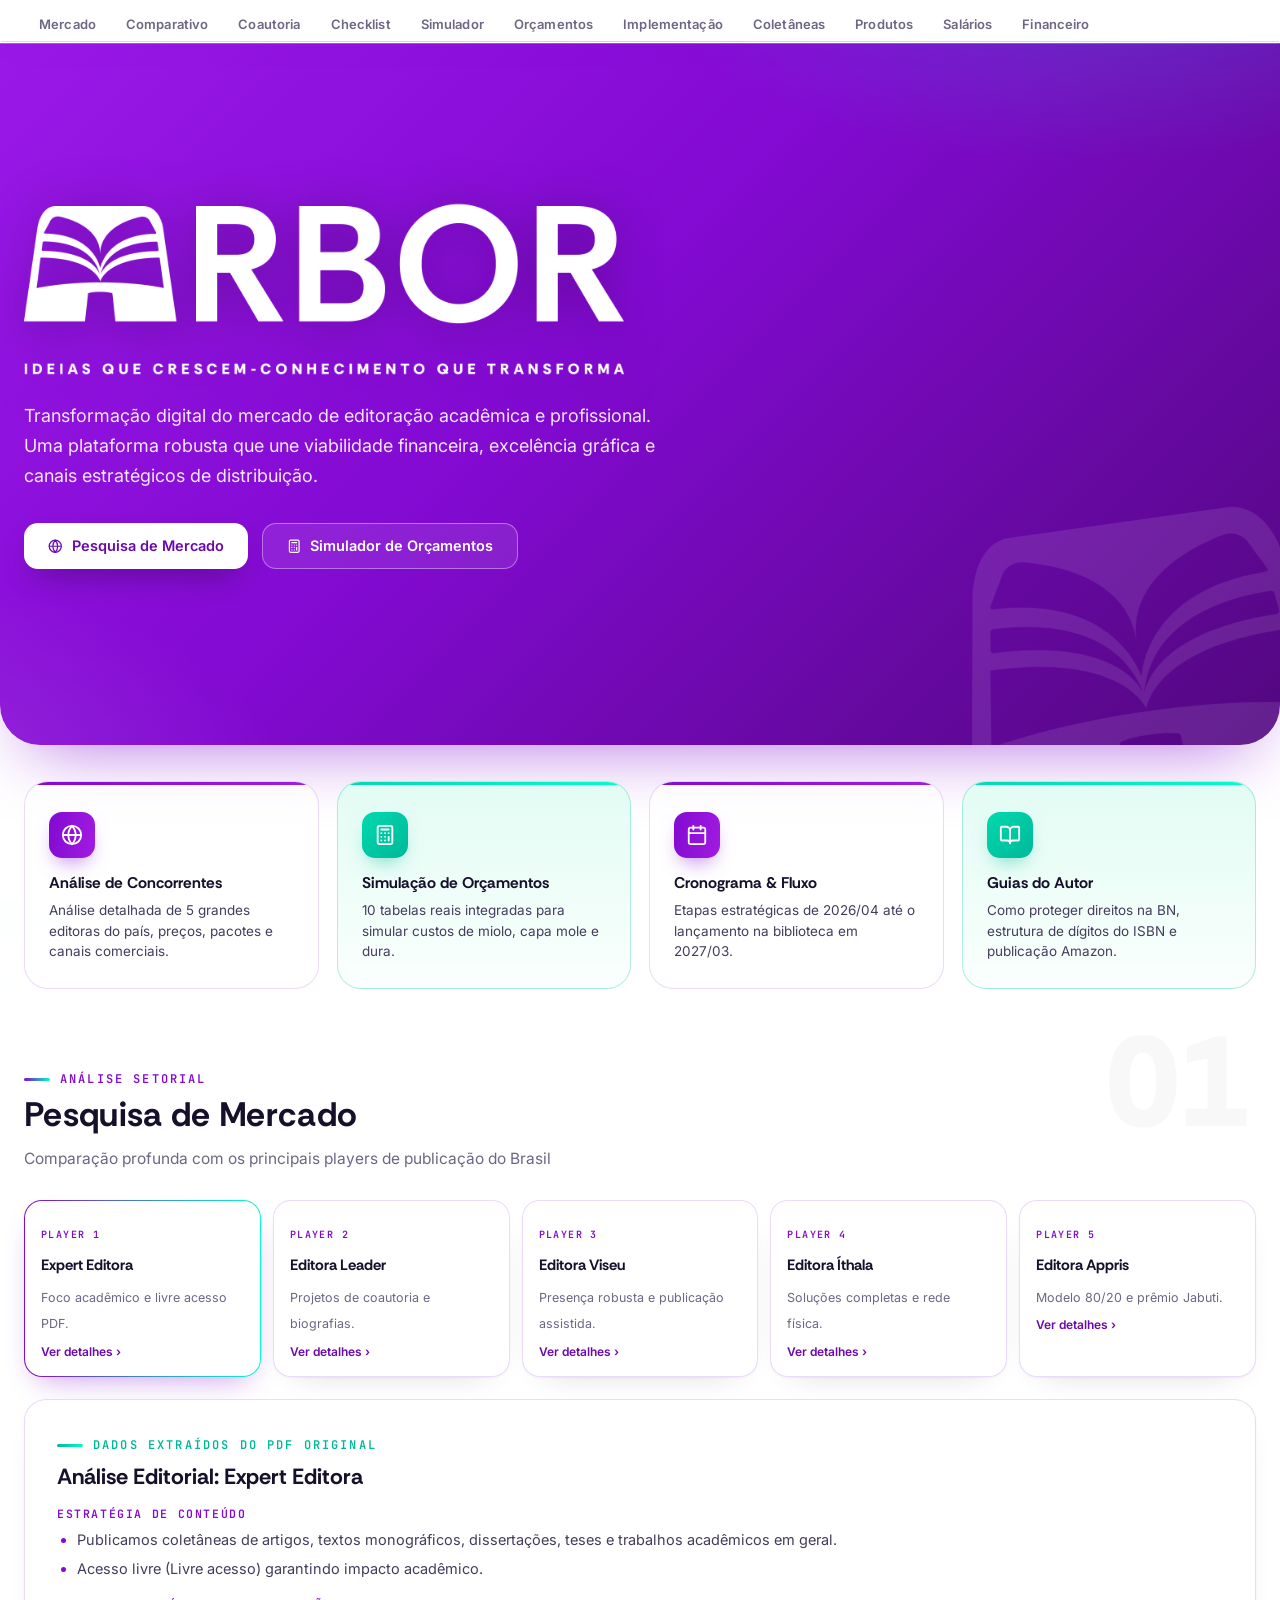
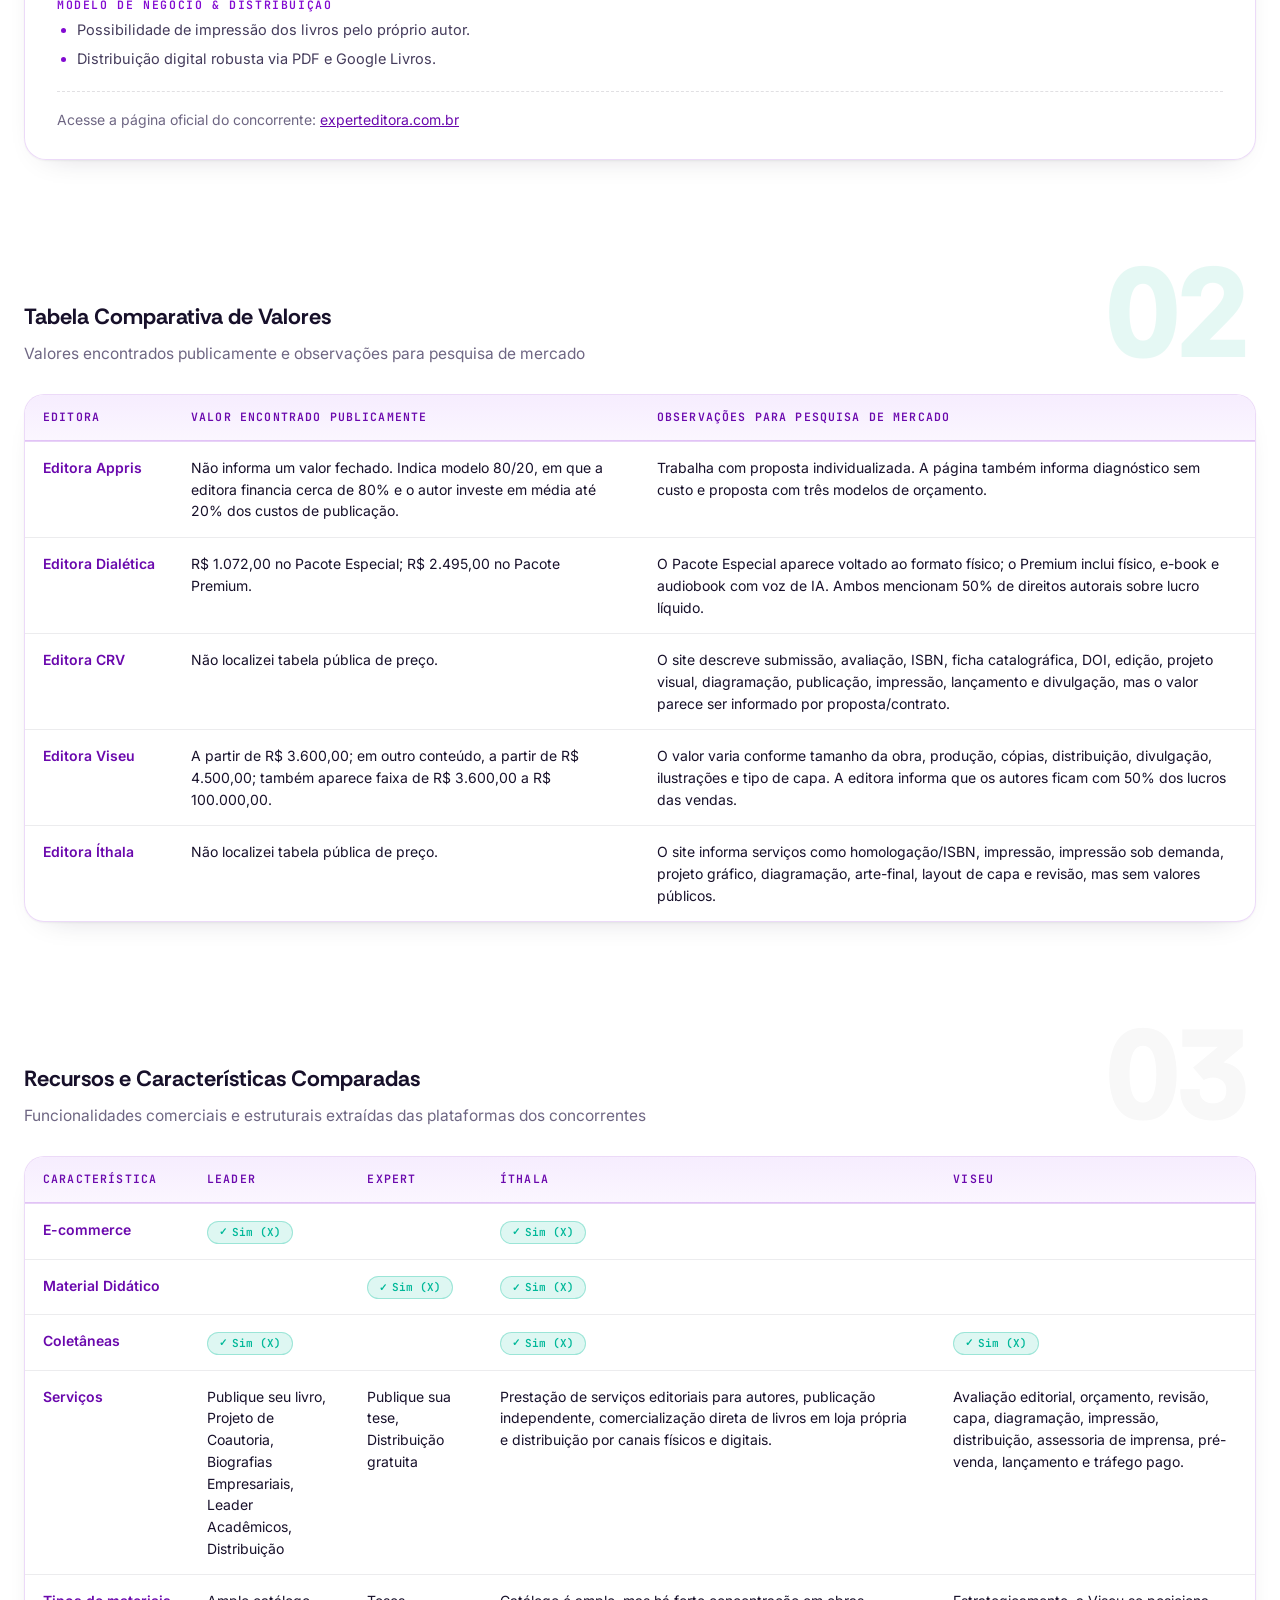
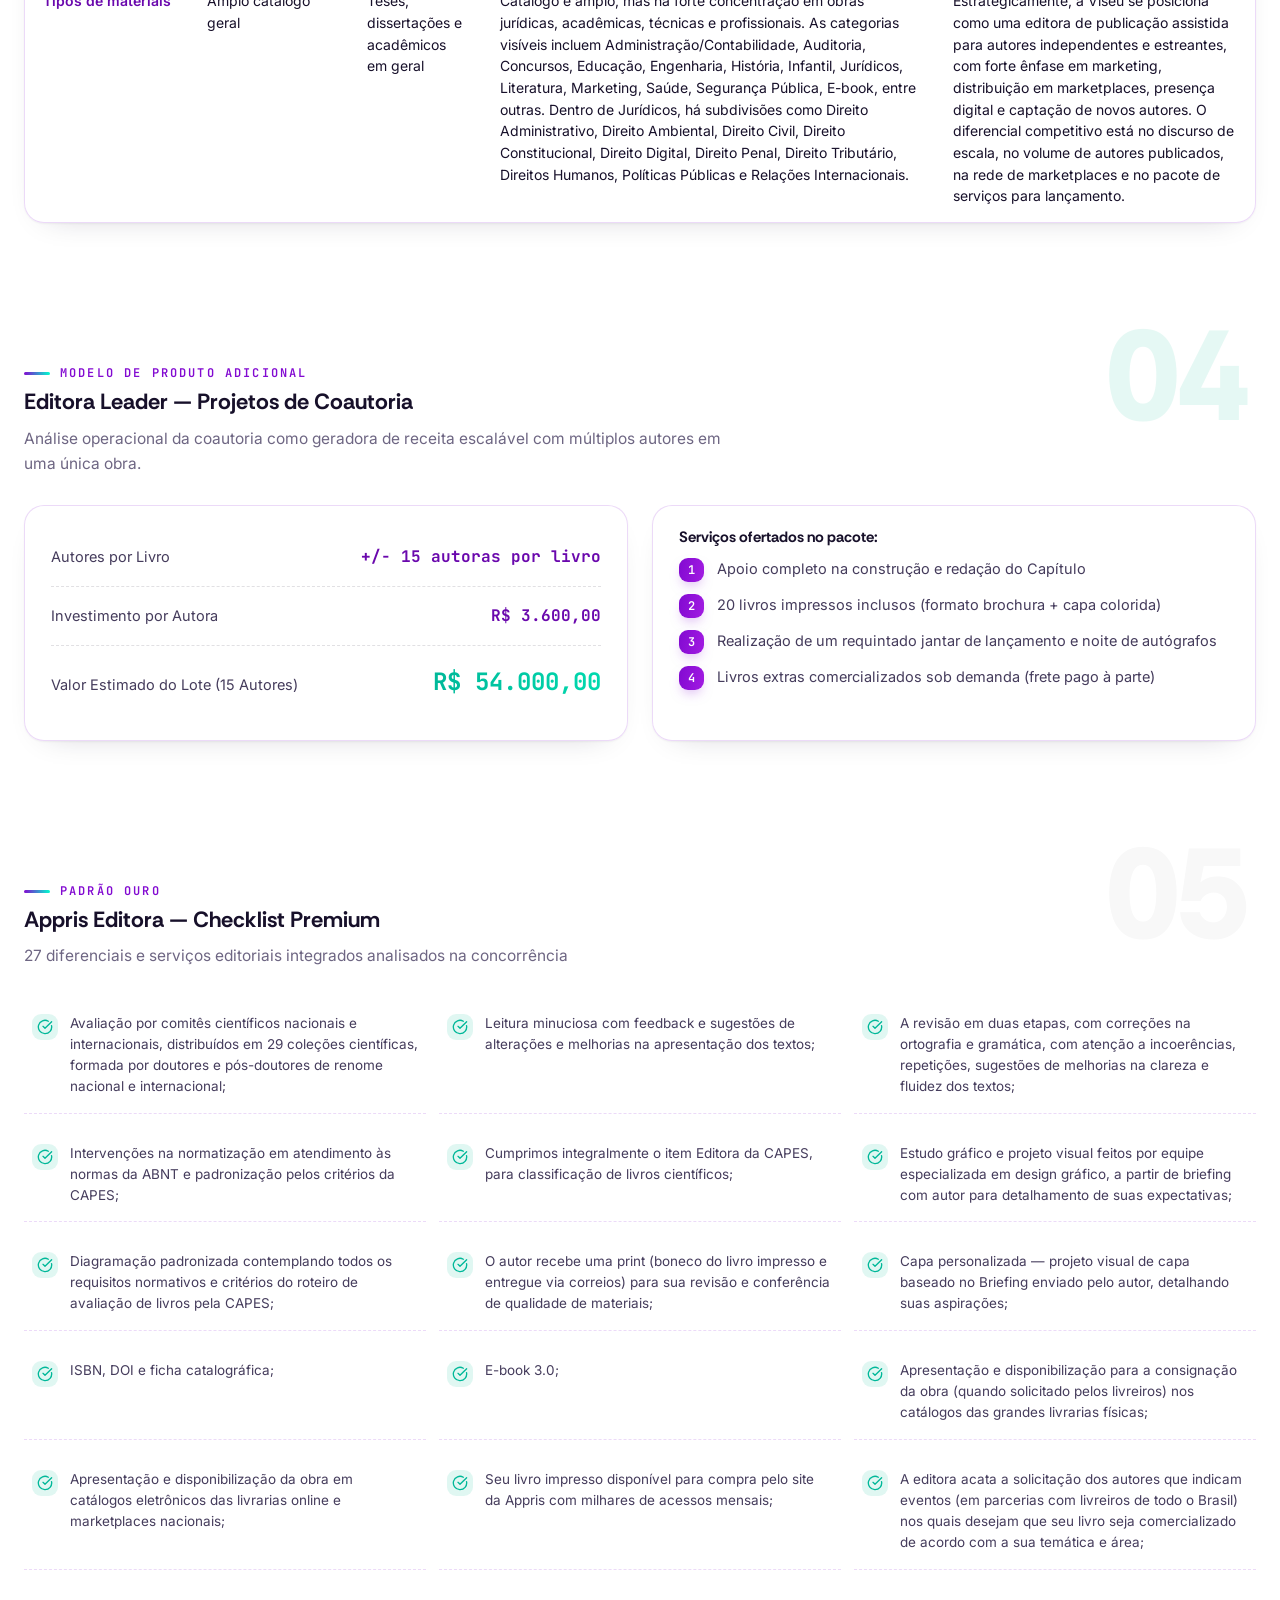
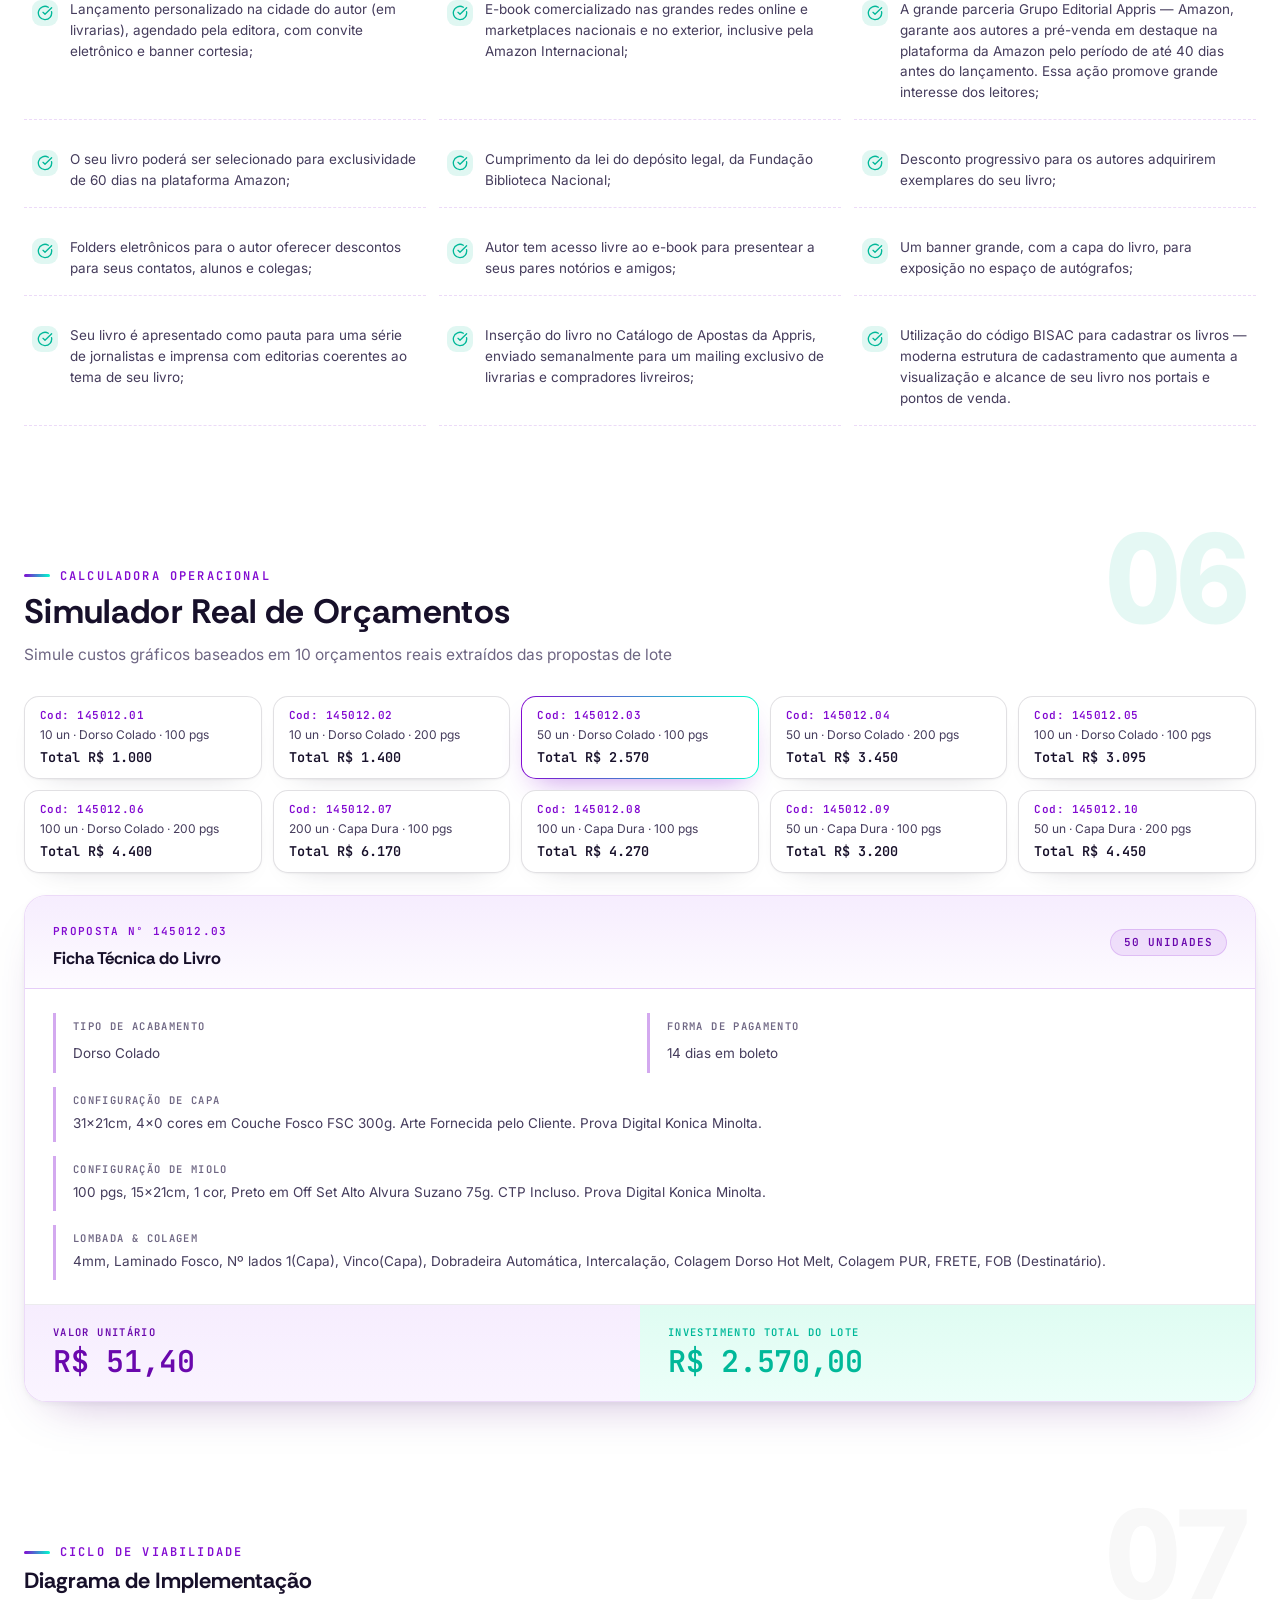
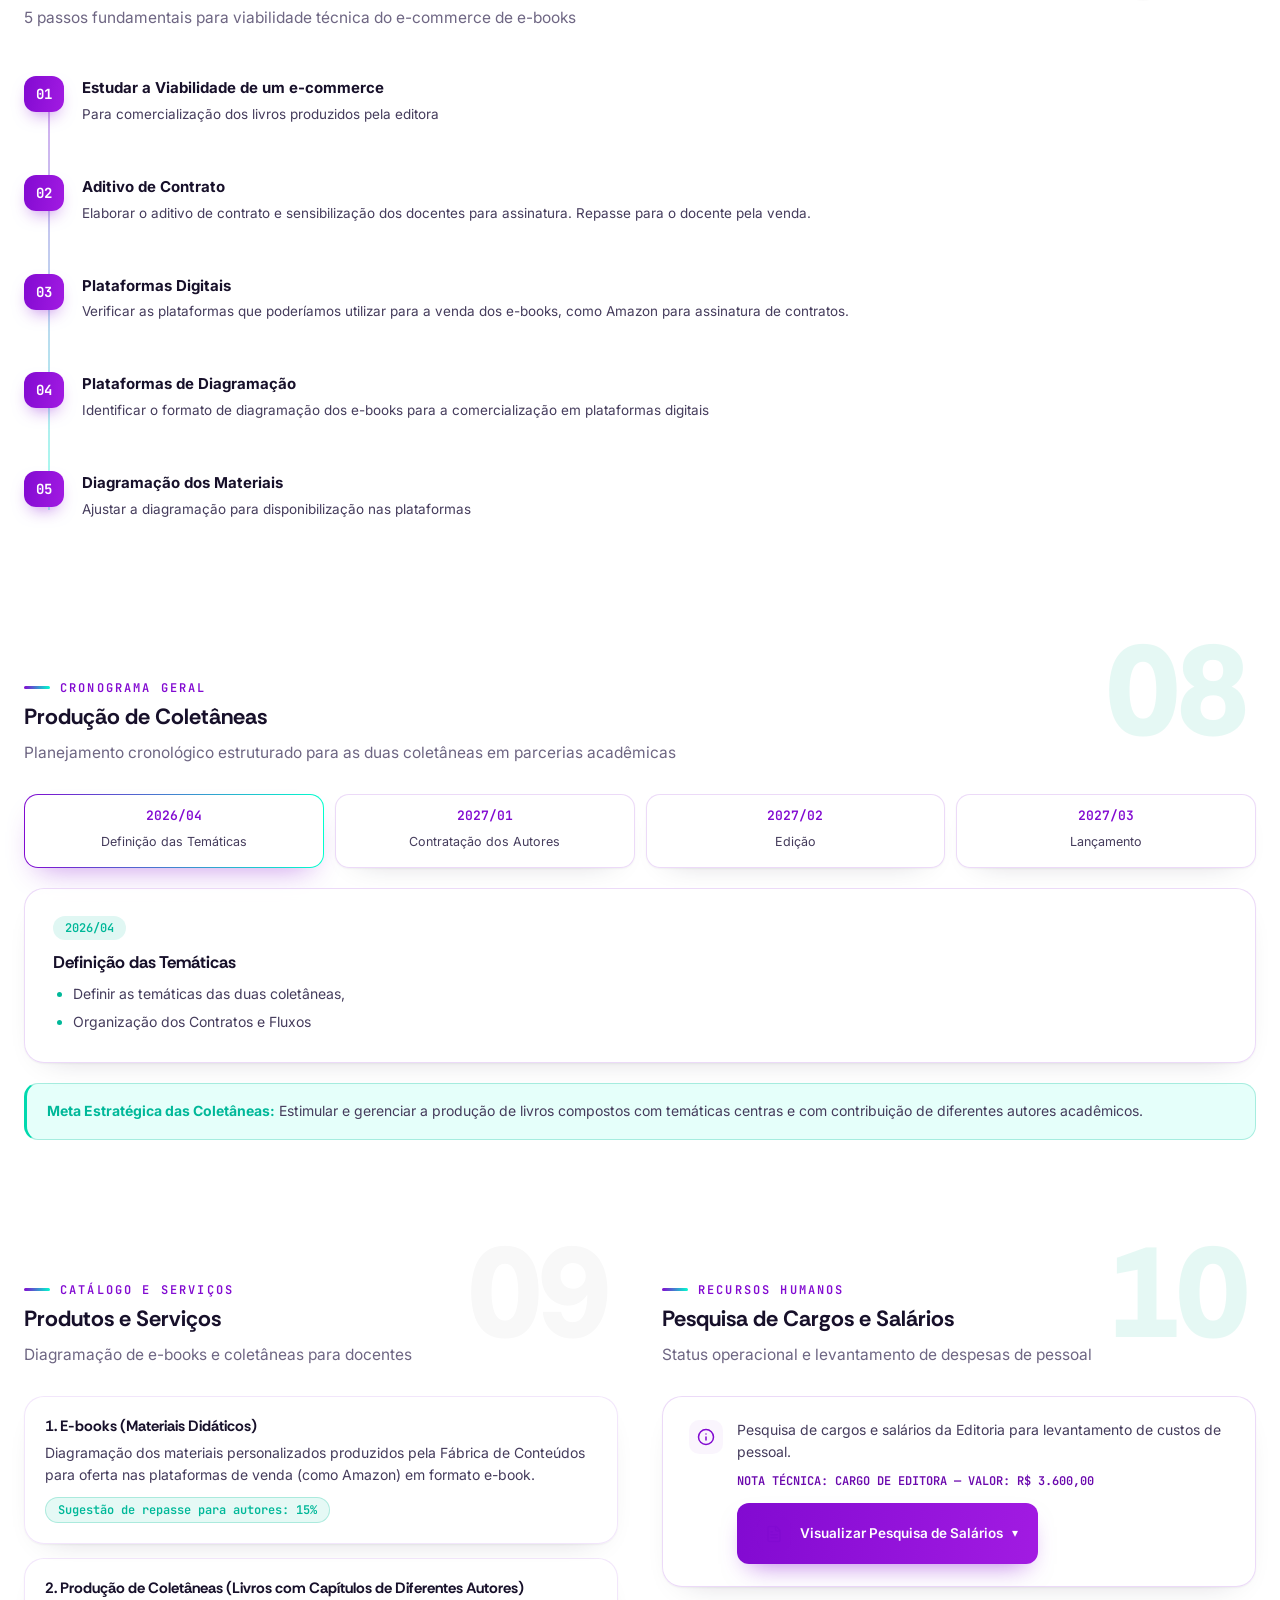
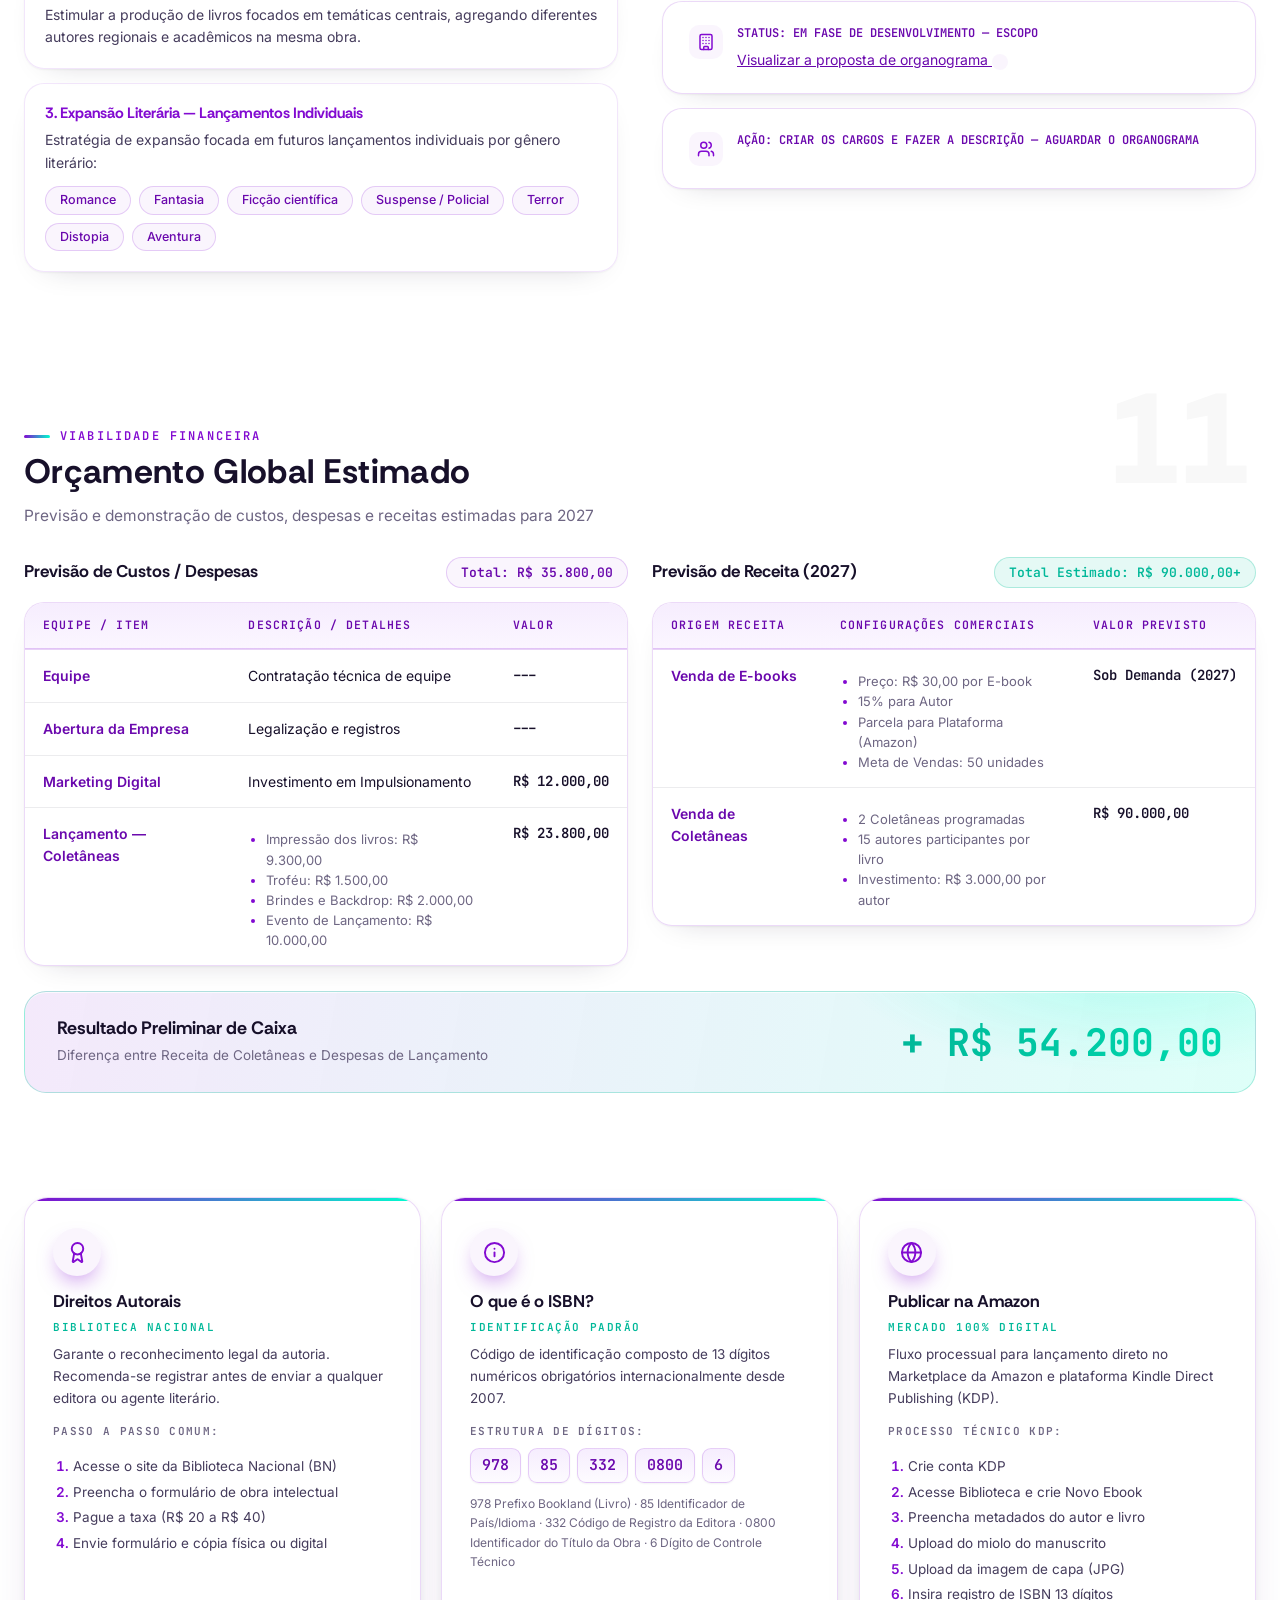
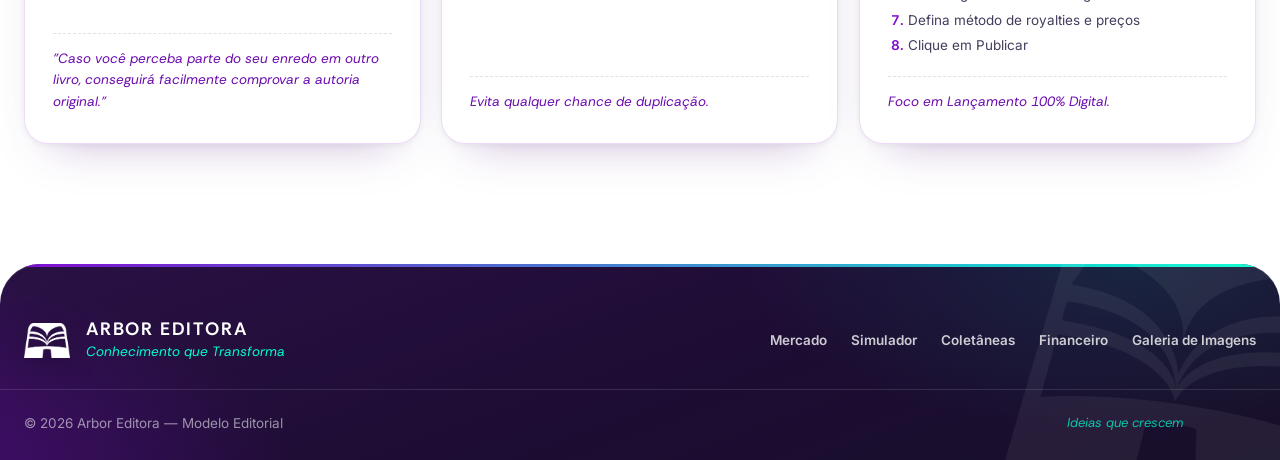
==== index.html @ 87dd7299 "init" ====
<!doctype html>
<html lang="pt-BR">

<head>
  <meta charset="UTF-8">
  <meta name="viewport" content="width=device-width, initial-scale=1.0">
  <title>ARBOR EDITORA — Modelo Editorial 2026</title>
  <meta name="description" content="Modelo de negócio da Arbor Editora: pesquisa de mercado, simulador de orçamentos gráficos, cronograma de coletâneas e viabilidade financeira.">
  <link rel="icon" type="image/png" href="img/favicon-arbor.png">
  <link rel="stylesheet" href="css/estilo.css">
</head>

<body>
  <div id="bg-canvas"></div>
  <canvas id="particulas"></canvas>
  <!-- Ícones reutilizáveis (lucide, licença ISC) -->
  <svg xmlns="http://www.w3.org/2000/svg" style="display:none" aria-hidden="true">
    <symbol id="i-globe" viewBox="0 0 24 24" fill="none" stroke="currentColor" stroke-width="2" stroke-linecap="round" stroke-linejoin="round">
      <circle cx="12" cy="12" r="10"/><path d="M12 2a14.5 14.5 0 0 0 0 20 14.5 14.5 0 0 0 0-20"/><path d="M2 12h20"/>
    </symbol>
    <symbol id="i-calc" viewBox="0 0 24 24" fill="none" stroke="currentColor" stroke-width="2" stroke-linecap="round" stroke-linejoin="round">
      <rect width="16" height="20" x="4" y="2" rx="2"/><line x1="8" x2="16" y1="6" y2="6"/><line x1="16" x2="16" y1="14" y2="18"/><path d="M16 10h.01"/><path d="M12 10h.01"/><path d="M8 10h.01"/><path d="M12 14h.01"/><path d="M8 14h.01"/><path d="M12 18h.01"/><path d="M8 18h.01"/>
    </symbol>
    <symbol id="i-calendario" viewBox="0 0 24 24" fill="none" stroke="currentColor" stroke-width="2" stroke-linecap="round" stroke-linejoin="round">
      <path d="M8 2v4"/><path d="M16 2v4"/><rect width="18" height="18" x="3" y="4" rx="2"/><path d="M3 10h18"/>
    </symbol>
    <symbol id="i-livro" viewBox="0 0 24 24" fill="none" stroke="currentColor" stroke-width="2" stroke-linecap="round" stroke-linejoin="round">
      <path d="M12 7v14"/><path d="M3 18a1 1 0 0 1-1-1V4a1 1 0 0 1 1-1h5a4 4 0 0 1 4 4 4 4 0 0 1 4-4h5a1 1 0 0 1 1 1v13a1 1 0 0 1-1 1h-6a3 3 0 0 0-3 3 3 3 0 0 0-3-3z"/>
    </symbol>
    <symbol id="i-check" viewBox="0 0 24 24" fill="none" stroke="currentColor" stroke-width="2" stroke-linecap="round" stroke-linejoin="round">
      <path d="M21.801 10A10 10 0 1 1 17 3.335"/><path d="m9 11 3 3L22 4"/>
    </symbol>
    <symbol id="i-info" viewBox="0 0 24 24" fill="none" stroke="currentColor" stroke-width="2" stroke-linecap="round" stroke-linejoin="round">
      <circle cx="12" cy="12" r="10"/><path d="M12 16v-4"/><path d="M12 8h.01"/>
    </symbol>
    <symbol id="i-predio" viewBox="0 0 24 24" fill="none" stroke="currentColor" stroke-width="2" stroke-linecap="round" stroke-linejoin="round">
      <path d="M12 10h.01"/><path d="M12 14h.01"/><path d="M12 6h.01"/><path d="M16 10h.01"/><path d="M16 14h.01"/><path d="M16 6h.01"/><path d="M8 10h.01"/><path d="M8 14h.01"/><path d="M8 6h.01"/><path d="M9 22v-3a1 1 0 0 1 1-1h4a1 1 0 0 1 1 1v3"/><rect x="4" y="2" width="16" height="20" rx="2"/>
    </symbol>
    <symbol id="i-usuarios" viewBox="0 0 24 24" fill="none" stroke="currentColor" stroke-width="2" stroke-linecap="round" stroke-linejoin="round">
      <path d="M16 21v-2a4 4 0 0 0-4-4H6a4 4 0 0 0-4 4v2"/><path d="M16 3.128a4 4 0 0 1 0 7.744"/><path d="M22 21v-2a4 4 0 0 0-3-3.87"/><circle cx="9" cy="7" r="4"/>
    </symbol>
    <symbol id="i-premio" viewBox="0 0 24 24" fill="none" stroke="currentColor" stroke-width="2" stroke-linecap="round" stroke-linejoin="round">
      <path d="m15.477 12.89 1.515 8.526a.5.5 0 0 1-.81.47l-3.58-2.687a1 1 0 0 0-1.197 0l-3.586 2.686a.5.5 0 0 1-.81-.469l1.514-8.526"/><circle cx="12" cy="8" r="6"/>
    </symbol>
    <symbol id="i-arquivo" viewBox="0 0 24 24" fill="none" stroke="currentColor" stroke-width="2" stroke-linecap="round" stroke-linejoin="round">
      <path d="M15 2H6a2 2 0 0 0-2 2v16a2 2 0 0 0 2 2h12a2 2 0 0 0 2-2V7Z"/><path d="M14 2v4a2 2 0 0 0 2 2h4"/><path d="M10 9H8"/><path d="M16 13H8"/><path d="M16 17H8"/>
    </symbol>
    <symbol id="i-link" viewBox="0 0 24 24" fill="none" stroke="currentColor" stroke-width="2" stroke-linecap="round" stroke-linejoin="round">
      <path d="M15 3h6v6"/><path d="M10 14 21 3"/><path d="M18 13v6a2 2 0 0 1-2 2H5a2 2 0 0 1-2-2V8a2 2 0 0 1 2-2h6"/>
    </symbol>
  </svg>

  <!-- ================= CABEÇALHO ================= -->
  <header id="topo">
    <div class="container">

      <nav id="nav-secoes" aria-label="Seções">
        <a href="#mercado">Mercado</a>
        <a href="#comparativo">Comparativo</a>
        <a href="#coautoria">Coautoria</a>
        <a href="#checklist">Checklist</a>
        <a href="#simulador">Simulador</a>
        <a href="#orcamentos">Orçamentos</a>
        <a href="#implementacao">Implementação</a>
        <a href="#coletaneas">Coletâneas</a>
        <a href="#produtos">Produtos</a>
        <a href="#salarios">Salários</a>
        <a href="#financeiro">Financeiro</a>
      </nav>
    </div>
    <span id="progresso-leitura" aria-hidden="true"></span>
  </header>

  <!-- ================= HERO ================= -->
  <section id="hero">
    <div class="container hero-content">
      <img src="img/logo-editora-13.png" alt="ARBOR" class="hero-main-logo">
      <p class="desc">Transformação digital do mercado de editoração acadêmica e profissional. Uma plataforma
        robusta que une viabilidade financeira, excelência gráfica e canais estratégicos de distribuição.</p>
      <div class="ctas">
        <a class="btn btn-claro" href="#mercado"><svg class="ic"><use href="#i-globe"/></svg> Pesquisa de Mercado</a>
        <a class="btn btn-contorno" href="#simulador"><svg class="ic"><use href="#i-calc"/></svg> Simulador de Orçamentos</a>
      </div>
    </div>
  </section>

  <main class="container">

    <!-- ================= ATALHOS ================= -->
    <section class="atalhos" aria-label="Atalhos">
      <a class="atalho" href="#mercado">
        <span class="icone"><svg class="ic"><use href="#i-globe"/></svg></span>
        <span class="seta">→</span>
        <h3>Análise de Concorrentes</h3>
        <p>Análise detalhada de 5 grandes editoras do país, preços, pacotes e canais comerciais.</p>
      </a>
      <a class="atalho" href="#simulador">
        <span class="icone"><svg class="ic"><use href="#i-calc"/></svg></span>
        <span class="seta">→</span>
        <h3>Simulação de Orçamentos</h3>
        <p>10 tabelas reais integradas para simular custos de miolo, capa mole e dura.</p>
      </a>
      <a class="atalho" href="#implementacao">
        <span class="icone"><svg class="ic"><use href="#i-calendario"/></svg></span>
        <span class="seta">→</span>
        <h3>Cronograma &amp; Fluxo</h3>
        <p>Etapas estratégicas de 2026/04 até o lançamento na biblioteca em 2027/03.</p>
      </a>
      <a class="atalho" href="#guias">
        <span class="icone"><svg class="ic"><use href="#i-livro"/></svg></span>
        <span class="seta">→</span>
        <h3>Guias do Autor</h3>
        <p>Como proteger direitos na BN, estrutura de dígitos do ISBN e publicação Amazon.</p>
      </a>
    </section>

    <!-- ================= PESQUISA DE MERCADO ================= -->
    <section id="mercado" class="box box-lavanda">
      <div class="section-head">
        <span class="kicker">Análise Setorial</span>
        <h2>Pesquisa de Mercado</h2>
        <p>Comparação profunda com os principais players de publicação do Brasil</p>
      </div>

      <!-- Players: selecione um card para ver a análise -->
      <div class="abas">
        <input type="radio" name="player" id="pl-1" checked>
        <input type="radio" name="player" id="pl-2">
        <input type="radio" name="player" id="pl-3">
        <input type="radio" name="player" id="pl-4">
        <input type="radio" name="player" id="pl-5">

        <div class="pills">
          <label class="pill" for="pl-1">
            <span class="rotulo">Player 1</span>
            <strong>Expert Editora</strong>
            <span>Foco acadêmico e livre acesso PDF.</span>
            <span class="ver">Ver detalhes ›</span>
          </label>
          <label class="pill" for="pl-2">
            <span class="rotulo">Player 2</span>
            <strong>Editora Leader</strong>
            <span>Projetos de coautoria e biografias.</span>
            <span class="ver">Ver detalhes ›</span>
          </label>
          <label class="pill" for="pl-3">
            <span class="rotulo">Player 3</span>
            <strong>Editora Viseu</strong>
            <span>Presença robusta e publicação assistida.</span>
            <span class="ver">Ver detalhes ›</span>
          </label>
          <label class="pill" for="pl-4">
            <span class="rotulo">Player 4</span>
            <strong>Editora Íthala</strong>
            <span>Soluções completas e rede física.</span>
            <span class="ver">Ver detalhes ›</span>
          </label>
          <label class="pill" for="pl-5">
            <span class="rotulo">Player 5</span>
            <strong>Editora Appris</strong>
            <span>Modelo 80/20 e prêmio Jabuti.</span>
            <span class="ver">Ver detalhes ›</span>
          </label>
        </div>

        <div class="paineis">
          <article class="player-detalhe">
            <span class="kicker">Dados extraídos do PDF original</span>
            <h3>Análise Editorial: Expert Editora</h3>
            <h5>Estratégia de Conteúdo</h5>
            <ul>
              <li>Publicamos coletâneas de artigos, textos monográficos, dissertações, teses e trabalhos acadêmicos em geral.</li>
              <li>Acesso livre (Livre acesso) garantindo impacto acadêmico.</li>
            </ul>
            <h5>Modelo de Negócio &amp; Distribuição</h5>
            <ul>
              <li>Possibilidade de impressão dos livros pelo próprio autor.</li>
              <li>Distribuição digital robusta via PDF e Google Livros.</li>
            </ul>
            <p class="site">Acesse a página oficial do concorrente:
              <a href="https://experteditora.com.br/" target="_blank" rel="noopener">experteditora.com.br</a></p>
          </article>

          <article class="player-detalhe">
            <span class="kicker">Dados extraídos do PDF original</span>
            <h3>Análise Editorial: Editora Leader</h3>
            <h5>Serviços Oferecidos</h5>
            <ul>
              <li>Publique seu livro: Foco em autores independentes.</li>
              <li>Projeto de Coautoria: Produção coletiva focada em nichos específicos.</li>
              <li>Biografias Empresariais: Segmento corporativo e histórias de sucesso.</li>
            </ul>
            <h5>Linhas Editoriais</h5>
            <ul>
              <li>Leader Acadêmicos: Publicações de cunho acadêmico e técnico.</li>
              <li>Distribuição: Presença em redes nacionais de livrarias.</li>
            </ul>
            <p class="site">Acesse a página oficial do concorrente:
              <a href="https://editoraleader.com.br/" target="_blank" rel="noopener">editoraleader.com.br</a></p>
          </article>

          <article class="player-detalhe">
            <span class="kicker">Dados extraídos do PDF original</span>
            <h3>Análise Editorial: Editora Viseu</h3>
            <h5>Dados Corporativos &amp; Distribuição</h5>
            <p>Distribuição robusta e presença nos principais marketplaces e lojas do país e do mundo.</p>
            <h5>Comissão &amp; Facilidades do Autor</h5>
            <ul>
              <li>50% de comissão sobre o lucro de todas as vendas de sua obra.</li>
              <li>Autores podem adquirir livros ao preço de custo.</li>
            </ul>
            <p class="site">Acesse a página de publicação da Viseu:
              <a href="https://editoraviseu.com/como-publicar-seu-livro/" target="_blank" rel="noopener">editoraviseu.com</a></p>
          </article>

          <article class="player-detalhe">
            <span class="kicker">Dados extraídos do PDF original</span>
            <h3>Análise Editorial: Editora Íthala</h3>
            <h5>Especialização Técnica</h5>
            <p>Somos especializados em soluções capazes de minimizar custos e prazos de produção. Dispomos da
              utilização dos mais modernos recursos de tecnologia de produção e expertise de uma equipe com mais
              de 20 anos de atuação no mercado editorial, nas áreas de desenvolvimento gráfico, editoração,
              homologação (registro da obra junto aos órgãos competentes – ISBN, ISSN), impressão, publicação,
              divulgação, e-commerce e logística.</p>
            <h5>Política de Parceria com Autores</h5>
            <p>Trata-se de uma política inovadora que percebe o autor como parceiro. Os percentuais são calculados
              sobre o preço líquido de venda. Quanto menos intermediários, mais o autor recebe de direitos
              autorais. E a melhor parte, você autor escolhe como receber o seu crédito, em livros ou por depósito
              em conta.</p>
            <h5>Ações de Distribuição &amp; E-commerce</h5>
            <p>Incorporamos ações de distribuição e venda por meio de lojas físicas, distribuidores, congressos e
              feiras. Bem como: plataforma virtual (e-commerce), que oferece eficiência, qualidade e melhores
              preços, com processos mais ágeis e seguros.</p>
            <h5>Índices e Balanço E-bit de Mercado (Slide 7)</h5>
            <ul>
              <li>A opção pelo e-commerce está respaldada nos índices apresentados no balanço realizado pela E-bit
                (empresa especializada em informações sobre e-commerce).</li>
              <li>Em 2017, 55 milhões de pessoas fizeram compras pela internet pelo menos uma vez (crescimento de
                15% em relação a 2016).</li>
              <li>89% dos internautas realizaram, por ano, no mínimo uma compra online.</li>
              <li>Livros e Revistas são alvos de interesse de 7,6% dos e-consumidores.</li>
              <li>Mais informações em: www.ebit.com.br</li>
            </ul>
            <p class="site">Acesse a página oficial da Íthala:
              <a href="https://www.ithala.com.br/" target="_blank" rel="noopener">ithala.com.br</a></p>
          </article>

          <article class="player-detalhe">
            <span class="kicker">Dados extraídos do PDF original</span>
            <h3>Análise Editorial: Editora Appris</h3>
            <h5>Estratégia e Parcerias</h5>
            <ul>
              <li>Parceria de peso e integração com a Amazon.</li>
              <li>Reconhecimento editorial e participação no Prêmio Jabuti.</li>
            </ul>
            <h5>Especialidades</h5>
            <p>Foco em obras científicas, pontuadas e premiadas, de forma a alcançar todo o público da área
              acadêmica do autor, sob as diretrizes de comitês científicos renomados.</p>
            <p class="site">Acesse a página oficial da Appris:
              <a href="https://editoraappris.com.br/" target="_blank" rel="noopener">editoraappris.com.br</a></p>
          </article>
        </div>
      </div>
    </section>

    <!-- ================= TABELA COMPARATIVA ================= -->
    <section class="box box-menta" aria-labelledby="titulo-valores">
      <div class="section-head">
        <h3 id="titulo-valores">Tabela Comparativa de Valores</h3>
        <p>Valores encontrados publicamente e observações para pesquisa de mercado</p>
      </div>
      <div class="tabela-scroll">
        <table>
          <thead>
            <tr>
              <th>Editora</th>
              <th>Valor encontrado publicamente</th>
              <th>Observações para pesquisa de mercado</th>
            </tr>
          </thead>
          <tbody>
            <tr>
              <td>Editora Appris</td>
              <td>Não informa um valor fechado. Indica modelo 80/20, em que a editora financia cerca de 80% e o
                autor investe em média até 20% dos custos de publicação.</td>
              <td>Trabalha com proposta individualizada. A página também informa diagnóstico sem custo e proposta
                com três modelos de orçamento.</td>
            </tr>
            <tr>
              <td>Editora Dialética</td>
              <td>R$ 1.072,00 no Pacote Especial; R$ 2.495,00 no Pacote Premium.</td>
              <td>O Pacote Especial aparece voltado ao formato físico; o Premium inclui físico, e-book e audiobook
                com voz de IA. Ambos mencionam 50% de direitos autorais sobre lucro líquido.</td>
            </tr>
            <tr>
              <td>Editora CRV</td>
              <td>Não localizei tabela pública de preço.</td>
              <td>O site descreve submissão, avaliação, ISBN, ficha catalográfica, DOI, edição, projeto visual,
                diagramação, publicação, impressão, lançamento e divulgação, mas o valor parece ser informado por
                proposta/contrato.</td>
            </tr>
            <tr>
              <td>Editora Viseu</td>
              <td>A partir de R$ 3.600,00; em outro conteúdo, a partir de R$ 4.500,00; também aparece faixa de
                R$ 3.600,00 a R$ 100.000,00.</td>
              <td>O valor varia conforme tamanho da obra, produção, cópias, distribuição, divulgação, ilustrações e
                tipo de capa. A editora informa que os autores ficam com 50% dos lucros das vendas.</td>
            </tr>
            <tr>
              <td>Editora Íthala</td>
              <td>Não localizei tabela pública de preço.</td>
              <td>O site informa serviços como homologação/ISBN, impressão, impressão sob demanda, projeto gráfico,
                diagramação, arte-final, layout de capa e revisão, mas sem valores públicos.</td>
            </tr>
          </tbody>
        </table>
      </div>
    </section>

    <!-- ================= RECURSOS COMPARADOS ================= -->
    <section id="comparativo" class="box box-lavanda">
      <div class="section-head">
        <h3>Recursos e Características Comparadas</h3>
        <p>Funcionalidades comerciais e estruturais extraídas das plataformas dos concorrentes</p>
      </div>
      <div class="tabela-scroll">
        <table>
          <thead>
            <tr>
              <th>Característica</th>
              <th>Leader</th>
              <th>Expert</th>
              <th>Íthala</th>
              <th>Viseu</th>
            </tr>
          </thead>
          <tbody>
            <tr>
              <td>E-commerce</td>
              <td><span class="sim">Sim (X)</span></td>
              <td></td>
              <td><span class="sim">Sim (X)</span></td>
              <td></td>
            </tr>
            <tr>
              <td>Material Didático</td>
              <td></td>
              <td><span class="sim">Sim (X)</span></td>
              <td><span class="sim">Sim (X)</span></td>
              <td></td>
            </tr>
            <tr>
              <td>Coletâneas</td>
              <td><span class="sim">Sim (X)</span></td>
              <td></td>
              <td><span class="sim">Sim (X)</span></td>
              <td><span class="sim">Sim (X)</span></td>
            </tr>
            <tr>
              <td>Serviços</td>
              <td>Publique seu livro, Projeto de Coautoria, Biografias Empresariais, Leader Acadêmicos,
                Distribuição</td>
              <td>Publique sua tese, Distribuição gratuita</td>
              <td>Prestação de serviços editoriais para autores, publicação independente, comercialização direta de
                livros em loja própria e distribuição por canais físicos e digitais.</td>
              <td>Avaliação editorial, orçamento, revisão, capa, diagramação, impressão, distribuição, assessoria
                de imprensa, pré-venda, lançamento e tráfego pago.</td>
            </tr>
            <tr>
              <td>Tipos de materiais</td>
              <td>Amplo catálogo geral</td>
              <td>Teses, dissertações e acadêmicos em geral</td>
              <td>Catálogo é amplo, mas há forte concentração em obras jurídicas, acadêmicas, técnicas e
                profissionais. As categorias visíveis incluem Administração/Contabilidade, Auditoria, Concursos,
                Educação, Engenharia, História, Infantil, Jurídicos, Literatura, Marketing, Saúde, Segurança
                Pública, E-book, entre outras. Dentro de Jurídicos, há subdivisões como Direito Administrativo,
                Direito Ambiental, Direito Civil, Direito Constitucional, Direito Digital, Direito Penal, Direito
                Tributário, Direitos Humanos, Políticas Públicas e Relações Internacionais.</td>
              <td>Estrategicamente, a Viseu se posiciona como uma editora de publicação assistida para autores
                independentes e estreantes, com forte ênfase em marketing, distribuição em marketplaces, presença
                digital e captação de novos autores. O diferencial competitivo está no discurso de escala, no
                volume de autores publicados, na rede de marketplaces e no pacote de serviços para lançamento.</td>
            </tr>
          </tbody>
        </table>
      </div>
    </section>

    <!-- ================= COAUTORIA ================= -->
    <section id="coautoria" class="box box-menta">
      <div class="section-head">
        <span class="kicker">Modelo de Produto Adicional</span>
        <h3>Editora Leader — Projetos de Coautoria</h3>
        <p>Análise operacional da coautoria como geradora de receita escalável com múltiplos autores em uma única
          obra.</p>
      </div>
      <div class="coautoria-grid">
        <div class="painel">
          <div class="stat"><span>Autores por Livro</span><b>+/- 15 autoras por livro</b></div>
          <div class="stat"><span>Investimento por Autora</span><b>R$ 3.600,00</b></div>
          <div class="stat"><span>Valor Estimado do Lote (15 Autores)</span><b class="destaque">R$ 54.000,00</b></div>
        </div>
        <div class="painel">
          <h4 style="margin-bottom:12px">Serviços ofertados no pacote:</h4>
          <ul class="servicos">
            <li><span class="num">1</span> Apoio completo na construção e redação do Capítulo</li>
            <li><span class="num">2</span> 20 livros impressos inclusos (formato brochura + capa colorida)</li>
            <li><span class="num">3</span> Realização de um requintado jantar de lançamento e noite de autógrafos</li>
            <li><span class="num">4</span> Livros extras comercializados sob demanda (frete pago à parte)</li>
          </ul>
        </div>
      </div>
    </section>

    <!-- ================= CHECKLIST APPRIS ================= -->
    <section id="checklist" class="box box-lavanda">
      <div class="section-head">
        <span class="kicker">Padrão Ouro</span>
        <h3>Appris Editora — Checklist Premium</h3>
        <p>27 diferenciais e serviços editoriais integrados analisados na concorrência</p>
      </div>
      <ul class="checklist">
        <li><svg class="ic"><use href="#i-check"/></svg> Avaliação por comitês científicos nacionais e internacionais, distribuídos em 29 coleções científicas, formada por doutores e pós-doutores de renome nacional e internacional;</li>
        <li><svg class="ic"><use href="#i-check"/></svg> Leitura minuciosa com feedback e sugestões de alterações e melhorias na apresentação dos textos;</li>
        <li><svg class="ic"><use href="#i-check"/></svg> A revisão em duas etapas, com correções na ortografia e gramática, com atenção a incoerências, repetições, sugestões de melhorias na clareza e fluidez dos textos;</li>
        <li><svg class="ic"><use href="#i-check"/></svg> Intervenções na normatização em atendimento às normas da ABNT e padronização pelos critérios da CAPES;</li>
        <li><svg class="ic"><use href="#i-check"/></svg> Cumprimos integralmente o item Editora da CAPES, para classificação de livros científicos;</li>
        <li><svg class="ic"><use href="#i-check"/></svg> Estudo gráfico e projeto visual feitos por equipe especializada em design gráfico, a partir de briefing com autor para detalhamento de suas expectativas;</li>
        <li><svg class="ic"><use href="#i-check"/></svg> Diagramação padronizada contemplando todos os requisitos normativos e critérios do roteiro de avaliação de livros pela CAPES;</li>
        <li><svg class="ic"><use href="#i-check"/></svg> O autor recebe uma print (boneco do livro impresso e entregue via correios) para sua revisão e conferência de qualidade de materiais;</li>
        <li><svg class="ic"><use href="#i-check"/></svg> Capa personalizada — projeto visual de capa baseado no Briefing enviado pelo autor, detalhando suas aspirações;</li>
        <li><svg class="ic"><use href="#i-check"/></svg> ISBN, DOI e ficha catalográfica;</li>
        <li><svg class="ic"><use href="#i-check"/></svg> E-book 3.0;</li>
        <li><svg class="ic"><use href="#i-check"/></svg> Apresentação e disponibilização para a consignação da obra (quando solicitado pelos livreiros) nos catálogos das grandes livrarias físicas;</li>
        <li><svg class="ic"><use href="#i-check"/></svg> Apresentação e disponibilização da obra em catálogos eletrônicos das livrarias online e marketplaces nacionais;</li>
        <li><svg class="ic"><use href="#i-check"/></svg> Seu livro impresso disponível para compra pelo site da Appris com milhares de acessos mensais;</li>
        <li><svg class="ic"><use href="#i-check"/></svg> A editora acata a solicitação dos autores que indicam eventos (em parcerias com livreiros de todo o Brasil) nos quais desejam que seu livro seja comercializado de acordo com a sua temática e área;</li>
        <li><svg class="ic"><use href="#i-check"/></svg> Lançamento personalizado na cidade do autor (em livrarias), agendado pela editora, com convite eletrônico e banner cortesia;</li>
        <li><svg class="ic"><use href="#i-check"/></svg> E-book comercializado nas grandes redes online e marketplaces nacionais e no exterior, inclusive pela Amazon Internacional;</li>
        <li><svg class="ic"><use href="#i-check"/></svg> A grande parceria Grupo Editorial Appris — Amazon, garante aos autores a pré-venda em destaque na plataforma da Amazon pelo período de até 40 dias antes do lançamento. Essa ação promove grande interesse dos leitores;</li>
        <li><svg class="ic"><use href="#i-check"/></svg> O seu livro poderá ser selecionado para exclusividade de 60 dias na plataforma Amazon;</li>
        <li><svg class="ic"><use href="#i-check"/></svg> Cumprimento da lei do depósito legal, da Fundação Biblioteca Nacional;</li>
        <li><svg class="ic"><use href="#i-check"/></svg> Desconto progressivo para os autores adquirirem exemplares do seu livro;</li>
        <li><svg class="ic"><use href="#i-check"/></svg> Folders eletrônicos para o autor oferecer descontos para seus contatos, alunos e colegas;</li>
        <li><svg class="ic"><use href="#i-check"/></svg> Autor tem acesso livre ao e-book para presentear a seus pares notórios e amigos;</li>
        <li><svg class="ic"><use href="#i-check"/></svg> Um banner grande, com a capa do livro, para exposição no espaço de autógrafos;</li>
        <li><svg class="ic"><use href="#i-check"/></svg> Seu livro é apresentado como pauta para uma série de jornalistas e imprensa com editorias coerentes ao tema de seu livro;</li>
        <li><svg class="ic"><use href="#i-check"/></svg> Inserção do livro no Catálogo de Apostas da Appris, enviado semanalmente para um mailing exclusivo de livrarias e compradores livreiros;</li>
        <li><svg class="ic"><use href="#i-check"/></svg> Utilização do código BISAC para cadastrar os livros — moderna estrutura de cadastramento que aumenta a visualização e alcance de seu livro nos portais e pontos de venda.</li>
      </ul>
    </section>

    <!-- ================= SIMULADOR DE ORÇAMENTOS ================= -->
    <section id="simulador" class="box box-menta">
      <div class="section-head">
        <span class="kicker">Calculadora Operacional</span>
        <h2>Simulador Real de Orçamentos</h2>
        <p>Simule custos gráficos baseados em 10 orçamentos reais extraídos das propostas de lote</p>
      </div>

      <div class="abas" id="orcamentos">
        <input type="radio" name="orc" id="or-1">
        <input type="radio" name="orc" id="or-2">
        <input type="radio" name="orc" id="or-3" checked>
        <input type="radio" name="orc" id="or-4">
        <input type="radio" name="orc" id="or-5">
        <input type="radio" name="orc" id="or-6">
        <input type="radio" name="orc" id="or-7">
        <input type="radio" name="orc" id="or-8">
        <input type="radio" name="orc" id="or-9">
        <input type="radio" name="orc" id="or-10">

        <div class="orc-pills">
          <label class="orc-pill" for="or-1"><span class="cod">Cod: 145012.01</span>10 un · Dorso Colado · 100 pgs<span class="total">Total R$ 1.000</span></label>
          <label class="orc-pill" for="or-2"><span class="cod">Cod: 145012.02</span>10 un · Dorso Colado · 200 pgs<span class="total">Total R$ 1.400</span></label>
          <label class="orc-pill" for="or-3"><span class="cod">Cod: 145012.03</span>50 un · Dorso Colado · 100 pgs<span class="total">Total R$ 2.570</span></label>
          <label class="orc-pill" for="or-4"><span class="cod">Cod: 145012.04</span>50 un · Dorso Colado · 200 pgs<span class="total">Total R$ 3.450</span></label>
          <label class="orc-pill" for="or-5"><span class="cod">Cod: 145012.05</span>100 un · Dorso Colado · 100 pgs<span class="total">Total R$ 3.095</span></label>
          <label class="orc-pill" for="or-6"><span class="cod">Cod: 145012.06</span>100 un · Dorso Colado · 200 pgs<span class="total">Total R$ 4.400</span></label>
          <label class="orc-pill" for="or-7"><span class="cod">Cod: 145012.07</span>200 un · Capa Dura · 100 pgs<span class="total">Total R$ 6.170</span></label>
          <label class="orc-pill" for="or-8"><span class="cod">Cod: 145012.08</span>100 un · Capa Dura · 100 pgs<span class="total">Total R$ 4.270</span></label>
          <label class="orc-pill" for="or-9"><span class="cod">Cod: 145012.09</span>50 un · Capa Dura · 100 pgs<span class="total">Total R$ 3.200</span></label>
          <label class="orc-pill" for="or-10"><span class="cod">Cod: 145012.10</span>50 un · Capa Dura · 200 pgs<span class="total">Total R$ 4.450</span></label>
        </div>

        <div class="paineis">
          <!-- 145012.01 -->
          <article class="ficha">
            <div class="ficha-topo">
              <div><span class="proposta">Proposta Nº 145012.01</span><h4>Ficha Técnica do Livro</h4></div>
              <span class="chip">10 unidades</span>
            </div>
            <div class="ficha-corpo">
              <div class="par">
                <div class="campo"><b>Tipo de Acabamento</b><span>Dorso Colado</span></div>
                <div class="campo"><b>Forma de Pagamento</b><span>14 dias em boleto</span></div>
              </div>
              <div class="campo"><b>Configuração de Capa</b><p>31x21cm, 4x0 cores em Couche Fosco FSC 300g. Arte Fornecida pelo Cliente. Prova Digital Konica Minolta.</p></div>
              <div class="campo"><b>Configuração de Miolo</b><p>100 pgs, 15x21cm, 1 cor em Off Set Alto Alvura Suzano 75g. Prova Digital Konica Minolta.</p></div>
              <div class="campo"><b>Lombada &amp; Colagem</b><p>4mm, Laminado Fosco, Nº lados 1(Capa), Vinco(Capa), Intercalação(Miolo), Colagem PUR, FRETE, FOB (Destinatário).</p></div>
            </div>
            <div class="ficha-total">
              <div class="total-unit"><b>Valor Unitário</b><span class="valor">R$ 100,00</span></div>
              <div class="total-lote"><b>Investimento Total do Lote</b><span class="valor">R$ 1.000,00</span></div>
            </div>
          </article>

          <!-- 145012.02 -->
          <article class="ficha">
            <div class="ficha-topo">
              <div><span class="proposta">Proposta Nº 145012.02</span><h4>Ficha Técnica do Livro</h4></div>
              <span class="chip">10 unidades</span>
            </div>
            <div class="ficha-corpo">
              <div class="par">
                <div class="campo"><b>Tipo de Acabamento</b><span>Dorso Colado</span></div>
                <div class="campo"><b>Forma de Pagamento</b><span>14 dias em boleto</span></div>
              </div>
              <div class="campo"><b>Configuração de Capa</b><p>31x21cm, 4x0 cores em Couche Fosco FSC 300g. Arte Fornecida pelo Cliente. Prova Digital Konica Minolta.</p></div>
              <div class="campo"><b>Configuração de Miolo</b><p>200 pgs, 15x21cm, 1 cor em Off Set Alto Alvura Suzano 75g. Prova Digital Konica Minolta.</p></div>
              <div class="campo"><b>Lombada &amp; Colagem</b><p>8mm, Laminado Fosco, Nº lados 1(Capa), Vinco(Capa), Intercalação(Miolo), Colagem PUR, FRETE, FOB (Destinatário).</p></div>
            </div>
            <div class="ficha-total">
              <div class="total-unit"><b>Valor Unitário</b><span class="valor">R$ 140,00</span></div>
              <div class="total-lote"><b>Investimento Total do Lote</b><span class="valor">R$ 1.400,00</span></div>
            </div>
          </article>

          <!-- 145012.03 -->
          <article class="ficha">
            <div class="ficha-topo">
              <div><span class="proposta">Proposta Nº 145012.03</span><h4>Ficha Técnica do Livro</h4></div>
              <span class="chip">50 unidades</span>
            </div>
            <div class="ficha-corpo">
              <div class="par">
                <div class="campo"><b>Tipo de Acabamento</b><span>Dorso Colado</span></div>
                <div class="campo"><b>Forma de Pagamento</b><span>14 dias em boleto</span></div>
              </div>
              <div class="campo"><b>Configuração de Capa</b><p>31x21cm, 4x0 cores em Couche Fosco FSC 300g. Arte Fornecida pelo Cliente. Prova Digital Konica Minolta.</p></div>
              <div class="campo"><b>Configuração de Miolo</b><p>100 pgs, 15x21cm, 1 cor, Preto em Off Set Alto Alvura Suzano 75g. CTP Incluso. Prova Digital Konica Minolta.</p></div>
              <div class="campo"><b>Lombada &amp; Colagem</b><p>4mm, Laminado Fosco, Nº lados 1(Capa), Vinco(Capa), Dobradeira Automática, Intercalação, Colagem Dorso Hot Melt, Colagem PUR, FRETE, FOB (Destinatário).</p></div>
            </div>
            <div class="ficha-total">
              <div class="total-unit"><b>Valor Unitário</b><span class="valor">R$ 51,40</span></div>
              <div class="total-lote"><b>Investimento Total do Lote</b><span class="valor">R$ 2.570,00</span></div>
            </div>
          </article>

          <!-- 145012.04 -->
          <article class="ficha">
            <div class="ficha-topo">
              <div><span class="proposta">Proposta Nº 145012.04</span><h4>Ficha Técnica do Livro</h4></div>
              <span class="chip">50 unidades</span>
            </div>
            <div class="ficha-corpo">
              <div class="par">
                <div class="campo"><b>Tipo de Acabamento</b><span>Dorso Colado</span></div>
                <div class="campo"><b>Forma de Pagamento</b><span>14 dias em boleto</span></div>
              </div>
              <div class="campo"><b>Configuração de Capa</b><p>31x21cm, 4x0 cores em Couche Fosco FSC 300g. Arte Fornecida pelo Cliente. Prova Digital Konica Minolta.</p></div>
              <div class="campo"><b>Configuração de Miolo</b><p>200 pgs, 15x21cm, 1 cor, Preto em Off Set Alto Alvura Suzano 75g. CTP Incluso. Prova Digital Konica Minolta.</p></div>
              <div class="campo"><b>Lombada &amp; Colagem</b><p>8mm, Laminado Fosco, Nº lados 1(Capa), Vinco(Capa), Dobradeira Automática, Intercalação, Colagem Dorso Hot Melt, Colagem PUR, FRETE, FOB (Destinatário).</p></div>
            </div>
            <div class="ficha-total">
              <div class="total-unit"><b>Valor Unitário</b><span class="valor">R$ 69,00</span></div>
              <div class="total-lote"><b>Investimento Total do Lote</b><span class="valor">R$ 3.450,00</span></div>
            </div>
          </article>

          <!-- 145012.05 -->
          <article class="ficha">
            <div class="ficha-topo">
              <div><span class="proposta">Proposta Nº 145012.05</span><h4>Ficha Técnica do Livro</h4></div>
              <span class="chip">100 unidades</span>
            </div>
            <div class="ficha-corpo">
              <div class="par">
                <div class="campo"><b>Tipo de Acabamento</b><span>Dorso Colado</span></div>
                <div class="campo"><b>Forma de Pagamento</b><span>14 dias em boleto</span></div>
              </div>
              <div class="campo"><b>Configuração de Capa</b><p>31x21cm, 4x0 cores em Couche Fosco FSC 300g. Arte Fornecida pelo Cliente. Prova Digital Konica Minolta.</p></div>
              <div class="campo"><b>Configuração de Miolo</b><p>100 pgs, 15x21cm, 1 cor, Preto em Off Set Alto Alvura Suzano 75g. CTP Incluso. Prova Digital Konica Minolta.</p></div>
              <div class="campo"><b>Lombada &amp; Colagem</b><p>4mm, Laminado Fosco, Nº lados 1(Capa), Vinco(Capa), Dobradeira Automática, Intercalação, Colagem Dorso Hot Melt, Colagem PUR, FRETE, FOB (Destinatário).</p></div>
            </div>
            <div class="ficha-total">
              <div class="total-unit"><b>Valor Unitário</b><span class="valor">R$ 30,95</span></div>
              <div class="total-lote"><b>Investimento Total do Lote</b><span class="valor">R$ 3.095,00</span></div>
            </div>
          </article>

          <!-- 145012.06 -->
          <article class="ficha">
            <div class="ficha-topo">
              <div><span class="proposta">Proposta Nº 145012.06</span><h4>Ficha Técnica do Livro</h4></div>
              <span class="chip">100 unidades</span>
            </div>
            <div class="ficha-corpo">
              <div class="par">
                <div class="campo"><b>Tipo de Acabamento</b><span>Dorso Colado</span></div>
                <div class="campo"><b>Forma de Pagamento</b><span>14 dias em boleto</span></div>
              </div>
              <div class="campo"><b>Configuração de Capa</b><p>31x21cm, 4x0 cores em Couche Fosco FSC 300g. Arte Fornecida pelo Cliente. Prova Digital Konica Minolta.</p></div>
              <div class="campo"><b>Configuração de Miolo</b><p>200 pgs, 15x21cm, 1 cor, Preto em Off Set Alto Alvura Suzano 75g. CTP Incluso. Prova Digital Konica Minolta.</p></div>
              <div class="campo"><b>Lombada &amp; Colagem</b><p>8mm, Laminado Fosco, Nº lados 1(Capa), Vinco(Capa), Dobradeira Automática, Intercalação, Colagem Dorso Hot Melt, Colagem PUR, FRETE, FOB (Destinatário).</p></div>
            </div>
            <div class="ficha-total">
              <div class="total-unit"><b>Valor Unitário</b><span class="valor">R$ 44,00</span></div>
              <div class="total-lote"><b>Investimento Total do Lote</b><span class="valor">R$ 4.400,00</span></div>
            </div>
          </article>

          <!-- 145012.07 -->
          <article class="ficha">
            <div class="ficha-topo">
              <div><span class="proposta">Proposta Nº 145012.07</span><h4>Ficha Técnica do Livro</h4></div>
              <span class="chip">200 unidades</span>
            </div>
            <div class="ficha-corpo">
              <div class="par">
                <div class="campo"><b>Tipo de Acabamento</b><span>Capa Dura</span></div>
                <div class="campo"><b>Forma de Pagamento</b><span>14 dias em boleto</span></div>
              </div>
              <div class="campo"><b>Configuração de Capa</b><p>Revest. Capa: 25x35cm, 4x1 cores, Tinta Escala em Couche Fosco FSC LD 170g. Arte Fornecida pelo Cliente. CTP Incluso. Prova Digital Konica Minolta.</p></div>
              <div class="campo"><b>Configuração de Miolo</b><p>100 pgs, 15x21cm, 1 cor, Preto em Off Set Alto Alvura Suzano 75g. CTP Incluso. Prova Digital Konica Minolta.</p></div>
              <div class="campo"><b>Lombada &amp; Colagem</b><p>6mm, Laminação Alto Brilho, Nº lados 1(Revest. Capa), Capa Dura(Revest. Capa), Dobradeira Automática(Papelão), Intercalação(Papelão), Colagem PUR, FRETE, FOB (Destinatário).</p></div>
            </div>
            <div class="ficha-total">
              <div class="total-unit"><b>Valor Unitário</b><span class="valor">R$ 30,85</span></div>
              <div class="total-lote"><b>Investimento Total do Lote</b><span class="valor">R$ 6.170,00</span></div>
            </div>
          </article>

          <!-- 145012.08 -->
          <article class="ficha">
            <div class="ficha-topo">
              <div><span class="proposta">Proposta Nº 145012.08</span><h4>Ficha Técnica do Livro</h4></div>
              <span class="chip">100 unidades</span>
            </div>
            <div class="ficha-corpo">
              <div class="par">
                <div class="campo"><b>Tipo de Acabamento</b><span>Capa Dura</span></div>
                <div class="campo"><b>Forma de Pagamento</b><span>14 dias em boleto</span></div>
              </div>
              <div class="campo"><b>Configuração de Capa</b><p>Revest. Capa: 25x35cm, 4x1 cores, Tinta Escala em Couche Fosco FSC LD 170g. Arte Fornecida pelo Cliente. CTP Incluso. Prova Digital Konica Minolta.</p></div>
              <div class="campo"><b>Configuração de Miolo</b><p>100 pgs, 15x21cm, 1 cor, Preto em Off Set Alto Alvura Suzano 75g. CTP Incluso. Prova Digital Konica Minolta.</p></div>
              <div class="campo"><b>Lombada &amp; Colagem</b><p>6mm, Laminado Fosco, Nº lados 1(Revest. Capa), Capa Dura(Revest. Capa), Dobradeira Automática(Papelão), Intercalação(Papelão), Colagem PUR, FRETE, FOB (Destinatário).</p></div>
            </div>
            <div class="ficha-total">
              <div class="total-unit"><b>Valor Unitário</b><span class="valor">R$ 42,70</span></div>
              <div class="total-lote"><b>Investimento Total do Lote</b><span class="valor">R$ 4.270,00</span></div>
            </div>
          </article>

          <!-- 145012.09 -->
          <article class="ficha">
            <div class="ficha-topo">
              <div><span class="proposta">Proposta Nº 145012.09</span><h4>Ficha Técnica do Livro</h4></div>
              <span class="chip">50 unidades</span>
            </div>
            <div class="ficha-corpo">
              <div class="par">
                <div class="campo"><b>Tipo de Acabamento</b><span>Capa Dura</span></div>
                <div class="campo"><b>Forma de Pagamento</b><span>14 dias em boleto</span></div>
              </div>
              <div class="campo"><b>Configuração de Capa</b><p>Revest. Capa: 25x35cm, 4x1 cores em Couche Fosco FSC LD 170g. Arte Fornecida pelo Cliente. Prova Digital Konica Minolta.</p></div>
              <div class="campo"><b>Configuração de Miolo</b><p>100 pgs, 15x21cm, 1 cor, Preto em Off Set Alto Alvura Suzano 75g. CTP Incluso. Prova Digital Konica Minolta.</p></div>
              <div class="campo"><b>Lombada &amp; Colagem</b><p>6mm, Laminação Alto Brilho, Nº lados 1(Revest. Capa), Capa Dura(Revest. Capa), Dobradeira Automática(Papelão), Intercalação(Papelão), Colagem PUR, FRETE, FOB (Destinatário).</p></div>
            </div>
            <div class="ficha-total">
              <div class="total-unit"><b>Valor Unitário</b><span class="valor">R$ 64,00</span></div>
              <div class="total-lote"><b>Investimento Total do Lote</b><span class="valor">R$ 3.200,00</span></div>
            </div>
          </article>

          <!-- 145012.10 -->
          <article class="ficha">
            <div class="ficha-topo">
              <div><span class="proposta">Proposta Nº 145012.10</span><h4>Ficha Técnica do Livro</h4></div>
              <span class="chip">50 unidades</span>
            </div>
            <div class="ficha-corpo">
              <div class="par">
                <div class="campo"><b>Tipo de Acabamento</b><span>Capa Dura</span></div>
                <div class="campo"><b>Forma de Pagamento</b><span>14 dias em boleto</span></div>
              </div>
              <div class="campo"><b>Configuração de Capa</b><p>Revest. Capa: 25x35cm, 4x1 cores em Couche Fosco FSC LD 170g. Arte Fornecida pelo Cliente. Prova Digital Konica Minolta.</p></div>
              <div class="campo"><b>Configuração de Miolo</b><p>200 pgs, 15x21cm, 1 cor, Preto em Off Set Alto Alvura Suzano 75g. CTP Incluso. Prova Digital Konica Minolta.</p></div>
              <div class="campo"><b>Lombada &amp; Colagem</b><p>9mm, Laminação Alto Brilho, Nº lados 1(Revest. Capa), Capa Dura(Revest. Capa), Dobradeira Automática(Papelão), Intercalação(Papelão), Colagem PUR, FRETE, FOB (Destinatário).</p></div>
            </div>
            <div class="ficha-total">
              <div class="total-unit"><b>Valor Unitário</b><span class="valor">R$ 89,00</span></div>
              <div class="total-lote"><b>Investimento Total do Lote</b><span class="valor">R$ 4.450,00</span></div>
            </div>
          </article>
        </div>
      </div>
    </section>

    <!-- ================= IMPLEMENTAÇÃO ================= -->
    <section id="implementacao" class="box box-lavanda">
      <div class="section-head">
        <span class="kicker">Ciclo de Viabilidade</span>
        <h3>Diagrama de Implementação</h3>
        <p>5 passos fundamentais para viabilidade técnica do e-commerce de e-books</p>
      </div>
      <ol class="etapas">
        <li><span class="num">01</span>
          <div><b>Estudar a Viabilidade de um e-commerce</b>
            <p>Para comercialização dos livros produzidos pela editora</p></div>
        </li>
        <li><span class="num">02</span>
          <div><b>Aditivo de Contrato</b>
            <p>Elaborar o aditivo de contrato e sensibilização dos docentes para assinatura. Repasse para o docente
              pela venda.</p></div>
        </li>
        <li><span class="num">03</span>
          <div><b>Plataformas Digitais</b>
            <p>Verificar as plataformas que poderíamos utilizar para a venda dos e-books, como Amazon para
              assinatura de contratos.</p></div>
        </li>
        <li><span class="num">04</span>
          <div><b>Plataformas de Diagramação</b>
            <p>Identificar o formato de diagramação dos e-books para a comercialização em plataformas digitais</p></div>
        </li>
        <li><span class="num">05</span>
          <div><b>Diagramação dos Materiais</b>
            <p>Ajustar a diagramação para disponibilização nas plataformas</p></div>
        </li>
      </ol>
    </section>

    <!-- ================= COLETÂNEAS ================= -->
    <section id="coletaneas" class="box box-menta">
      <div class="section-head">
        <span class="kicker">Cronograma Geral</span>
        <h3>Produção de Coletâneas</h3>
        <p>Planejamento cronológico estruturado para as duas coletâneas em parcerias acadêmicas</p>
      </div>

      <div class="abas">
        <input type="radio" name="col" id="col-1" checked>
        <input type="radio" name="col" id="col-2">
        <input type="radio" name="col" id="col-3">
        <input type="radio" name="col" id="col-4">

        <div class="col-pills">
          <label class="col-pill" for="col-1"><span class="data">2026/04</span><span class="nome">Definição das Temáticas</span></label>
          <label class="col-pill" for="col-2"><span class="data">2027/01</span><span class="nome">Contratação dos Autores</span></label>
          <label class="col-pill" for="col-3"><span class="data">2027/02</span><span class="nome">Edição</span></label>
          <label class="col-pill" for="col-4"><span class="data">2027/03</span><span class="nome">Lançamento</span></label>
        </div>

        <div class="paineis">
          <article class="col-painel">
            <span class="data">2026/04</span>
            <h4>Definição das Temáticas</h4>
            <ul>
              <li>Definir as temáticas das duas coletâneas,</li>
              <li>Organização dos Contratos e Fluxos</li>
            </ul>
          </article>
          <article class="col-painel">
            <span class="data">2027/01</span>
            <h4>Contratação dos Autores</h4>
            <ul>
              <li>Contratação dos Autores</li>
              <li>Solicitar Bio e Fotos</li>
              <li>Proposta da Capa</li>
              <li>Material de Divulgação</li>
            </ul>
          </article>
          <article class="col-painel">
            <span class="data">2027/02</span>
            <h4>Edição</h4>
            <ul>
              <li>Entrega dos Capítulos para revisão,</li>
              <li>Edição do Livro / Revisão</li>
              <li>Agendamento do Lançamento (orientações)</li>
              <li>Impressões dos Livros</li>
            </ul>
          </article>
          <article class="col-painel">
            <span class="data">2027/03</span>
            <h4>Lançamento</h4>
            <ul>
              <li>Aproveitar a decoração da festa de aniversário para o lançamento (dia anterior / posterior)</li>
              <li>Lançamento na Biblioteca</li>
              <li>Organizar lançamento nas bibliotecas (cidades dos autores)</li>
            </ul>
          </article>
        </div>
      </div>

      <p class="meta"><b>Meta Estratégica das Coletâneas:</b> Estimular e gerenciar a produção de livros compostos
        com temáticas centras e com contribuição de diferentes autores acadêmicos.</p>
    </section>

    <!-- ================= PRODUTOS & SALÁRIOS ================= -->
    <div class="duas-colunas">
      <section id="produtos" class="box box-lavanda">
        <div class="section-head">
          <span class="kicker">Catálogo e Serviços</span>
          <h3>Produtos e Serviços</h3>
          <p>Diagramação de e-books e coletâneas para docentes</p>
        </div>
        <div class="painel produto">
          <h4>1. E-books (Materiais Didáticos)</h4>
          <p>Diagramação dos materiais personalizados produzidos pela Fábrica de Conteúdos para oferta nas
            plataformas de venda (como Amazon) em formato e-book.</p>
          <span class="nota">Sugestão de repasse para autores: 15%</span>
        </div>
        <div class="painel produto">
          <h4>2. Produção de Coletâneas (Livros com Capítulos de Diferentes Autores)</h4>
          <p>Estimular a produção de livros focados em temáticas centrais, agregando diferentes autores regionais e
            acadêmicos na mesma obra.</p>
        </div>
        <div class="painel produto">
          <h4 class="roxo">3. Expansão Literária — Lançamentos Individuais</h4>
          <p>Estratégia de expansão focada em futuros lançamentos individuais por gênero literário:</p>
          <div class="generos">
            <span>Romance</span><span>Fantasia</span><span>Ficção científica</span>
            <span>Suspense / Policial</span><span>Terror</span><span>Distopia</span><span>Aventura</span>
          </div>
        </div>
      </section>

      <section id="salarios" class="box box-menta">
        <div class="section-head">
          <span class="kicker">Recursos Humanos</span>
          <h3>Pesquisa de Cargos e Salários</h3>
          <p>Status operacional e levantamento de despesas de pessoal</p>
        </div>

        <div class="painel aviso" style="margin-bottom:14px">
          <svg class="ic"><use href="#i-info"/></svg>
          <div>
            <p>Pesquisa de cargos e salários da Editoria para levantamento de custos de pessoal.</p>
            <span class="status">NOTA TÉCNICA: CARGO DE EDITORA — VALOR: R$ 3.600,00</span>

            <!-- Relatório completo (antes exibido em modal) -->
            <details class="relatorio">
              <summary><svg class="ic"><use href="#i-arquivo"/></svg> Visualizar Pesquisa de Salários</summary>
              <div class="relatorio-corpo">
                <header>
                  <h4>Pesquisa de Mercado — Editor de Livros</h4>
                  <p>Análise de remunerações, cargos e referências nacionais para a operação editorial.<br>
                    UNICIVE — Centro Universitário Cidade Verde · Maringá, PR · 2026</p>
                </header>

                <div>
                  <h5>1. Visão Geral: Pesquisa de Mercado Vagas</h5>
                  <p class="explica">Levantamento amostral de vagas ativas no mercado nacional para profissionais
                    da área editorial em canais de recrutamento online. Todas as vagas: modalidade híbrida,
                    plataforma beBee.</p>
                  <ul class="lista-vagas">
                    <li>
                      <div class="vaga-info"><b>Editor / Gestor de Produção Editorial</b><span>Microkids Tecnologia Educacional</span></div>
                      <span class="salario">R$ 13.000,00</span>
                    </li>
                    <li>
                      <div class="vaga-info"><b>Pessoa Editora Assistente Pleno Matemática — PNLD</b><span>FTD Educação</span></div>
                      <span class="salario">R$ 1.000 – R$ 12.000</span>
                    </li>
                    <li>
                      <div class="vaga-info"><b>Pessoa Editora de Conteúdo Digital Jr. | Ciências da Natureza</b><span>FTD Educação</span></div>
                      <span class="salario">R$ 2.900 – R$ 4.000</span>
                    </li>
                    <li>
                      <div class="vaga-info"><b>Pessoa Editora de Avaliações — Ciências da Natureza</b><span>Arco Educação</span></div>
                      <span class="salario">R$ 4.600 – R$ 7.000</span>
                    </li>
                    <li>
                      <div class="vaga-info"><b>Pessoa Editora de Avaliações — Linguagens</b><span>Arco Educação</span></div>
                      <span class="salario">R$ 4.600 – R$ 7.000</span>
                    </li>
                    <li>
                      <div class="vaga-info"><b>Pessoa Editora Assistente Pleno I Avaliação</b><span>FTD Educação</span></div>
                      <span class="salario">R$ 1.000 – R$ 12.000</span>
                    </li>
                    <li>
                      <div class="vaga-info"><b>Pessoa Editora Assistente Pleno | São Paulo</b><span>FTD Educação</span></div>
                      <span class="salario">R$ 2.100 – R$ 27.000</span>
                    </li>
                    <li>
                      <div class="vaga-info"><b>Pessoa Editora Assistente PL — História</b><span>FTD Educação</span></div>
                      <span class="salario">R$ 8.750 – R$ 39.500</span>
                    </li>
                    <li>
                      <div class="vaga-info"><b>Pessoa Editora Assistente JR — PNLD — Matemática</b><span>FTD Educação</span></div>
                      <span class="salario">R$ 1.250 – R$ 1.600</span>
                    </li>
                    <li>
                      <div class="vaga-info"><b>Pessoa Editora SR — História | PNLD</b><span>Netvagas</span></div>
                      <span class="salario">R$ 6.000 – R$ 9.000</span>
                    </li>
                    <li>
                      <div class="vaga-info"><b>Pessoa Editora de Conteúdo Bilíngue</b><span>Arco Educação</span></div>
                      <span class="salario">R$ 1.500 – R$ 3.000</span>
                    </li>
                    <li>
                      <div class="vaga-info"><b>Pessoa Editora Assistente Pleno I Idiomas</b><span>FTD Educação</span></div>
                      <span class="salario">R$ 1.000 – R$ 12.000</span>
                    </li>
                  </ul>
                  <p class="fonte">Quadro 1</p>
                </div>

                <div>
                  <h5>2. Referência salarial nacional (CBO 2616-10 — Editor de Livro)</h5>
                  <p class="explica">Referência consolidada para a
                    ocupação de Editor de Livro com dados regulamentados e contratações oficiais vigentes no
                    território nacional.</p>
                  <div class="tabela-scroll">
                    <table>
                      <thead><tr><th>Indicador</th><th>Valor de Referência</th></tr></thead>
                      <tbody>
                        <tr><td>Média salarial</td><td>R$ 6.563 / mês</td></tr>
                        <tr><td>Mediana</td><td>R$ 5.949 / mês</td></tr>
                        <tr><td>Piso (acordos coletivos)</td><td>R$ 9.111 / mês</td></tr>
                        <tr><td>Teto salarial</td><td>R$ 11.632 / mês</td></tr>
                        <tr><td>Jornada média</td><td>42h / semana</td></tr>
                        <tr><td>Regime contratual</td><td>CLT (Consolidação das Leis do Trabalho)</td></tr>
                      </tbody>
                    </table>
                  </div>
                  <p class="fonte">Quadro 2</p>
                </div>

                <div>
                  <h5>3. Referências salariais consolidadas</h5>
                  <p class="explica">Comparativo direto por cargo
                    editorial e fonte de apuração de mercado, considerando contratações em regime CLT na região de
                    São Paulo e nível nacional.</p>
                  <ul class="lista-vagas">
                    <li>
                      <div class="vaga-info"><b>Editor de Livro (CBO 2616-10)</b><span>Portal Salário / CAGED · 42h/sem</span></div>
                      <span class="salario">R$ 6.645 média · R$ 9.167 piso</span>
                    </li>
                    <li>
                      <div class="vaga-info"><b>Editor Assistente (SP)</b><span>Portal Salário / CAGED · 44h/sem</span></div>
                      <span class="salario">R$ 4.275 – R$ 12.364</span>
                    </li>
                    <li>
                      <div class="vaga-info"><b>Assistente Editorial (SP)</b><span>Portal Salário / CAGED · 38h/sem</span></div>
                      <span class="salario">R$ 4.782 mediana · R$ 5.996 piso</span>
                    </li>
                    <li>
                      <div class="vaga-info"><b>Editor (geral)</b><span>Glassdoor · 1.221 relatos</span></div>
                      <span class="salario">R$ 3.000 – R$ 7.000</span>
                    </li>
                  </ul>
                  <p class="fonte">Quadro 3</p>
                </div>

                <p class="conclusao">Os dados demonstram que as remunerações praticadas no mercado editorial oscilam
                  de R$ 3.000,00 a R$ 13.000,00. Com base no diagnóstico local e na política de enquadramento da
                  instituição, define-se para o cargo de Editora na Arbor Editora o valor de
                  <strong>R$ 3.600,00 mensais</strong>, garantindo o alinhamento com a média inicial de mercado e
                  viabilidade operacional do projeto.</p>
              </div>
            </details>
          </div>
        </div>

        <div class="painel aviso" style="margin-bottom:14px">
          <svg class="ic"><use href="#i-predio"/></svg>
          <div>
            <span class="status" style="margin-top:0">STATUS: EM FASE DE DESENVOLVIMENTO — ESCOPO</span>
            <p style="margin-top:6px"><a href="https://canva.link/13i7yhxjbybjcjy" target="_blank" rel="noopener">
              Visualizar a proposta de organograma <svg class="ic" style="width:12px;height:12px"><use href="#i-link"/></svg></a></p>
          </div>
        </div>

        <div class="painel aviso">
          <svg class="ic"><use href="#i-usuarios"/></svg>
          <div>
            <span class="status" style="margin-top:0">AÇÃO: CRIAR OS CARGOS E FAZER A DESCRIÇÃO — AGUARDAR O ORGANOGRAMA</span>
          </div>
        </div>
      </section>
    </div>

    <!-- ================= FINANCEIRO ================= -->
    <section id="financeiro" class="box box-lavanda">
      <div class="section-head">
        <span class="kicker">Viabilidade Financeira</span>
        <h2>Orçamento Global Estimado</h2>
        <p>Previsão e demonstração de custos, despesas e receitas estimadas para 2027</p>
      </div>

      <div class="fin-grid">
        <div class="fin-custos">
          <div class="fin-cabecalho">
            <h3>Previsão de Custos / Despesas</h3>
            <b>Total: R$ 35.800,00</b>
          </div>
          <div class="tabela-scroll">
            <table>
              <thead>
                <tr><th>Equipe / Item</th><th>Descrição / Detalhes</th><th>Valor</th></tr>
              </thead>
              <tbody>
                <tr><td>Equipe</td><td>Contratação técnica de equipe</td><td>---</td></tr>
                <tr><td>Abertura da Empresa</td><td>Legalização e registros</td><td>---</td></tr>
                <tr><td>Marketing Digital</td><td>Investimento em Impulsionamento</td><td>R$ 12.000,00</td></tr>
                <tr>
                  <td>Lançamento — Coletâneas</td>
                  <td>
                    <ul>
                      <li>Impressão dos livros: R$ 9.300,00</li>
                      <li>Troféu: R$ 1.500,00</li>
                      <li>Brindes e Backdrop: R$ 2.000,00</li>
                      <li>Evento de Lançamento: R$ 10.000,00</li>
                    </ul>
                  </td>
                  <td>R$ 23.800,00</td>
                </tr>
              </tbody>
            </table>
          </div>
        </div>

        <div class="fin-receita">
          <div class="fin-cabecalho">
            <h3>Previsão de Receita (2027)</h3>
            <b>Total Estimado: R$ 90.000,00+</b>
          </div>
          <div class="tabela-scroll">
            <table>
              <thead>
                <tr><th>Origem Receita</th><th>Configurações Comerciais</th><th>Valor Previsto</th></tr>
              </thead>
              <tbody>
                <tr>
                  <td>Venda de E-books</td>
                  <td>
                    <ul>
                      <li>Preço: R$ 30,00 por E-book</li>
                      <li>15% para Autor</li>
                      <li>Parcela para Plataforma (Amazon)</li>
                      <li>Meta de Vendas: 50 unidades</li>
                    </ul>
                  </td>
                  <td>Sob Demanda (2027)</td>
                </tr>
                <tr>
                  <td>Venda de Coletâneas</td>
                  <td>
                    <ul>
                      <li>2 Coletâneas programadas</li>
                      <li>15 autores participantes por livro</li>
                      <li>Investimento: R$ 3.000,00 por autor</li>
                    </ul>
                  </td>
                  <td>R$ 90.000,00</td>
                </tr>
              </tbody>
            </table>
          </div>
        </div>
      </div>

      <div class="resultado">
        <div>
          <h3>Resultado Preliminar de Caixa</h3>
          <p>Diferença entre Receita de Coletâneas e Despesas de Lançamento</p>
        </div>
        <span class="valor">+ R$ 54.200,00</span>
      </div>
    </section>

    <!-- ================= GUIAS DO AUTOR ================= -->
    <section id="guias" class="guias" aria-label="Guias do Autor">
      <article class="guia">
        <div class="icone"><svg class="ic"><use href="#i-premio"/></svg></div>
        <h4>Direitos Autorais</h4>
        <span class="sub">Biblioteca Nacional</span>
        <p>Garante o reconhecimento legal da autoria. Recomenda-se registrar antes de enviar a qualquer editora ou
          agente literário.</p>
        <span class="passos">Passo a passo comum:</span>
        <ol>
          <li>Acesse o site da Biblioteca Nacional (BN)</li>
          <li>Preencha o formulário de obra intelectual</li>
          <li>Pague a taxa (R$ 20 a R$ 40)</li>
          <li>Envie formulário e cópia física ou digital</li>
        </ol>
        <p class="citacao">"Caso você perceba parte do seu enredo em outro livro, conseguirá facilmente comprovar a
          autoria original."</p>
      </article>

      <article class="guia">
        <div class="icone"><svg class="ic"><use href="#i-info"/></svg></div>
        <h4>O que é o ISBN?</h4>
        <span class="sub">Identificação Padrão</span>
        <p>Código de identificação composto de 13 dígitos numéricos obrigatórios internacionalmente desde 2007.</p>
        <span class="passos">Estrutura de dígitos:</span>
        <div class="isbn"><span>978</span><span>85</span><span>332</span><span>0800</span><span>6</span></div>
        <p class="isbn-legenda">978 Prefixo Bookland (Livro) · 85 Identificador de País/Idioma · 332 Código de
          Registro da Editora · 0800 Identificador do Título da Obra · 6 Dígito de Controle Técnico</p>
        <p class="citacao">Evita qualquer chance de duplicação.</p>
      </article>

      <article class="guia">
        <div class="icone"><svg class="ic"><use href="#i-globe"/></svg></div>
        <h4>Publicar na Amazon</h4>
        <span class="sub">Mercado 100% Digital</span>
        <p>Fluxo processual para lançamento direto no Marketplace da Amazon e plataforma Kindle Direct Publishing
          (KDP).</p>
        <span class="passos">Processo técnico KDP:</span>
        <ol>
          <li>Crie conta KDP</li>
          <li>Acesse Biblioteca e crie Novo Ebook</li>
          <li>Preencha metadados do autor e livro</li>
          <li>Upload do miolo do manuscrito</li>
          <li>Upload da imagem de capa (JPG)</li>
          <li>Insira registro de ISBN 13 dígitos</li>
          <li>Defina método de royalties e preços</li>
          <li>Clique em Publicar</li>
        </ol>
        <p class="citacao">Foco em Lançamento 100% Digital.</p>
      </article>
    </section>

  </main>

  <!-- Botão flutuante: voltar ao topo -->
  <button id="btn-topo" aria-label="Voltar ao topo" title="Voltar ao topo">
    <svg class="ic" viewBox="0 0 24 24" fill="none" stroke="currentColor" stroke-width="2.5" stroke-linecap="round" stroke-linejoin="round"><path d="m18 15-6-6-6 6"/></svg>
  </button>

  <!-- ================= RODAPÉ ================= -->
  <footer>
    <div class="container footer-grid">
      <div class="footer-marca">
        <img src="img/logo-arbor.png" alt="">
        <div>
          <b>ARBOR EDITORA</b>
          <span>Conhecimento que Transforma</span>
        </div>
      </div>
      <nav class="footer-nav" aria-label="Seções no rodapé">
        <a href="#mercado">Mercado</a>
        <a href="#simulador">Simulador</a>
        <a href="#coletaneas">Coletâneas</a>
        <a href="#financeiro">Financeiro</a>
        <a href="imagens.html">Galeria de Imagens</a>
      </nav>
    </div>
    <div class="container footer-base">
      <span>© 2026 Arbor Editora — Modelo Editorial</span>
      <span class="frase">Ideias que crescem</span>
    </div>
  </footer>

  <script src="js/script.js"></script>

</body>

</html>
---- css/estilo.css ----
/* =============================================================
   ARBOR EDITORA — Modelo Editorial 2026
   Folha de estilos da página estática (index-novo.html)
   Paleta oficial: roxo #820ad1 · verde #00ffce · fundo branco
   ============================================================= */

@import "https://fonts.googleapis.com/css2?family=Rethink+Sans:ital,wght@0,400..800;1,400..800&family=Inter:wght@300;400;500;600;700&family=JetBrains+Mono:wght@400;500;600&display=swap";

/* ---------- Tokens ---------- */
:root {
  --ink: #17102a;        /* texto principal */
  --ink-2: #453c5c;      /* texto secundário */
  --ink-3: #6e6683;      /* texto terciário */
  --purple: #820ad1;
  --purple-vivid: #9d1ef0;
  --purple-deep: #6a08ad;
  --purple-soft: rgba(130, 10, 209, .04);
  --green: #00ffce;
  --green-text: #00b899;
  --line: rgba(23, 16, 42, .08);
  --line-2: rgba(23, 16, 42, .13);
  --lavanda: linear-gradient(180deg, #f6ecff, #fbf6ff 55%, #fdfbff);
  --menta: linear-gradient(180deg, #e0fcf3, #f0fffa 55%, #fbfffd);
  --borda-lavanda: rgba(130, 10, 209, .18);
  --borda-menta: rgba(0, 190, 152, .28);
  --grad-marca: linear-gradient(90deg, var(--purple), var(--green));
  --grad-cta: linear-gradient(100deg, var(--purple) 0%, #a21be2 100%);
  --shadow-sm: 0 1px 2px rgba(23, 16, 42, .05), 0 12px 32px -24px rgba(23, 16, 42, .30);
  --shadow-md: 0 2px 6px rgba(23, 16, 42, .05), 0 22px 48px -28px rgba(76, 6, 122, .35);
  --shadow-lift: 0 8px 20px -8px rgba(130, 10, 209, .22), 0 28px 56px -28px rgba(23, 16, 42, .28);
  --radius: 20px;
  --font-body: "Inter", system-ui, sans-serif;
  --font-display: "Rethink Sans", sans-serif;
  --font-serif: "Rethink Sans", sans-serif;
  --font-mono: "JetBrains Mono", monospace;
}

/* ---------- Reset básico ---------- */
*, ::before, ::after { box-sizing: border-box; }
* { margin: 0; }
html { scroll-behavior: smooth; }
body {
  font: 400 16px/1.65 var(--font-body);
  color: var(--ink);
  background:
    radial-gradient(1100px 460px at 72% -180px, rgba(130, 10, 209, .03), transparent 60%),
    radial-gradient(900px 400px at -10% 8%, rgba(0, 255, 206, .02), transparent 55%),
    #ffffff;
  -webkit-font-smoothing: antialiased;
  text-rendering: optimizeLegibility;
}
img, svg { max-width: 100%; vertical-align: middle; }
table { border-collapse: collapse; width: 100%; }
a { color: var(--purple-deep); transition: color .2s ease; }
a:hover { color: var(--purple-vivid); }
::selection { background: rgba(130, 10, 209, .18); }
:focus-visible { outline: 2px solid var(--purple); outline-offset: 2px; border-radius: 4px; }
* { scrollbar-width: thin; scrollbar-color: rgba(130, 10, 209, .25) transparent; }

/* ---------- Utilitários ---------- */
#bg-canvas { position: fixed; inset: 0; pointer-events: none; z-index: -3; background: #ffffff; }
#particulas { position: fixed; inset: 0; pointer-events: none; z-index: -2; }
.mono { font-family: var(--font-mono); }
.container { max-width: 80rem; margin-inline: auto; padding-inline: 24px; }

.kicker {
  display: inline-flex;
  align-items: center;
  gap: 10px;
  font: 600 12px/1 var(--font-mono);
  letter-spacing: .18em;
  text-transform: uppercase;
  color: var(--purple);
}
.kicker::before {
  content: "";
  width: 26px; height: 3px;
  border-radius: 3px;
  background: var(--grad-marca);
}
.chip {
  display: inline-block;
  font: 600 11px/1 var(--font-mono);
  letter-spacing: .1em;
  text-transform: uppercase;
  padding: 7px 13px;
  border-radius: 999px;
  background: rgba(130, 10, 209, .09);
  border: 1px solid rgba(130, 10, 209, .16);
  color: var(--purple-deep);
}

h1, h2, h3, h4 { font-family: var(--font-display); line-height: 1.2; text-wrap: balance; }
h2 { font-size: clamp(26px, 3.4vw, 34px); font-weight: 700; letter-spacing: .01em; }
h3 { font-size: clamp(19px, 2.2vw, 22px); font-weight: 700; }
h4 { font-size: 15px; font-weight: 700; }

.section-head { display: grid; gap: 10px; margin-bottom: 28px; max-width: 70ch; }
.section-head p { color: var(--ink-3); font-size: 15.5px; }

.ic { width: 1em; height: 1em; stroke-width: 2; flex-shrink: 0; }

/* ---------- Header fixo ---------- */
#topo {
  position: sticky;
  top: 0;
  z-index: 50;
  background: rgba(255, 255, 255, 0.75);
  -webkit-backdrop-filter: blur(24px) saturate(1.2);
  backdrop-filter: blur(24px) saturate(1.2);
  border: 1px solid rgba(255, 255, 255, 1);
  box-shadow: 0 10px 30px -10px rgba(130, 10, 209, 0.08), inset 0 1px 0 rgba(255, 255, 255, 1);
}
/* fio de marca na base do header */
#topo::before {
  content: "";
  position: absolute;
  inset: auto 0 0 0;
  height: 1px;
  background: linear-gradient(90deg, var(--borda-lavanda), rgba(0, 190, 152, .35), var(--borda-lavanda));
}
/* barra de progresso de leitura (largura controlada via JavaScript) */
#progresso-leitura {
  position: absolute;
  left: 0; bottom: -1px;
  height: 2.5px; width: 100%;
  transform: scaleX(0);
  transform-origin: left;
  background: var(--grad-marca);
  z-index: 1;
  pointer-events: none;
}

.brand { display: flex; align-items: center; gap: 14px; padding-top: 12px; transition: padding .3s ease; }
.brand-logo {
  width: 48px; height: 48px;
  display: grid; place-items: center;
  border-radius: 14px;
  background: linear-gradient(135deg, #a21be2, var(--purple) 55%, #5c0894);
  box-shadow:
    inset 0 1px 0 rgba(255, 255, 255, .35),
    0 10px 22px -8px rgba(130, 10, 209, .65);
  transition: width .3s ease, height .3s ease, border-radius .3s ease;
}
.brand-logo img { width: 30px; height: auto; transition: width .3s ease; }
/* header compacto após rolar (classe aplicada via JavaScript) */
#topo.rolou .brand { padding-top: 7px; }
#topo.rolou .brand-logo { width: 38px; height: 38px; border-radius: 11px; }
#topo.rolou .brand-logo img { width: 24px; }
.brand-name {
  font: 700 19px/1.1 var(--font-body);
  letter-spacing: .02em;
  display: flex; align-items: center; gap: 10px; flex-wrap: wrap;
}
.brand-tag {
  font: italic 400 13px/1 var(--font-display);
  color: var(--purple);
}

/* Navegação por seções */
#nav-secoes {
  display: flex;
  gap: 2px;
  margin-top: 8px;
  overflow-x: auto;
  scrollbar-width: none;
  -webkit-overflow-scrolling: touch;
}
#nav-secoes::-webkit-scrollbar { display: none; }
#nav-secoes a {
  position: relative;
  white-space: nowrap;
  padding: 9px 14px 11px;
  font: 600 13px/1 var(--font-body);
  letter-spacing: .01em;
  color: var(--ink-3);
  border-radius: 10px;
  text-decoration: none;
  transition: color .2s ease, background .2s ease;
}
#nav-secoes a:hover { color: var(--purple); background: var(--purple-soft); }
#nav-secoes a::after {
  content: "";
  position: absolute;
  left: 14px; right: 14px; bottom: 4px;
  height: 2px;
  border-radius: 2px;
  background: var(--grad-marca);
  transform: scaleX(0);
  transform-origin: left;
  transition: transform .3s cubic-bezier(.22, 1, .36, 1);
}
#nav-secoes a:hover::after { transform: scaleX(1); }
/* seção ativa marcada pelo scrollspy (classe aplicada via JavaScript) */
#nav-secoes a.ativa { color: var(--purple-deep); background: var(--purple-soft); }
#nav-secoes a.ativa::after { transform: scaleX(1); }
/* esmaece as bordas quando a barra de seções pode rolar */
#nav-secoes.rolavel {
  -webkit-mask-image: linear-gradient(90deg, transparent, #000 26px, #000 calc(100% - 26px), transparent);
  mask-image: linear-gradient(90deg, transparent, #000 26px, #000 calc(100% - 26px), transparent);
}

/* Âncoras param abaixo do header fixo */
main [id] { scroll-margin-top: 130px; }

/* ---------- Layout do main ---------- */
main.container { display: grid; gap: 44px; padding-block: 36px 72px; counter-reset: sec; }
/* Itens de grid/flex herdam min-width:auto e propagam a largura mínima
   das tabelas internas; zerar evita overflow horizontal no mobile. */
main :where(*) { min-width: 0; }

/* Caixas de seção: alternância lavanda / menta, com número decorativo */
.box {
  position: relative;
  padding: 40px 0;
  margin-bottom: 20px;
  counter-increment: sec;
}
.box::before {
  content: counter(sec, decimal-leading-zero);
  position: absolute;
  top: -14px; right: 10px;
  font: 800 clamp(84px, 10vw, 128px)/1 var(--font-display);
  letter-spacing: -.02em;
  color: rgba(23, 16, 42, 0.03);
  z-index: -1;
  pointer-events: none;
}
.box-lavanda { background: transparent; border-color: transparent; }
.box-menta { background: transparent; border-color: transparent; }
.box-menta::before { color: rgba(0, 190, 152, .10); }

/* Painéis internos brancos (leitura) */
.painel {
  background: rgba(255, 255, 255, 0.55);
  backdrop-filter: blur(12px);
  border: 1px solid rgba(130, 10, 209, 0.15);
  border-radius: var(--radius);
  padding: 22px 26px;
  box-shadow: var(--shadow-sm);
}

/* ---------- Hero ---------- */
#hero {
  position: relative;
  overflow: hidden;
  border-radius: 0 0 40px 40px;
  padding: clamp(64px, 12vh, 140px) 0 clamp(80px, 15vh, 160px);
  min-height: 78vh;
  display: flex;
  flex-direction: column;
  justify-content: center;
  background:
    radial-gradient(720px 320px at 85% -10%, rgba(0, 255, 206, .16), transparent 60%),
    radial-gradient(900px 460px at -15% 110%, rgba(255, 255, 255, .14), transparent 55%),
    linear-gradient(135deg, #9a18e8 0%, #820ad1 45%, #52077f 100%);
  color: #fff;
  box-shadow:
    inset 0 1px 0 rgba(255, 255, 255, .25),
    0 30px 70px -30px rgba(130, 10, 209, .60);
}
/* marca-d'água com a logo */
#hero::after {
  content: "";
  position: absolute;
  right: -50px; bottom: -70px;
  width: 380px; height: 300px;
  background: url("../img/logo-arbor.png") no-repeat center / contain;
  opacity: .10;
  transform: rotate(-8deg);
  pointer-events: none;
}
#hero > * { position: relative; z-index: 1; }
#hero .hero-main-logo {
  max-width: min(100%, 600px);
  height: auto;
  display: block;
  filter: drop-shadow(0 4px 24px rgba(0, 0, 0, .25));
  margin: 10px 0 25px;
}
#hero .desc {
  max-width: 60ch;
  margin-bottom: 32px;
  font-size: clamp(16px, 1.8vw, 18px);
  color: rgba(255, 255, 255, .90);
}
#hero .ctas { display: flex; flex-wrap: wrap; gap: 14px; }

.btn {
  position: relative;
  overflow: hidden;
  display: inline-flex; align-items: center; gap: 9px;
  font: 600 14.5px/1 var(--font-body);
  padding: 15px 24px;
  border-radius: 14px;
  text-decoration: none;
  transition: transform .25s cubic-bezier(.22, 1, .36, 1), box-shadow .25s, filter .25s;
}
/* brilho que atravessa o botão no hover */
.btn::after {
  content: "";
  position: absolute;
  top: 0; left: -80%;
  width: 55%; height: 100%;
  background: linear-gradient(100deg, transparent, rgba(255, 255, 255, .45), transparent);
  transform: skewX(-20deg);
  transition: left .5s ease;
}
.btn:hover { transform: translateY(-2px); }
.btn:hover::after { left: 130%; }
.btn-claro { background: #fff; color: var(--purple-deep); box-shadow: 0 14px 32px -12px rgba(0, 0, 0, .40); }
.btn-contorno { border: 1px solid rgba(255, 255, 255, .38); color: #fff; background: rgba(255, 255, 255, .09); }
.btn-contorno:hover { background: rgba(255, 255, 255, .16); }

/* ---------- Cards de atalho ---------- */
.atalhos { display: grid; grid-template-columns: repeat(4, 1fr); gap: 18px; }
.atalho {
  position: relative;
  overflow: hidden;
  display: block;
  border-radius: 24px;
  padding: 30px 24px 26px;
  text-decoration: none;
  color: var(--ink);
  border: 1px solid rgba(130, 10, 209, 0.15);
  background: rgba(255, 255, 255, 0.6);
  backdrop-filter: blur(12px);
  transition: transform .3s cubic-bezier(.34, 1.56, .64, 1), box-shadow .3s ease;
}
.atalho::before {
  content: "";
  position: absolute;
  inset: 0 0 auto 0;
  height: 3px;
  background: var(--grad-cta);
}
.atalho:nth-child(even) {
  background: linear-gradient(180deg, #e2fcf4, #fafffd);
  border-color: var(--borda-menta);
}
.atalho:nth-child(even)::before { background: linear-gradient(90deg, #00d9ae, var(--green)); }
.atalho:hover { transform: translateY(-5px); box-shadow: var(--shadow-lift); }
.atalho .icone {
  width: 46px; height: 46px;
  display: grid; place-items: center;
  border-radius: 13px;
  margin-bottom: 16px;
  background: var(--grad-cta);
  color: #fff;
  box-shadow: 0 10px 20px -8px rgba(130, 10, 209, .55);
}
.atalho:nth-child(even) .icone {
  background: linear-gradient(135deg, #00d9ae, #00b899);
  box-shadow: 0 10px 20px -8px rgba(0, 185, 153, .55);
}
.atalho .icone .ic { width: 22px; height: 22px; }
.atalho h3 { font-size: 15.5px; margin-bottom: 7px; }
.atalho p { font-size: 13.5px; line-height: 1.55; color: var(--ink-2); }
.atalho .seta {
  position: absolute;
  right: 20px; top: 24px;
  font-size: 18px;
  color: var(--purple);
  opacity: 0;
  transform: translateX(-6px);
  transition: opacity .25s ease, transform .25s ease;
}
.atalho:nth-child(even) .seta { color: var(--green-text); }
.atalho:hover .seta { opacity: 1; transform: none; }

/* ---------- Abas por radio (players / coletâneas / orçamentos) ---------- */
.abas { position: relative; }
.abas > input { position: absolute; opacity: 0; pointer-events: none; }
.abas .paineis > * { display: none; }

/* Players */
.pills { display: grid; grid-template-columns: repeat(5, 1fr); gap: 12px; margin-bottom: 22px; }
.pill {
  position: relative;
  cursor: pointer;
  border-radius: 18px;
  padding: 18px 16px;
  background: rgba(255, 255, 255, 0.6);
  backdrop-filter: blur(12px);
  border: 1px solid rgba(130, 10, 209, 0.15);
  box-shadow: var(--shadow-sm);
  transition: transform .25s ease, box-shadow .25s ease, border-color .25s ease;
}
.pill:hover { transform: translateY(-4px); box-shadow: var(--shadow-lift); }
.pill .rotulo { font: 600 10px/1 var(--font-mono); letter-spacing: .14em; color: var(--purple); text-transform: uppercase; }
.pill strong { display: block; font-family: var(--font-display); font-size: 15px; margin: 8px 0 5px; }
.pill span { font-size: 12.5px; line-height: 1.5; color: var(--ink-3); }
.pill .ver { display: block; margin-top: 10px; font: 600 12px/1 var(--font-body); color: var(--purple-deep); }

#pl-1:checked ~ .pills label[for="pl-1"],
#pl-2:checked ~ .pills label[for="pl-2"],
#pl-3:checked ~ .pills label[for="pl-3"],
#pl-4:checked ~ .pills label[for="pl-4"],
#pl-5:checked ~ .pills label[for="pl-5"] {
  border-color: transparent;
  background:
    linear-gradient(#fff, #fff) padding-box,
    var(--grad-marca) border-box;
  border: 1.5px solid transparent;
  box-shadow: 0 14px 30px -14px rgba(130, 10, 209, .45);
  animation: pop .35s cubic-bezier(.34, 1.56, .64, 1);
}

#pl-1:checked ~ .paineis > :nth-child(1),
#pl-2:checked ~ .paineis > :nth-child(2),
#pl-3:checked ~ .paineis > :nth-child(3),
#pl-4:checked ~ .paineis > :nth-child(4),
#pl-5:checked ~ .paineis > :nth-child(5) { display: block; animation: surgir .45s cubic-bezier(.22, 1, .36, 1) both; }

@keyframes surgir {
  from { opacity: 0; transform: translateY(10px); }
  to { opacity: 1; transform: none; }
}

.player-detalhe {
  border-radius: 22px;
  background: rgba(255, 255, 255, 0.6);
  backdrop-filter: blur(12px);
  border: 1px solid rgba(130, 10, 209, 0.15);
  padding: 28px 32px;
  box-shadow: var(--shadow-sm);
}
.player-detalhe .kicker { color: var(--green-text); }
.player-detalhe .kicker::before { background: linear-gradient(90deg, var(--green-text), var(--green)); }
.player-detalhe h3 { margin: 10px 0 18px; }
.player-detalhe h5 {
  font: 600 11.5px/1 var(--font-mono);
  letter-spacing: .14em;
  text-transform: uppercase;
  color: var(--purple);
  margin: 18px 0 8px;
}
.player-detalhe p { color: var(--ink-2); font-size: 14.5px; }
.player-detalhe ul { padding-left: 20px; color: var(--ink-2); font-size: 14.5px; }
.player-detalhe li { margin: 5px 0; }
.player-detalhe li::marker { color: var(--purple); }
.player-detalhe .site {
  margin-top: 20px; padding-top: 16px;
  border-top: 1px dashed var(--line-2);
  font-size: 14px; color: var(--ink-3);
}

/* ---------- Tabelas ---------- */
.tabela-scroll {
  overflow-x: auto;
  border-radius: var(--radius);
  border: 1px solid rgba(130, 10, 209, 0.15);
  background: rgba(255, 255, 255, 0.6);
  backdrop-filter: blur(12px);
  box-shadow: var(--shadow-sm);
}
.tabela-scroll table { min-width: 640px; }
th, td { padding: 15px 18px; text-align: left; vertical-align: top; border-bottom: 1px solid var(--line); font-size: 14px; line-height: 1.55; }
thead th {
  font: 600 11.5px/1.3 var(--font-mono);
  letter-spacing: .1em;
  text-transform: uppercase;
  color: var(--purple-deep);
  background: linear-gradient(180deg, #f6edfe, #fbf6ff);
  border-bottom: 2px solid rgba(130, 10, 209, .18);
}
tbody tr:last-child td { border-bottom: 0; }
tbody tr { transition: background .2s ease; }
tbody tr:hover { background: rgba(130, 10, 209, .035); }
td:first-child { font-weight: 600; color: var(--purple-deep); white-space: nowrap; }
td li::marker { color: var(--purple); }
.sim {
  display: inline-flex; align-items: center; gap: 5px;
  font: 600 11px/1 var(--font-mono);
  padding: 5px 11px;
  border-radius: 999px;
  background: rgba(0, 190, 152, .13);
  border: 1px solid rgba(0, 190, 152, .30);
  color: var(--green-text);
}
.sim::before { content: "✓"; font-size: 10px; }

/* ---------- Coautoria ---------- */
.coautoria-grid { display: grid; grid-template-columns: 1fr 1fr; gap: 24px; align-items: stretch; }
.stat { display: flex; justify-content: space-between; align-items: baseline; gap: 14px; padding: 16px 0; border-bottom: 1px dashed var(--line-2); }
.stat:last-child { border-bottom: 0; }
.stat span { color: var(--ink-2); font-size: 14.5px; }
.stat b { font-family: var(--font-mono); font-size: 16px; color: var(--purple-deep); text-align: right; }
.stat .destaque {
  font-size: 24px;
  background: linear-gradient(90deg, var(--green-text), #00d9ae);
  -webkit-background-clip: text;
  background-clip: text;
  -webkit-text-fill-color: transparent;
}
.servicos { list-style: none; padding: 0; display: grid; gap: 12px; }
.servicos li { display: flex; gap: 13px; align-items: baseline; font-size: 14.5px; line-height: 1.55; color: var(--ink-2); }
.servicos .num {
  font: 600 12px/1 var(--font-mono);
  color: #fff;
  background: var(--grad-cta);
  border-radius: 9px;
  padding: 6px 9px;
  flex-shrink: 0;
  box-shadow: 0 6px 14px -6px rgba(130, 10, 209, .55);
}

/* ---------- Checklist ---------- */
.checklist { display: grid; grid-template-columns: repeat(3, 1fr); gap: 13px; padding: 0; }
.checklist li {
  list-style: none;
  display: flex; gap: 12px; align-items: flex-start;
  background: transparent;
  border-bottom: 1px dashed rgba(130, 10, 209, 0.15);
  padding: 16px 8px;
  font-size: 13.5px;
  line-height: 1.55;
  color: var(--ink-2);
  transition: transform .25s ease;
}
.checklist li:hover { transform: translateY(-3px); border-color: rgba(0, 190, 152, .40); box-shadow: var(--shadow-lift); }
.checklist .ic {
  width: 26px; height: 26px;
  padding: 5px;
  border-radius: 9px;
  background: rgba(0, 190, 152, .12);
  color: var(--green-text);
  margin-top: 1px;
}

/* ---------- Simulador de orçamentos ---------- */
.orc-pills { display: grid; grid-template-columns: repeat(5, 1fr); gap: 11px; margin-bottom: 22px; }
.orc-pill {
  position: relative;
  cursor: pointer;
  border-radius: 15px;
  border: 1px solid var(--line-2);
  background: #fff;
  padding: 13px 15px;
  font-size: 12px;
  line-height: 1.5;
  color: var(--ink-2);
  box-shadow: var(--shadow-sm);
  transition: transform .2s ease, box-shadow .2s ease, border-color .2s ease;
}
.orc-pill:hover { transform: translateY(-3px); box-shadow: var(--shadow-lift); }
.orc-pill .cod { display: block; font: 600 11px/1 var(--font-mono); letter-spacing: .04em; color: var(--purple); margin-bottom: 5px; }
.orc-pill .total { display: block; font: 600 13.5px/1.2 var(--font-mono); color: var(--ink); margin-top: 5px; }

#or-1:checked ~ .orc-pills label[for="or-1"], #or-2:checked ~ .orc-pills label[for="or-2"],
#or-3:checked ~ .orc-pills label[for="or-3"], #or-4:checked ~ .orc-pills label[for="or-4"],
#or-5:checked ~ .orc-pills label[for="or-5"], #or-6:checked ~ .orc-pills label[for="or-6"],
#or-7:checked ~ .orc-pills label[for="or-7"], #or-8:checked ~ .orc-pills label[for="or-8"],
#or-9:checked ~ .orc-pills label[for="or-9"], #or-10:checked ~ .orc-pills label[for="or-10"] {
  border-color: transparent;
  background:
    linear-gradient(#fff, #fff) padding-box,
    var(--grad-marca) border-box;
  border: 1.5px solid transparent;
  box-shadow: 0 14px 30px -14px rgba(130, 10, 209, .45);
  animation: pop .35s cubic-bezier(.34, 1.56, .64, 1);
}
#or-1:checked ~ .paineis > :nth-child(1), #or-2:checked ~ .paineis > :nth-child(2),
#or-3:checked ~ .paineis > :nth-child(3), #or-4:checked ~ .paineis > :nth-child(4),
#or-5:checked ~ .paineis > :nth-child(5), #or-6:checked ~ .paineis > :nth-child(6),
#or-7:checked ~ .paineis > :nth-child(7), #or-8:checked ~ .paineis > :nth-child(8),
#or-9:checked ~ .paineis > :nth-child(9), #or-10:checked ~ .paineis > :nth-child(10) { display: block; animation: surgir .45s cubic-bezier(.22, 1, .36, 1) both; }

.ficha {
  border-radius: 22px;
  background: rgba(255, 255, 255, 0.6);
  backdrop-filter: blur(12px);
  border: 1px solid rgba(130, 10, 209, 0.15);
  box-shadow: var(--shadow-md);
  overflow: hidden;
}
.ficha-topo {
  display: flex; justify-content: space-between; align-items: center; flex-wrap: wrap; gap: 10px;
  padding: 20px 28px;
  background: linear-gradient(180deg, #f6edfe, #fdfbff);
  border-bottom: 1px solid rgba(130, 10, 209, .14);
}
.ficha-topo .proposta { font: 600 11px/1 var(--font-mono); letter-spacing: .12em; text-transform: uppercase; color: var(--purple); }
.ficha-topo h4 { font-size: 17px; margin-top: 5px; }
.ficha-corpo { padding: 24px 28px; display: grid; gap: 14px; }
.ficha-corpo .par { display: grid; grid-template-columns: 1fr 1fr; gap: 14px; }
.campo {
  background: transparent;
  border-left: 3px solid rgba(130, 10, 209, .35);
  padding: 8px 17px;
}
.campo b {
  display: block;
  font: 600 10.5px/1 var(--font-mono);
  letter-spacing: .13em;
  text-transform: uppercase;
  color: var(--ink-3);
  margin-bottom: 7px;
}
.campo p, .campo span { font-size: 13.5px; line-height: 1.6; color: var(--ink-2); }
.ficha-total { display: grid; grid-template-columns: 1fr 1fr; border-top: 1px solid var(--line); }
.ficha-total > div { padding: 22px 28px; }
.ficha-total b { display: block; font: 600 10.5px/1 var(--font-mono); letter-spacing: .13em; text-transform: uppercase; margin-bottom: 8px; }
.ficha-total .valor { font: 600 30px/1 var(--font-mono); letter-spacing: -.01em; }
.total-unit { background: linear-gradient(180deg, #f6edfe, #faf4ff); color: var(--purple-deep); }
.total-lote { background: linear-gradient(180deg, #dffcf2, #ecfff9); color: var(--green-text); }

/* ---------- Etapas (implementação) — linha do tempo ---------- */
.etapas { list-style: none; padding: 0; display: grid; gap: 14px; position: relative; }
.etapas::before {
  content: "";
  position: absolute;
  left: 24px; top: 28px; bottom: 28px;
  width: 2px;
  background: linear-gradient(180deg, var(--purple), var(--green));
  opacity: .35;
}
.etapas li {
  position: relative;
  display: flex; gap: 18px; align-items: flex-start;
  background: transparent;
  padding: 18px 0px;
  transition: transform .25s ease;
}
.etapas li:hover { transform: translateX(4px); box-shadow: var(--shadow-lift); }
.etapas .num {
  font: 700 14px/1 var(--font-mono);
  color: #fff;
  background: var(--grad-cta);
  border-radius: 12px;
  padding: 11px 12px;
  flex-shrink: 0;
  box-shadow: 0 8px 18px -8px rgba(130, 10, 209, .65);
}
.etapas b { display: block; font-size: 15px; margin-bottom: 3px; }
.etapas p { font-size: 13.5px; line-height: 1.55; color: var(--ink-2); }

/* ---------- Coletâneas (abas de cronograma) ---------- */
.col-pills { display: grid; grid-template-columns: repeat(4, 1fr); gap: 11px; margin-bottom: 20px; }
.col-pill {
  cursor: pointer;
  text-align: center;
  border-radius: 14px;
  border: 1px solid rgba(130, 10, 209, 0.15);
  background: rgba(255, 255, 255, 0.6);
  backdrop-filter: blur(12px);
  padding: 14px 10px;
  box-shadow: var(--shadow-sm);
  transition: transform .2s ease, border-color .2s ease, box-shadow .2s ease;
}
.col-pill:hover { transform: translateY(-3px); box-shadow: var(--shadow-lift); }
.col-pill .data { display: block; font: 600 13px/1 var(--font-mono); color: var(--purple); margin-bottom: 5px; }
.col-pill .nome { font-size: 12.5px; color: var(--ink-2); }

#col-1:checked ~ .col-pills label[for="col-1"], #col-2:checked ~ .col-pills label[for="col-2"],
#col-3:checked ~ .col-pills label[for="col-3"], #col-4:checked ~ .col-pills label[for="col-4"] {
  border-color: transparent;
  background:
    linear-gradient(#fff, #fff) padding-box,
    var(--grad-marca) border-box;
  border: 1.5px solid transparent;
  box-shadow: 0 14px 30px -14px rgba(130, 10, 209, .45);
  animation: pop .35s cubic-bezier(.34, 1.56, .64, 1);
}
#col-1:checked ~ .paineis > :nth-child(1), #col-2:checked ~ .paineis > :nth-child(2),
#col-3:checked ~ .paineis > :nth-child(3), #col-4:checked ~ .paineis > :nth-child(4) { display: block; animation: surgir .45s cubic-bezier(.22, 1, .36, 1) both; }

.col-painel {
  background: rgba(255, 255, 255, 0.55);
  backdrop-filter: blur(12px);
  border: 1px solid rgba(130, 10, 209, 0.15);
  border-radius: var(--radius);
  padding: 24px 28px;
  box-shadow: var(--shadow-sm);
}
.col-painel .data {
  display: inline-block;
  font: 600 12px/1 var(--font-mono);
  color: var(--green-text);
  background: rgba(0, 190, 152, .12);
  border-radius: 999px;
  padding: 6px 12px;
}
.col-painel h4 { font-size: 17px; margin: 12px 0 10px; }
.col-painel ul { padding-left: 20px; color: var(--ink-2); font-size: 14px; }
.col-painel li { margin: 5px 0; }
.col-painel li::marker { color: var(--green-text); }
.meta {
  margin-top: 20px;
  background: rgba(0, 255, 206, .10);
  border: 1px solid var(--borda-menta);
  border-left: 3px solid #00d9ae;
  border-radius: 14px;
  padding: 16px 20px;
  font-size: 14px;
  line-height: 1.6;
  color: var(--ink-2);
}
.meta b { color: var(--green-text); }

/* ---------- Produtos & Salários ---------- */
.duas-colunas { display: grid; grid-template-columns: 1fr 1fr; gap: 44px; align-items: start; }
/* com o relatório de salários aberto, a dupla de colunas vira coluna única:
   a seção cresce na largura toda em vez de deixar um vazio ao lado */
.duas-colunas:has(details.relatorio[open]) { grid-template-columns: 1fr; }
.produto { margin-bottom: 14px; transition: transform .25s ease, box-shadow .25s ease; border: 1px solid rgba(130, 10, 209, 0.1); border-radius: var(--radius); padding: 20px; background: rgba(255,255,255,0.6); backdrop-filter: blur(8px); }
.produto:hover { transform: translateY(-3px); box-shadow: var(--shadow-lift); }
.produto h4 { margin-bottom: 7px; }
.produto h4.roxo { color: var(--purple); }
.produto p { font-size: 14px; line-height: 1.6; color: var(--ink-2); }
.produto .nota {
  display: inline-block;
  margin-top: 10px;
  font: 600 12px/1 var(--font-mono);
  color: var(--green-text);
  background: rgba(0, 190, 152, .10);
  border: 1px solid rgba(0, 190, 152, .25);
  border-radius: 999px;
  padding: 6px 12px;
}
.generos { display: flex; flex-wrap: wrap; gap: 8px; margin-top: 12px; }
.generos span {
  font: 500 12.5px/1 var(--font-body);
  padding: 7px 14px;
  border-radius: 999px;
  background: var(--purple-soft);
  color: var(--purple-deep);
  border: 1px solid var(--borda-lavanda);
  transition: background .2s ease, transform .2s ease;
}
.generos span:hover { background: rgba(130, 10, 209, .13); transform: translateY(-1px); }

.aviso { display: flex; gap: 14px; align-items: flex-start; }
.aviso .ic {
  width: 34px; height: 34px;
  padding: 8px;
  border-radius: 10px;
  background: var(--purple-soft);
  color: var(--purple);
  margin-top: 1px;
}
.aviso p { font-size: 14px; line-height: 1.6; color: var(--ink-2); }
.aviso .status { display: block; margin-top: 8px; font: 600 12px/1.6 var(--font-mono); color: var(--purple-deep); }

/* Relatório salarial (details) */
details.relatorio { margin-top: 12px; }
details.relatorio > summary {
  cursor: pointer;
  list-style: none;
  display: inline-flex; align-items: center; gap: 9px;
  font: 600 13.5px/1 var(--font-body);
  color: #fff;
  background: var(--grad-cta);
  padding: 13px 20px;
  border-radius: 12px;
  box-shadow: 0 12px 26px -12px rgba(130, 10, 209, .60);
  transition: transform .2s ease, filter .2s ease;
}
details.relatorio > summary::-webkit-details-marker { display: none; }
details.relatorio > summary::after {
  content: "▾";
  font-size: 12px;
  transition: transform .25s ease;
}
details.relatorio[open] > summary::after { transform: rotate(180deg); }
details.relatorio > summary:hover { transform: translateY(-2px); filter: brightness(1.08); }
.relatorio-corpo { margin-top: 16px; display: grid; gap: 20px; animation: surgir .4s ease both; }
.relatorio-corpo header h4 { font-size: 16px; }
.relatorio-corpo header p { font-size: 13px; color: var(--ink-3); margin-top: 4px; }
.relatorio-corpo h5 { font: 700 14px/1.3 var(--font-display); margin-bottom: 8px; }
.relatorio-corpo .fonte { font: 500 11.5px/1 var(--font-mono); color: var(--ink-3); margin-top: 8px; }
.relatorio-corpo .explica { font-size: 13.5px; color: var(--ink-2); margin-bottom: 10px; }
/* o quadro 2 é estreito: dispensa a largura mínima padrão das tabelas */
.relatorio-corpo .tabela-scroll table { min-width: 0; }
/* listas de vagas/cargos (substituem tabelas largas que não cabem na coluna) */
.lista-vagas {
  list-style: none; margin: 0; padding: 0;
  display: grid; gap: 8px;
  grid-template-columns: repeat(auto-fill, minmax(min(420px, 100%), 1fr));
}
.lista-vagas li {
  display: flex; justify-content: space-between; align-items: center; gap: 6px 18px; flex-wrap: wrap;
  padding: 11px 14px;
  background: linear-gradient(180deg, #fdfbff, #faf6ff);
  border: 1px solid rgba(130, 10, 209, 0.13);
  border-radius: 12px;
  box-shadow: var(--shadow-sm);
  transition: border-color .2s ease, transform .2s ease;
}
.lista-vagas li:hover { border-color: rgba(130, 10, 209, 0.32); transform: translateX(3px); }
.lista-vagas .vaga-info b { display: block; font-size: 13.5px; line-height: 1.35; color: var(--purple-deep); }
.lista-vagas .vaga-info span { font-size: 12px; color: var(--ink-3); }
.lista-vagas .salario {
  margin-left: auto;
  font: 600 12.5px/1.4 var(--font-mono);
  color: var(--green-text);
  background: linear-gradient(180deg, #dffcf2, #ecfff9);
  border-radius: 999px;
  padding: 5px 11px;
  text-align: center;
}
.conclusao {
  background: var(--purple-soft);
  border: 1px solid var(--borda-lavanda);
  border-left: 3px solid var(--purple);
  border-radius: 14px;
  padding: 18px 22px;
  font-size: 14px;
  line-height: 1.65;
  color: var(--ink-2);
}
.conclusao strong { color: var(--purple-deep); }

/* ---------- Financeiro ---------- */
.fin-grid { display: grid; grid-template-columns: 1fr 1fr; gap: 24px; align-items: start; }
.fin-cabecalho { display: flex; justify-content: space-between; align-items: baseline; flex-wrap: wrap; gap: 8px; margin-bottom: 14px; }
.fin-cabecalho h3 { font-size: 17px; }
.fin-cabecalho b {
  font: 600 13px/1 var(--font-mono);
  padding: 8px 14px;
  border-radius: 999px;
}
.fin-custos .fin-cabecalho b { color: var(--purple-deep); background: var(--purple-soft); border: 1px solid var(--borda-lavanda); }
.fin-receita .fin-cabecalho b { color: var(--green-text); background: rgba(0, 190, 152, .10); border: 1px solid rgba(0, 190, 152, .25); }
.fin-grid ul { margin: 6px 0 0; padding-left: 18px; font-size: 13px; color: var(--ink-3); }
.fin-grid .tabela-scroll table { min-width: 0; }
.fin-grid td:first-child { white-space: normal; }
.fin-grid td:last-child { font-family: var(--font-mono); font-weight: 600; white-space: nowrap; }
.resultado {
  position: relative;
  overflow: hidden;
  margin-top: 26px;
  border-radius: 22px;
  padding: 26px 32px;
  display: flex; justify-content: space-between; align-items: center; flex-wrap: wrap; gap: 14px;
  background:
    radial-gradient(500px 200px at 90% -40%, rgba(0, 255, 206, .22), transparent 60%),
    linear-gradient(100deg, rgba(130, 10, 209, .09), rgba(0, 255, 206, .13));
  border: 1px solid var(--borda-menta);
  box-shadow: inset 0 1px 0 rgba(255, 255, 255, .7);
}
.resultado h3 { font-size: 18px; }
.resultado .valor {
  font: 700 clamp(28px, 4vw, 38px)/1 var(--font-mono);
  background: linear-gradient(90deg, var(--green-text), #00d9ae);
  -webkit-background-clip: text;
  background-clip: text;
  -webkit-text-fill-color: transparent;
}
.resultado p { font-size: 13.5px; color: var(--ink-3); margin-top: 4px; }

/* ---------- Guias do autor ---------- */
.guias { display: grid; grid-template-columns: repeat(3, 1fr); gap: 20px; }
.guia {
  position: relative;
  overflow: hidden;
  border-radius: 24px;
  border: 1px solid rgba(130, 10, 209, 0.15);
  background: rgba(255, 255, 255, 0.6);
  backdrop-filter: blur(12px);
  padding: 30px 28px;
  box-shadow: var(--shadow-md);
  display: flex; flex-direction: column; gap: 11px;
  transition: transform .3s cubic-bezier(.22, 1, .36, 1), box-shadow .3s ease;
}
.guia::before {
  content: "";
  position: absolute;
  inset: 0 0 auto 0;
  height: 3px;
  background: var(--grad-marca);
}
.guia:hover { transform: translateY(-5px); box-shadow: var(--shadow-lift); }
.guia .icone {
  width: 48px; height: 48px;
  display: grid; place-items: center;
  border-radius: 50%;
  background: var(--purple-soft);
  color: var(--purple);
  box-shadow: 0 10px 22px -8px rgba(130, 10, 209, .55);
}
.guia .icone .ic { width: 23px; height: 23px; }
.guia h4 { font-size: 17px; margin-top: 4px; }
.guia .sub { font: 600 11px/1 var(--font-mono); letter-spacing: .14em; text-transform: uppercase; color: var(--green-text); }
.guia p, .guia li { font-size: 13.5px; line-height: 1.6; color: var(--ink-2); }
.guia ol { padding-left: 20px; margin: 4px 0; }
.guia li { margin: 4px 0; }
.guia li::marker { font-weight: 600; color: var(--purple); }
.guia .passos { font: 600 11px/1 var(--font-mono); letter-spacing: .12em; text-transform: uppercase; color: var(--ink-3); margin-top: 6px; }
.guia .citacao {
  position: relative;
  margin-top: auto;
  font: italic 400 13.5px/1.6 var(--font-display);
  color: var(--purple-deep);
  border-top: 1px dashed var(--line-2);
  padding-top: 14px;
}
.isbn { display: flex; flex-wrap: wrap; gap: 7px; }
.isbn span {
  font: 600 15px/1 var(--font-mono);
  background: linear-gradient(180deg, #f6edfe, #fdfbff);
  border: 1px solid var(--borda-lavanda);
  color: var(--purple-deep);
  border-radius: 9px;
  padding: 9px 11px;
  box-shadow: var(--shadow-sm);
}
.isbn-legenda { font-size: 12px !important; color: var(--ink-3) !important; }

/* ---------- Rodapé ---------- */
footer {
  position: relative;
  overflow: hidden;
  margin-top: 48px;
  border-radius: 40px 40px 0 0;
  padding: 54px 0 26px;
  color: rgba(255, 255, 255, .85);
  font-size: 13.5px;
  background:
    radial-gradient(640px 280px at 88% 0%, rgba(0, 255, 206, .10), transparent 60%),
    radial-gradient(760px 380px at -10% 110%, rgba(130, 10, 209, .38), transparent 55%),
    linear-gradient(160deg, #2a1145 0%, #1d0c33 55%, #17102a 100%);
  box-shadow: inset 0 1px 0 rgba(255, 255, 255, .12);
}
footer::before {
  content: "";
  position: absolute;
  inset: 0 0 auto 0;
  height: 3px;
  background: var(--grad-marca);
}
/* marca-d'água espelhando o hero */
footer::after {
  content: "";
  position: absolute;
  right: -60px; top: -30px;
  width: 320px; height: 260px;
  background: url("../img/logo-arbor.png") no-repeat center / contain;
  opacity: .06;
  transform: rotate(8deg);
  pointer-events: none;
}
footer > * { position: relative; z-index: 1; }
.footer-grid {
  display: flex; align-items: center; justify-content: space-between;
  gap: 24px 40px; flex-wrap: wrap;
  padding-bottom: 26px;
  margin-bottom: 22px;
  border-bottom: 1px solid rgba(255, 255, 255, .12);
}
.footer-marca { display: flex; align-items: center; gap: 16px; }
.footer-marca img { width: 46px; height: auto; filter: drop-shadow(0 4px 14px rgba(0, 0, 0, .35)); }
.footer-marca b {
  display: block;
  font: 700 18px/1.25 var(--font-display);
  letter-spacing: .10em;
  color: #fff;
}
.footer-marca span { font: italic 400 13.5px/1.4 var(--font-display); color: var(--green); }
.footer-nav { display: flex; flex-wrap: wrap; gap: 8px 24px; }
.footer-nav a {
  color: rgba(255, 255, 255, .78);
  text-decoration: none;
  font-weight: 600;
  transition: color .2s ease;
}
.footer-nav a:hover { color: var(--green); }
.footer-base {
  display: flex; align-items: center; justify-content: space-between;
  gap: 8px 24px; flex-wrap: wrap;
  color: rgba(255, 255, 255, .55);
}
.footer-base .frase { font: italic 400 13px/1.4 var(--font-display); color: rgba(0, 255, 206, .75); margin-right: 72px; }
@media (max-width: 640px) {
  footer { border-radius: 26px 26px 0 0; }
  .footer-grid, .footer-base, .footer-nav { justify-content: center; text-align: center; }
  .footer-marca { flex-direction: column; gap: 10px; }
  .footer-base .frase { margin-right: 0; }
}

/* ---------- Animações de entrada e revelação ao rolar ---------- */
@keyframes subir {
  from { opacity: 0; transform: translateY(26px); }
  to { opacity: 1; transform: none; }
}
#hero { animation: subir .8s cubic-bezier(.22, 1, .36, 1) both; }

/* Blocos revelados conforme entram na tela (atributo aplicado via JavaScript;
   sem JavaScript nada fica oculto) */
[data-rev] {
  opacity: 0;
  transform: translateY(26px);
  transition:
    opacity .7s cubic-bezier(.22, 1, .36, 1),
    transform .7s cubic-bezier(.22, 1, .36, 1);
  will-change: opacity, transform;
}
[data-rev="item"] { transform: translateY(16px); }
[data-rev].visivel { opacity: 1; transform: none; }

/* "pop" elástico da pílula selecionada nas abas */
@keyframes pop {
  0% { transform: scale(.94); }
  55% { transform: scale(1.02); }
  100% { transform: none; }
}

/* ---------- Microinterações ---------- */
.btn:active, .pill:active, .orc-pill:active, .col-pill:active, .atalho:active,
details.relatorio > summary:active, #btn-topo:active {
  transform: translateY(0) scale(.97);
  transition-duration: .1s;
}
.atalho .icone, .guia .icone { transition: transform .35s cubic-bezier(.34, 1.56, .64, 1); }
.atalho:hover .icone, .guia:hover .icone { transform: translateY(-3px) rotate(-5deg) scale(1.06); }

/* brilho que acompanha o cursor nos cartões (coordenadas via JavaScript) */
@media (hover: hover) and (pointer: fine) {
  .atalho::after, .pill::after, .orc-pill::after, .guia::after {
    content: "";
    position: absolute;
    inset: 0;
    border-radius: inherit;
    background: radial-gradient(210px circle at var(--mx, 50%) var(--my, 50%), rgba(130, 10, 209, .10), transparent 65%);
    opacity: 0;
    transition: opacity .3s ease;
    pointer-events: none;
  }
  .atalho:hover::after, .pill:hover::after, .orc-pill:hover::after, .guia:hover::after { opacity: 1; }
}

/* ---------- Botão flutuante: voltar ao topo ---------- */
#btn-topo {
  position: fixed;
  right: 20px; bottom: 20px;
  z-index: 60;
  width: 48px; height: 48px;
  display: grid; place-items: center;
  border: 0;
  border-radius: 50%;
  cursor: pointer;
  color: #fff;
  background: var(--grad-cta);
  box-shadow: 0 14px 30px -10px rgba(130, 10, 209, .55);
  opacity: 0;
  transform: translateY(16px) scale(.9);
  pointer-events: none;
  transition: opacity .3s ease, transform .3s cubic-bezier(.22, 1, .36, 1), box-shadow .3s ease;
}
#btn-topo .ic { width: 20px; height: 20px; }
#btn-topo.visivel { opacity: 1; transform: none; pointer-events: auto; }
#btn-topo.visivel:hover { transform: translateY(-3px); box-shadow: 0 18px 36px -10px rgba(130, 10, 209, .70); }

@media (prefers-reduced-motion: reduce) {
  *, ::before, ::after {
    animation-duration: .01ms !important;
    animation-iteration-count: 1 !important;
    transition-duration: .01ms !important;
  }
  html { scroll-behavior: auto; }
  .btn::after { display: none; }
  [data-rev] { opacity: 1; transform: none; }
}

/* ---------- Responsivo ---------- */
@media (max-width: 1024px) {
  .atalhos, .pills { grid-template-columns: repeat(2, 1fr); }
  .orc-pills { grid-template-columns: repeat(3, 1fr); }
  .checklist { grid-template-columns: repeat(2, 1fr); }
  .guias { grid-template-columns: 1fr; }
  .duas-colunas, .fin-grid, .coautoria-grid { grid-template-columns: 1fr; }
  main.container { gap: 36px; }
}
@media (max-width: 860px) {
  .orc-pills { grid-template-columns: repeat(2, 1fr); }
  main [id] { scroll-margin-top: 150px; }
}
@media (max-width: 640px) {
  .container { padding-inline: 18px; }
  main.container { gap: 26px; padding-block: 24px 56px; }
  main [id] { scroll-margin-top: 160px; }
  .atalhos, .checklist { grid-template-columns: 1fr; }
  .col-pills { grid-template-columns: repeat(2, 1fr); }
  .ficha-corpo .par, .ficha-total { grid-template-columns: 1fr; }
  .box { border-radius: 24px; }
  .box::before { font-size: 64px; top: -6px; }
  #hero { border-radius: 0 0 26px 26px; }
  #hero::after { width: 240px; height: 190px; right: -60px; bottom: -50px; }
  #hero .ctas { width: 100%; }
  #hero .ctas .btn { flex: 1; justify-content: center; }
  .brand { padding-top: 10px; }
  .brand-logo { width: 42px; height: 42px; }
  .brand-name { font-size: 16px; }
  .brand-name .chip { display: none; }
  .brand-tag { font-size: 12px; }
  .player-detalhe { padding: 22px 20px; }
  .ficha-topo, .ficha-corpo { padding-inline: 20px; }
  .ficha-total > div { padding: 18px 20px; }

  /* pílulas de seleção viram carrossel deslizante com imã de rolagem */
  .pills, .orc-pills {
    display: grid;
    grid-template-columns: none;
    grid-auto-flow: column;
    grid-auto-columns: min(76vw, 270px);
    overflow-x: auto;
    scroll-snap-type: x mandatory;
    scroll-padding-inline: 4px;
    padding: 4px 4px 14px;
    margin-inline: -4px;
    -webkit-overflow-scrolling: touch;
  }
  .pills > .pill, .orc-pills > .orc-pill { scroll-snap-align: center; }
}
@media (max-width: 420px) {
  .container { padding-inline: 14px; }
  th, td { padding: 12px; font-size: 13px; }
  .box { padding: 20px 16px; }
  #hero { padding: 48px 0 60px; min-height: 0; }
  .ficha-total .valor { font-size: 24px; }
  .etapas::before { display: none; }
  .etapas li { padding: 14px; gap: 12px; }
  .checklist li { padding: 13px 14px; }
  #btn-topo { right: 14px; bottom: 14px; width: 44px; height: 44px; }
}
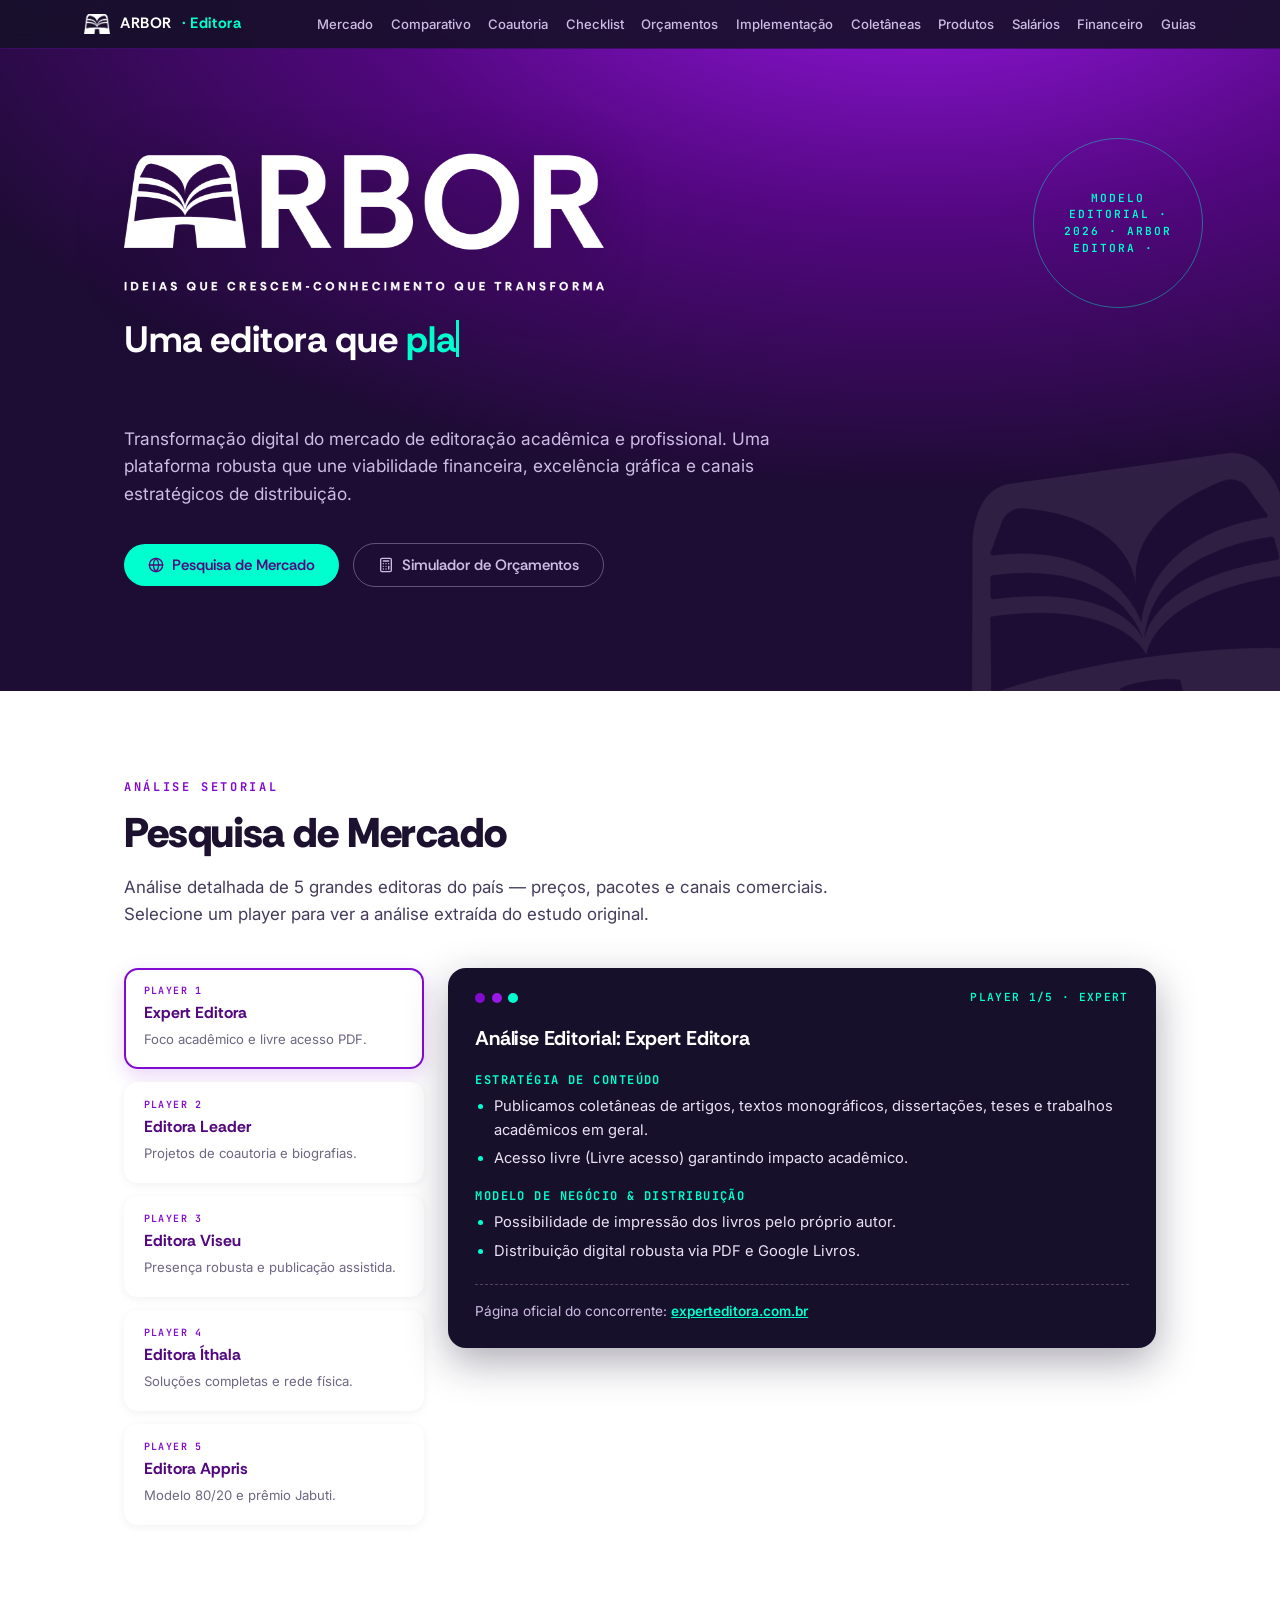
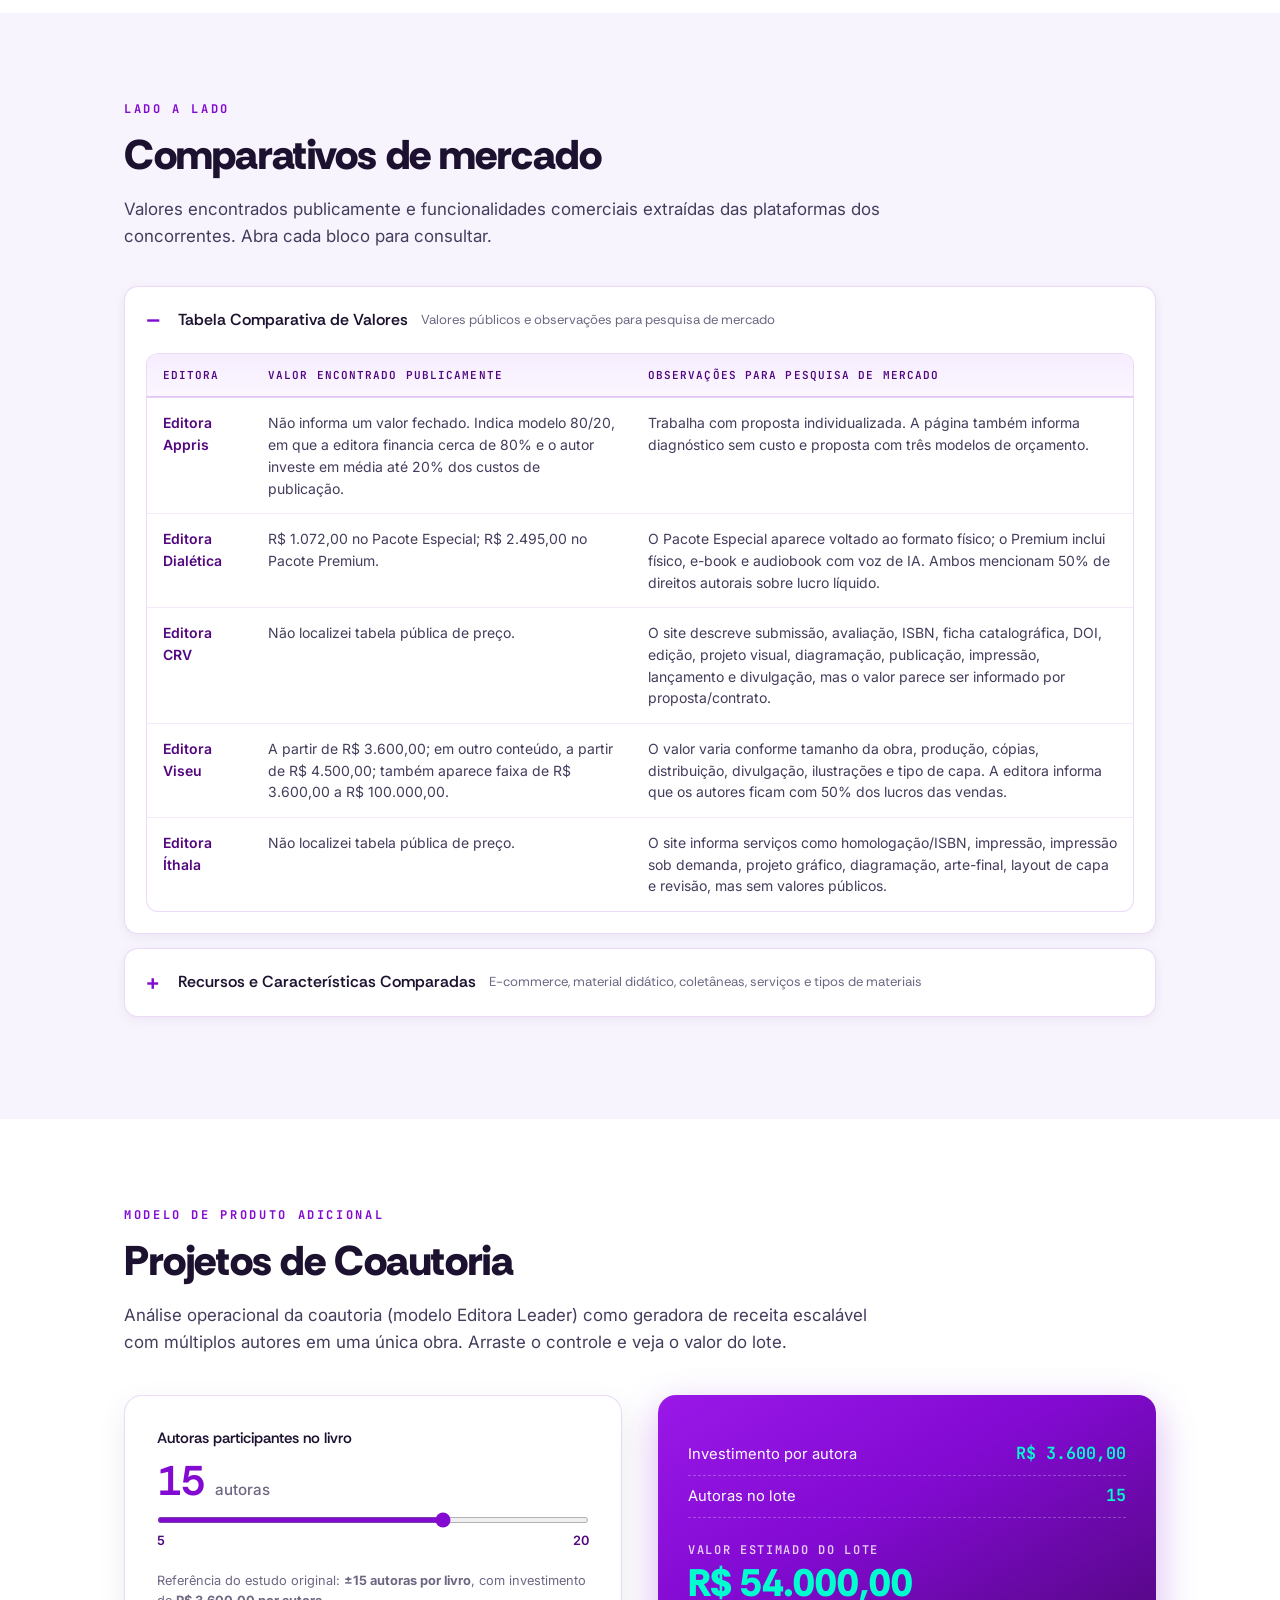
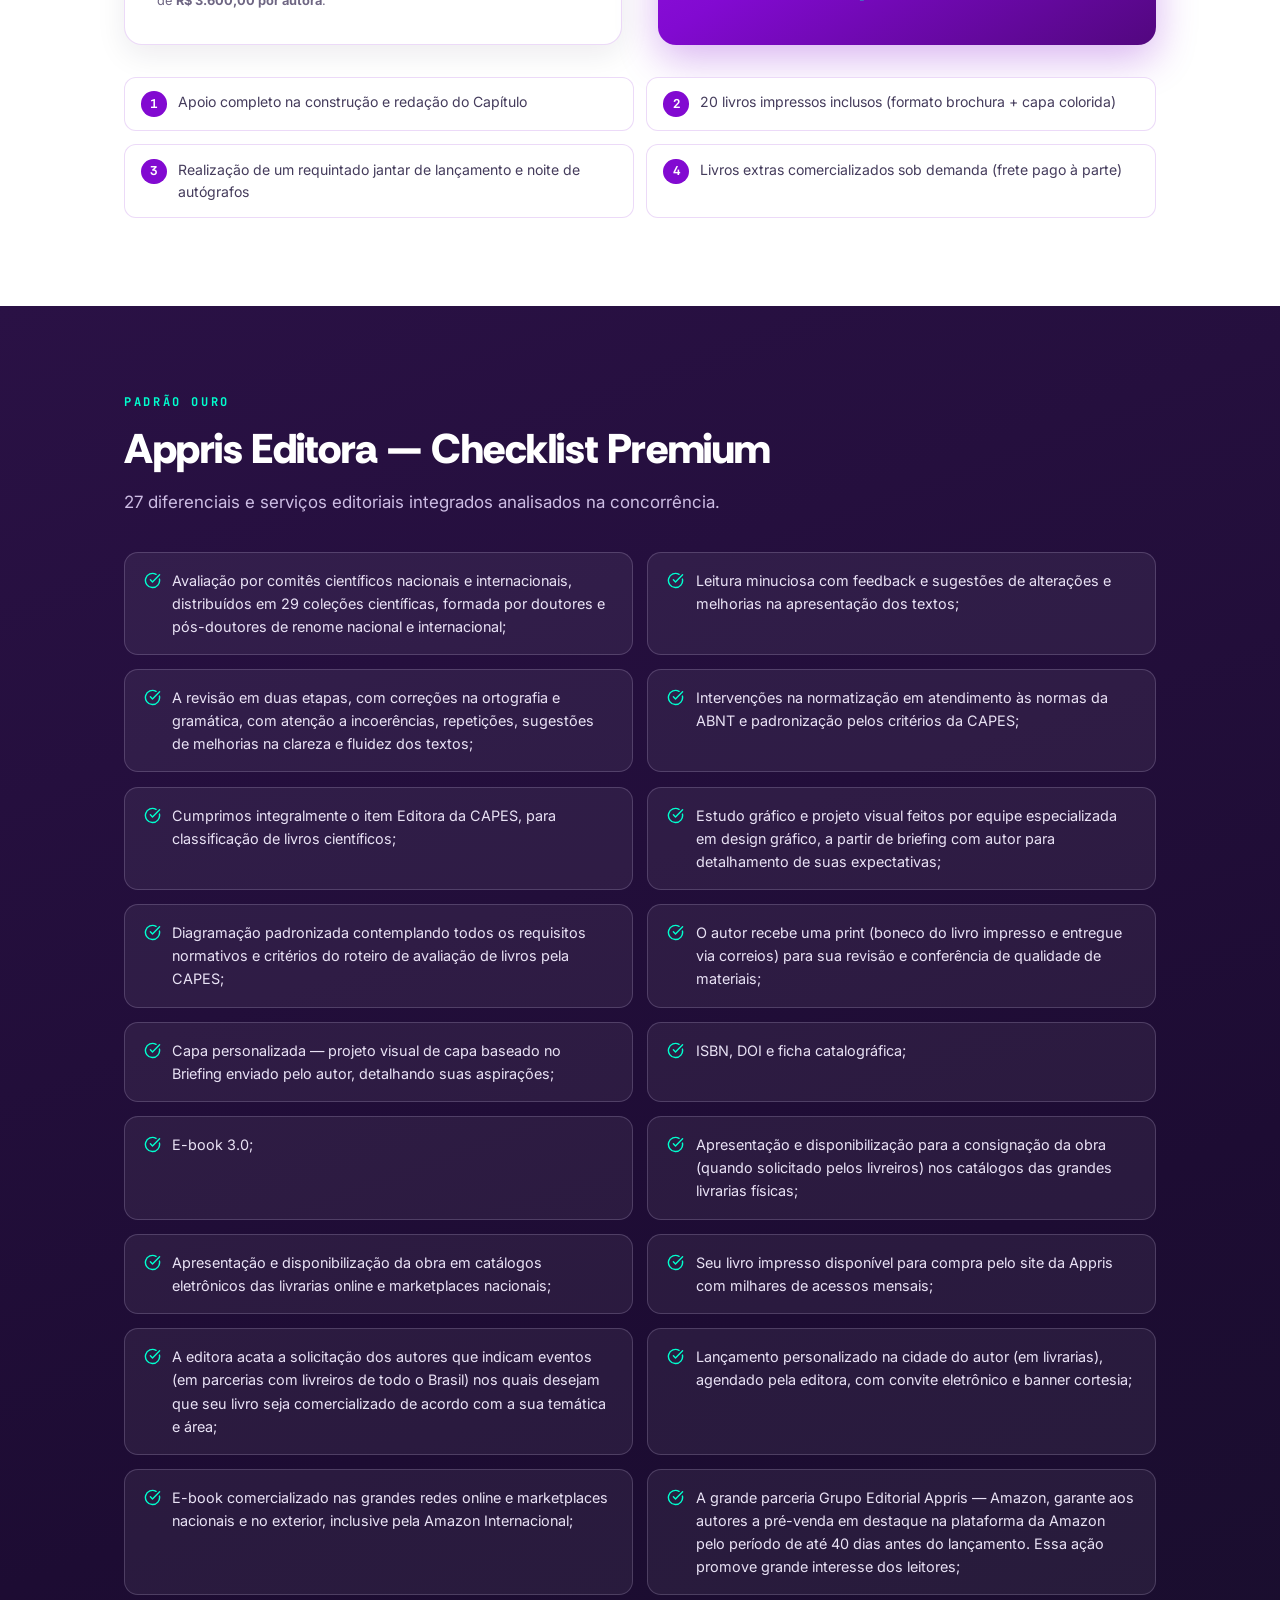
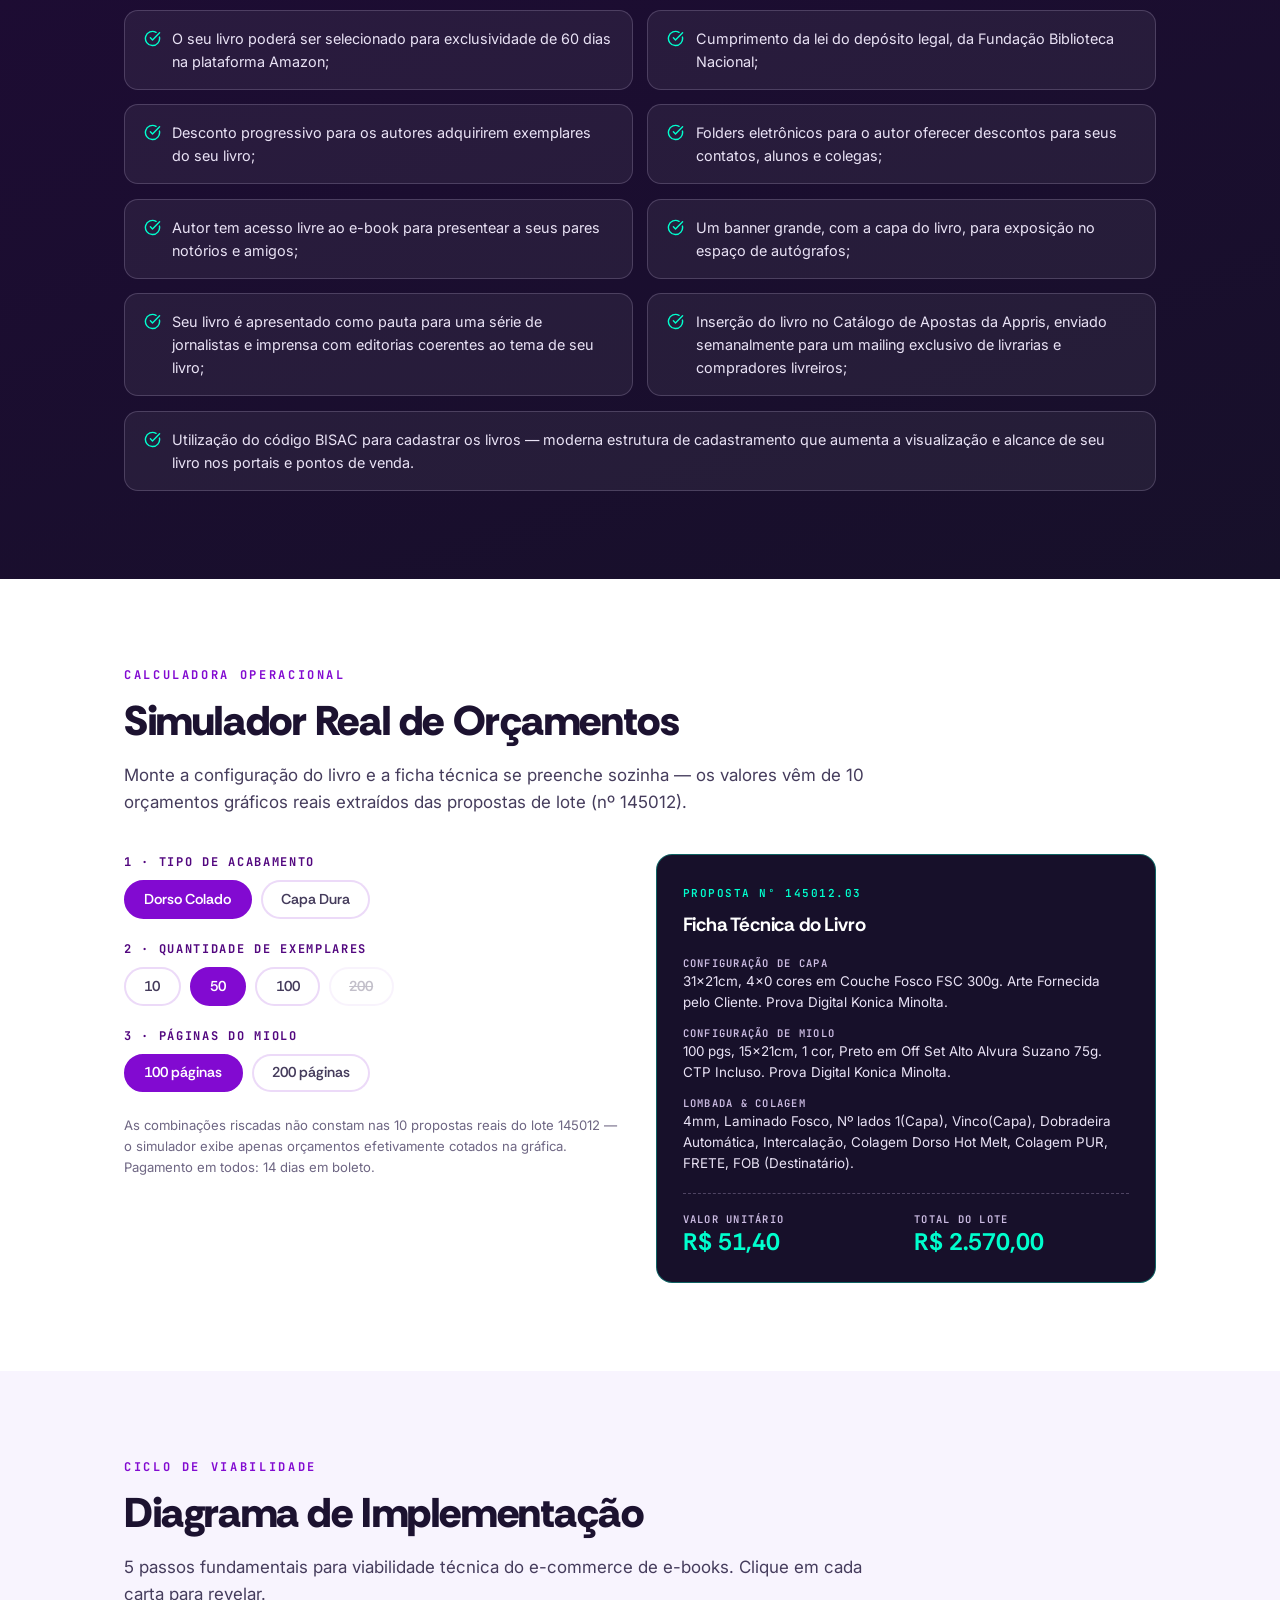
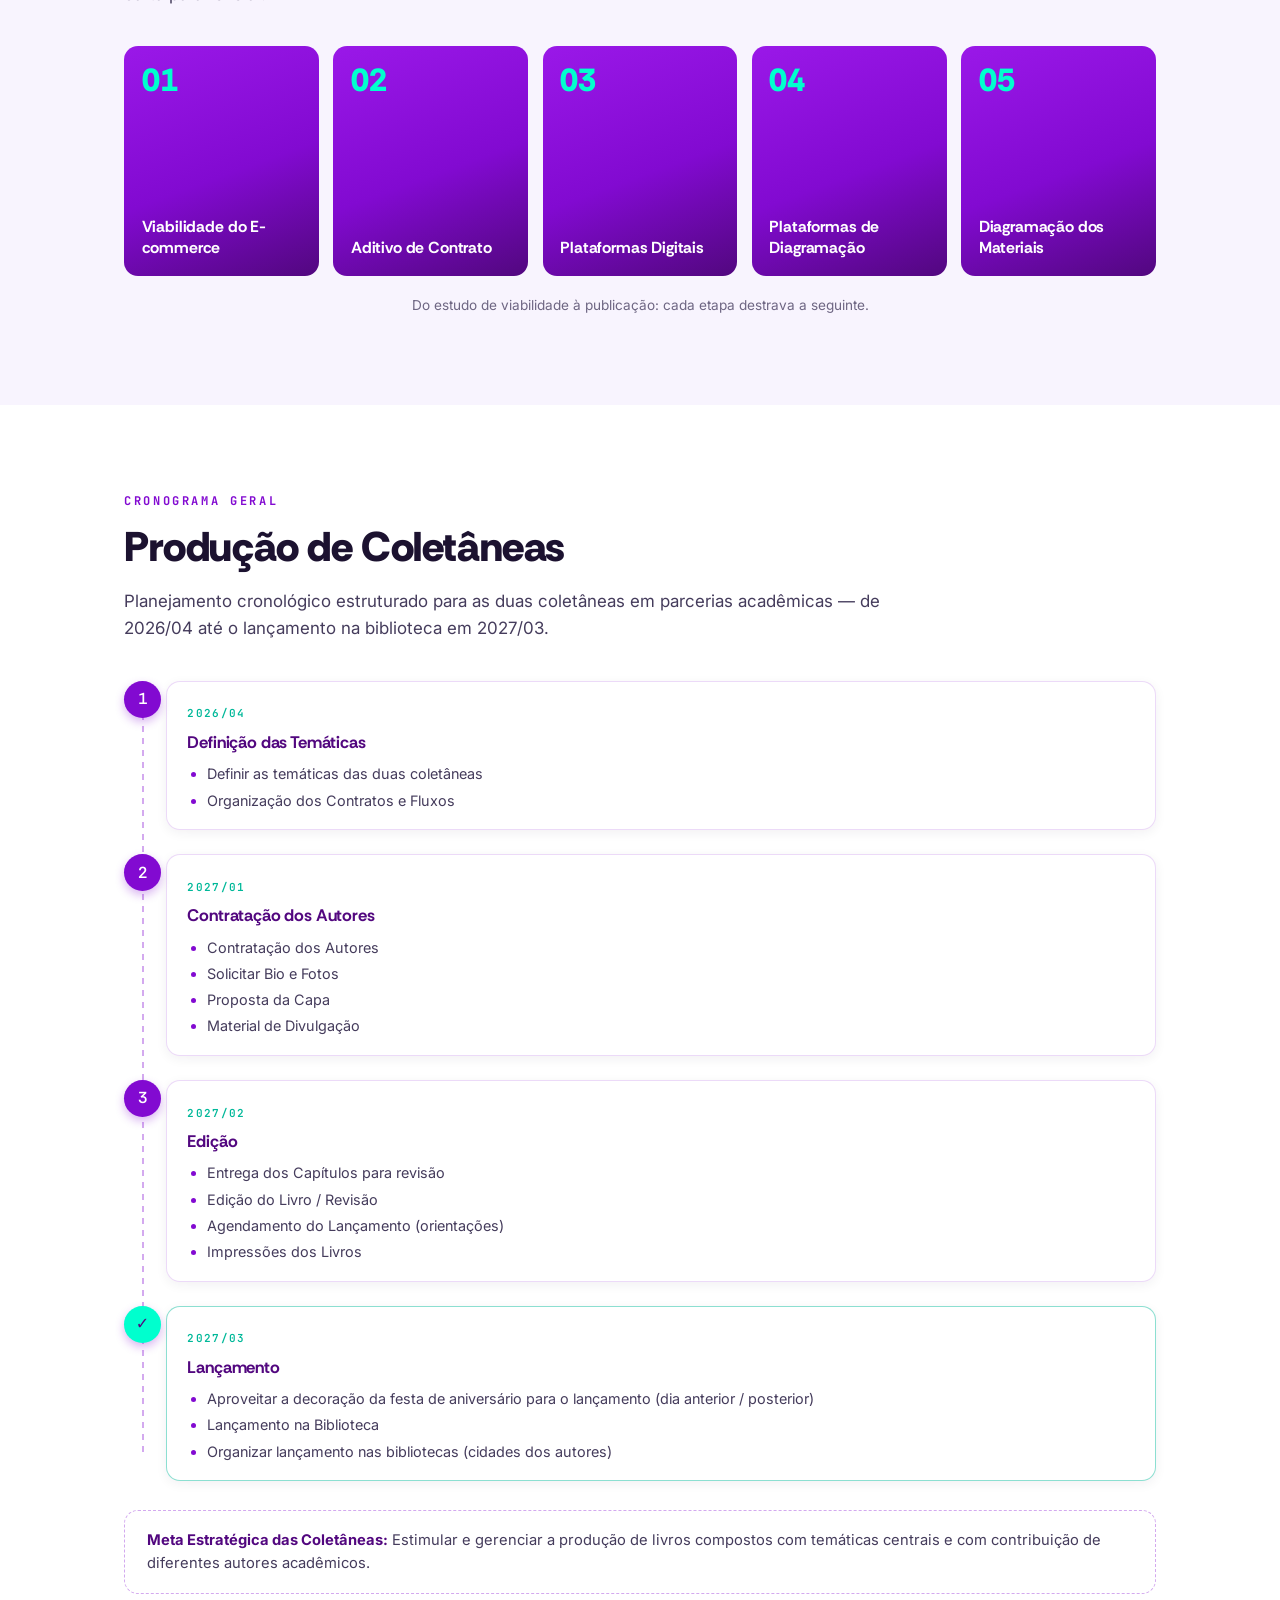
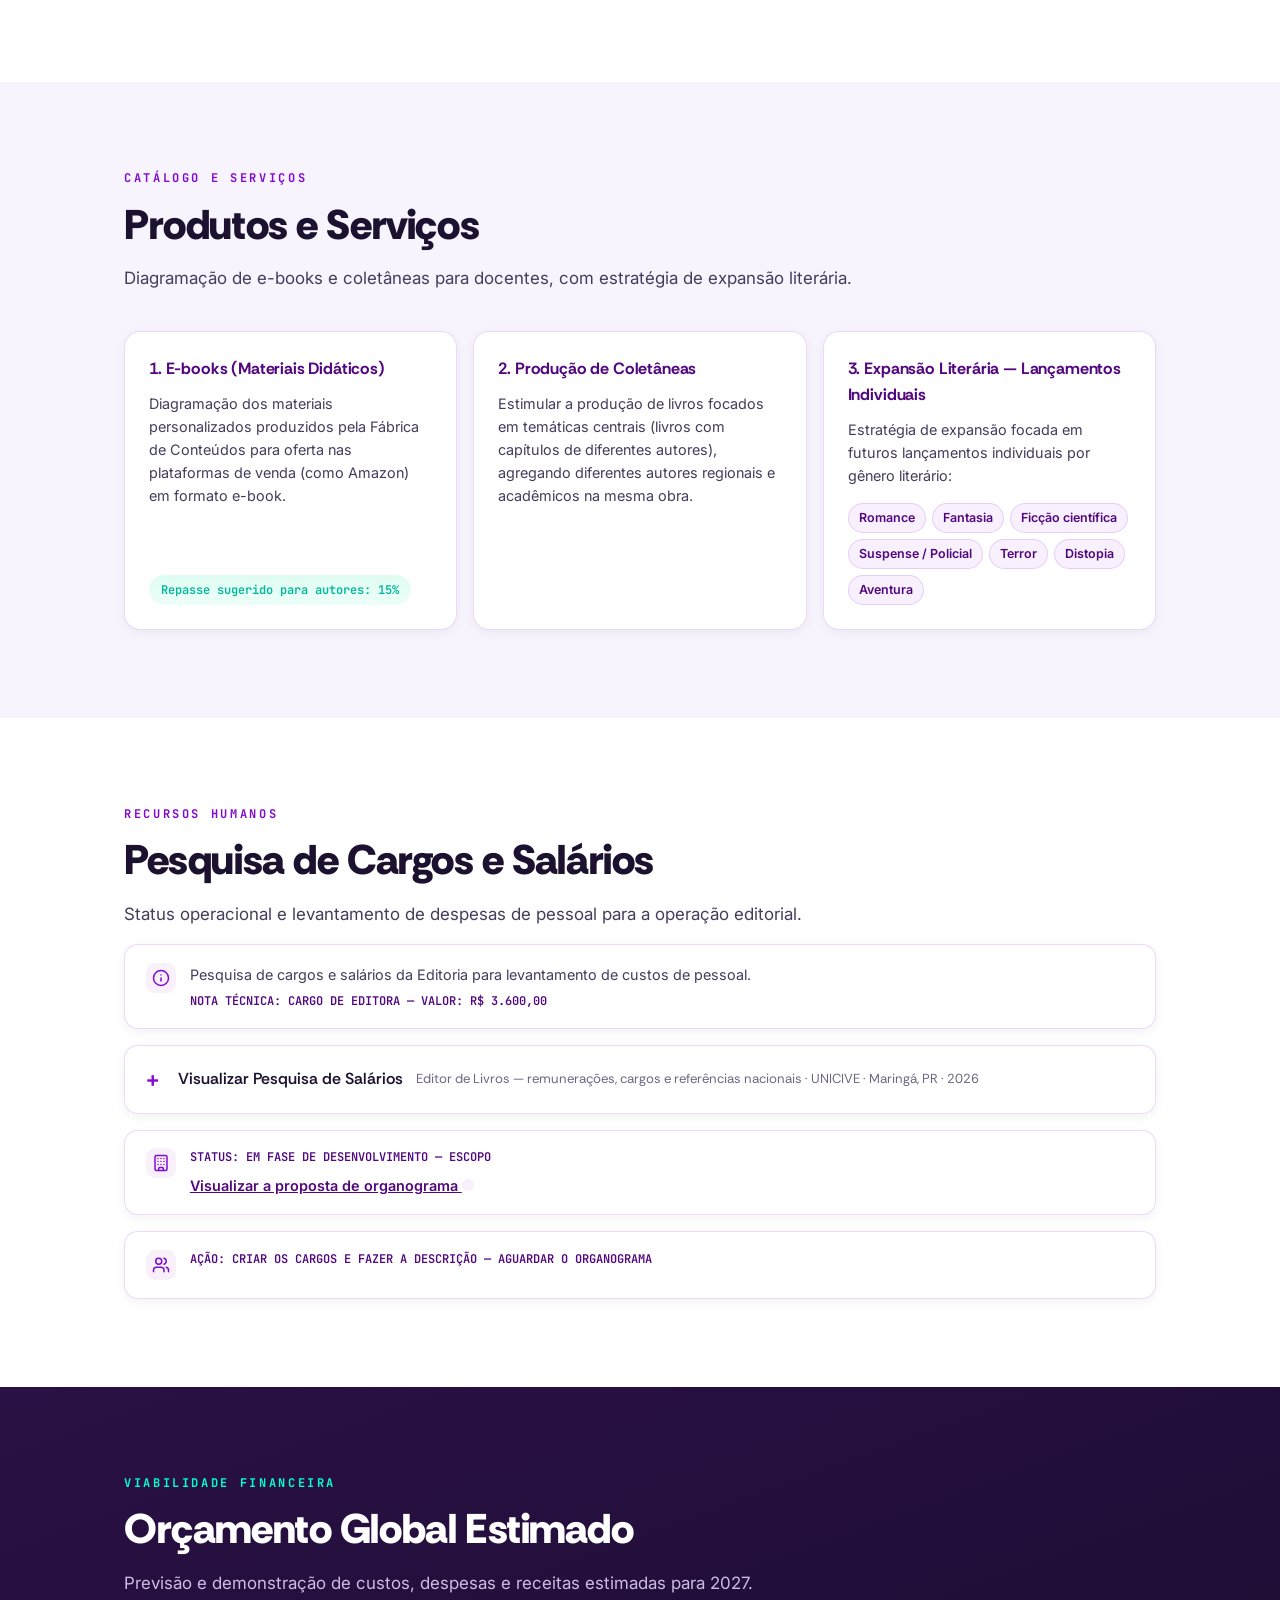
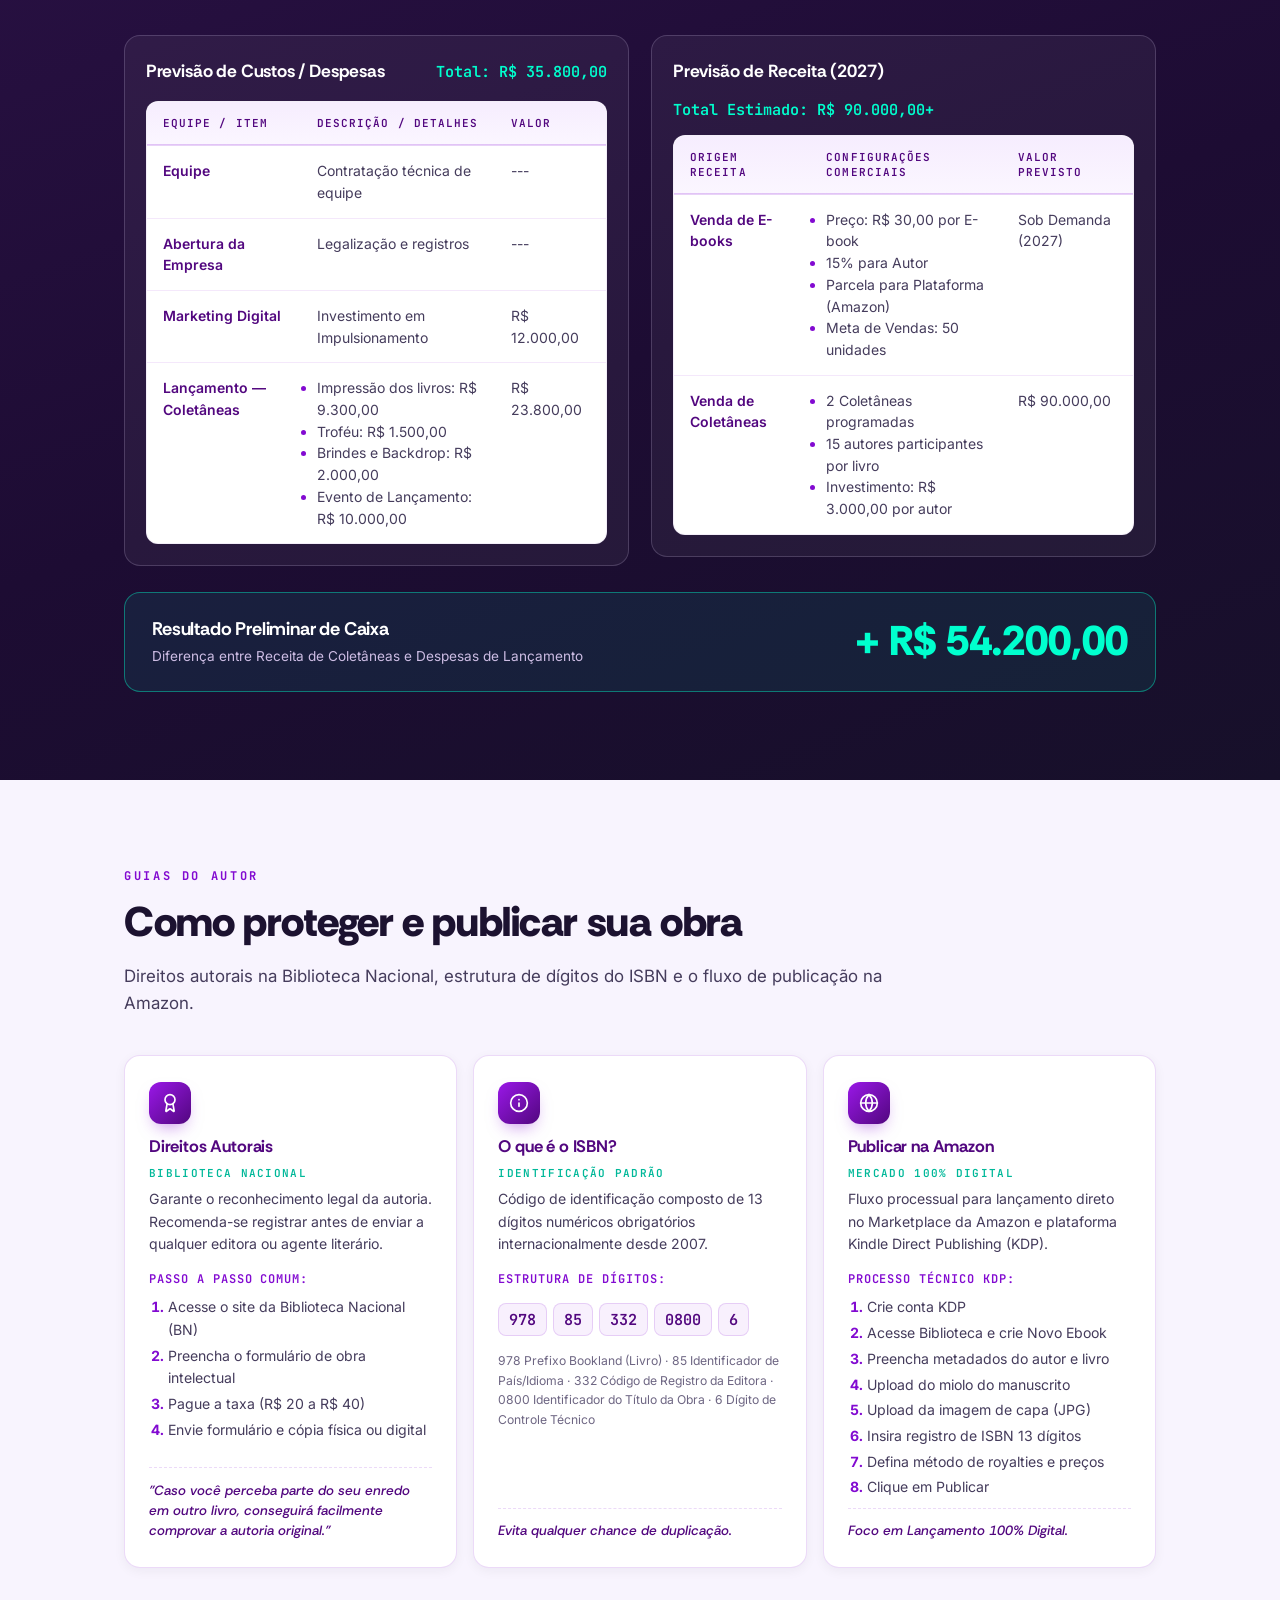
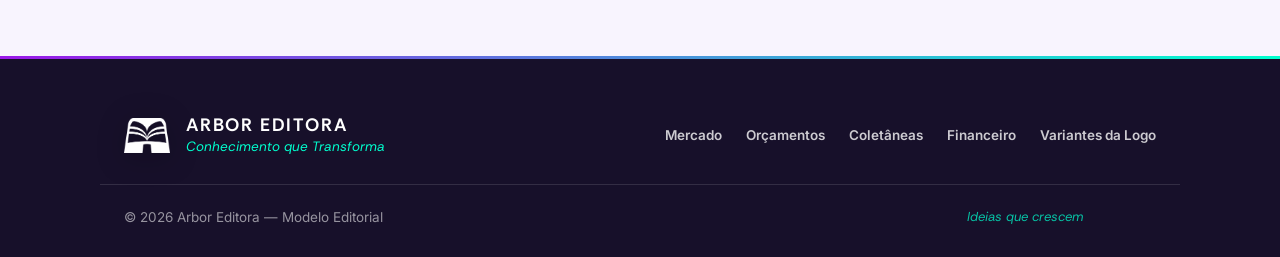
==== commit 37d6a948: "Refactor code structure for improved readability and maintainability" ====
--- a/index.html
+++ b/index.html
@@ -11,8 +11,8 @@
 </head>
 
 <body>
-  <div id="bg-canvas"></div>
-  <canvas id="particulas"></canvas>
+  <div id="progresso"></div>
+
   <!-- Ícones reutilizáveis (lucide, licença ISC) -->
   <svg xmlns="http://www.w3.org/2000/svg" style="display:none" aria-hidden="true">
     <symbol id="i-globe" viewBox="0 0 24 24" fill="none" stroke="currentColor" stroke-width="2" stroke-linecap="round" stroke-linejoin="round">
@@ -20,12 +20,6 @@
     </symbol>
     <symbol id="i-calc" viewBox="0 0 24 24" fill="none" stroke="currentColor" stroke-width="2" stroke-linecap="round" stroke-linejoin="round">
       <rect width="16" height="20" x="4" y="2" rx="2"/><line x1="8" x2="16" y1="6" y2="6"/><line x1="16" x2="16" y1="14" y2="18"/><path d="M16 10h.01"/><path d="M12 10h.01"/><path d="M8 10h.01"/><path d="M12 14h.01"/><path d="M8 14h.01"/><path d="M12 18h.01"/><path d="M8 18h.01"/>
-    </symbol>
-    <symbol id="i-calendario" viewBox="0 0 24 24" fill="none" stroke="currentColor" stroke-width="2" stroke-linecap="round" stroke-linejoin="round">
-      <path d="M8 2v4"/><path d="M16 2v4"/><rect width="18" height="18" x="3" y="4" rx="2"/><path d="M3 10h18"/>
-    </symbol>
-    <symbol id="i-livro" viewBox="0 0 24 24" fill="none" stroke="currentColor" stroke-width="2" stroke-linecap="round" stroke-linejoin="round">
-      <path d="M12 7v14"/><path d="M3 18a1 1 0 0 1-1-1V4a1 1 0 0 1 1-1h5a4 4 0 0 1 4 4 4 4 0 0 1 4-4h5a1 1 0 0 1 1 1v13a1 1 0 0 1-1 1h-6a3 3 0 0 0-3 3 3 3 0 0 0-3-3z"/>
     </symbol>
     <symbol id="i-check" viewBox="0 0 24 24" fill="none" stroke="currentColor" stroke-width="2" stroke-linecap="round" stroke-linejoin="round">
       <path d="M21.801 10A10 10 0 1 1 17 3.335"/><path d="m9 11 3 3L22 4"/>
@@ -50,122 +44,73 @@
     </symbol>
   </svg>
 
-  <!-- ================= CABEÇALHO ================= -->
-  <header id="topo">
-    <div class="container">
-
-      <nav id="nav-secoes" aria-label="Seções">
-        <a href="#mercado">Mercado</a>
-        <a href="#comparativo">Comparativo</a>
-        <a href="#coautoria">Coautoria</a>
-        <a href="#checklist">Checklist</a>
-        <a href="#simulador">Simulador</a>
-        <a href="#orcamentos">Orçamentos</a>
-        <a href="#implementacao">Implementação</a>
-        <a href="#coletaneas">Coletâneas</a>
-        <a href="#produtos">Produtos</a>
-        <a href="#salarios">Salários</a>
-        <a href="#financeiro">Financeiro</a>
-      </nav>
-    </div>
-    <span id="progresso-leitura" aria-hidden="true"></span>
+  <!-- ================= NAVEGAÇÃO ================= -->
+  <nav class="topo" aria-label="Seções">
+    <div class="wrap">
+      <a class="marca" href="#topo"><img src="img/logo-arbor.png" alt="">ARBOR <em>· Editora</em></a>
+      <ul id="nav-secoes">
+        <li><a href="#mercado">Mercado</a></li>
+        <li><a href="#comparativo">Comparativo</a></li>
+        <li><a href="#coautoria">Coautoria</a></li>
+        <li><a href="#checklist">Checklist</a></li>
+        <li><a href="#simulador">Orçamentos</a></li>
+        <li><a href="#implementacao">Implementação</a></li>
+        <li><a href="#coletaneas">Coletâneas</a></li>
+        <li><a href="#produtos">Produtos</a></li>
+        <li><a href="#salarios">Salários</a></li>
+        <li><a href="#financeiro">Financeiro</a></li>
+        <li><a href="#guias">Guias</a></li>
+      </ul>
+    </div>
+  </nav>
+
+  <!-- ================= HERO ================= -->
+  <header class="hero" id="topo">
+    <div class="selo">Modelo Editorial · 2026 · Arbor Editora ·&nbsp;</div>
+    <div class="wrap">
+      <img src="img/logo-editora-13.png" alt="ARBOR — Ideias que crescem, conhecimento que transforma" class="hero-main-logo">
+      <p class="frase">Uma editora que <span id="typing"></span><span class="cursor" aria-hidden="true"></span></p>
+      <p class="sub">Transformação digital do mercado de editoração acadêmica e profissional. Uma plataforma
+        robusta que une viabilidade financeira, excelência gráfica e canais estratégicos de distribuição.</p>
+      <a class="btn btn-verde" href="#mercado"><svg class="ic"><use href="#i-globe"/></svg> Pesquisa de Mercado</a>
+      <a class="btn btn-ghost" href="#simulador" style="margin-left:.6rem"><svg class="ic"><use href="#i-calc"/></svg> Simulador de Orçamentos</a>
+    </div>
   </header>
 
-  <!-- ================= HERO ================= -->
-  <section id="hero">
-    <div class="container hero-content">
-      <img src="img/logo-editora-13.png" alt="ARBOR" class="hero-main-logo">
-      <p class="desc">Transformação digital do mercado de editoração acadêmica e profissional. Uma plataforma
-        robusta que une viabilidade financeira, excelência gráfica e canais estratégicos de distribuição.</p>
-      <div class="ctas">
-        <a class="btn btn-claro" href="#mercado"><svg class="ic"><use href="#i-globe"/></svg> Pesquisa de Mercado</a>
-        <a class="btn btn-contorno" href="#simulador"><svg class="ic"><use href="#i-calc"/></svg> Simulador de Orçamentos</a>
-      </div>
-    </div>
-  </section>
-
-  <main class="container">
-
-    <!-- ================= ATALHOS ================= -->
-    <section class="atalhos" aria-label="Atalhos">
-      <a class="atalho" href="#mercado">
-        <span class="icone"><svg class="ic"><use href="#i-globe"/></svg></span>
-        <span class="seta">→</span>
-        <h3>Análise de Concorrentes</h3>
-        <p>Análise detalhada de 5 grandes editoras do país, preços, pacotes e canais comerciais.</p>
-      </a>
-      <a class="atalho" href="#simulador">
-        <span class="icone"><svg class="ic"><use href="#i-calc"/></svg></span>
-        <span class="seta">→</span>
-        <h3>Simulação de Orçamentos</h3>
-        <p>10 tabelas reais integradas para simular custos de miolo, capa mole e dura.</p>
-      </a>
-      <a class="atalho" href="#implementacao">
-        <span class="icone"><svg class="ic"><use href="#i-calendario"/></svg></span>
-        <span class="seta">→</span>
-        <h3>Cronograma &amp; Fluxo</h3>
-        <p>Etapas estratégicas de 2026/04 até o lançamento na biblioteca em 2027/03.</p>
-      </a>
-      <a class="atalho" href="#guias">
-        <span class="icone"><svg class="ic"><use href="#i-livro"/></svg></span>
-        <span class="seta">→</span>
-        <h3>Guias do Autor</h3>
-        <p>Como proteger direitos na BN, estrutura de dígitos do ISBN e publicação Amazon.</p>
-      </a>
-    </section>
-
-    <!-- ================= PESQUISA DE MERCADO ================= -->
-    <section id="mercado" class="box box-lavanda">
-      <div class="section-head">
-        <span class="kicker">Análise Setorial</span>
-        <h2>Pesquisa de Mercado</h2>
-        <p>Comparação profunda com os principais players de publicação do Brasil</p>
-      </div>
-
-      <!-- Players: selecione um card para ver a análise -->
-      <div class="abas">
-        <input type="radio" name="player" id="pl-1" checked>
-        <input type="radio" name="player" id="pl-2">
-        <input type="radio" name="player" id="pl-3">
-        <input type="radio" name="player" id="pl-4">
-        <input type="radio" name="player" id="pl-5">
-
-        <div class="pills">
-          <label class="pill" for="pl-1">
-            <span class="rotulo">Player 1</span>
-            <strong>Expert Editora</strong>
+  <!-- ================= PESQUISA DE MERCADO ================= -->
+  <section id="mercado" class="claro">
+    <div class="wrap reveal">
+      <span class="kicker">Análise Setorial</span>
+      <h2>Pesquisa de Mercado</h2>
+      <p class="lead">Análise detalhada de 5 grandes editoras do país — preços, pacotes e canais comerciais.
+        Selecione um player para ver a análise extraída do estudo original.</p>
+      <div class="sim">
+        <div class="sim-modos" role="tablist" aria-label="Editoras analisadas">
+          <button class="modo ativo" data-player="0" role="tab" aria-selected="true">
+            <span class="rotulo">Player 1</span><strong>Expert Editora</strong>
             <span>Foco acadêmico e livre acesso PDF.</span>
-            <span class="ver">Ver detalhes ›</span>
-          </label>
-          <label class="pill" for="pl-2">
-            <span class="rotulo">Player 2</span>
-            <strong>Editora Leader</strong>
+          </button>
+          <button class="modo" data-player="1" role="tab" aria-selected="false">
+            <span class="rotulo">Player 2</span><strong>Editora Leader</strong>
             <span>Projetos de coautoria e biografias.</span>
-            <span class="ver">Ver detalhes ›</span>
-          </label>
-          <label class="pill" for="pl-3">
-            <span class="rotulo">Player 3</span>
-            <strong>Editora Viseu</strong>
+          </button>
+          <button class="modo" data-player="2" role="tab" aria-selected="false">
+            <span class="rotulo">Player 3</span><strong>Editora Viseu</strong>
             <span>Presença robusta e publicação assistida.</span>
-            <span class="ver">Ver detalhes ›</span>
-          </label>
-          <label class="pill" for="pl-4">
-            <span class="rotulo">Player 4</span>
-            <strong>Editora Íthala</strong>
+          </button>
+          <button class="modo" data-player="3" role="tab" aria-selected="false">
+            <span class="rotulo">Player 4</span><strong>Editora Íthala</strong>
             <span>Soluções completas e rede física.</span>
-            <span class="ver">Ver detalhes ›</span>
-          </label>
-          <label class="pill" for="pl-5">
-            <span class="rotulo">Player 5</span>
-            <strong>Editora Appris</strong>
+          </button>
+          <button class="modo" data-player="4" role="tab" aria-selected="false">
+            <span class="rotulo">Player 5</span><strong>Editora Appris</strong>
             <span>Modelo 80/20 e prêmio Jabuti.</span>
-            <span class="ver">Ver detalhes ›</span>
-          </label>
-        </div>
-
-        <div class="paineis">
-          <article class="player-detalhe">
-            <span class="kicker">Dados extraídos do PDF original</span>
+          </button>
+        </div>
+        <div class="sim-tela" aria-live="polite">
+          <div class="sim-topo"><i></i><i></i><i></i><span class="tag-nivel" id="player-tag">Player 1/5 · Expert</span></div>
+
+          <article class="player-painel ativo">
             <h3>Análise Editorial: Expert Editora</h3>
             <h5>Estratégia de Conteúdo</h5>
             <ul>
@@ -177,30 +122,28 @@
               <li>Possibilidade de impressão dos livros pelo próprio autor.</li>
               <li>Distribuição digital robusta via PDF e Google Livros.</li>
             </ul>
-            <p class="site">Acesse a página oficial do concorrente:
+            <p class="site">Página oficial do concorrente:
               <a href="https://experteditora.com.br/" target="_blank" rel="noopener">experteditora.com.br</a></p>
           </article>
 
-          <article class="player-detalhe">
-            <span class="kicker">Dados extraídos do PDF original</span>
+          <article class="player-painel">
             <h3>Análise Editorial: Editora Leader</h3>
             <h5>Serviços Oferecidos</h5>
             <ul>
-              <li>Publique seu livro: Foco em autores independentes.</li>
-              <li>Projeto de Coautoria: Produção coletiva focada em nichos específicos.</li>
-              <li>Biografias Empresariais: Segmento corporativo e histórias de sucesso.</li>
+              <li>Publique seu livro: foco em autores independentes.</li>
+              <li>Projeto de Coautoria: produção coletiva focada em nichos específicos.</li>
+              <li>Biografias Empresariais: segmento corporativo e histórias de sucesso.</li>
             </ul>
             <h5>Linhas Editoriais</h5>
             <ul>
-              <li>Leader Acadêmicos: Publicações de cunho acadêmico e técnico.</li>
-              <li>Distribuição: Presença em redes nacionais de livrarias.</li>
-            </ul>
-            <p class="site">Acesse a página oficial do concorrente:
+              <li>Leader Acadêmicos: publicações de cunho acadêmico e técnico.</li>
+              <li>Distribuição: presença em redes nacionais de livrarias.</li>
+            </ul>
+            <p class="site">Página oficial do concorrente:
               <a href="https://editoraleader.com.br/" target="_blank" rel="noopener">editoraleader.com.br</a></p>
           </article>
 
-          <article class="player-detalhe">
-            <span class="kicker">Dados extraídos do PDF original</span>
+          <article class="player-painel">
             <h3>Análise Editorial: Editora Viseu</h3>
             <h5>Dados Corporativos &amp; Distribuição</h5>
             <p>Distribuição robusta e presença nos principais marketplaces e lojas do país e do mundo.</p>
@@ -209,12 +152,11 @@
               <li>50% de comissão sobre o lucro de todas as vendas de sua obra.</li>
               <li>Autores podem adquirir livros ao preço de custo.</li>
             </ul>
-            <p class="site">Acesse a página de publicação da Viseu:
+            <p class="site">Página de publicação da Viseu:
               <a href="https://editoraviseu.com/como-publicar-seu-livro/" target="_blank" rel="noopener">editoraviseu.com</a></p>
           </article>
 
-          <article class="player-detalhe">
-            <span class="kicker">Dados extraídos do PDF original</span>
+          <article class="player-painel">
             <h3>Análise Editorial: Editora Íthala</h3>
             <h5>Especialização Técnica</h5>
             <p>Somos especializados em soluções capazes de minimizar custos e prazos de produção. Dispomos da
@@ -241,12 +183,11 @@
               <li>Livros e Revistas são alvos de interesse de 7,6% dos e-consumidores.</li>
               <li>Mais informações em: www.ebit.com.br</li>
             </ul>
-            <p class="site">Acesse a página oficial da Íthala:
+            <p class="site">Página oficial da Íthala:
               <a href="https://www.ithala.com.br/" target="_blank" rel="noopener">ithala.com.br</a></p>
           </article>
 
-          <article class="player-detalhe">
-            <span class="kicker">Dados extraídos do PDF original</span>
+          <article class="player-painel">
             <h3>Análise Editorial: Editora Appris</h3>
             <h5>Estratégia e Parcerias</h5>
             <ul>
@@ -256,741 +197,559 @@
             <h5>Especialidades</h5>
             <p>Foco em obras científicas, pontuadas e premiadas, de forma a alcançar todo o público da área
               acadêmica do autor, sob as diretrizes de comitês científicos renomados.</p>
-            <p class="site">Acesse a página oficial da Appris:
+            <p class="site">Página oficial da Appris:
               <a href="https://editoraappris.com.br/" target="_blank" rel="noopener">editoraappris.com.br</a></p>
           </article>
         </div>
       </div>
-    </section>
-
-    <!-- ================= TABELA COMPARATIVA ================= -->
-    <section class="box box-menta" aria-labelledby="titulo-valores">
-      <div class="section-head">
-        <h3 id="titulo-valores">Tabela Comparativa de Valores</h3>
-        <p>Valores encontrados publicamente e observações para pesquisa de mercado</p>
-      </div>
-      <div class="tabela-scroll">
-        <table>
-          <thead>
-            <tr>
-              <th>Editora</th>
-              <th>Valor encontrado publicamente</th>
-              <th>Observações para pesquisa de mercado</th>
-            </tr>
-          </thead>
-          <tbody>
-            <tr>
-              <td>Editora Appris</td>
-              <td>Não informa um valor fechado. Indica modelo 80/20, em que a editora financia cerca de 80% e o
-                autor investe em média até 20% dos custos de publicação.</td>
-              <td>Trabalha com proposta individualizada. A página também informa diagnóstico sem custo e proposta
-                com três modelos de orçamento.</td>
-            </tr>
-            <tr>
-              <td>Editora Dialética</td>
-              <td>R$ 1.072,00 no Pacote Especial; R$ 2.495,00 no Pacote Premium.</td>
-              <td>O Pacote Especial aparece voltado ao formato físico; o Premium inclui físico, e-book e audiobook
-                com voz de IA. Ambos mencionam 50% de direitos autorais sobre lucro líquido.</td>
-            </tr>
-            <tr>
-              <td>Editora CRV</td>
-              <td>Não localizei tabela pública de preço.</td>
-              <td>O site descreve submissão, avaliação, ISBN, ficha catalográfica, DOI, edição, projeto visual,
-                diagramação, publicação, impressão, lançamento e divulgação, mas o valor parece ser informado por
-                proposta/contrato.</td>
-            </tr>
-            <tr>
-              <td>Editora Viseu</td>
-              <td>A partir de R$ 3.600,00; em outro conteúdo, a partir de R$ 4.500,00; também aparece faixa de
-                R$ 3.600,00 a R$ 100.000,00.</td>
-              <td>O valor varia conforme tamanho da obra, produção, cópias, distribuição, divulgação, ilustrações e
-                tipo de capa. A editora informa que os autores ficam com 50% dos lucros das vendas.</td>
-            </tr>
-            <tr>
-              <td>Editora Íthala</td>
-              <td>Não localizei tabela pública de preço.</td>
-              <td>O site informa serviços como homologação/ISBN, impressão, impressão sob demanda, projeto gráfico,
-                diagramação, arte-final, layout de capa e revisão, mas sem valores públicos.</td>
-            </tr>
-          </tbody>
-        </table>
-      </div>
-    </section>
-
-    <!-- ================= RECURSOS COMPARADOS ================= -->
-    <section id="comparativo" class="box box-lavanda">
-      <div class="section-head">
-        <h3>Recursos e Características Comparadas</h3>
-        <p>Funcionalidades comerciais e estruturais extraídas das plataformas dos concorrentes</p>
-      </div>
-      <div class="tabela-scroll">
-        <table>
-          <thead>
-            <tr>
-              <th>Característica</th>
-              <th>Leader</th>
-              <th>Expert</th>
-              <th>Íthala</th>
-              <th>Viseu</th>
-            </tr>
-          </thead>
-          <tbody>
-            <tr>
-              <td>E-commerce</td>
-              <td><span class="sim">Sim (X)</span></td>
-              <td></td>
-              <td><span class="sim">Sim (X)</span></td>
-              <td></td>
-            </tr>
-            <tr>
-              <td>Material Didático</td>
-              <td></td>
-              <td><span class="sim">Sim (X)</span></td>
-              <td><span class="sim">Sim (X)</span></td>
-              <td></td>
-            </tr>
-            <tr>
-              <td>Coletâneas</td>
-              <td><span class="sim">Sim (X)</span></td>
-              <td></td>
-              <td><span class="sim">Sim (X)</span></td>
-              <td><span class="sim">Sim (X)</span></td>
-            </tr>
-            <tr>
-              <td>Serviços</td>
-              <td>Publique seu livro, Projeto de Coautoria, Biografias Empresariais, Leader Acadêmicos,
-                Distribuição</td>
-              <td>Publique sua tese, Distribuição gratuita</td>
-              <td>Prestação de serviços editoriais para autores, publicação independente, comercialização direta de
-                livros em loja própria e distribuição por canais físicos e digitais.</td>
-              <td>Avaliação editorial, orçamento, revisão, capa, diagramação, impressão, distribuição, assessoria
-                de imprensa, pré-venda, lançamento e tráfego pago.</td>
-            </tr>
-            <tr>
-              <td>Tipos de materiais</td>
-              <td>Amplo catálogo geral</td>
-              <td>Teses, dissertações e acadêmicos em geral</td>
-              <td>Catálogo é amplo, mas há forte concentração em obras jurídicas, acadêmicas, técnicas e
-                profissionais. As categorias visíveis incluem Administração/Contabilidade, Auditoria, Concursos,
-                Educação, Engenharia, História, Infantil, Jurídicos, Literatura, Marketing, Saúde, Segurança
-                Pública, E-book, entre outras. Dentro de Jurídicos, há subdivisões como Direito Administrativo,
-                Direito Ambiental, Direito Civil, Direito Constitucional, Direito Digital, Direito Penal, Direito
-                Tributário, Direitos Humanos, Políticas Públicas e Relações Internacionais.</td>
-              <td>Estrategicamente, a Viseu se posiciona como uma editora de publicação assistida para autores
-                independentes e estreantes, com forte ênfase em marketing, distribuição em marketplaces, presença
-                digital e captação de novos autores. O diferencial competitivo está no discurso de escala, no
-                volume de autores publicados, na rede de marketplaces e no pacote de serviços para lançamento.</td>
-            </tr>
-          </tbody>
-        </table>
-      </div>
-    </section>
-
-    <!-- ================= COAUTORIA ================= -->
-    <section id="coautoria" class="box box-menta">
-      <div class="section-head">
-        <span class="kicker">Modelo de Produto Adicional</span>
-        <h3>Editora Leader — Projetos de Coautoria</h3>
-        <p>Análise operacional da coautoria como geradora de receita escalável com múltiplos autores em uma única
-          obra.</p>
-      </div>
-      <div class="coautoria-grid">
-        <div class="painel">
-          <div class="stat"><span>Autores por Livro</span><b>+/- 15 autoras por livro</b></div>
-          <div class="stat"><span>Investimento por Autora</span><b>R$ 3.600,00</b></div>
-          <div class="stat"><span>Valor Estimado do Lote (15 Autores)</span><b class="destaque">R$ 54.000,00</b></div>
-        </div>
-        <div class="painel">
-          <h4 style="margin-bottom:12px">Serviços ofertados no pacote:</h4>
-          <ul class="servicos">
-            <li><span class="num">1</span> Apoio completo na construção e redação do Capítulo</li>
-            <li><span class="num">2</span> 20 livros impressos inclusos (formato brochura + capa colorida)</li>
-            <li><span class="num">3</span> Realização de um requintado jantar de lançamento e noite de autógrafos</li>
-            <li><span class="num">4</span> Livros extras comercializados sob demanda (frete pago à parte)</li>
-          </ul>
-        </div>
-      </div>
-    </section>
-
-    <!-- ================= CHECKLIST APPRIS ================= -->
-    <section id="checklist" class="box box-lavanda">
-      <div class="section-head">
-        <span class="kicker">Padrão Ouro</span>
-        <h3>Appris Editora — Checklist Premium</h3>
-        <p>27 diferenciais e serviços editoriais integrados analisados na concorrência</p>
-      </div>
-      <ul class="checklist">
-        <li><svg class="ic"><use href="#i-check"/></svg> Avaliação por comitês científicos nacionais e internacionais, distribuídos em 29 coleções científicas, formada por doutores e pós-doutores de renome nacional e internacional;</li>
-        <li><svg class="ic"><use href="#i-check"/></svg> Leitura minuciosa com feedback e sugestões de alterações e melhorias na apresentação dos textos;</li>
-        <li><svg class="ic"><use href="#i-check"/></svg> A revisão em duas etapas, com correções na ortografia e gramática, com atenção a incoerências, repetições, sugestões de melhorias na clareza e fluidez dos textos;</li>
-        <li><svg class="ic"><use href="#i-check"/></svg> Intervenções na normatização em atendimento às normas da ABNT e padronização pelos critérios da CAPES;</li>
-        <li><svg class="ic"><use href="#i-check"/></svg> Cumprimos integralmente o item Editora da CAPES, para classificação de livros científicos;</li>
-        <li><svg class="ic"><use href="#i-check"/></svg> Estudo gráfico e projeto visual feitos por equipe especializada em design gráfico, a partir de briefing com autor para detalhamento de suas expectativas;</li>
-        <li><svg class="ic"><use href="#i-check"/></svg> Diagramação padronizada contemplando todos os requisitos normativos e critérios do roteiro de avaliação de livros pela CAPES;</li>
-        <li><svg class="ic"><use href="#i-check"/></svg> O autor recebe uma print (boneco do livro impresso e entregue via correios) para sua revisão e conferência de qualidade de materiais;</li>
-        <li><svg class="ic"><use href="#i-check"/></svg> Capa personalizada — projeto visual de capa baseado no Briefing enviado pelo autor, detalhando suas aspirações;</li>
-        <li><svg class="ic"><use href="#i-check"/></svg> ISBN, DOI e ficha catalográfica;</li>
-        <li><svg class="ic"><use href="#i-check"/></svg> E-book 3.0;</li>
-        <li><svg class="ic"><use href="#i-check"/></svg> Apresentação e disponibilização para a consignação da obra (quando solicitado pelos livreiros) nos catálogos das grandes livrarias físicas;</li>
-        <li><svg class="ic"><use href="#i-check"/></svg> Apresentação e disponibilização da obra em catálogos eletrônicos das livrarias online e marketplaces nacionais;</li>
-        <li><svg class="ic"><use href="#i-check"/></svg> Seu livro impresso disponível para compra pelo site da Appris com milhares de acessos mensais;</li>
-        <li><svg class="ic"><use href="#i-check"/></svg> A editora acata a solicitação dos autores que indicam eventos (em parcerias com livreiros de todo o Brasil) nos quais desejam que seu livro seja comercializado de acordo com a sua temática e área;</li>
-        <li><svg class="ic"><use href="#i-check"/></svg> Lançamento personalizado na cidade do autor (em livrarias), agendado pela editora, com convite eletrônico e banner cortesia;</li>
-        <li><svg class="ic"><use href="#i-check"/></svg> E-book comercializado nas grandes redes online e marketplaces nacionais e no exterior, inclusive pela Amazon Internacional;</li>
-        <li><svg class="ic"><use href="#i-check"/></svg> A grande parceria Grupo Editorial Appris — Amazon, garante aos autores a pré-venda em destaque na plataforma da Amazon pelo período de até 40 dias antes do lançamento. Essa ação promove grande interesse dos leitores;</li>
-        <li><svg class="ic"><use href="#i-check"/></svg> O seu livro poderá ser selecionado para exclusividade de 60 dias na plataforma Amazon;</li>
-        <li><svg class="ic"><use href="#i-check"/></svg> Cumprimento da lei do depósito legal, da Fundação Biblioteca Nacional;</li>
-        <li><svg class="ic"><use href="#i-check"/></svg> Desconto progressivo para os autores adquirirem exemplares do seu livro;</li>
-        <li><svg class="ic"><use href="#i-check"/></svg> Folders eletrônicos para o autor oferecer descontos para seus contatos, alunos e colegas;</li>
-        <li><svg class="ic"><use href="#i-check"/></svg> Autor tem acesso livre ao e-book para presentear a seus pares notórios e amigos;</li>
-        <li><svg class="ic"><use href="#i-check"/></svg> Um banner grande, com a capa do livro, para exposição no espaço de autógrafos;</li>
-        <li><svg class="ic"><use href="#i-check"/></svg> Seu livro é apresentado como pauta para uma série de jornalistas e imprensa com editorias coerentes ao tema de seu livro;</li>
-        <li><svg class="ic"><use href="#i-check"/></svg> Inserção do livro no Catálogo de Apostas da Appris, enviado semanalmente para um mailing exclusivo de livrarias e compradores livreiros;</li>
-        <li><svg class="ic"><use href="#i-check"/></svg> Utilização do código BISAC para cadastrar os livros — moderna estrutura de cadastramento que aumenta a visualização e alcance de seu livro nos portais e pontos de venda.</li>
+    </div>
+  </section>
+
+  <!-- ================= COMPARATIVOS ================= -->
+  <section id="comparativo" class="claro-2">
+    <div class="wrap reveal">
+      <span class="kicker">Lado a Lado</span>
+      <h2>Comparativos de mercado</h2>
+      <p class="lead">Valores encontrados publicamente e funcionalidades comerciais extraídas das plataformas dos
+        concorrentes. Abra cada bloco para consultar.</p>
+
+      <div style="margin-top:2.2rem">
+        <details class="acordeao" open>
+          <summary>Tabela Comparativa de Valores<span class="resumo">Valores públicos e observações para pesquisa de mercado</span></summary>
+          <div class="corpo">
+            <div class="tabela-scroll">
+              <table>
+                <thead>
+                  <tr>
+                    <th>Editora</th>
+                    <th>Valor encontrado publicamente</th>
+                    <th>Observações para pesquisa de mercado</th>
+                  </tr>
+                </thead>
+                <tbody>
+                  <tr>
+                    <td>Editora Appris</td>
+                    <td>Não informa um valor fechado. Indica modelo 80/20, em que a editora financia cerca de 80% e o
+                      autor investe em média até 20% dos custos de publicação.</td>
+                    <td>Trabalha com proposta individualizada. A página também informa diagnóstico sem custo e proposta
+                      com três modelos de orçamento.</td>
+                  </tr>
+                  <tr>
+                    <td>Editora Dialética</td>
+                    <td>R$ 1.072,00 no Pacote Especial; R$ 2.495,00 no Pacote Premium.</td>
+                    <td>O Pacote Especial aparece voltado ao formato físico; o Premium inclui físico, e-book e audiobook
+                      com voz de IA. Ambos mencionam 50% de direitos autorais sobre lucro líquido.</td>
+                  </tr>
+                  <tr>
+                    <td>Editora CRV</td>
+                    <td>Não localizei tabela pública de preço.</td>
+                    <td>O site descreve submissão, avaliação, ISBN, ficha catalográfica, DOI, edição, projeto visual,
+                      diagramação, publicação, impressão, lançamento e divulgação, mas o valor parece ser informado por
+                      proposta/contrato.</td>
+                  </tr>
+                  <tr>
+                    <td>Editora Viseu</td>
+                    <td>A partir de R$ 3.600,00; em outro conteúdo, a partir de R$ 4.500,00; também aparece faixa de
+                      R$ 3.600,00 a R$ 100.000,00.</td>
+                    <td>O valor varia conforme tamanho da obra, produção, cópias, distribuição, divulgação, ilustrações e
+                      tipo de capa. A editora informa que os autores ficam com 50% dos lucros das vendas.</td>
+                  </tr>
+                  <tr>
+                    <td>Editora Íthala</td>
+                    <td>Não localizei tabela pública de preço.</td>
+                    <td>O site informa serviços como homologação/ISBN, impressão, impressão sob demanda, projeto gráfico,
+                      diagramação, arte-final, layout de capa e revisão, mas sem valores públicos.</td>
+                  </tr>
+                </tbody>
+              </table>
+            </div>
+          </div>
+        </details>
+
+        <details class="acordeao">
+          <summary>Recursos e Características Comparadas<span class="resumo">E-commerce, material didático, coletâneas, serviços e tipos de materiais</span></summary>
+          <div class="corpo">
+            <div class="tabela-scroll">
+              <table>
+                <thead>
+                  <tr>
+                    <th>Característica</th>
+                    <th>Leader</th>
+                    <th>Expert</th>
+                    <th>Íthala</th>
+                    <th>Viseu</th>
+                  </tr>
+                </thead>
+                <tbody>
+                  <tr>
+                    <td>E-commerce</td>
+                    <td><span class="sim-check">Sim ✓</span></td>
+                    <td></td>
+                    <td><span class="sim-check">Sim ✓</span></td>
+                    <td></td>
+                  </tr>
+                  <tr>
+                    <td>Material Didático</td>
+                    <td></td>
+                    <td><span class="sim-check">Sim ✓</span></td>
+                    <td><span class="sim-check">Sim ✓</span></td>
+                    <td></td>
+                  </tr>
+                  <tr>
+                    <td>Coletâneas</td>
+                    <td><span class="sim-check">Sim ✓</span></td>
+                    <td></td>
+                    <td><span class="sim-check">Sim ✓</span></td>
+                    <td><span class="sim-check">Sim ✓</span></td>
+                  </tr>
+                  <tr>
+                    <td>Serviços</td>
+                    <td>Publique seu livro, Projeto de Coautoria, Biografias Empresariais, Leader Acadêmicos,
+                      Distribuição</td>
+                    <td>Publique sua tese, Distribuição gratuita</td>
+                    <td>Prestação de serviços editoriais para autores, publicação independente, comercialização direta de
+                      livros em loja própria e distribuição por canais físicos e digitais.</td>
+                    <td>Avaliação editorial, orçamento, revisão, capa, diagramação, impressão, distribuição, assessoria
+                      de imprensa, pré-venda, lançamento e tráfego pago.</td>
+                  </tr>
+                  <tr>
+                    <td>Tipos de materiais</td>
+                    <td>Amplo catálogo geral</td>
+                    <td>Teses, dissertações e acadêmicos em geral</td>
+                    <td>Catálogo é amplo, mas há forte concentração em obras jurídicas, acadêmicas, técnicas e
+                      profissionais. As categorias visíveis incluem Administração/Contabilidade, Auditoria, Concursos,
+                      Educação, Engenharia, História, Infantil, Jurídicos, Literatura, Marketing, Saúde, Segurança
+                      Pública, E-book, entre outras. Dentro de Jurídicos, há subdivisões como Direito Administrativo,
+                      Direito Ambiental, Direito Civil, Direito Constitucional, Direito Digital, Direito Penal, Direito
+                      Tributário, Direitos Humanos, Políticas Públicas e Relações Internacionais.</td>
+                    <td>Estrategicamente, a Viseu se posiciona como uma editora de publicação assistida para autores
+                      independentes e estreantes, com forte ênfase em marketing, distribuição em marketplaces, presença
+                      digital e captação de novos autores. O diferencial competitivo está no discurso de escala, no
+                      volume de autores publicados, na rede de marketplaces e no pacote de serviços para lançamento.</td>
+                  </tr>
+                </tbody>
+              </table>
+            </div>
+          </div>
+        </details>
+      </div>
+    </div>
+  </section>
+
+  <!-- ================= COAUTORIA ================= -->
+  <section id="coautoria" class="claro">
+    <div class="wrap reveal">
+      <span class="kicker">Modelo de Produto Adicional</span>
+      <h2>Projetos de Coautoria</h2>
+      <p class="lead">Análise operacional da coautoria (modelo Editora Leader) como geradora de receita escalável com
+        múltiplos autores em uma única obra. Arraste o controle e veja o valor do lote.</p>
+      <div class="auto-grid">
+        <div class="slider-caixa">
+          <label for="nivel-autoras">Autoras participantes no livro</label>
+          <div class="valor-slider"><span id="qtd-autoras">15</span> <small>autoras</small></div>
+          <input type="range" id="nivel-autoras" min="5" max="20" value="15" step="1" aria-describedby="lote-total">
+          <div class="range-labels"><span>5</span><span>20</span></div>
+          <p class="ref">Referência do estudo original: <b>±15 autoras por livro</b>, com investimento de
+            <b>R$ 3.600,00 por autora</b>.</p>
+        </div>
+        <div class="auto-painel">
+          <div class="linha-stat">Investimento por autora <b>R$ 3.600,00</b></div>
+          <div class="linha-stat">Autoras no lote <b id="stat-autoras">15</b></div>
+          <div class="total">
+            <span>Valor estimado do lote</span>
+            <b id="lote-total">R$ 54.000,00</b>
+          </div>
+        </div>
+      </div>
+      <ul class="servicos-coautoria">
+        <li><span class="num">1</span> Apoio completo na construção e redação do Capítulo</li>
+        <li><span class="num">2</span> 20 livros impressos inclusos (formato brochura + capa colorida)</li>
+        <li><span class="num">3</span> Realização de um requintado jantar de lançamento e noite de autógrafos</li>
+        <li><span class="num">4</span> Livros extras comercializados sob demanda (frete pago à parte)</li>
       </ul>
-    </section>
-
-    <!-- ================= SIMULADOR DE ORÇAMENTOS ================= -->
-    <section id="simulador" class="box box-menta">
-      <div class="section-head">
-        <span class="kicker">Calculadora Operacional</span>
-        <h2>Simulador Real de Orçamentos</h2>
-        <p>Simule custos gráficos baseados em 10 orçamentos reais extraídos das propostas de lote</p>
-      </div>
-
-      <div class="abas" id="orcamentos">
-        <input type="radio" name="orc" id="or-1">
-        <input type="radio" name="orc" id="or-2">
-        <input type="radio" name="orc" id="or-3" checked>
-        <input type="radio" name="orc" id="or-4">
-        <input type="radio" name="orc" id="or-5">
-        <input type="radio" name="orc" id="or-6">
-        <input type="radio" name="orc" id="or-7">
-        <input type="radio" name="orc" id="or-8">
-        <input type="radio" name="orc" id="or-9">
-        <input type="radio" name="orc" id="or-10">
-
-        <div class="orc-pills">
-          <label class="orc-pill" for="or-1"><span class="cod">Cod: 145012.01</span>10 un · Dorso Colado · 100 pgs<span class="total">Total R$ 1.000</span></label>
-          <label class="orc-pill" for="or-2"><span class="cod">Cod: 145012.02</span>10 un · Dorso Colado · 200 pgs<span class="total">Total R$ 1.400</span></label>
-          <label class="orc-pill" for="or-3"><span class="cod">Cod: 145012.03</span>50 un · Dorso Colado · 100 pgs<span class="total">Total R$ 2.570</span></label>
-          <label class="orc-pill" for="or-4"><span class="cod">Cod: 145012.04</span>50 un · Dorso Colado · 200 pgs<span class="total">Total R$ 3.450</span></label>
-          <label class="orc-pill" for="or-5"><span class="cod">Cod: 145012.05</span>100 un · Dorso Colado · 100 pgs<span class="total">Total R$ 3.095</span></label>
-          <label class="orc-pill" for="or-6"><span class="cod">Cod: 145012.06</span>100 un · Dorso Colado · 200 pgs<span class="total">Total R$ 4.400</span></label>
-          <label class="orc-pill" for="or-7"><span class="cod">Cod: 145012.07</span>200 un · Capa Dura · 100 pgs<span class="total">Total R$ 6.170</span></label>
-          <label class="orc-pill" for="or-8"><span class="cod">Cod: 145012.08</span>100 un · Capa Dura · 100 pgs<span class="total">Total R$ 4.270</span></label>
-          <label class="orc-pill" for="or-9"><span class="cod">Cod: 145012.09</span>50 un · Capa Dura · 100 pgs<span class="total">Total R$ 3.200</span></label>
-          <label class="orc-pill" for="or-10"><span class="cod">Cod: 145012.10</span>50 un · Capa Dura · 200 pgs<span class="total">Total R$ 4.450</span></label>
-        </div>
-
-        <div class="paineis">
-          <!-- 145012.01 -->
-          <article class="ficha">
-            <div class="ficha-topo">
-              <div><span class="proposta">Proposta Nº 145012.01</span><h4>Ficha Técnica do Livro</h4></div>
-              <span class="chip">10 unidades</span>
+    </div>
+  </section>
+
+  <!-- ================= CHECKLIST APPRIS ================= -->
+  <section id="checklist" class="escuro">
+    <div class="wrap reveal">
+      <span class="kicker">Padrão Ouro</span>
+      <h2>Appris Editora — Checklist Premium</h2>
+      <p class="lead">27 diferenciais e serviços editoriais integrados analisados na concorrência.</p>
+      <div class="cuidados">
+        <div class="cuidado"><svg class="ic"><use href="#i-check"/></svg> Avaliação por comitês científicos nacionais e internacionais, distribuídos em 29 coleções científicas, formada por doutores e pós-doutores de renome nacional e internacional;</div>
+        <div class="cuidado"><svg class="ic"><use href="#i-check"/></svg> Leitura minuciosa com feedback e sugestões de alterações e melhorias na apresentação dos textos;</div>
+        <div class="cuidado"><svg class="ic"><use href="#i-check"/></svg> A revisão em duas etapas, com correções na ortografia e gramática, com atenção a incoerências, repetições, sugestões de melhorias na clareza e fluidez dos textos;</div>
+        <div class="cuidado"><svg class="ic"><use href="#i-check"/></svg> Intervenções na normatização em atendimento às normas da ABNT e padronização pelos critérios da CAPES;</div>
+        <div class="cuidado"><svg class="ic"><use href="#i-check"/></svg> Cumprimos integralmente o item Editora da CAPES, para classificação de livros científicos;</div>
+        <div class="cuidado"><svg class="ic"><use href="#i-check"/></svg> Estudo gráfico e projeto visual feitos por equipe especializada em design gráfico, a partir de briefing com autor para detalhamento de suas expectativas;</div>
+        <div class="cuidado"><svg class="ic"><use href="#i-check"/></svg> Diagramação padronizada contemplando todos os requisitos normativos e critérios do roteiro de avaliação de livros pela CAPES;</div>
+        <div class="cuidado"><svg class="ic"><use href="#i-check"/></svg> O autor recebe uma print (boneco do livro impresso e entregue via correios) para sua revisão e conferência de qualidade de materiais;</div>
+        <div class="cuidado"><svg class="ic"><use href="#i-check"/></svg> Capa personalizada — projeto visual de capa baseado no Briefing enviado pelo autor, detalhando suas aspirações;</div>
+        <div class="cuidado"><svg class="ic"><use href="#i-check"/></svg> ISBN, DOI e ficha catalográfica;</div>
+        <div class="cuidado"><svg class="ic"><use href="#i-check"/></svg> E-book 3.0;</div>
+        <div class="cuidado"><svg class="ic"><use href="#i-check"/></svg> Apresentação e disponibilização para a consignação da obra (quando solicitado pelos livreiros) nos catálogos das grandes livrarias físicas;</div>
+        <div class="cuidado"><svg class="ic"><use href="#i-check"/></svg> Apresentação e disponibilização da obra em catálogos eletrônicos das livrarias online e marketplaces nacionais;</div>
+        <div class="cuidado"><svg class="ic"><use href="#i-check"/></svg> Seu livro impresso disponível para compra pelo site da Appris com milhares de acessos mensais;</div>
+        <div class="cuidado"><svg class="ic"><use href="#i-check"/></svg> A editora acata a solicitação dos autores que indicam eventos (em parcerias com livreiros de todo o Brasil) nos quais desejam que seu livro seja comercializado de acordo com a sua temática e área;</div>
+        <div class="cuidado"><svg class="ic"><use href="#i-check"/></svg> Lançamento personalizado na cidade do autor (em livrarias), agendado pela editora, com convite eletrônico e banner cortesia;</div>
+        <div class="cuidado"><svg class="ic"><use href="#i-check"/></svg> E-book comercializado nas grandes redes online e marketplaces nacionais e no exterior, inclusive pela Amazon Internacional;</div>
+        <div class="cuidado"><svg class="ic"><use href="#i-check"/></svg> A grande parceria Grupo Editorial Appris — Amazon, garante aos autores a pré-venda em destaque na plataforma da Amazon pelo período de até 40 dias antes do lançamento. Essa ação promove grande interesse dos leitores;</div>
+        <div class="cuidado"><svg class="ic"><use href="#i-check"/></svg> O seu livro poderá ser selecionado para exclusividade de 60 dias na plataforma Amazon;</div>
+        <div class="cuidado"><svg class="ic"><use href="#i-check"/></svg> Cumprimento da lei do depósito legal, da Fundação Biblioteca Nacional;</div>
+        <div class="cuidado"><svg class="ic"><use href="#i-check"/></svg> Desconto progressivo para os autores adquirirem exemplares do seu livro;</div>
+        <div class="cuidado"><svg class="ic"><use href="#i-check"/></svg> Folders eletrônicos para o autor oferecer descontos para seus contatos, alunos e colegas;</div>
+        <div class="cuidado"><svg class="ic"><use href="#i-check"/></svg> Autor tem acesso livre ao e-book para presentear a seus pares notórios e amigos;</div>
+        <div class="cuidado"><svg class="ic"><use href="#i-check"/></svg> Um banner grande, com a capa do livro, para exposição no espaço de autógrafos;</div>
+        <div class="cuidado"><svg class="ic"><use href="#i-check"/></svg> Seu livro é apresentado como pauta para uma série de jornalistas e imprensa com editorias coerentes ao tema de seu livro;</div>
+        <div class="cuidado"><svg class="ic"><use href="#i-check"/></svg> Inserção do livro no Catálogo de Apostas da Appris, enviado semanalmente para um mailing exclusivo de livrarias e compradores livreiros;</div>
+        <div class="cuidado"><svg class="ic"><use href="#i-check"/></svg> Utilização do código BISAC para cadastrar os livros — moderna estrutura de cadastramento que aumenta a visualização e alcance de seu livro nos portais e pontos de venda.</div>
+      </div>
+    </div>
+  </section>
+
+  <!-- ================= SIMULADOR DE ORÇAMENTOS ================= -->
+  <section id="simulador" class="claro">
+    <div class="wrap reveal">
+      <span class="kicker">Calculadora Operacional</span>
+      <h2>Simulador Real de Orçamentos</h2>
+      <p class="lead">Monte a configuração do livro e a ficha técnica se preenche sozinha — os valores vêm de 10
+        orçamentos gráficos reais extraídos das propostas de lote (nº 145012).</p>
+      <div class="formula-grid">
+        <div>
+          <div class="escolha">
+            <span>1 · Tipo de acabamento</span>
+            <div class="chips-escolha" id="esc-acab">
+              <button data-v="dorso" class="ativo">Dorso Colado</button>
+              <button data-v="dura">Capa Dura</button>
             </div>
-            <div class="ficha-corpo">
-              <div class="par">
-                <div class="campo"><b>Tipo de Acabamento</b><span>Dorso Colado</span></div>
-                <div class="campo"><b>Forma de Pagamento</b><span>14 dias em boleto</span></div>
-              </div>
-              <div class="campo"><b>Configuração de Capa</b><p>31x21cm, 4x0 cores em Couche Fosco FSC 300g. Arte Fornecida pelo Cliente. Prova Digital Konica Minolta.</p></div>
-              <div class="campo"><b>Configuração de Miolo</b><p>100 pgs, 15x21cm, 1 cor em Off Set Alto Alvura Suzano 75g. Prova Digital Konica Minolta.</p></div>
-              <div class="campo"><b>Lombada &amp; Colagem</b><p>4mm, Laminado Fosco, Nº lados 1(Capa), Vinco(Capa), Intercalação(Miolo), Colagem PUR, FRETE, FOB (Destinatário).</p></div>
+          </div>
+          <div class="escolha">
+            <span>2 · Quantidade de exemplares</span>
+            <div class="chips-escolha" id="esc-un">
+              <button data-v="10">10</button>
+              <button data-v="50" class="ativo">50</button>
+              <button data-v="100">100</button>
+              <button data-v="200">200</button>
             </div>
-            <div class="ficha-total">
-              <div class="total-unit"><b>Valor Unitário</b><span class="valor">R$ 100,00</span></div>
-              <div class="total-lote"><b>Investimento Total do Lote</b><span class="valor">R$ 1.000,00</span></div>
+          </div>
+          <div class="escolha">
+            <span>3 · Páginas do miolo</span>
+            <div class="chips-escolha" id="esc-pg">
+              <button data-v="100" class="ativo">100 páginas</button>
+              <button data-v="200">200 páginas</button>
             </div>
-          </article>
-
-          <!-- 145012.02 -->
-          <article class="ficha">
-            <div class="ficha-topo">
-              <div><span class="proposta">Proposta Nº 145012.02</span><h4>Ficha Técnica do Livro</h4></div>
-              <span class="chip">10 unidades</span>
-            </div>
-            <div class="ficha-corpo">
-              <div class="par">
-                <div class="campo"><b>Tipo de Acabamento</b><span>Dorso Colado</span></div>
-                <div class="campo"><b>Forma de Pagamento</b><span>14 dias em boleto</span></div>
-              </div>
-              <div class="campo"><b>Configuração de Capa</b><p>31x21cm, 4x0 cores em Couche Fosco FSC 300g. Arte Fornecida pelo Cliente. Prova Digital Konica Minolta.</p></div>
-              <div class="campo"><b>Configuração de Miolo</b><p>200 pgs, 15x21cm, 1 cor em Off Set Alto Alvura Suzano 75g. Prova Digital Konica Minolta.</p></div>
-              <div class="campo"><b>Lombada &amp; Colagem</b><p>8mm, Laminado Fosco, Nº lados 1(Capa), Vinco(Capa), Intercalação(Miolo), Colagem PUR, FRETE, FOB (Destinatário).</p></div>
-            </div>
-            <div class="ficha-total">
-              <div class="total-unit"><b>Valor Unitário</b><span class="valor">R$ 140,00</span></div>
-              <div class="total-lote"><b>Investimento Total do Lote</b><span class="valor">R$ 1.400,00</span></div>
-            </div>
-          </article>
-
-          <!-- 145012.03 -->
-          <article class="ficha">
-            <div class="ficha-topo">
-              <div><span class="proposta">Proposta Nº 145012.03</span><h4>Ficha Técnica do Livro</h4></div>
-              <span class="chip">50 unidades</span>
-            </div>
-            <div class="ficha-corpo">
-              <div class="par">
-                <div class="campo"><b>Tipo de Acabamento</b><span>Dorso Colado</span></div>
-                <div class="campo"><b>Forma de Pagamento</b><span>14 dias em boleto</span></div>
-              </div>
-              <div class="campo"><b>Configuração de Capa</b><p>31x21cm, 4x0 cores em Couche Fosco FSC 300g. Arte Fornecida pelo Cliente. Prova Digital Konica Minolta.</p></div>
-              <div class="campo"><b>Configuração de Miolo</b><p>100 pgs, 15x21cm, 1 cor, Preto em Off Set Alto Alvura Suzano 75g. CTP Incluso. Prova Digital Konica Minolta.</p></div>
-              <div class="campo"><b>Lombada &amp; Colagem</b><p>4mm, Laminado Fosco, Nº lados 1(Capa), Vinco(Capa), Dobradeira Automática, Intercalação, Colagem Dorso Hot Melt, Colagem PUR, FRETE, FOB (Destinatário).</p></div>
-            </div>
-            <div class="ficha-total">
-              <div class="total-unit"><b>Valor Unitário</b><span class="valor">R$ 51,40</span></div>
-              <div class="total-lote"><b>Investimento Total do Lote</b><span class="valor">R$ 2.570,00</span></div>
-            </div>
-          </article>
-
-          <!-- 145012.04 -->
-          <article class="ficha">
-            <div class="ficha-topo">
-              <div><span class="proposta">Proposta Nº 145012.04</span><h4>Ficha Técnica do Livro</h4></div>
-              <span class="chip">50 unidades</span>
-            </div>
-            <div class="ficha-corpo">
-              <div class="par">
-                <div class="campo"><b>Tipo de Acabamento</b><span>Dorso Colado</span></div>
-                <div class="campo"><b>Forma de Pagamento</b><span>14 dias em boleto</span></div>
-              </div>
-              <div class="campo"><b>Configuração de Capa</b><p>31x21cm, 4x0 cores em Couche Fosco FSC 300g. Arte Fornecida pelo Cliente. Prova Digital Konica Minolta.</p></div>
-              <div class="campo"><b>Configuração de Miolo</b><p>200 pgs, 15x21cm, 1 cor, Preto em Off Set Alto Alvura Suzano 75g. CTP Incluso. Prova Digital Konica Minolta.</p></div>
-              <div class="campo"><b>Lombada &amp; Colagem</b><p>8mm, Laminado Fosco, Nº lados 1(Capa), Vinco(Capa), Dobradeira Automática, Intercalação, Colagem Dorso Hot Melt, Colagem PUR, FRETE, FOB (Destinatário).</p></div>
-            </div>
-            <div class="ficha-total">
-              <div class="total-unit"><b>Valor Unitário</b><span class="valor">R$ 69,00</span></div>
-              <div class="total-lote"><b>Investimento Total do Lote</b><span class="valor">R$ 3.450,00</span></div>
-            </div>
-          </article>
-
-          <!-- 145012.05 -->
-          <article class="ficha">
-            <div class="ficha-topo">
-              <div><span class="proposta">Proposta Nº 145012.05</span><h4>Ficha Técnica do Livro</h4></div>
-              <span class="chip">100 unidades</span>
-            </div>
-            <div class="ficha-corpo">
-              <div class="par">
-                <div class="campo"><b>Tipo de Acabamento</b><span>Dorso Colado</span></div>
-                <div class="campo"><b>Forma de Pagamento</b><span>14 dias em boleto</span></div>
-              </div>
-              <div class="campo"><b>Configuração de Capa</b><p>31x21cm, 4x0 cores em Couche Fosco FSC 300g. Arte Fornecida pelo Cliente. Prova Digital Konica Minolta.</p></div>
-              <div class="campo"><b>Configuração de Miolo</b><p>100 pgs, 15x21cm, 1 cor, Preto em Off Set Alto Alvura Suzano 75g. CTP Incluso. Prova Digital Konica Minolta.</p></div>
-              <div class="campo"><b>Lombada &amp; Colagem</b><p>4mm, Laminado Fosco, Nº lados 1(Capa), Vinco(Capa), Dobradeira Automática, Intercalação, Colagem Dorso Hot Melt, Colagem PUR, FRETE, FOB (Destinatário).</p></div>
-            </div>
-            <div class="ficha-total">
-              <div class="total-unit"><b>Valor Unitário</b><span class="valor">R$ 30,95</span></div>
-              <div class="total-lote"><b>Investimento Total do Lote</b><span class="valor">R$ 3.095,00</span></div>
-            </div>
-          </article>
-
-          <!-- 145012.06 -->
-          <article class="ficha">
-            <div class="ficha-topo">
-              <div><span class="proposta">Proposta Nº 145012.06</span><h4>Ficha Técnica do Livro</h4></div>
-              <span class="chip">100 unidades</span>
-            </div>
-            <div class="ficha-corpo">
-              <div class="par">
-                <div class="campo"><b>Tipo de Acabamento</b><span>Dorso Colado</span></div>
-                <div class="campo"><b>Forma de Pagamento</b><span>14 dias em boleto</span></div>
-              </div>
-              <div class="campo"><b>Configuração de Capa</b><p>31x21cm, 4x0 cores em Couche Fosco FSC 300g. Arte Fornecida pelo Cliente. Prova Digital Konica Minolta.</p></div>
-              <div class="campo"><b>Configuração de Miolo</b><p>200 pgs, 15x21cm, 1 cor, Preto em Off Set Alto Alvura Suzano 75g. CTP Incluso. Prova Digital Konica Minolta.</p></div>
-              <div class="campo"><b>Lombada &amp; Colagem</b><p>8mm, Laminado Fosco, Nº lados 1(Capa), Vinco(Capa), Dobradeira Automática, Intercalação, Colagem Dorso Hot Melt, Colagem PUR, FRETE, FOB (Destinatário).</p></div>
-            </div>
-            <div class="ficha-total">
-              <div class="total-unit"><b>Valor Unitário</b><span class="valor">R$ 44,00</span></div>
-              <div class="total-lote"><b>Investimento Total do Lote</b><span class="valor">R$ 4.400,00</span></div>
-            </div>
-          </article>
-
-          <!-- 145012.07 -->
-          <article class="ficha">
-            <div class="ficha-topo">
-              <div><span class="proposta">Proposta Nº 145012.07</span><h4>Ficha Técnica do Livro</h4></div>
-              <span class="chip">200 unidades</span>
-            </div>
-            <div class="ficha-corpo">
-              <div class="par">
-                <div class="campo"><b>Tipo de Acabamento</b><span>Capa Dura</span></div>
-                <div class="campo"><b>Forma de Pagamento</b><span>14 dias em boleto</span></div>
-              </div>
-              <div class="campo"><b>Configuração de Capa</b><p>Revest. Capa: 25x35cm, 4x1 cores, Tinta Escala em Couche Fosco FSC LD 170g. Arte Fornecida pelo Cliente. CTP Incluso. Prova Digital Konica Minolta.</p></div>
-              <div class="campo"><b>Configuração de Miolo</b><p>100 pgs, 15x21cm, 1 cor, Preto em Off Set Alto Alvura Suzano 75g. CTP Incluso. Prova Digital Konica Minolta.</p></div>
-              <div class="campo"><b>Lombada &amp; Colagem</b><p>6mm, Laminação Alto Brilho, Nº lados 1(Revest. Capa), Capa Dura(Revest. Capa), Dobradeira Automática(Papelão), Intercalação(Papelão), Colagem PUR, FRETE, FOB (Destinatário).</p></div>
-            </div>
-            <div class="ficha-total">
-              <div class="total-unit"><b>Valor Unitário</b><span class="valor">R$ 30,85</span></div>
-              <div class="total-lote"><b>Investimento Total do Lote</b><span class="valor">R$ 6.170,00</span></div>
-            </div>
-          </article>
-
-          <!-- 145012.08 -->
-          <article class="ficha">
-            <div class="ficha-topo">
-              <div><span class="proposta">Proposta Nº 145012.08</span><h4>Ficha Técnica do Livro</h4></div>
-              <span class="chip">100 unidades</span>
-            </div>
-            <div class="ficha-corpo">
-              <div class="par">
-                <div class="campo"><b>Tipo de Acabamento</b><span>Capa Dura</span></div>
-                <div class="campo"><b>Forma de Pagamento</b><span>14 dias em boleto</span></div>
-              </div>
-              <div class="campo"><b>Configuração de Capa</b><p>Revest. Capa: 25x35cm, 4x1 cores, Tinta Escala em Couche Fosco FSC LD 170g. Arte Fornecida pelo Cliente. CTP Incluso. Prova Digital Konica Minolta.</p></div>
-              <div class="campo"><b>Configuração de Miolo</b><p>100 pgs, 15x21cm, 1 cor, Preto em Off Set Alto Alvura Suzano 75g. CTP Incluso. Prova Digital Konica Minolta.</p></div>
-              <div class="campo"><b>Lombada &amp; Colagem</b><p>6mm, Laminado Fosco, Nº lados 1(Revest. Capa), Capa Dura(Revest. Capa), Dobradeira Automática(Papelão), Intercalação(Papelão), Colagem PUR, FRETE, FOB (Destinatário).</p></div>
-            </div>
-            <div class="ficha-total">
-              <div class="total-unit"><b>Valor Unitário</b><span class="valor">R$ 42,70</span></div>
-              <div class="total-lote"><b>Investimento Total do Lote</b><span class="valor">R$ 4.270,00</span></div>
-            </div>
-          </article>
-
-          <!-- 145012.09 -->
-          <article class="ficha">
-            <div class="ficha-topo">
-              <div><span class="proposta">Proposta Nº 145012.09</span><h4>Ficha Técnica do Livro</h4></div>
-              <span class="chip">50 unidades</span>
-            </div>
-            <div class="ficha-corpo">
-              <div class="par">
-                <div class="campo"><b>Tipo de Acabamento</b><span>Capa Dura</span></div>
-                <div class="campo"><b>Forma de Pagamento</b><span>14 dias em boleto</span></div>
-              </div>
-              <div class="campo"><b>Configuração de Capa</b><p>Revest. Capa: 25x35cm, 4x1 cores em Couche Fosco FSC LD 170g. Arte Fornecida pelo Cliente. Prova Digital Konica Minolta.</p></div>
-              <div class="campo"><b>Configuração de Miolo</b><p>100 pgs, 15x21cm, 1 cor, Preto em Off Set Alto Alvura Suzano 75g. CTP Incluso. Prova Digital Konica Minolta.</p></div>
-              <div class="campo"><b>Lombada &amp; Colagem</b><p>6mm, Laminação Alto Brilho, Nº lados 1(Revest. Capa), Capa Dura(Revest. Capa), Dobradeira Automática(Papelão), Intercalação(Papelão), Colagem PUR, FRETE, FOB (Destinatário).</p></div>
-            </div>
-            <div class="ficha-total">
-              <div class="total-unit"><b>Valor Unitário</b><span class="valor">R$ 64,00</span></div>
-              <div class="total-lote"><b>Investimento Total do Lote</b><span class="valor">R$ 3.200,00</span></div>
-            </div>
-          </article>
-
-          <!-- 145012.10 -->
-          <article class="ficha">
-            <div class="ficha-topo">
-              <div><span class="proposta">Proposta Nº 145012.10</span><h4>Ficha Técnica do Livro</h4></div>
-              <span class="chip">50 unidades</span>
-            </div>
-            <div class="ficha-corpo">
-              <div class="par">
-                <div class="campo"><b>Tipo de Acabamento</b><span>Capa Dura</span></div>
-                <div class="campo"><b>Forma de Pagamento</b><span>14 dias em boleto</span></div>
-              </div>
-              <div class="campo"><b>Configuração de Capa</b><p>Revest. Capa: 25x35cm, 4x1 cores em Couche Fosco FSC LD 170g. Arte Fornecida pelo Cliente. Prova Digital Konica Minolta.</p></div>
-              <div class="campo"><b>Configuração de Miolo</b><p>200 pgs, 15x21cm, 1 cor, Preto em Off Set Alto Alvura Suzano 75g. CTP Incluso. Prova Digital Konica Minolta.</p></div>
-              <div class="campo"><b>Lombada &amp; Colagem</b><p>9mm, Laminação Alto Brilho, Nº lados 1(Revest. Capa), Capa Dura(Revest. Capa), Dobradeira Automática(Papelão), Intercalação(Papelão), Colagem PUR, FRETE, FOB (Destinatário).</p></div>
-            </div>
-            <div class="ficha-total">
-              <div class="total-unit"><b>Valor Unitário</b><span class="valor">R$ 89,00</span></div>
-              <div class="total-lote"><b>Investimento Total do Lote</b><span class="valor">R$ 4.450,00</span></div>
-            </div>
-          </article>
-        </div>
-      </div>
-    </section>
-
-    <!-- ================= IMPLEMENTAÇÃO ================= -->
-    <section id="implementacao" class="box box-lavanda">
-      <div class="section-head">
-        <span class="kicker">Ciclo de Viabilidade</span>
-        <h3>Diagrama de Implementação</h3>
-        <p>5 passos fundamentais para viabilidade técnica do e-commerce de e-books</p>
-      </div>
-      <ol class="etapas">
-        <li><span class="num">01</span>
-          <div><b>Estudar a Viabilidade de um e-commerce</b>
-            <p>Para comercialização dos livros produzidos pela editora</p></div>
-        </li>
-        <li><span class="num">02</span>
-          <div><b>Aditivo de Contrato</b>
-            <p>Elaborar o aditivo de contrato e sensibilização dos docentes para assinatura. Repasse para o docente
-              pela venda.</p></div>
-        </li>
-        <li><span class="num">03</span>
-          <div><b>Plataformas Digitais</b>
-            <p>Verificar as plataformas que poderíamos utilizar para a venda dos e-books, como Amazon para
-              assinatura de contratos.</p></div>
-        </li>
-        <li><span class="num">04</span>
-          <div><b>Plataformas de Diagramação</b>
-            <p>Identificar o formato de diagramação dos e-books para a comercialização em plataformas digitais</p></div>
-        </li>
-        <li><span class="num">05</span>
-          <div><b>Diagramação dos Materiais</b>
-            <p>Ajustar a diagramação para disponibilização nas plataformas</p></div>
-        </li>
-      </ol>
-    </section>
-
-    <!-- ================= COLETÂNEAS ================= -->
-    <section id="coletaneas" class="box box-menta">
-      <div class="section-head">
-        <span class="kicker">Cronograma Geral</span>
-        <h3>Produção de Coletâneas</h3>
-        <p>Planejamento cronológico estruturado para as duas coletâneas em parcerias acadêmicas</p>
-      </div>
-
-      <div class="abas">
-        <input type="radio" name="col" id="col-1" checked>
-        <input type="radio" name="col" id="col-2">
-        <input type="radio" name="col" id="col-3">
-        <input type="radio" name="col" id="col-4">
-
-        <div class="col-pills">
-          <label class="col-pill" for="col-1"><span class="data">2026/04</span><span class="nome">Definição das Temáticas</span></label>
-          <label class="col-pill" for="col-2"><span class="data">2027/01</span><span class="nome">Contratação dos Autores</span></label>
-          <label class="col-pill" for="col-3"><span class="data">2027/02</span><span class="nome">Edição</span></label>
-          <label class="col-pill" for="col-4"><span class="data">2027/03</span><span class="nome">Lançamento</span></label>
-        </div>
-
-        <div class="paineis">
-          <article class="col-painel">
+          </div>
+          <p class="nota-combos">As combinações riscadas não constam nas 10 propostas reais do lote 145012 — o
+            simulador exibe apenas orçamentos efetivamente cotados na gráfica. Pagamento em todos: 14 dias em boleto.</p>
+        </div>
+        <div class="saida" aria-live="polite">
+          <span class="proposta" id="orc-proposta">Proposta Nº 145012.03</span>
+          <h3>Ficha Técnica do Livro</h3>
+          <div class="campo-ficha"><b>Configuração de Capa</b><p id="orc-capa">31x21cm, 4x0 cores em Couche Fosco FSC 300g. Arte Fornecida pelo Cliente. Prova Digital Konica Minolta.</p></div>
+          <div class="campo-ficha"><b>Configuração de Miolo</b><p id="orc-miolo">100 pgs, 15x21cm, 1 cor, Preto em Off Set Alto Alvura Suzano 75g. CTP Incluso. Prova Digital Konica Minolta.</p></div>
+          <div class="campo-ficha"><b>Lombada &amp; Colagem</b><p id="orc-lombada">4mm, Laminado Fosco, Nº lados 1(Capa), Vinco(Capa), Dobradeira Automática, Intercalação, Colagem Dorso Hot Melt, Colagem PUR, FRETE, FOB (Destinatário).</p></div>
+          <div class="totais">
+            <div><b>Valor unitário</b><span class="valor" id="orc-unit">R$ 51,40</span></div>
+            <div><b>Total do lote</b><span class="valor" id="orc-total">R$ 2.570,00</span></div>
+          </div>
+        </div>
+      </div>
+    </div>
+  </section>
+
+  <!-- ================= IMPLEMENTAÇÃO ================= -->
+  <section id="implementacao" class="claro-2">
+    <div class="wrap reveal">
+      <span class="kicker">Ciclo de Viabilidade</span>
+      <h2>Diagrama de Implementação</h2>
+      <p class="lead">5 passos fundamentais para viabilidade técnica do e-commerce de e-books. Clique em cada carta
+        para revelar.</p>
+      <div class="cartas">
+        <button class="carta" aria-label="Passo 1: Viabilidade — clique para revelar"><div class="carta-in">
+          <div class="face frente"><span class="n">01</span><h3>Viabilidade do E-commerce</h3></div>
+          <div class="face tras">Estudar a viabilidade de um e-commerce para comercialização dos livros produzidos pela editora.</div>
+        </div></button>
+        <button class="carta" aria-label="Passo 2: Aditivo de contrato — clique para revelar"><div class="carta-in">
+          <div class="face frente"><span class="n">02</span><h3>Aditivo de Contrato</h3></div>
+          <div class="face tras">Elaborar o aditivo de contrato e sensibilização dos docentes para assinatura. Repasse para o docente pela venda.</div>
+        </div></button>
+        <button class="carta" aria-label="Passo 3: Plataformas digitais — clique para revelar"><div class="carta-in">
+          <div class="face frente"><span class="n">03</span><h3>Plataformas Digitais</h3></div>
+          <div class="face tras">Verificar as plataformas que poderíamos utilizar para a venda dos e-books, como Amazon, para assinatura de contratos.</div>
+        </div></button>
+        <button class="carta" aria-label="Passo 4: Plataformas de diagramação — clique para revelar"><div class="carta-in">
+          <div class="face frente"><span class="n">04</span><h3>Plataformas de Diagramação</h3></div>
+          <div class="face tras">Identificar o formato de diagramação dos e-books para a comercialização em plataformas digitais.</div>
+        </div></button>
+        <button class="carta" aria-label="Passo 5: Diagramação dos materiais — clique para revelar"><div class="carta-in">
+          <div class="face frente"><span class="n">05</span><h3>Diagramação dos Materiais</h3></div>
+          <div class="face tras">Ajustar a diagramação para disponibilização nas plataformas.</div>
+        </div></button>
+      </div>
+      <p class="dica-flip">Do estudo de viabilidade à publicação: cada etapa destrava a seguinte.</p>
+    </div>
+  </section>
+
+  <!-- ================= COLETÂNEAS ================= -->
+  <section id="coletaneas" class="claro">
+    <div class="wrap reveal">
+      <span class="kicker">Cronograma Geral</span>
+      <h2>Produção de Coletâneas</h2>
+      <p class="lead">Planejamento cronológico estruturado para as duas coletâneas em parcerias acadêmicas — de
+        2026/04 até o lançamento na biblioteca em 2027/03.</p>
+      <div class="ag-passos">
+        <div class="ag-passo">
+          <div class="ag-num">1</div>
+          <div class="ag-corpo">
             <span class="data">2026/04</span>
-            <h4>Definição das Temáticas</h4>
-            <ul>
-              <li>Definir as temáticas das duas coletâneas,</li>
+            <h3>Definição das Temáticas</h3>
+            <ul>
+              <li>Definir as temáticas das duas coletâneas</li>
               <li>Organização dos Contratos e Fluxos</li>
             </ul>
-          </article>
-          <article class="col-painel">
+          </div>
+        </div>
+        <div class="ag-passo">
+          <div class="ag-num">2</div>
+          <div class="ag-corpo">
             <span class="data">2027/01</span>
-            <h4>Contratação dos Autores</h4>
+            <h3>Contratação dos Autores</h3>
             <ul>
               <li>Contratação dos Autores</li>
               <li>Solicitar Bio e Fotos</li>
               <li>Proposta da Capa</li>
               <li>Material de Divulgação</li>
             </ul>
-          </article>
-          <article class="col-painel">
+          </div>
+        </div>
+        <div class="ag-passo">
+          <div class="ag-num">3</div>
+          <div class="ag-corpo">
             <span class="data">2027/02</span>
-            <h4>Edição</h4>
-            <ul>
-              <li>Entrega dos Capítulos para revisão,</li>
+            <h3>Edição</h3>
+            <ul>
+              <li>Entrega dos Capítulos para revisão</li>
               <li>Edição do Livro / Revisão</li>
               <li>Agendamento do Lançamento (orientações)</li>
               <li>Impressões dos Livros</li>
             </ul>
-          </article>
-          <article class="col-painel">
+          </div>
+        </div>
+        <div class="ag-passo ag-final">
+          <div class="ag-num">✓</div>
+          <div class="ag-corpo">
             <span class="data">2027/03</span>
-            <h4>Lançamento</h4>
+            <h3>Lançamento</h3>
             <ul>
               <li>Aproveitar a decoração da festa de aniversário para o lançamento (dia anterior / posterior)</li>
               <li>Lançamento na Biblioteca</li>
               <li>Organizar lançamento nas bibliotecas (cidades dos autores)</li>
             </ul>
-          </article>
-        </div>
-      </div>
-
-      <p class="meta"><b>Meta Estratégica das Coletâneas:</b> Estimular e gerenciar a produção de livros compostos
-        com temáticas centras e com contribuição de diferentes autores acadêmicos.</p>
-    </section>
-
-    <!-- ================= PRODUTOS & SALÁRIOS ================= -->
-    <div class="duas-colunas">
-      <section id="produtos" class="box box-lavanda">
-        <div class="section-head">
-          <span class="kicker">Catálogo e Serviços</span>
-          <h3>Produtos e Serviços</h3>
-          <p>Diagramação de e-books e coletâneas para docentes</p>
-        </div>
-        <div class="painel produto">
-          <h4>1. E-books (Materiais Didáticos)</h4>
+          </div>
+        </div>
+      </div>
+      <p class="meta-caixa"><b>Meta Estratégica das Coletâneas:</b> Estimular e gerenciar a produção de livros
+        compostos com temáticas centrais e com contribuição de diferentes autores acadêmicos.</p>
+    </div>
+  </section>
+
+  <!-- ================= PRODUTOS ================= -->
+  <section id="produtos" class="claro-2">
+    <div class="wrap reveal">
+      <span class="kicker">Catálogo e Serviços</span>
+      <h2>Produtos e Serviços</h2>
+      <p class="lead">Diagramação de e-books e coletâneas para docentes, com estratégia de expansão literária.</p>
+      <div class="produtos-grid">
+        <article class="produto">
+          <h3>1. E-books (Materiais Didáticos)</h3>
           <p>Diagramação dos materiais personalizados produzidos pela Fábrica de Conteúdos para oferta nas
             plataformas de venda (como Amazon) em formato e-book.</p>
-          <span class="nota">Sugestão de repasse para autores: 15%</span>
-        </div>
-        <div class="painel produto">
-          <h4>2. Produção de Coletâneas (Livros com Capítulos de Diferentes Autores)</h4>
-          <p>Estimular a produção de livros focados em temáticas centrais, agregando diferentes autores regionais e
-            acadêmicos na mesma obra.</p>
-        </div>
-        <div class="painel produto">
-          <h4 class="roxo">3. Expansão Literária — Lançamentos Individuais</h4>
+          <span class="nota">Repasse sugerido para autores: 15%</span>
+        </article>
+        <article class="produto">
+          <h3>2. Produção de Coletâneas</h3>
+          <p>Estimular a produção de livros focados em temáticas centrais (livros com capítulos de diferentes
+            autores), agregando diferentes autores regionais e acadêmicos na mesma obra.</p>
+        </article>
+        <article class="produto">
+          <h3>3. Expansão Literária — Lançamentos Individuais</h3>
           <p>Estratégia de expansão focada em futuros lançamentos individuais por gênero literário:</p>
           <div class="generos">
             <span>Romance</span><span>Fantasia</span><span>Ficção científica</span>
             <span>Suspense / Policial</span><span>Terror</span><span>Distopia</span><span>Aventura</span>
           </div>
-        </div>
-      </section>
-
-      <section id="salarios" class="box box-menta">
-        <div class="section-head">
-          <span class="kicker">Recursos Humanos</span>
-          <h3>Pesquisa de Cargos e Salários</h3>
-          <p>Status operacional e levantamento de despesas de pessoal</p>
-        </div>
-
-        <div class="painel aviso" style="margin-bottom:14px">
-          <svg class="ic"><use href="#i-info"/></svg>
-          <div>
-            <p>Pesquisa de cargos e salários da Editoria para levantamento de custos de pessoal.</p>
-            <span class="status">NOTA TÉCNICA: CARGO DE EDITORA — VALOR: R$ 3.600,00</span>
-
-            <!-- Relatório completo (antes exibido em modal) -->
-            <details class="relatorio">
-              <summary><svg class="ic"><use href="#i-arquivo"/></svg> Visualizar Pesquisa de Salários</summary>
-              <div class="relatorio-corpo">
-                <header>
-                  <h4>Pesquisa de Mercado — Editor de Livros</h4>
-                  <p>Análise de remunerações, cargos e referências nacionais para a operação editorial.<br>
-                    UNICIVE — Centro Universitário Cidade Verde · Maringá, PR · 2026</p>
-                </header>
-
-                <div>
-                  <h5>1. Visão Geral: Pesquisa de Mercado Vagas</h5>
-                  <p class="explica">Levantamento amostral de vagas ativas no mercado nacional para profissionais
-                    da área editorial em canais de recrutamento online. Todas as vagas: modalidade híbrida,
-                    plataforma beBee.</p>
-                  <ul class="lista-vagas">
-                    <li>
-                      <div class="vaga-info"><b>Editor / Gestor de Produção Editorial</b><span>Microkids Tecnologia Educacional</span></div>
-                      <span class="salario">R$ 13.000,00</span>
-                    </li>
-                    <li>
-                      <div class="vaga-info"><b>Pessoa Editora Assistente Pleno Matemática — PNLD</b><span>FTD Educação</span></div>
-                      <span class="salario">R$ 1.000 – R$ 12.000</span>
-                    </li>
-                    <li>
-                      <div class="vaga-info"><b>Pessoa Editora de Conteúdo Digital Jr. | Ciências da Natureza</b><span>FTD Educação</span></div>
-                      <span class="salario">R$ 2.900 – R$ 4.000</span>
-                    </li>
-                    <li>
-                      <div class="vaga-info"><b>Pessoa Editora de Avaliações — Ciências da Natureza</b><span>Arco Educação</span></div>
-                      <span class="salario">R$ 4.600 – R$ 7.000</span>
-                    </li>
-                    <li>
-                      <div class="vaga-info"><b>Pessoa Editora de Avaliações — Linguagens</b><span>Arco Educação</span></div>
-                      <span class="salario">R$ 4.600 – R$ 7.000</span>
-                    </li>
-                    <li>
-                      <div class="vaga-info"><b>Pessoa Editora Assistente Pleno I Avaliação</b><span>FTD Educação</span></div>
-                      <span class="salario">R$ 1.000 – R$ 12.000</span>
-                    </li>
-                    <li>
-                      <div class="vaga-info"><b>Pessoa Editora Assistente Pleno | São Paulo</b><span>FTD Educação</span></div>
-                      <span class="salario">R$ 2.100 – R$ 27.000</span>
-                    </li>
-                    <li>
-                      <div class="vaga-info"><b>Pessoa Editora Assistente PL — História</b><span>FTD Educação</span></div>
-                      <span class="salario">R$ 8.750 – R$ 39.500</span>
-                    </li>
-                    <li>
-                      <div class="vaga-info"><b>Pessoa Editora Assistente JR — PNLD — Matemática</b><span>FTD Educação</span></div>
-                      <span class="salario">R$ 1.250 – R$ 1.600</span>
-                    </li>
-                    <li>
-                      <div class="vaga-info"><b>Pessoa Editora SR — História | PNLD</b><span>Netvagas</span></div>
-                      <span class="salario">R$ 6.000 – R$ 9.000</span>
-                    </li>
-                    <li>
-                      <div class="vaga-info"><b>Pessoa Editora de Conteúdo Bilíngue</b><span>Arco Educação</span></div>
-                      <span class="salario">R$ 1.500 – R$ 3.000</span>
-                    </li>
-                    <li>
-                      <div class="vaga-info"><b>Pessoa Editora Assistente Pleno I Idiomas</b><span>FTD Educação</span></div>
-                      <span class="salario">R$ 1.000 – R$ 12.000</span>
-                    </li>
-                  </ul>
-                  <p class="fonte">Quadro 1</p>
-                </div>
-
-                <div>
-                  <h5>2. Referência salarial nacional (CBO 2616-10 — Editor de Livro)</h5>
-                  <p class="explica">Referência consolidada para a
-                    ocupação de Editor de Livro com dados regulamentados e contratações oficiais vigentes no
-                    território nacional.</p>
-                  <div class="tabela-scroll">
-                    <table>
-                      <thead><tr><th>Indicador</th><th>Valor de Referência</th></tr></thead>
-                      <tbody>
-                        <tr><td>Média salarial</td><td>R$ 6.563 / mês</td></tr>
-                        <tr><td>Mediana</td><td>R$ 5.949 / mês</td></tr>
-                        <tr><td>Piso (acordos coletivos)</td><td>R$ 9.111 / mês</td></tr>
-                        <tr><td>Teto salarial</td><td>R$ 11.632 / mês</td></tr>
-                        <tr><td>Jornada média</td><td>42h / semana</td></tr>
-                        <tr><td>Regime contratual</td><td>CLT (Consolidação das Leis do Trabalho)</td></tr>
-                      </tbody>
-                    </table>
-                  </div>
-                  <p class="fonte">Quadro 2</p>
-                </div>
-
-                <div>
-                  <h5>3. Referências salariais consolidadas</h5>
-                  <p class="explica">Comparativo direto por cargo
-                    editorial e fonte de apuração de mercado, considerando contratações em regime CLT na região de
-                    São Paulo e nível nacional.</p>
-                  <ul class="lista-vagas">
-                    <li>
-                      <div class="vaga-info"><b>Editor de Livro (CBO 2616-10)</b><span>Portal Salário / CAGED · 42h/sem</span></div>
-                      <span class="salario">R$ 6.645 média · R$ 9.167 piso</span>
-                    </li>
-                    <li>
-                      <div class="vaga-info"><b>Editor Assistente (SP)</b><span>Portal Salário / CAGED · 44h/sem</span></div>
-                      <span class="salario">R$ 4.275 – R$ 12.364</span>
-                    </li>
-                    <li>
-                      <div class="vaga-info"><b>Assistente Editorial (SP)</b><span>Portal Salário / CAGED · 38h/sem</span></div>
-                      <span class="salario">R$ 4.782 mediana · R$ 5.996 piso</span>
-                    </li>
-                    <li>
-                      <div class="vaga-info"><b>Editor (geral)</b><span>Glassdoor · 1.221 relatos</span></div>
-                      <span class="salario">R$ 3.000 – R$ 7.000</span>
-                    </li>
-                  </ul>
-                  <p class="fonte">Quadro 3</p>
-                </div>
-
-                <p class="conclusao">Os dados demonstram que as remunerações praticadas no mercado editorial oscilam
-                  de R$ 3.000,00 a R$ 13.000,00. Com base no diagnóstico local e na política de enquadramento da
-                  instituição, define-se para o cargo de Editora na Arbor Editora o valor de
-                  <strong>R$ 3.600,00 mensais</strong>, garantindo o alinhamento com a média inicial de mercado e
-                  viabilidade operacional do projeto.</p>
+        </article>
+      </div>
+    </div>
+  </section>
+
+  <!-- ================= SALÁRIOS ================= -->
+  <section id="salarios" class="claro">
+    <div class="wrap reveal">
+      <span class="kicker">Recursos Humanos</span>
+      <h2>Pesquisa de Cargos e Salários</h2>
+      <p class="lead">Status operacional e levantamento de despesas de pessoal para a operação editorial.</p>
+
+      <div class="aviso">
+        <svg class="ic"><use href="#i-info"/></svg>
+        <div>
+          <p>Pesquisa de cargos e salários da Editoria para levantamento de custos de pessoal.</p>
+          <span class="status">NOTA TÉCNICA: CARGO DE EDITORA — VALOR: R$ 3.600,00</span>
+        </div>
+      </div>
+
+      <div style="margin-top:1rem">
+        <details class="acordeao">
+          <summary>Visualizar Pesquisa de Salários<span class="resumo">Editor de Livros — remunerações, cargos e referências nacionais · UNICIVE · Maringá, PR · 2026</span></summary>
+          <div class="corpo relatorio-corpo">
+            <header>
+              <h4>Pesquisa de Mercado — Editor de Livros</h4>
+              <p>Análise de remunerações, cargos e referências nacionais para a operação editorial.<br>
+                UNICIVE — Centro Universitário Cidade Verde · Maringá, PR · 2026</p>
+            </header>
+
+            <div>
+              <h5>1. Visão Geral: Pesquisa de Mercado Vagas</h5>
+              <p class="explica">Levantamento amostral de vagas ativas no mercado nacional para profissionais
+                da área editorial em canais de recrutamento online. Todas as vagas: modalidade híbrida,
+                plataforma beBee.</p>
+              <ul class="lista-vagas">
+                <li>
+                  <div class="vaga-info"><b>Editor / Gestor de Produção Editorial</b><span>Microkids Tecnologia Educacional</span></div>
+                  <span class="salario">R$ 13.000,00</span>
+                </li>
+                <li>
+                  <div class="vaga-info"><b>Pessoa Editora Assistente Pleno Matemática — PNLD</b><span>FTD Educação</span></div>
+                  <span class="salario">R$ 1.000 – R$ 12.000</span>
+                </li>
+                <li>
+                  <div class="vaga-info"><b>Pessoa Editora de Conteúdo Digital Jr. | Ciências da Natureza</b><span>FTD Educação</span></div>
+                  <span class="salario">R$ 2.900 – R$ 4.000</span>
+                </li>
+                <li>
+                  <div class="vaga-info"><b>Pessoa Editora de Avaliações — Ciências da Natureza</b><span>Arco Educação</span></div>
+                  <span class="salario">R$ 4.600 – R$ 7.000</span>
+                </li>
+                <li>
+                  <div class="vaga-info"><b>Pessoa Editora de Avaliações — Linguagens</b><span>Arco Educação</span></div>
+                  <span class="salario">R$ 4.600 – R$ 7.000</span>
+                </li>
+                <li>
+                  <div class="vaga-info"><b>Pessoa Editora Assistente Pleno I Avaliação</b><span>FTD Educação</span></div>
+                  <span class="salario">R$ 1.000 – R$ 12.000</span>
+                </li>
+                <li>
+                  <div class="vaga-info"><b>Pessoa Editora Assistente Pleno | São Paulo</b><span>FTD Educação</span></div>
+                  <span class="salario">R$ 2.100 – R$ 27.000</span>
+                </li>
+                <li>
+                  <div class="vaga-info"><b>Pessoa Editora Assistente PL — História</b><span>FTD Educação</span></div>
+                  <span class="salario">R$ 8.750 – R$ 39.500</span>
+                </li>
+                <li>
+                  <div class="vaga-info"><b>Pessoa Editora Assistente JR — PNLD — Matemática</b><span>FTD Educação</span></div>
+                  <span class="salario">R$ 1.250 – R$ 1.600</span>
+                </li>
+                <li>
+                  <div class="vaga-info"><b>Pessoa Editora SR — História | PNLD</b><span>Netvagas</span></div>
+                  <span class="salario">R$ 6.000 – R$ 9.000</span>
+                </li>
+                <li>
+                  <div class="vaga-info"><b>Pessoa Editora de Conteúdo Bilíngue</b><span>Arco Educação</span></div>
+                  <span class="salario">R$ 1.500 – R$ 3.000</span>
+                </li>
+                <li>
+                  <div class="vaga-info"><b>Pessoa Editora Assistente Pleno I Idiomas</b><span>FTD Educação</span></div>
+                  <span class="salario">R$ 1.000 – R$ 12.000</span>
+                </li>
+              </ul>
+              <p class="fonte">Quadro 1</p>
+            </div>
+
+            <div>
+              <h5>2. Referência salarial nacional (CBO 2616-10 — Editor de Livro)</h5>
+              <p class="explica">Referência consolidada para a
+                ocupação de Editor de Livro com dados regulamentados e contratações oficiais vigentes no
+                território nacional.</p>
+              <div class="tabela-scroll estreita">
+                <table>
+                  <thead><tr><th>Indicador</th><th>Valor de Referência</th></tr></thead>
+                  <tbody>
+                    <tr><td>Média salarial</td><td>R$ 6.563 / mês</td></tr>
+                    <tr><td>Mediana</td><td>R$ 5.949 / mês</td></tr>
+                    <tr><td>Piso (acordos coletivos)</td><td>R$ 9.111 / mês</td></tr>
+                    <tr><td>Teto salarial</td><td>R$ 11.632 / mês</td></tr>
+                    <tr><td>Jornada média</td><td>42h / semana</td></tr>
+                    <tr><td>Regime contratual</td><td>CLT (Consolidação das Leis do Trabalho)</td></tr>
+                  </tbody>
+                </table>
               </div>
-            </details>
-          </div>
-        </div>
-
-        <div class="painel aviso" style="margin-bottom:14px">
-          <svg class="ic"><use href="#i-predio"/></svg>
-          <div>
-            <span class="status" style="margin-top:0">STATUS: EM FASE DE DESENVOLVIMENTO — ESCOPO</span>
-            <p style="margin-top:6px"><a href="https://canva.link/13i7yhxjbybjcjy" target="_blank" rel="noopener">
-              Visualizar a proposta de organograma <svg class="ic" style="width:12px;height:12px"><use href="#i-link"/></svg></a></p>
-          </div>
-        </div>
-
-        <div class="painel aviso">
-          <svg class="ic"><use href="#i-usuarios"/></svg>
-          <div>
-            <span class="status" style="margin-top:0">AÇÃO: CRIAR OS CARGOS E FAZER A DESCRIÇÃO — AGUARDAR O ORGANOGRAMA</span>
-          </div>
-        </div>
-      </section>
-    </div>
-
-    <!-- ================= FINANCEIRO ================= -->
-    <section id="financeiro" class="box box-lavanda">
-      <div class="section-head">
-        <span class="kicker">Viabilidade Financeira</span>
-        <h2>Orçamento Global Estimado</h2>
-        <p>Previsão e demonstração de custos, despesas e receitas estimadas para 2027</p>
-      </div>
+              <p class="fonte">Quadro 2</p>
+            </div>
+
+            <div>
+              <h5>3. Referências salariais consolidadas</h5>
+              <p class="explica">Comparativo direto por cargo
+                editorial e fonte de apuração de mercado, considerando contratações em regime CLT na região de
+                São Paulo e nível nacional.</p>
+              <ul class="lista-vagas">
+                <li>
+                  <div class="vaga-info"><b>Editor de Livro (CBO 2616-10)</b><span>Portal Salário / CAGED · 42h/sem</span></div>
+                  <span class="salario">R$ 6.645 média · R$ 9.167 piso</span>
+                </li>
+                <li>
+                  <div class="vaga-info"><b>Editor Assistente (SP)</b><span>Portal Salário / CAGED · 44h/sem</span></div>
+                  <span class="salario">R$ 4.275 – R$ 12.364</span>
+                </li>
+                <li>
+                  <div class="vaga-info"><b>Assistente Editorial (SP)</b><span>Portal Salário / CAGED · 38h/sem</span></div>
+                  <span class="salario">R$ 4.782 mediana · R$ 5.996 piso</span>
+                </li>
+                <li>
+                  <div class="vaga-info"><b>Editor (geral)</b><span>Glassdoor · 1.221 relatos</span></div>
+                  <span class="salario">R$ 3.000 – R$ 7.000</span>
+                </li>
+              </ul>
+              <p class="fonte">Quadro 3</p>
+            </div>
+
+            <p class="conclusao">Os dados demonstram que as remunerações praticadas no mercado editorial oscilam
+              de R$ 3.000,00 a R$ 13.000,00. Com base no diagnóstico local e na política de enquadramento da
+              instituição, define-se para o cargo de Editora na Arbor Editora o valor de
+              <strong>R$ 3.600,00 mensais</strong>, garantindo o alinhamento com a média inicial de mercado e
+              viabilidade operacional do projeto.</p>
+          </div>
+        </details>
+      </div>
+
+      <div class="aviso">
+        <svg class="ic"><use href="#i-predio"/></svg>
+        <div>
+          <span class="status" style="margin-top:0">STATUS: EM FASE DE DESENVOLVIMENTO — ESCOPO</span>
+          <p style="margin-top:6px"><a href="https://canva.link/13i7yhxjbybjcjy" target="_blank" rel="noopener">
+            Visualizar a proposta de organograma <svg class="ic" style="width:12px;height:12px"><use href="#i-link"/></svg></a></p>
+        </div>
+      </div>
+
+      <div class="aviso">
+        <svg class="ic"><use href="#i-usuarios"/></svg>
+        <div>
+          <span class="status" style="margin-top:0">AÇÃO: CRIAR OS CARGOS E FAZER A DESCRIÇÃO — AGUARDAR O ORGANOGRAMA</span>
+        </div>
+      </div>
+    </div>
+  </section>
+
+  <!-- ================= FINANCEIRO ================= -->
+  <section id="financeiro" class="escuro">
+    <div class="wrap reveal">
+      <span class="kicker">Viabilidade Financeira</span>
+      <h2>Orçamento Global Estimado</h2>
+      <p class="lead">Previsão e demonstração de custos, despesas e receitas estimadas para 2027.</p>
 
       <div class="fin-grid">
-        <div class="fin-custos">
+        <div class="fin-bloco">
           <div class="fin-cabecalho">
             <h3>Previsão de Custos / Despesas</h3>
             <b>Total: R$ 35.800,00</b>
@@ -1021,7 +780,7 @@
           </div>
         </div>
 
-        <div class="fin-receita">
+        <div class="fin-bloco">
           <div class="fin-cabecalho">
             <h3>Previsão de Receita (2027)</h3>
             <b>Total Estimado: R$ 90.000,00+</b>
@@ -1068,61 +827,68 @@
         </div>
         <span class="valor">+ R$ 54.200,00</span>
       </div>
-    </section>
-
-    <!-- ================= GUIAS DO AUTOR ================= -->
-    <section id="guias" class="guias" aria-label="Guias do Autor">
-      <article class="guia">
-        <div class="icone"><svg class="ic"><use href="#i-premio"/></svg></div>
-        <h4>Direitos Autorais</h4>
-        <span class="sub">Biblioteca Nacional</span>
-        <p>Garante o reconhecimento legal da autoria. Recomenda-se registrar antes de enviar a qualquer editora ou
-          agente literário.</p>
-        <span class="passos">Passo a passo comum:</span>
-        <ol>
-          <li>Acesse o site da Biblioteca Nacional (BN)</li>
-          <li>Preencha o formulário de obra intelectual</li>
-          <li>Pague a taxa (R$ 20 a R$ 40)</li>
-          <li>Envie formulário e cópia física ou digital</li>
-        </ol>
-        <p class="citacao">"Caso você perceba parte do seu enredo em outro livro, conseguirá facilmente comprovar a
-          autoria original."</p>
-      </article>
-
-      <article class="guia">
-        <div class="icone"><svg class="ic"><use href="#i-info"/></svg></div>
-        <h4>O que é o ISBN?</h4>
-        <span class="sub">Identificação Padrão</span>
-        <p>Código de identificação composto de 13 dígitos numéricos obrigatórios internacionalmente desde 2007.</p>
-        <span class="passos">Estrutura de dígitos:</span>
-        <div class="isbn"><span>978</span><span>85</span><span>332</span><span>0800</span><span>6</span></div>
-        <p class="isbn-legenda">978 Prefixo Bookland (Livro) · 85 Identificador de País/Idioma · 332 Código de
-          Registro da Editora · 0800 Identificador do Título da Obra · 6 Dígito de Controle Técnico</p>
-        <p class="citacao">Evita qualquer chance de duplicação.</p>
-      </article>
-
-      <article class="guia">
-        <div class="icone"><svg class="ic"><use href="#i-globe"/></svg></div>
-        <h4>Publicar na Amazon</h4>
-        <span class="sub">Mercado 100% Digital</span>
-        <p>Fluxo processual para lançamento direto no Marketplace da Amazon e plataforma Kindle Direct Publishing
-          (KDP).</p>
-        <span class="passos">Processo técnico KDP:</span>
-        <ol>
-          <li>Crie conta KDP</li>
-          <li>Acesse Biblioteca e crie Novo Ebook</li>
-          <li>Preencha metadados do autor e livro</li>
-          <li>Upload do miolo do manuscrito</li>
-          <li>Upload da imagem de capa (JPG)</li>
-          <li>Insira registro de ISBN 13 dígitos</li>
-          <li>Defina método de royalties e preços</li>
-          <li>Clique em Publicar</li>
-        </ol>
-        <p class="citacao">Foco em Lançamento 100% Digital.</p>
-      </article>
-    </section>
-
-  </main>
+    </div>
+  </section>
+
+  <!-- ================= GUIAS DO AUTOR ================= -->
+  <section id="guias" class="claro-2">
+    <div class="wrap reveal">
+      <span class="kicker">Guias do Autor</span>
+      <h2>Como proteger e publicar sua obra</h2>
+      <p class="lead">Direitos autorais na Biblioteca Nacional, estrutura de dígitos do ISBN e o fluxo de publicação
+        na Amazon.</p>
+      <div class="guias">
+        <article class="guia">
+          <div class="icone"><svg class="ic"><use href="#i-premio"/></svg></div>
+          <h3>Direitos Autorais</h3>
+          <span class="sub">Biblioteca Nacional</span>
+          <p>Garante o reconhecimento legal da autoria. Recomenda-se registrar antes de enviar a qualquer editora ou
+            agente literário.</p>
+          <span class="passos">Passo a passo comum:</span>
+          <ol>
+            <li>Acesse o site da Biblioteca Nacional (BN)</li>
+            <li>Preencha o formulário de obra intelectual</li>
+            <li>Pague a taxa (R$ 20 a R$ 40)</li>
+            <li>Envie formulário e cópia física ou digital</li>
+          </ol>
+          <p class="citacao">"Caso você perceba parte do seu enredo em outro livro, conseguirá facilmente comprovar a
+            autoria original."</p>
+        </article>
+
+        <article class="guia">
+          <div class="icone"><svg class="ic"><use href="#i-info"/></svg></div>
+          <h3>O que é o ISBN?</h3>
+          <span class="sub">Identificação Padrão</span>
+          <p>Código de identificação composto de 13 dígitos numéricos obrigatórios internacionalmente desde 2007.</p>
+          <span class="passos">Estrutura de dígitos:</span>
+          <div class="isbn"><span>978</span><span>85</span><span>332</span><span>0800</span><span>6</span></div>
+          <p class="isbn-legenda">978 Prefixo Bookland (Livro) · 85 Identificador de País/Idioma · 332 Código de
+            Registro da Editora · 0800 Identificador do Título da Obra · 6 Dígito de Controle Técnico</p>
+          <p class="citacao">Evita qualquer chance de duplicação.</p>
+        </article>
+
+        <article class="guia">
+          <div class="icone"><svg class="ic"><use href="#i-globe"/></svg></div>
+          <h3>Publicar na Amazon</h3>
+          <span class="sub">Mercado 100% Digital</span>
+          <p>Fluxo processual para lançamento direto no Marketplace da Amazon e plataforma Kindle Direct Publishing
+            (KDP).</p>
+          <span class="passos">Processo técnico KDP:</span>
+          <ol>
+            <li>Crie conta KDP</li>
+            <li>Acesse Biblioteca e crie Novo Ebook</li>
+            <li>Preencha metadados do autor e livro</li>
+            <li>Upload do miolo do manuscrito</li>
+            <li>Upload da imagem de capa (JPG)</li>
+            <li>Insira registro de ISBN 13 dígitos</li>
+            <li>Defina método de royalties e preços</li>
+            <li>Clique em Publicar</li>
+          </ol>
+          <p class="citacao">Foco em Lançamento 100% Digital.</p>
+        </article>
+      </div>
+    </div>
+  </section>
 
   <!-- Botão flutuante: voltar ao topo -->
   <button id="btn-topo" aria-label="Voltar ao topo" title="Voltar ao topo">
@@ -1141,10 +907,10 @@
       </div>
       <nav class="footer-nav" aria-label="Seções no rodapé">
         <a href="#mercado">Mercado</a>
-        <a href="#simulador">Simulador</a>
+        <a href="#simulador">Orçamentos</a>
         <a href="#coletaneas">Coletâneas</a>
         <a href="#financeiro">Financeiro</a>
-        <a href="imagens.html">Galeria de Imagens</a>
+        <a href="imagens.html">Variantes da Logo</a>
       </nav>
     </div>
     <div class="container footer-base">
--- a/css/estilo.css
+++ b/css/estilo.css
@@ -1,793 +1,541 @@
-/* =============================================================
+/* ============================================================
    ARBOR EDITORA — Modelo Editorial 2026
-   Folha de estilos da página estática (index-novo.html)
+   Layout interativo por seções alternadas (claro / lavanda / escuro)
    Paleta oficial: roxo #820ad1 · verde #00ffce · fundo branco
-   ============================================================= */
-
+   ============================================================ */
 @import "https://fonts.googleapis.com/css2?family=Rethink+Sans:ital,wght@0,400..800;1,400..800&family=Inter:wght@300;400;500;600;700&family=JetBrains+Mono:wght@400;500;600&display=swap";
 
-/* ---------- Tokens ---------- */
 :root {
-  --ink: #17102a;        /* texto principal */
-  --ink-2: #453c5c;      /* texto secundário */
-  --ink-3: #6e6683;      /* texto terciário */
   --purple: #820ad1;
-  --purple-vivid: #9d1ef0;
-  --purple-deep: #6a08ad;
-  --purple-soft: rgba(130, 10, 209, .04);
+  --purple-vivid: #9a18e8;
+  --purple-deep: #52077f;
+  --purple-soft: rgba(130, 10, 209, .06);
   --green: #00ffce;
   --green-text: #00b899;
-  --line: rgba(23, 16, 42, .08);
-  --line-2: rgba(23, 16, 42, .13);
-  --lavanda: linear-gradient(180deg, #f6ecff, #fbf6ff 55%, #fdfbff);
-  --menta: linear-gradient(180deg, #e0fcf3, #f0fffa 55%, #fbfffd);
-  --borda-lavanda: rgba(130, 10, 209, .18);
-  --borda-menta: rgba(0, 190, 152, .28);
-  --grad-marca: linear-gradient(90deg, var(--purple), var(--green));
-  --grad-cta: linear-gradient(100deg, var(--purple) 0%, #a21be2 100%);
-  --shadow-sm: 0 1px 2px rgba(23, 16, 42, .05), 0 12px 32px -24px rgba(23, 16, 42, .30);
-  --shadow-md: 0 2px 6px rgba(23, 16, 42, .05), 0 22px 48px -28px rgba(76, 6, 122, .35);
-  --shadow-lift: 0 8px 20px -8px rgba(130, 10, 209, .22), 0 28px 56px -28px rgba(23, 16, 42, .28);
-  --radius: 20px;
+  --ink: #1c1230;
+  --ink-2: #453c5c;
+  --ink-3: #6e6683;
+  --papel: #ffffff;
+  --papel-2: #f8f4fe;          /* lavanda clarinho para seções alternadas */
+  --escuro: #1d0c33;
+  --escuro-2: #17102a;
+  --nevoa: #cdbde4;            /* texto secundário sobre escuro */
+  --borda-lavanda: rgba(130, 10, 209, .15);
+  --font-display: "Rethink Sans", system-ui, sans-serif;
   --font-body: "Inter", system-ui, sans-serif;
-  --font-display: "Rethink Sans", sans-serif;
-  --font-serif: "Rethink Sans", sans-serif;
-  --font-mono: "JetBrains Mono", monospace;
-}
-
-/* ---------- Reset básico ---------- */
-*, ::before, ::after { box-sizing: border-box; }
-* { margin: 0; }
+  --font-mono: "JetBrains Mono", ui-monospace, monospace;
+  --radius: 16px;
+  --sombra: 0 10px 30px rgba(28, 18, 48, .08);
+}
+
+/* ---------- Reset ---------- */
+* { margin: 0; padding: 0; box-sizing: border-box; }
 html { scroll-behavior: smooth; }
 body {
-  font: 400 16px/1.65 var(--font-body);
+  font-family: var(--font-body);
   color: var(--ink);
-  background:
-    radial-gradient(1100px 460px at 72% -180px, rgba(130, 10, 209, .03), transparent 60%),
-    radial-gradient(900px 400px at -10% 8%, rgba(0, 255, 206, .02), transparent 55%),
-    #ffffff;
+  background: var(--papel);
+  line-height: 1.6;
   -webkit-font-smoothing: antialiased;
-  text-rendering: optimizeLegibility;
-}
-img, svg { max-width: 100%; vertical-align: middle; }
-table { border-collapse: collapse; width: 100%; }
-a { color: var(--purple-deep); transition: color .2s ease; }
-a:hover { color: var(--purple-vivid); }
+}
+img { max-width: 100%; }
+h1, h2, h3, h4 { font-family: var(--font-display); letter-spacing: -.01em; }
+a { color: var(--purple-deep); }
 ::selection { background: rgba(130, 10, 209, .18); }
-:focus-visible { outline: 2px solid var(--purple); outline-offset: 2px; border-radius: 4px; }
-* { scrollbar-width: thin; scrollbar-color: rgba(130, 10, 209, .25) transparent; }
+:focus-visible { outline: 3px solid var(--purple); outline-offset: 2px; border-radius: 4px; }
+.escuro :focus-visible, .hero :focus-visible, nav :focus-visible { outline-color: var(--green); }
+.mono { font-family: var(--font-mono); }
 
 /* ---------- Utilitários ---------- */
-#bg-canvas { position: fixed; inset: 0; pointer-events: none; z-index: -3; background: #ffffff; }
-#particulas { position: fixed; inset: 0; pointer-events: none; z-index: -2; }
-.mono { font-family: var(--font-mono); }
-.container { max-width: 80rem; margin-inline: auto; padding-inline: 24px; }
-
-.kicker {
-  display: inline-flex;
-  align-items: center;
-  gap: 10px;
-  font: 600 12px/1 var(--font-mono);
-  letter-spacing: .18em;
+.wrap, .container { max-width: 1080px; margin: 0 auto; padding-inline: 24px; }
+section { padding: 5.5rem 0; }
+section[id] { scroll-margin-top: 72px; }
+.kicker, .eyebrow {
+  display: block;
+  font: 700 12px/1.4 var(--font-mono);
+  letter-spacing: .22em;
   text-transform: uppercase;
   color: var(--purple);
-}
-.kicker::before {
+  margin-bottom: .9rem;
+}
+h2 { font-size: clamp(1.9rem, 4vw, 2.6rem); font-weight: 800; line-height: 1.15; margin-bottom: 1rem; }
+.lead { font-size: 1.06rem; max-width: 48rem; color: var(--ink-2); }
+.escuro .lead { color: var(--nevoa); }
+
+.btn {
+  display: inline-flex; align-items: center; gap: 8px;
+  border: 0; cursor: pointer;
+  font: 600 15px/1.2 var(--font-display);
+  border-radius: 999px;
+  padding: .75rem 1.5rem;
+  text-decoration: none;
+  transition: transform .15s ease, box-shadow .15s ease, background .2s ease;
+}
+.btn:active { transform: scale(.97); }
+.btn-verde { background: var(--green); color: var(--purple-deep); }
+.btn-verde:hover { box-shadow: 0 6px 20px rgba(0, 255, 206, .35); }
+.btn-roxo { background: var(--purple); color: #fff; }
+.btn-roxo:hover { box-shadow: 0 6px 20px rgba(130, 10, 209, .35); }
+.btn-ghost { background: transparent; color: var(--nevoa); border: 1px solid rgba(205, 189, 228, .4); }
+.btn-ghost:hover { color: #fff; border-color: var(--green); }
+.ic { width: 16px; height: 16px; stroke-width: 2; }
+
+/* ---------- Barra de progresso ---------- */
+#progresso {
+  position: fixed; top: 0; left: 0;
+  height: 4px; width: 0;
+  background: linear-gradient(90deg, var(--purple-vivid), var(--green));
+  z-index: 99;
+}
+
+/* ---------- Navegação fixa ---------- */
+nav.topo {
+  position: fixed; top: 0; width: 100%; z-index: 90;
+  background: rgba(23, 16, 42, .9);
+  -webkit-backdrop-filter: blur(10px);
+  backdrop-filter: blur(10px);
+  border-bottom: 1px solid rgba(130, 10, 209, .35);
+}
+nav.topo .wrap {
+  display: flex; align-items: center; justify-content: space-between;
+  gap: 1.2rem; padding-block: .7rem; max-width: 1160px;
+}
+nav.topo .marca {
+  display: flex; align-items: center; gap: 10px;
+  color: #fff; font: 700 15px/1 var(--font-display);
+  letter-spacing: .04em; text-decoration: none; white-space: nowrap;
+  margin-right: 1rem; flex-shrink: 0;
+}
+@media (max-width: 640px) { nav.topo .marca em { display: none; } }
+nav.topo .marca img { width: 26px; height: auto; }
+nav.topo .marca em { color: var(--green); font-style: normal; }
+nav.topo ul {
+  display: flex; gap: 1.1rem; list-style: none;
+  overflow-x: auto; scrollbar-width: none;
+}
+nav.topo ul::-webkit-scrollbar { display: none; }
+nav.topo ul a {
+  color: var(--nevoa); text-decoration: none;
+  font-size: .82rem; font-weight: 500; white-space: nowrap;
+  padding-block: .2rem;
+}
+nav.topo ul a:hover { color: var(--green); }
+nav.topo ul a.ativa { color: var(--green); border-bottom: 2px solid var(--green); }
+
+/* ---------- Hero ---------- */
+.hero {
+  position: relative; overflow: hidden;
+  background:
+    radial-gradient(1100px 560px at 72% -10%, #9a18e8 0%, var(--purple-deep) 52%, var(--escuro) 100%);
+  color: #fff;
+  padding: 9.5rem 0 6.5rem;
+}
+.hero .wrap { position: relative; z-index: 2; }
+.hero-main-logo {
+  display: block;
+  max-width: min(100%, 480px); height: auto;
+  filter: drop-shadow(0 4px 24px rgba(0, 0, 0, .25));
+  margin-bottom: 1.6rem;
+}
+.hero .frase {
+  font-family: var(--font-display);
+  font-size: clamp(1.5rem, 3.4vw, 2.3rem);
+  font-weight: 700; line-height: 1.2;
+  min-height: 2.4em;
+}
+.hero .frase #typing { color: var(--green); }
+.cursor {
+  display: inline-block; width: 3px; height: 1em;
+  background: var(--green); vertical-align: -.12em;
+  animation: pisca 1s steps(1) infinite;
+}
+@keyframes pisca { 50% { opacity: 0; } }
+.hero .sub { margin: 1.2rem 0 2.2rem; color: var(--nevoa); font-size: 1.08rem; max-width: 44rem; }
+.hero .selo {
+  position: absolute; right: 6%; top: 20%;
+  width: 170px; height: 170px;
+  border: 1px solid rgba(0, 255, 206, .4);
+  border-radius: 50%;
+  display: flex; align-items: center; justify-content: center;
+  text-align: center; padding: 1rem;
+  font: 600 .7rem/1.5 var(--font-mono);
+  letter-spacing: .18em; text-transform: uppercase;
+  color: var(--green);
+  animation: gira 30s linear infinite;
+}
+@keyframes gira { to { transform: rotate(360deg); } }
+/* marca-d'água com a logo */
+.hero::after {
   content: "";
-  width: 26px; height: 3px;
-  border-radius: 3px;
-  background: var(--grad-marca);
-}
-.chip {
-  display: inline-block;
-  font: 600 11px/1 var(--font-mono);
-  letter-spacing: .1em;
-  text-transform: uppercase;
-  padding: 7px 13px;
-  border-radius: 999px;
-  background: rgba(130, 10, 209, .09);
-  border: 1px solid rgba(130, 10, 209, .16);
-  color: var(--purple-deep);
-}
-
-h1, h2, h3, h4 { font-family: var(--font-display); line-height: 1.2; text-wrap: balance; }
-h2 { font-size: clamp(26px, 3.4vw, 34px); font-weight: 700; letter-spacing: .01em; }
-h3 { font-size: clamp(19px, 2.2vw, 22px); font-weight: 700; }
-h4 { font-size: 15px; font-weight: 700; }
-
-.section-head { display: grid; gap: 10px; margin-bottom: 28px; max-width: 70ch; }
-.section-head p { color: var(--ink-3); font-size: 15.5px; }
-
-.ic { width: 1em; height: 1em; stroke-width: 2; flex-shrink: 0; }
-
-/* ---------- Header fixo ---------- */
-#topo {
-  position: sticky;
-  top: 0;
-  z-index: 50;
-  background: rgba(255, 255, 255, 0.75);
-  -webkit-backdrop-filter: blur(24px) saturate(1.2);
-  backdrop-filter: blur(24px) saturate(1.2);
-  border: 1px solid rgba(255, 255, 255, 1);
-  box-shadow: 0 10px 30px -10px rgba(130, 10, 209, 0.08), inset 0 1px 0 rgba(255, 255, 255, 1);
-}
-/* fio de marca na base do header */
-#topo::before {
-  content: "";
-  position: absolute;
-  inset: auto 0 0 0;
-  height: 1px;
-  background: linear-gradient(90deg, var(--borda-lavanda), rgba(0, 190, 152, .35), var(--borda-lavanda));
-}
-/* barra de progresso de leitura (largura controlada via JavaScript) */
-#progresso-leitura {
-  position: absolute;
-  left: 0; bottom: -1px;
-  height: 2.5px; width: 100%;
-  transform: scaleX(0);
-  transform-origin: left;
-  background: var(--grad-marca);
-  z-index: 1;
-  pointer-events: none;
-}
-
-.brand { display: flex; align-items: center; gap: 14px; padding-top: 12px; transition: padding .3s ease; }
-.brand-logo {
-  width: 48px; height: 48px;
-  display: grid; place-items: center;
-  border-radius: 14px;
-  background: linear-gradient(135deg, #a21be2, var(--purple) 55%, #5c0894);
-  box-shadow:
-    inset 0 1px 0 rgba(255, 255, 255, .35),
-    0 10px 22px -8px rgba(130, 10, 209, .65);
-  transition: width .3s ease, height .3s ease, border-radius .3s ease;
-}
-.brand-logo img { width: 30px; height: auto; transition: width .3s ease; }
-/* header compacto após rolar (classe aplicada via JavaScript) */
-#topo.rolou .brand { padding-top: 7px; }
-#topo.rolou .brand-logo { width: 38px; height: 38px; border-radius: 11px; }
-#topo.rolou .brand-logo img { width: 24px; }
-.brand-name {
-  font: 700 19px/1.1 var(--font-body);
-  letter-spacing: .02em;
-  display: flex; align-items: center; gap: 10px; flex-wrap: wrap;
-}
-.brand-tag {
-  font: italic 400 13px/1 var(--font-display);
-  color: var(--purple);
-}
-
-/* Navegação por seções */
-#nav-secoes {
-  display: flex;
-  gap: 2px;
-  margin-top: 8px;
-  overflow-x: auto;
-  scrollbar-width: none;
-  -webkit-overflow-scrolling: touch;
-}
-#nav-secoes::-webkit-scrollbar { display: none; }
-#nav-secoes a {
-  position: relative;
-  white-space: nowrap;
-  padding: 9px 14px 11px;
-  font: 600 13px/1 var(--font-body);
-  letter-spacing: .01em;
-  color: var(--ink-3);
-  border-radius: 10px;
-  text-decoration: none;
-  transition: color .2s ease, background .2s ease;
-}
-#nav-secoes a:hover { color: var(--purple); background: var(--purple-soft); }
-#nav-secoes a::after {
-  content: "";
-  position: absolute;
-  left: 14px; right: 14px; bottom: 4px;
-  height: 2px;
-  border-radius: 2px;
-  background: var(--grad-marca);
-  transform: scaleX(0);
-  transform-origin: left;
-  transition: transform .3s cubic-bezier(.22, 1, .36, 1);
-}
-#nav-secoes a:hover::after { transform: scaleX(1); }
-/* seção ativa marcada pelo scrollspy (classe aplicada via JavaScript) */
-#nav-secoes a.ativa { color: var(--purple-deep); background: var(--purple-soft); }
-#nav-secoes a.ativa::after { transform: scaleX(1); }
-/* esmaece as bordas quando a barra de seções pode rolar */
-#nav-secoes.rolavel {
-  -webkit-mask-image: linear-gradient(90deg, transparent, #000 26px, #000 calc(100% - 26px), transparent);
-  mask-image: linear-gradient(90deg, transparent, #000 26px, #000 calc(100% - 26px), transparent);
-}
-
-/* Âncoras param abaixo do header fixo */
-main [id] { scroll-margin-top: 130px; }
-
-/* ---------- Layout do main ---------- */
-main.container { display: grid; gap: 44px; padding-block: 36px 72px; counter-reset: sec; }
-/* Itens de grid/flex herdam min-width:auto e propagam a largura mínima
-   das tabelas internas; zerar evita overflow horizontal no mobile. */
-main :where(*) { min-width: 0; }
-
-/* Caixas de seção: alternância lavanda / menta, com número decorativo */
-.box {
-  position: relative;
-  padding: 40px 0;
-  margin-bottom: 20px;
-  counter-increment: sec;
-}
-.box::before {
-  content: counter(sec, decimal-leading-zero);
-  position: absolute;
-  top: -14px; right: 10px;
-  font: 800 clamp(84px, 10vw, 128px)/1 var(--font-display);
-  letter-spacing: -.02em;
-  color: rgba(23, 16, 42, 0.03);
-  z-index: -1;
-  pointer-events: none;
-}
-.box-lavanda { background: transparent; border-color: transparent; }
-.box-menta { background: transparent; border-color: transparent; }
-.box-menta::before { color: rgba(0, 190, 152, .10); }
-
-/* Painéis internos brancos (leitura) */
-.painel {
-  background: rgba(255, 255, 255, 0.55);
-  backdrop-filter: blur(12px);
-  border: 1px solid rgba(130, 10, 209, 0.15);
-  border-radius: var(--radius);
-  padding: 22px 26px;
-  box-shadow: var(--shadow-sm);
-}
-
-/* ---------- Hero ---------- */
-#hero {
-  position: relative;
-  overflow: hidden;
-  border-radius: 0 0 40px 40px;
-  padding: clamp(64px, 12vh, 140px) 0 clamp(80px, 15vh, 160px);
-  min-height: 78vh;
-  display: flex;
-  flex-direction: column;
-  justify-content: center;
-  background:
-    radial-gradient(720px 320px at 85% -10%, rgba(0, 255, 206, .16), transparent 60%),
-    radial-gradient(900px 460px at -15% 110%, rgba(255, 255, 255, .14), transparent 55%),
-    linear-gradient(135deg, #9a18e8 0%, #820ad1 45%, #52077f 100%);
-  color: #fff;
-  box-shadow:
-    inset 0 1px 0 rgba(255, 255, 255, .25),
-    0 30px 70px -30px rgba(130, 10, 209, .60);
-}
-/* marca-d'água com a logo */
-#hero::after {
-  content: "";
-  position: absolute;
-  right: -50px; bottom: -70px;
+  position: absolute; right: -50px; bottom: -70px;
   width: 380px; height: 300px;
   background: url("../img/logo-arbor.png") no-repeat center / contain;
-  opacity: .10;
+  opacity: .08;
   transform: rotate(-8deg);
   pointer-events: none;
 }
-#hero > * { position: relative; z-index: 1; }
-#hero .hero-main-logo {
-  max-width: min(100%, 600px);
-  height: auto;
+@media (max-width: 900px) { .hero .selo { display: none; } }
+
+/* ---------- Temas de seção ---------- */
+.claro { background: var(--papel); }
+.claro-2 { background: var(--papel-2); }
+.escuro {
+  background: linear-gradient(160deg, #2a1145 0%, var(--escuro) 55%, var(--escuro-2) 100%);
+  color: #fff;
+}
+.escuro .kicker { color: var(--green); }
+.claro .kicker, .claro-2 .kicker { color: var(--purple); }
+
+/* ---------- Painel "tela" (players / mercado) ---------- */
+.sim { display: grid; grid-template-columns: 300px 1fr; gap: 1.5rem; margin-top: 2.5rem; align-items: start; }
+.sim-modos { display: flex; flex-direction: column; gap: .8rem; }
+.modo {
+  border: 2px solid transparent;
+  background: #fff;
+  border-radius: 14px;
+  padding: 1rem 1.1rem;
+  cursor: pointer; text-align: left; font: inherit;
+  transition: border-color .2s, transform .15s;
+  box-shadow: 0 2px 10px rgba(28, 18, 48, .06);
+}
+.modo:hover { transform: translateY(-2px); }
+.modo strong { display: block; font-family: var(--font-display); font-size: 1rem; color: var(--purple-deep); }
+.modo > span { font-size: .82rem; color: var(--ink-3); }
+.modo.ativo { border-color: var(--purple); box-shadow: 0 6px 20px rgba(130, 10, 209, .18); }
+.modo .rotulo {
   display: block;
-  filter: drop-shadow(0 4px 24px rgba(0, 0, 0, .25));
-  margin: 10px 0 25px;
-}
-#hero .desc {
-  max-width: 60ch;
-  margin-bottom: 32px;
-  font-size: clamp(16px, 1.8vw, 18px);
-  color: rgba(255, 255, 255, .90);
-}
-#hero .ctas { display: flex; flex-wrap: wrap; gap: 14px; }
-
-.btn {
-  position: relative;
+  font: 600 10px/1 var(--font-mono);
+  letter-spacing: .14em; text-transform: uppercase;
+  color: var(--purple); margin-bottom: 4px;
+}
+.sim-tela {
+  background: var(--escuro-2);
+  border-radius: 18px;
+  padding: 1.5rem 1.7rem;
+  min-height: 380px;
+  color: #fff;
+  box-shadow: 0 14px 40px rgba(23, 16, 42, .35);
+}
+.sim-topo { display: flex; gap: .4rem; align-items: center; margin-bottom: 1.2rem; }
+.sim-topo i { width: 10px; height: 10px; border-radius: 50%; background: var(--purple); display: block; }
+.sim-topo i:nth-child(2) { background: var(--purple-vivid); }
+.sim-topo i:nth-child(3) { background: var(--green); }
+.tag-nivel {
+  font: 600 .7rem/1 var(--font-mono);
+  letter-spacing: .12em; text-transform: uppercase;
+  color: var(--green); margin-left: auto;
+}
+.player-painel { display: none; animation: surge .35s ease; }
+.player-painel.ativo { display: block; }
+@keyframes surge { from { opacity: 0; transform: translateY(8px); } }
+.player-painel h3 { font-size: 1.25rem; margin-bottom: .6rem; }
+.player-painel h5 {
+  font: 700 12px/1.4 var(--font-mono);
+  letter-spacing: .12em; text-transform: uppercase;
+  color: var(--green); margin: 1.1rem 0 .4rem;
+}
+.player-painel p, .player-painel li { font-size: .92rem; color: #e9e2f5; }
+.player-painel ul { padding-left: 1.2rem; display: grid; gap: .3rem; }
+.player-painel li::marker { color: var(--green); }
+.player-painel .site {
+  margin-top: 1.3rem; padding-top: 1rem;
+  border-top: 1px dashed rgba(205, 189, 228, .3);
+  font-size: .85rem; color: var(--nevoa);
+}
+.player-painel .site a { color: var(--green); font-weight: 600; }
+
+/* ---------- Acordeões ---------- */
+details.acordeao {
+  background: #fff;
+  border-radius: 14px;
+  margin-bottom: .9rem;
+  box-shadow: 0 3px 12px rgba(28, 18, 48, .06);
   overflow: hidden;
-  display: inline-flex; align-items: center; gap: 9px;
-  font: 600 14.5px/1 var(--font-body);
-  padding: 15px 24px;
-  border-radius: 14px;
-  text-decoration: none;
-  transition: transform .25s cubic-bezier(.22, 1, .36, 1), box-shadow .25s, filter .25s;
-}
-/* brilho que atravessa o botão no hover */
-.btn::after {
-  content: "";
-  position: absolute;
-  top: 0; left: -80%;
-  width: 55%; height: 100%;
-  background: linear-gradient(100deg, transparent, rgba(255, 255, 255, .45), transparent);
-  transform: skewX(-20deg);
-  transition: left .5s ease;
-}
-.btn:hover { transform: translateY(-2px); }
-.btn:hover::after { left: 130%; }
-.btn-claro { background: #fff; color: var(--purple-deep); box-shadow: 0 14px 32px -12px rgba(0, 0, 0, .40); }
-.btn-contorno { border: 1px solid rgba(255, 255, 255, .38); color: #fff; background: rgba(255, 255, 255, .09); }
-.btn-contorno:hover { background: rgba(255, 255, 255, .16); }
-
-/* ---------- Cards de atalho ---------- */
-.atalhos { display: grid; grid-template-columns: repeat(4, 1fr); gap: 18px; }
-.atalho {
-  position: relative;
-  overflow: hidden;
-  display: block;
-  border-radius: 24px;
-  padding: 30px 24px 26px;
-  text-decoration: none;
-  color: var(--ink);
-  border: 1px solid rgba(130, 10, 209, 0.15);
-  background: rgba(255, 255, 255, 0.6);
-  backdrop-filter: blur(12px);
-  transition: transform .3s cubic-bezier(.34, 1.56, .64, 1), box-shadow .3s ease;
-}
-.atalho::before {
-  content: "";
-  position: absolute;
-  inset: 0 0 auto 0;
-  height: 3px;
-  background: var(--grad-cta);
-}
-.atalho:nth-child(even) {
-  background: linear-gradient(180deg, #e2fcf4, #fafffd);
-  border-color: var(--borda-menta);
-}
-.atalho:nth-child(even)::before { background: linear-gradient(90deg, #00d9ae, var(--green)); }
-.atalho:hover { transform: translateY(-5px); box-shadow: var(--shadow-lift); }
-.atalho .icone {
-  width: 46px; height: 46px;
-  display: grid; place-items: center;
-  border-radius: 13px;
-  margin-bottom: 16px;
-  background: var(--grad-cta);
-  color: #fff;
-  box-shadow: 0 10px 20px -8px rgba(130, 10, 209, .55);
-}
-.atalho:nth-child(even) .icone {
-  background: linear-gradient(135deg, #00d9ae, #00b899);
-  box-shadow: 0 10px 20px -8px rgba(0, 185, 153, .55);
-}
-.atalho .icone .ic { width: 22px; height: 22px; }
-.atalho h3 { font-size: 15.5px; margin-bottom: 7px; }
-.atalho p { font-size: 13.5px; line-height: 1.55; color: var(--ink-2); }
-.atalho .seta {
-  position: absolute;
-  right: 20px; top: 24px;
-  font-size: 18px;
-  color: var(--purple);
-  opacity: 0;
-  transform: translateX(-6px);
-  transition: opacity .25s ease, transform .25s ease;
-}
-.atalho:nth-child(even) .seta { color: var(--green-text); }
-.atalho:hover .seta { opacity: 1; transform: none; }
-
-/* ---------- Abas por radio (players / coletâneas / orçamentos) ---------- */
-.abas { position: relative; }
-.abas > input { position: absolute; opacity: 0; pointer-events: none; }
-.abas .paineis > * { display: none; }
-
-/* Players */
-.pills { display: grid; grid-template-columns: repeat(5, 1fr); gap: 12px; margin-bottom: 22px; }
-.pill {
-  position: relative;
+  border: 1px solid var(--borda-lavanda);
+}
+details.acordeao summary {
   cursor: pointer;
-  border-radius: 18px;
-  padding: 18px 16px;
-  background: rgba(255, 255, 255, 0.6);
-  backdrop-filter: blur(12px);
-  border: 1px solid rgba(130, 10, 209, 0.15);
-  box-shadow: var(--shadow-sm);
-  transition: transform .25s ease, box-shadow .25s ease, border-color .25s ease;
-}
-.pill:hover { transform: translateY(-4px); box-shadow: var(--shadow-lift); }
-.pill .rotulo { font: 600 10px/1 var(--font-mono); letter-spacing: .14em; color: var(--purple); text-transform: uppercase; }
-.pill strong { display: block; font-family: var(--font-display); font-size: 15px; margin: 8px 0 5px; }
-.pill span { font-size: 12.5px; line-height: 1.5; color: var(--ink-3); }
-.pill .ver { display: block; margin-top: 10px; font: 600 12px/1 var(--font-body); color: var(--purple-deep); }
-
-#pl-1:checked ~ .pills label[for="pl-1"],
-#pl-2:checked ~ .pills label[for="pl-2"],
-#pl-3:checked ~ .pills label[for="pl-3"],
-#pl-4:checked ~ .pills label[for="pl-4"],
-#pl-5:checked ~ .pills label[for="pl-5"] {
-  border-color: transparent;
-  background:
-    linear-gradient(#fff, #fff) padding-box,
-    var(--grad-marca) border-box;
-  border: 1.5px solid transparent;
-  box-shadow: 0 14px 30px -14px rgba(130, 10, 209, .45);
-  animation: pop .35s cubic-bezier(.34, 1.56, .64, 1);
-}
-
-#pl-1:checked ~ .paineis > :nth-child(1),
-#pl-2:checked ~ .paineis > :nth-child(2),
-#pl-3:checked ~ .paineis > :nth-child(3),
-#pl-4:checked ~ .paineis > :nth-child(4),
-#pl-5:checked ~ .paineis > :nth-child(5) { display: block; animation: surgir .45s cubic-bezier(.22, 1, .36, 1) both; }
-
-@keyframes surgir {
-  from { opacity: 0; transform: translateY(10px); }
-  to { opacity: 1; transform: none; }
-}
-
-.player-detalhe {
-  border-radius: 22px;
-  background: rgba(255, 255, 255, 0.6);
-  backdrop-filter: blur(12px);
-  border: 1px solid rgba(130, 10, 209, 0.15);
-  padding: 28px 32px;
-  box-shadow: var(--shadow-sm);
-}
-.player-detalhe .kicker { color: var(--green-text); }
-.player-detalhe .kicker::before { background: linear-gradient(90deg, var(--green-text), var(--green)); }
-.player-detalhe h3 { margin: 10px 0 18px; }
-.player-detalhe h5 {
-  font: 600 11.5px/1 var(--font-mono);
-  letter-spacing: .14em;
-  text-transform: uppercase;
-  color: var(--purple);
-  margin: 18px 0 8px;
-}
-.player-detalhe p { color: var(--ink-2); font-size: 14.5px; }
-.player-detalhe ul { padding-left: 20px; color: var(--ink-2); font-size: 14.5px; }
-.player-detalhe li { margin: 5px 0; }
-.player-detalhe li::marker { color: var(--purple); }
-.player-detalhe .site {
-  margin-top: 20px; padding-top: 16px;
-  border-top: 1px dashed var(--line-2);
-  font-size: 14px; color: var(--ink-3);
-}
+  padding: 1.1rem 1.3rem;
+  font: 600 1rem/1.4 var(--font-display);
+  list-style: none;
+  display: flex; align-items: center; gap: .8rem;
+}
+details.acordeao summary::-webkit-details-marker { display: none; }
+details.acordeao summary::before {
+  content: "+";
+  font-family: var(--font-display);
+  font-size: 1.4rem; font-weight: 700;
+  color: var(--purple); width: 1.2rem; flex-shrink: 0;
+}
+details.acordeao[open] summary::before { content: "–"; }
+details.acordeao summary .resumo { font-size: .82rem; font-weight: 400; color: var(--ink-3); display: block; }
+details.acordeao .corpo { padding: 0 1.3rem 1.3rem; }
 
 /* ---------- Tabelas ---------- */
 .tabela-scroll {
   overflow-x: auto;
-  border-radius: var(--radius);
-  border: 1px solid rgba(130, 10, 209, 0.15);
-  background: rgba(255, 255, 255, 0.6);
-  backdrop-filter: blur(12px);
-  box-shadow: var(--shadow-sm);
-}
-.tabela-scroll table { min-width: 640px; }
-th, td { padding: 15px 18px; text-align: left; vertical-align: top; border-bottom: 1px solid var(--line); font-size: 14px; line-height: 1.55; }
+  border-radius: 12px;
+  border: 1px solid var(--borda-lavanda);
+  background: #fff;
+}
+.tabela-scroll table { min-width: 640px; width: 100%; border-collapse: collapse; color: var(--ink-2); }
+.tabela-scroll.estreita table { min-width: 0; }
+th, td {
+  padding: 14px 16px; text-align: left; vertical-align: top;
+  border-bottom: 1px solid rgba(130, 10, 209, .09);
+  font-size: 14px; line-height: 1.55;
+}
 thead th {
-  font: 600 11.5px/1.3 var(--font-mono);
-  letter-spacing: .1em;
-  text-transform: uppercase;
+  font: 600 11px/1.3 var(--font-mono);
+  letter-spacing: .1em; text-transform: uppercase;
   color: var(--purple-deep);
   background: linear-gradient(180deg, #f6edfe, #fbf6ff);
   border-bottom: 2px solid rgba(130, 10, 209, .18);
 }
 tbody tr:last-child td { border-bottom: 0; }
-tbody tr { transition: background .2s ease; }
-tbody tr:hover { background: rgba(130, 10, 209, .035); }
-td:first-child { font-weight: 600; color: var(--purple-deep); white-space: nowrap; }
+tbody tr:hover { background: rgba(130, 10, 209, .03); }
+td:first-child { font-weight: 600; color: var(--purple-deep); }
 td li::marker { color: var(--purple); }
-.sim {
-  display: inline-flex; align-items: center; gap: 5px;
-  font: 600 11px/1 var(--font-mono);
-  padding: 5px 11px;
+.sim-check { color: var(--green-text); font-weight: 700; white-space: nowrap; }
+
+/* ---------- Coautoria (slider) ---------- */
+.auto-grid { display: grid; grid-template-columns: 1fr 1fr; gap: 2.2rem; align-items: stretch; margin-top: 2.4rem; }
+.slider-caixa {
+  background: #fff; border-radius: 18px; padding: 2rem;
+  box-shadow: var(--sombra); border: 1px solid var(--borda-lavanda);
+  display: flex; flex-direction: column;
+}
+.slider-caixa label { font: 600 15px/1.4 var(--font-display); }
+.slider-caixa .valor-slider { font: 700 2.6rem/1.1 var(--font-display); color: var(--purple); margin: .6rem 0 .8rem; }
+.slider-caixa .valor-slider small { font: 500 .95rem/1 var(--font-body); color: var(--ink-3); }
+input[type=range] { width: 100%; accent-color: var(--purple); height: 6px; cursor: pointer; }
+.range-labels { display: flex; justify-content: space-between; font-size: .8rem; font-weight: 600; color: var(--purple-deep); margin-top: .5rem; }
+.slider-caixa .ref { margin-top: auto; padding-top: 1.2rem; font-size: .8rem; color: var(--ink-3); }
+.auto-painel {
+  border-radius: 18px; padding: 1.9rem;
+  background: linear-gradient(150deg, var(--purple-vivid), var(--purple) 45%, var(--purple-deep));
+  color: #fff;
+  box-shadow: 0 14px 40px rgba(130, 10, 209, .3);
+  display: flex; flex-direction: column; justify-content: center;
+}
+.auto-painel .linha-stat { display: flex; justify-content: space-between; align-items: baseline; gap: 1rem; padding: .55rem 0; border-bottom: 1px dashed rgba(255, 255, 255, .25); font-size: .92rem; }
+.auto-painel .linha-stat b { font: 600 1.05rem/1.2 var(--font-mono); color: var(--green); white-space: nowrap; }
+.auto-painel .total { margin-top: 1.1rem; }
+.auto-painel .total span { font: 600 12px/1 var(--font-mono); letter-spacing: .14em; text-transform: uppercase; color: rgba(255, 255, 255, .8); }
+.auto-painel .total b { display: block; font: 800 2.4rem/1.15 var(--font-display); color: var(--green); }
+.servicos-coautoria { margin-top: 2rem; display: grid; grid-template-columns: repeat(2, 1fr); gap: .8rem; }
+.servicos-coautoria li {
+  list-style: none;
+  display: flex; gap: .7rem; align-items: flex-start;
+  background: #fff; border: 1px solid var(--borda-lavanda);
+  border-radius: 12px; padding: .85rem 1rem;
+  font-size: .88rem; color: var(--ink-2);
+}
+.servicos-coautoria .num {
+  display: inline-flex; align-items: center; justify-content: center;
+  width: 1.6rem; height: 1.6rem; flex-shrink: 0;
+  border-radius: 50%;
+  background: var(--purple); color: #fff;
+  font: 700 .8rem/1 var(--font-display);
+}
+
+/* ---------- Checklist (seção escura) ---------- */
+.cuidados { display: grid; grid-template-columns: 1fr 1fr; gap: .9rem; margin-top: 2.2rem; }
+.cuidado {
+  background: rgba(255, 255, 255, .06);
+  border: 1px solid rgba(205, 189, 228, .22);
+  border-radius: 14px;
+  padding: 1rem 1.2rem;
+  font-size: .9rem; color: #e9e2f5;
+  display: flex; gap: .7rem; align-items: flex-start;
+}
+.cuidado .ic { color: var(--green); flex-shrink: 0; margin-top: 3px; width: 17px; height: 17px; }
+.cuidado:last-child:nth-child(odd) { grid-column: 1 / -1; }
+.frase-fechamento {
+  margin-top: 2.4rem;
+  font: italic 600 1.35rem/1.4 var(--font-display);
+  color: var(--green); text-align: center;
+}
+
+/* ---------- Montador de orçamentos ---------- */
+.formula-grid { display: grid; grid-template-columns: 1fr 1fr; gap: 2rem; margin-top: 2.4rem; align-items: start; }
+.escolha { margin-bottom: 1.4rem; }
+.escolha > span {
+  display: block;
+  font: 700 12px/1.4 var(--font-mono);
+  letter-spacing: .14em; text-transform: uppercase;
+  color: var(--purple-deep); margin-bottom: .55rem;
+}
+.chips-escolha { display: flex; flex-wrap: wrap; gap: .55rem; }
+.chips-escolha button {
+  font: 600 .9rem/1.2 var(--font-display);
+  border: 2px solid var(--borda-lavanda);
+  background: #fff; color: var(--ink-2);
   border-radius: 999px;
-  background: rgba(0, 190, 152, .13);
-  border: 1px solid rgba(0, 190, 152, .30);
+  padding: .55rem 1.15rem;
+  cursor: pointer;
+  transition: border-color .15s, background .15s, opacity .15s;
+}
+.chips-escolha button:hover:not(:disabled) { border-color: var(--purple-vivid); }
+.chips-escolha button.ativo { border-color: var(--purple); background: var(--purple); color: #fff; }
+.chips-escolha button:disabled { opacity: .32; cursor: not-allowed; text-decoration: line-through; }
+.nota-combos { font-size: .82rem; color: var(--ink-3); margin-top: 1rem; max-width: 34rem; }
+.saida {
+  background: var(--escuro-2);
+  border: 1px solid rgba(0, 255, 206, .35);
+  border-radius: 16px;
+  padding: 1.5rem 1.6rem;
+  color: #fff;
+  position: sticky; top: 84px;
+}
+.saida .proposta { font: 600 11px/1 var(--font-mono); letter-spacing: .14em; text-transform: uppercase; color: var(--green); }
+.saida h3 { font-size: 1.2rem; margin: .3rem 0 1rem; }
+.saida .campo-ficha { margin-bottom: .85rem; }
+.saida .campo-ficha b {
+  display: block;
+  font: 600 10.5px/1.4 var(--font-mono);
+  letter-spacing: .12em; text-transform: uppercase;
+  color: var(--nevoa);
+}
+.saida .campo-ficha p, .saida .campo-ficha span { font-size: .84rem; color: #e9e2f5; line-height: 1.55; }
+.saida .totais {
+  display: grid; grid-template-columns: 1fr 1fr; gap: 1rem;
+  margin-top: 1.2rem; padding-top: 1.1rem;
+  border-top: 1px dashed rgba(205, 189, 228, .3);
+}
+.saida .totais b { display: block; font: 600 10.5px/1.6 var(--font-mono); letter-spacing: .12em; text-transform: uppercase; color: var(--nevoa); }
+.saida .totais .valor { font: 700 1.5rem/1.2 var(--font-display); color: var(--green); }
+
+/* ---------- Cards que viram (implementação) ---------- */
+.cartas { display: grid; grid-template-columns: repeat(5, 1fr); gap: .9rem; margin-top: 2.4rem; }
+.carta { perspective: 900px; height: 230px; cursor: pointer; background: none; border: 0; font: inherit; text-align: left; padding: 0; }
+.carta-in {
+  position: relative; width: 100%; height: 100%;
+  transition: transform .55s cubic-bezier(.4, .1, .2, 1);
+  transform-style: preserve-3d;
+}
+.carta.virada .carta-in { transform: rotateY(180deg); }
+.face {
+  position: absolute; inset: 0;
+  border-radius: 14px; padding: 1.1rem;
+  backface-visibility: hidden;
+  -webkit-backface-visibility: hidden;
+  display: flex; flex-direction: column; justify-content: flex-end;
+}
+.face.frente { background: linear-gradient(160deg, var(--purple-vivid), var(--purple) 55%, var(--purple-deep)); color: #fff; }
+.face.frente .n { font: 800 2rem/1 var(--font-display); color: var(--green); margin-bottom: auto; }
+.face.frente h3 { font-size: 1rem; line-height: 1.3; }
+.face.tras {
+  background: var(--green); color: var(--purple-deep);
+  transform: rotateY(180deg);
+  font-size: .84rem; font-weight: 500; line-height: 1.5;
+  justify-content: center;
+}
+.dica-flip { text-align: center; font-size: .85rem; color: var(--ink-3); margin-top: 1.2rem; }
+
+/* ---------- Linha do tempo (coletâneas) ---------- */
+.ag-passos { position: relative; margin-top: 2.4rem; padding-left: 2.6rem; }
+.ag-passos::before {
+  content: "";
+  position: absolute; left: 1.15rem; top: .6rem; bottom: 1.6rem;
+  width: 2px;
+  background: repeating-linear-gradient(to bottom, rgba(130, 10, 209, .35) 0 6px, transparent 6px 12px);
+}
+.ag-passo { position: relative; display: flex; gap: 1.1rem; margin-bottom: 1.5rem; }
+.ag-num {
+  position: absolute; left: -2.6rem; top: 0;
+  width: 2.3rem; height: 2.3rem; border-radius: 50%;
+  background: var(--purple); color: #fff;
+  display: flex; align-items: center; justify-content: center;
+  font: 600 1rem/1 var(--font-display);
+  box-shadow: 0 4px 10px rgba(130, 10, 209, .3);
+}
+.ag-passo.ag-final .ag-num { background: var(--green); color: var(--purple-deep); }
+.ag-corpo {
+  background: #fff; border-radius: 14px;
+  padding: 1.1rem 1.3rem; flex: 1;
+  box-shadow: 0 3px 12px rgba(28, 18, 48, .06);
+  border: 1px solid var(--borda-lavanda);
+}
+.ag-corpo .data { font: 600 11px/1 var(--font-mono); letter-spacing: .12em; color: var(--green-text); }
+.ag-corpo h3 { font-size: 1.05rem; margin: .25rem 0 .4rem; color: var(--purple-deep); }
+.ag-corpo ul { padding-left: 1.2rem; display: grid; gap: .2rem; }
+.ag-corpo li { font-size: .9rem; color: var(--ink-2); }
+.ag-corpo li::marker { color: var(--purple); }
+.ag-passo.ag-final .ag-corpo { border: 1px solid rgba(0, 185, 153, .45); }
+.meta-caixa {
+  margin-top: 1.8rem;
+  background: #fff; border: 1px dashed rgba(130, 10, 209, .35);
+  border-radius: 14px; padding: 1.1rem 1.4rem;
+  font-size: .92rem; color: var(--ink-2);
+}
+.meta-caixa b { color: var(--purple-deep); }
+
+/* ---------- Produtos ---------- */
+.produtos-grid { display: grid; grid-template-columns: repeat(3, 1fr); gap: 1rem; margin-top: 2.4rem; }
+.produto {
+  background: #fff; border: 1px solid var(--borda-lavanda);
+  border-radius: 16px; padding: 1.5rem;
+  box-shadow: 0 3px 12px rgba(28, 18, 48, .05);
+  display: flex; flex-direction: column; gap: .6rem;
+}
+.produto h3 { font-size: 1.02rem; color: var(--purple-deep); }
+.produto p { font-size: .9rem; color: var(--ink-2); }
+.produto .nota {
+  margin-top: auto;
+  font: 600 12px/1.5 var(--font-mono);
   color: var(--green-text);
-}
-.sim::before { content: "✓"; font-size: 10px; }
-
-/* ---------- Coautoria ---------- */
-.coautoria-grid { display: grid; grid-template-columns: 1fr 1fr; gap: 24px; align-items: stretch; }
-.stat { display: flex; justify-content: space-between; align-items: baseline; gap: 14px; padding: 16px 0; border-bottom: 1px dashed var(--line-2); }
-.stat:last-child { border-bottom: 0; }
-.stat span { color: var(--ink-2); font-size: 14.5px; }
-.stat b { font-family: var(--font-mono); font-size: 16px; color: var(--purple-deep); text-align: right; }
-.stat .destaque {
-  font-size: 24px;
-  background: linear-gradient(90deg, var(--green-text), #00d9ae);
-  -webkit-background-clip: text;
-  background-clip: text;
-  -webkit-text-fill-color: transparent;
-}
-.servicos { list-style: none; padding: 0; display: grid; gap: 12px; }
-.servicos li { display: flex; gap: 13px; align-items: baseline; font-size: 14.5px; line-height: 1.55; color: var(--ink-2); }
-.servicos .num {
-  font: 600 12px/1 var(--font-mono);
-  color: #fff;
-  background: var(--grad-cta);
-  border-radius: 9px;
-  padding: 6px 9px;
-  flex-shrink: 0;
-  box-shadow: 0 6px 14px -6px rgba(130, 10, 209, .55);
-}
-
-/* ---------- Checklist ---------- */
-.checklist { display: grid; grid-template-columns: repeat(3, 1fr); gap: 13px; padding: 0; }
-.checklist li {
-  list-style: none;
-  display: flex; gap: 12px; align-items: flex-start;
-  background: transparent;
-  border-bottom: 1px dashed rgba(130, 10, 209, 0.15);
-  padding: 16px 8px;
-  font-size: 13.5px;
-  line-height: 1.55;
-  color: var(--ink-2);
-  transition: transform .25s ease;
-}
-.checklist li:hover { transform: translateY(-3px); border-color: rgba(0, 190, 152, .40); box-shadow: var(--shadow-lift); }
-.checklist .ic {
-  width: 26px; height: 26px;
-  padding: 5px;
-  border-radius: 9px;
-  background: rgba(0, 190, 152, .12);
-  color: var(--green-text);
-  margin-top: 1px;
-}
-
-/* ---------- Simulador de orçamentos ---------- */
-.orc-pills { display: grid; grid-template-columns: repeat(5, 1fr); gap: 11px; margin-bottom: 22px; }
-.orc-pill {
-  position: relative;
-  cursor: pointer;
-  border-radius: 15px;
-  border: 1px solid var(--line-2);
-  background: #fff;
-  padding: 13px 15px;
-  font-size: 12px;
-  line-height: 1.5;
-  color: var(--ink-2);
-  box-shadow: var(--shadow-sm);
-  transition: transform .2s ease, box-shadow .2s ease, border-color .2s ease;
-}
-.orc-pill:hover { transform: translateY(-3px); box-shadow: var(--shadow-lift); }
-.orc-pill .cod { display: block; font: 600 11px/1 var(--font-mono); letter-spacing: .04em; color: var(--purple); margin-bottom: 5px; }
-.orc-pill .total { display: block; font: 600 13.5px/1.2 var(--font-mono); color: var(--ink); margin-top: 5px; }
-
-#or-1:checked ~ .orc-pills label[for="or-1"], #or-2:checked ~ .orc-pills label[for="or-2"],
-#or-3:checked ~ .orc-pills label[for="or-3"], #or-4:checked ~ .orc-pills label[for="or-4"],
-#or-5:checked ~ .orc-pills label[for="or-5"], #or-6:checked ~ .orc-pills label[for="or-6"],
-#or-7:checked ~ .orc-pills label[for="or-7"], #or-8:checked ~ .orc-pills label[for="or-8"],
-#or-9:checked ~ .orc-pills label[for="or-9"], #or-10:checked ~ .orc-pills label[for="or-10"] {
-  border-color: transparent;
-  background:
-    linear-gradient(#fff, #fff) padding-box,
-    var(--grad-marca) border-box;
-  border: 1.5px solid transparent;
-  box-shadow: 0 14px 30px -14px rgba(130, 10, 209, .45);
-  animation: pop .35s cubic-bezier(.34, 1.56, .64, 1);
-}
-#or-1:checked ~ .paineis > :nth-child(1), #or-2:checked ~ .paineis > :nth-child(2),
-#or-3:checked ~ .paineis > :nth-child(3), #or-4:checked ~ .paineis > :nth-child(4),
-#or-5:checked ~ .paineis > :nth-child(5), #or-6:checked ~ .paineis > :nth-child(6),
-#or-7:checked ~ .paineis > :nth-child(7), #or-8:checked ~ .paineis > :nth-child(8),
-#or-9:checked ~ .paineis > :nth-child(9), #or-10:checked ~ .paineis > :nth-child(10) { display: block; animation: surgir .45s cubic-bezier(.22, 1, .36, 1) both; }
-
-.ficha {
-  border-radius: 22px;
-  background: rgba(255, 255, 255, 0.6);
-  backdrop-filter: blur(12px);
-  border: 1px solid rgba(130, 10, 209, 0.15);
-  box-shadow: var(--shadow-md);
-  overflow: hidden;
-}
-.ficha-topo {
-  display: flex; justify-content: space-between; align-items: center; flex-wrap: wrap; gap: 10px;
-  padding: 20px 28px;
-  background: linear-gradient(180deg, #f6edfe, #fdfbff);
-  border-bottom: 1px solid rgba(130, 10, 209, .14);
-}
-.ficha-topo .proposta { font: 600 11px/1 var(--font-mono); letter-spacing: .12em; text-transform: uppercase; color: var(--purple); }
-.ficha-topo h4 { font-size: 17px; margin-top: 5px; }
-.ficha-corpo { padding: 24px 28px; display: grid; gap: 14px; }
-.ficha-corpo .par { display: grid; grid-template-columns: 1fr 1fr; gap: 14px; }
-.campo {
-  background: transparent;
-  border-left: 3px solid rgba(130, 10, 209, .35);
-  padding: 8px 17px;
-}
-.campo b {
-  display: block;
-  font: 600 10.5px/1 var(--font-mono);
-  letter-spacing: .13em;
-  text-transform: uppercase;
-  color: var(--ink-3);
-  margin-bottom: 7px;
-}
-.campo p, .campo span { font-size: 13.5px; line-height: 1.6; color: var(--ink-2); }
-.ficha-total { display: grid; grid-template-columns: 1fr 1fr; border-top: 1px solid var(--line); }
-.ficha-total > div { padding: 22px 28px; }
-.ficha-total b { display: block; font: 600 10.5px/1 var(--font-mono); letter-spacing: .13em; text-transform: uppercase; margin-bottom: 8px; }
-.ficha-total .valor { font: 600 30px/1 var(--font-mono); letter-spacing: -.01em; }
-.total-unit { background: linear-gradient(180deg, #f6edfe, #faf4ff); color: var(--purple-deep); }
-.total-lote { background: linear-gradient(180deg, #dffcf2, #ecfff9); color: var(--green-text); }
-
-/* ---------- Etapas (implementação) — linha do tempo ---------- */
-.etapas { list-style: none; padding: 0; display: grid; gap: 14px; position: relative; }
-.etapas::before {
-  content: "";
-  position: absolute;
-  left: 24px; top: 28px; bottom: 28px;
-  width: 2px;
-  background: linear-gradient(180deg, var(--purple), var(--green));
-  opacity: .35;
-}
-.etapas li {
-  position: relative;
-  display: flex; gap: 18px; align-items: flex-start;
-  background: transparent;
-  padding: 18px 0px;
-  transition: transform .25s ease;
-}
-.etapas li:hover { transform: translateX(4px); box-shadow: var(--shadow-lift); }
-.etapas .num {
-  font: 700 14px/1 var(--font-mono);
-  color: #fff;
-  background: var(--grad-cta);
-  border-radius: 12px;
-  padding: 11px 12px;
-  flex-shrink: 0;
-  box-shadow: 0 8px 18px -8px rgba(130, 10, 209, .65);
-}
-.etapas b { display: block; font-size: 15px; margin-bottom: 3px; }
-.etapas p { font-size: 13.5px; line-height: 1.55; color: var(--ink-2); }
-
-/* ---------- Coletâneas (abas de cronograma) ---------- */
-.col-pills { display: grid; grid-template-columns: repeat(4, 1fr); gap: 11px; margin-bottom: 20px; }
-.col-pill {
-  cursor: pointer;
-  text-align: center;
-  border-radius: 14px;
-  border: 1px solid rgba(130, 10, 209, 0.15);
-  background: rgba(255, 255, 255, 0.6);
-  backdrop-filter: blur(12px);
-  padding: 14px 10px;
-  box-shadow: var(--shadow-sm);
-  transition: transform .2s ease, border-color .2s ease, box-shadow .2s ease;
-}
-.col-pill:hover { transform: translateY(-3px); box-shadow: var(--shadow-lift); }
-.col-pill .data { display: block; font: 600 13px/1 var(--font-mono); color: var(--purple); margin-bottom: 5px; }
-.col-pill .nome { font-size: 12.5px; color: var(--ink-2); }
-
-#col-1:checked ~ .col-pills label[for="col-1"], #col-2:checked ~ .col-pills label[for="col-2"],
-#col-3:checked ~ .col-pills label[for="col-3"], #col-4:checked ~ .col-pills label[for="col-4"] {
-  border-color: transparent;
-  background:
-    linear-gradient(#fff, #fff) padding-box,
-    var(--grad-marca) border-box;
-  border: 1.5px solid transparent;
-  box-shadow: 0 14px 30px -14px rgba(130, 10, 209, .45);
-  animation: pop .35s cubic-bezier(.34, 1.56, .64, 1);
-}
-#col-1:checked ~ .paineis > :nth-child(1), #col-2:checked ~ .paineis > :nth-child(2),
-#col-3:checked ~ .paineis > :nth-child(3), #col-4:checked ~ .paineis > :nth-child(4) { display: block; animation: surgir .45s cubic-bezier(.22, 1, .36, 1) both; }
-
-.col-painel {
-  background: rgba(255, 255, 255, 0.55);
-  backdrop-filter: blur(12px);
-  border: 1px solid rgba(130, 10, 209, 0.15);
-  border-radius: var(--radius);
-  padding: 24px 28px;
-  box-shadow: var(--shadow-sm);
-}
-.col-painel .data {
-  display: inline-block;
-  font: 600 12px/1 var(--font-mono);
-  color: var(--green-text);
-  background: rgba(0, 190, 152, .12);
-  border-radius: 999px;
-  padding: 6px 12px;
-}
-.col-painel h4 { font-size: 17px; margin: 12px 0 10px; }
-.col-painel ul { padding-left: 20px; color: var(--ink-2); font-size: 14px; }
-.col-painel li { margin: 5px 0; }
-.col-painel li::marker { color: var(--green-text); }
-.meta {
-  margin-top: 20px;
-  background: rgba(0, 255, 206, .10);
-  border: 1px solid var(--borda-menta);
-  border-left: 3px solid #00d9ae;
-  border-radius: 14px;
-  padding: 16px 20px;
-  font-size: 14px;
-  line-height: 1.6;
-  color: var(--ink-2);
-}
-.meta b { color: var(--green-text); }
-
-/* ---------- Produtos & Salários ---------- */
-.duas-colunas { display: grid; grid-template-columns: 1fr 1fr; gap: 44px; align-items: start; }
-/* com o relatório de salários aberto, a dupla de colunas vira coluna única:
-   a seção cresce na largura toda em vez de deixar um vazio ao lado */
-.duas-colunas:has(details.relatorio[open]) { grid-template-columns: 1fr; }
-.produto { margin-bottom: 14px; transition: transform .25s ease, box-shadow .25s ease; border: 1px solid rgba(130, 10, 209, 0.1); border-radius: var(--radius); padding: 20px; background: rgba(255,255,255,0.6); backdrop-filter: blur(8px); }
-.produto:hover { transform: translateY(-3px); box-shadow: var(--shadow-lift); }
-.produto h4 { margin-bottom: 7px; }
-.produto h4.roxo { color: var(--purple); }
-.produto p { font-size: 14px; line-height: 1.6; color: var(--ink-2); }
-.produto .nota {
-  display: inline-block;
-  margin-top: 10px;
-  font: 600 12px/1 var(--font-mono);
-  color: var(--green-text);
-  background: rgba(0, 190, 152, .10);
-  border: 1px solid rgba(0, 190, 152, .25);
-  border-radius: 999px;
-  padding: 6px 12px;
-}
-.generos { display: flex; flex-wrap: wrap; gap: 8px; margin-top: 12px; }
+  background: linear-gradient(180deg, #dffcf2, #ecfff9);
+  border-radius: 999px; padding: 6px 12px;
+  align-self: flex-start;
+}
+.generos { display: flex; flex-wrap: wrap; gap: 6px; margin-top: .4rem; }
 .generos span {
-  font: 500 12.5px/1 var(--font-body);
-  padding: 7px 14px;
-  border-radius: 999px;
+  font-size: .78rem; font-weight: 600; color: var(--purple-deep);
+  border: 1px solid var(--borda-lavanda);
   background: var(--purple-soft);
-  color: var(--purple-deep);
-  border: 1px solid var(--borda-lavanda);
-  transition: background .2s ease, transform .2s ease;
-}
-.generos span:hover { background: rgba(130, 10, 209, .13); transform: translateY(-1px); }
-
-.aviso { display: flex; gap: 14px; align-items: flex-start; }
-.aviso .ic {
-  width: 34px; height: 34px;
-  padding: 8px;
-  border-radius: 10px;
-  background: var(--purple-soft);
-  color: var(--purple);
-  margin-top: 1px;
-}
-.aviso p { font-size: 14px; line-height: 1.6; color: var(--ink-2); }
-.aviso .status { display: block; margin-top: 8px; font: 600 12px/1.6 var(--font-mono); color: var(--purple-deep); }
-
-/* Relatório salarial (details) */
-details.relatorio { margin-top: 12px; }
-details.relatorio > summary {
-  cursor: pointer;
-  list-style: none;
-  display: inline-flex; align-items: center; gap: 9px;
-  font: 600 13.5px/1 var(--font-body);
-  color: #fff;
-  background: var(--grad-cta);
-  padding: 13px 20px;
-  border-radius: 12px;
-  box-shadow: 0 12px 26px -12px rgba(130, 10, 209, .60);
-  transition: transform .2s ease, filter .2s ease;
-}
-details.relatorio > summary::-webkit-details-marker { display: none; }
-details.relatorio > summary::after {
-  content: "▾";
-  font-size: 12px;
-  transition: transform .25s ease;
-}
-details.relatorio[open] > summary::after { transform: rotate(180deg); }
-details.relatorio > summary:hover { transform: translateY(-2px); filter: brightness(1.08); }
-.relatorio-corpo { margin-top: 16px; display: grid; gap: 20px; animation: surgir .4s ease both; }
-.relatorio-corpo header h4 { font-size: 16px; }
-.relatorio-corpo header p { font-size: 13px; color: var(--ink-3); margin-top: 4px; }
-.relatorio-corpo h5 { font: 700 14px/1.3 var(--font-display); margin-bottom: 8px; }
-.relatorio-corpo .fonte { font: 500 11.5px/1 var(--font-mono); color: var(--ink-3); margin-top: 8px; }
-.relatorio-corpo .explica { font-size: 13.5px; color: var(--ink-2); margin-bottom: 10px; }
-/* o quadro 2 é estreito: dispensa a largura mínima padrão das tabelas */
-.relatorio-corpo .tabela-scroll table { min-width: 0; }
-/* listas de vagas/cargos (substituem tabelas largas que não cabem na coluna) */
+  border-radius: 999px; padding: 4px 10px;
+}
+
+/* ---------- Salários ---------- */
+.aviso {
+  display: flex; gap: 14px; align-items: flex-start;
+  background: #fff; border: 1px solid var(--borda-lavanda);
+  border-radius: 14px; padding: 1.1rem 1.3rem;
+  margin-top: 1rem;
+  box-shadow: 0 3px 12px rgba(28, 18, 48, .05);
+}
+.aviso .ic { width: 30px; height: 30px; flex-shrink: 0; color: var(--purple); background: var(--purple-soft); border-radius: 9px; padding: 6px; }
+.aviso p { font-size: .9rem; color: var(--ink-2); }
+.aviso .status { display: block; margin-top: 6px; font: 600 12px/1.6 var(--font-mono); color: var(--purple-deep); }
+.aviso a { font-weight: 600; }
+.relatorio-corpo { display: grid; gap: 1.4rem; padding-top: .4rem; }
+.relatorio-corpo header h4 { font-size: 1.05rem; }
+.relatorio-corpo header p { font-size: .82rem; color: var(--ink-3); margin-top: 4px; }
+.relatorio-corpo h5 { font: 700 .95rem/1.3 var(--font-display); margin-bottom: 8px; }
+.relatorio-corpo .explica { font-size: .85rem; color: var(--ink-2); margin-bottom: 10px; }
+.relatorio-corpo .fonte { font: 500 11px/1 var(--font-mono); color: var(--ink-3); margin-top: 8px; }
+.conclusao {
+  background: var(--papel-2);
+  border-left: 3px solid var(--purple);
+  border-radius: 0 12px 12px 0;
+  padding: 1rem 1.2rem;
+  font-size: .92rem; color: var(--ink-2);
+}
+.conclusao strong { color: var(--purple-deep); }
 .lista-vagas {
   list-style: none; margin: 0; padding: 0;
   display: grid; gap: 8px;
   grid-template-columns: repeat(auto-fill, minmax(min(420px, 100%), 1fr));
 }
 .lista-vagas li {
-  display: flex; justify-content: space-between; align-items: center; gap: 6px 18px; flex-wrap: wrap;
+  display: flex; justify-content: space-between; align-items: center;
+  gap: 6px 18px; flex-wrap: wrap;
   padding: 11px 14px;
   background: linear-gradient(180deg, #fdfbff, #faf6ff);
-  border: 1px solid rgba(130, 10, 209, 0.13);
+  border: 1px solid rgba(130, 10, 209, .13);
   border-radius: 12px;
-  box-shadow: var(--shadow-sm);
-  transition: border-color .2s ease, transform .2s ease;
-}
-.lista-vagas li:hover { border-color: rgba(130, 10, 209, 0.32); transform: translateX(3px); }
+}
 .lista-vagas .vaga-info b { display: block; font-size: 13.5px; line-height: 1.35; color: var(--purple-deep); }
 .lista-vagas .vaga-info span { font-size: 12px; color: var(--ink-3); }
 .lista-vagas .salario {
@@ -795,331 +543,144 @@
   font: 600 12.5px/1.4 var(--font-mono);
   color: var(--green-text);
   background: linear-gradient(180deg, #dffcf2, #ecfff9);
-  border-radius: 999px;
-  padding: 5px 11px;
+  border-radius: 999px; padding: 5px 11px;
   text-align: center;
 }
-.conclusao {
+
+/* ---------- Financeiro (escuro) ---------- */
+.fin-grid { display: grid; grid-template-columns: 1fr 1fr; gap: 1.4rem; margin-top: 2.4rem; align-items: start; }
+.fin-bloco { background: rgba(255, 255, 255, .05); border: 1px solid rgba(205, 189, 228, .22); border-radius: 16px; padding: 1.3rem; }
+.fin-cabecalho { display: flex; justify-content: space-between; align-items: baseline; gap: 1rem; flex-wrap: wrap; margin-bottom: 1rem; }
+.fin-cabecalho h3 { font-size: 1.1rem; }
+.fin-cabecalho b { font: 600 .95rem/1.2 var(--font-mono); color: var(--green); white-space: nowrap; }
+.fin-bloco .tabela-scroll { border-color: rgba(205, 189, 228, .25); }
+.fin-bloco .tabela-scroll table { min-width: 0; }
+.resultado {
+  margin-top: 1.6rem;
+  display: flex; justify-content: space-between; align-items: center; gap: 1.2rem; flex-wrap: wrap;
+  background: rgba(0, 255, 206, .08);
+  border: 1px solid rgba(0, 255, 206, .4);
+  border-radius: 16px;
+  padding: 1.4rem 1.7rem;
+}
+.resultado h3 { font-size: 1.15rem; }
+.resultado p { font-size: .85rem; color: var(--nevoa); margin-top: 2px; }
+.resultado .valor { font: 800 clamp(1.8rem, 4vw, 2.6rem)/1.1 var(--font-display); color: var(--green); white-space: nowrap; }
+
+/* ---------- Guias do autor ---------- */
+.guias { display: grid; grid-template-columns: repeat(3, 1fr); gap: 1rem; margin-top: 2.4rem; }
+.guia {
+  background: #fff; border: 1px solid var(--borda-lavanda);
+  border-radius: 16px; padding: 1.6rem 1.5rem;
+  box-shadow: 0 3px 12px rgba(28, 18, 48, .05);
+  display: flex; flex-direction: column; gap: .55rem;
+}
+.guia .icone {
+  width: 42px; height: 42px; border-radius: 12px;
+  display: grid; place-items: center;
+  background: linear-gradient(135deg, var(--purple-vivid), var(--purple-deep));
+  color: #fff;
+  box-shadow: 0 8px 18px -8px rgba(130, 10, 209, .6);
+}
+.guia .icone .ic { width: 20px; height: 20px; }
+.guia h3 { font-size: 1.05rem; color: var(--purple-deep); }
+.guia .sub { font: 600 11px/1 var(--font-mono); letter-spacing: .12em; text-transform: uppercase; color: var(--green-text); }
+.guia p, .guia li { font-size: .88rem; color: var(--ink-2); }
+.guia .passos { font: 600 12px/1.4 var(--font-mono); letter-spacing: .08em; text-transform: uppercase; color: var(--purple); margin-top: .4rem; }
+.guia ol { padding-left: 1.2rem; display: grid; gap: .2rem; }
+.guia li::marker { color: var(--purple); font-weight: 700; }
+.guia .citacao {
+  margin-top: auto; padding-top: .8rem;
+  border-top: 1px dashed var(--borda-lavanda);
+  font: italic 500 .84rem/1.5 var(--font-display);
+  color: var(--purple-deep);
+}
+.isbn { display: flex; gap: 6px; flex-wrap: wrap; margin: .4rem 0; }
+.isbn span {
+  font: 600 .95rem/1 var(--font-mono);
+  color: var(--purple-deep);
   background: var(--purple-soft);
   border: 1px solid var(--borda-lavanda);
-  border-left: 3px solid var(--purple);
-  border-radius: 14px;
-  padding: 18px 22px;
-  font-size: 14px;
-  line-height: 1.65;
-  color: var(--ink-2);
-}
-.conclusao strong { color: var(--purple-deep); }
-
-/* ---------- Financeiro ---------- */
-.fin-grid { display: grid; grid-template-columns: 1fr 1fr; gap: 24px; align-items: start; }
-.fin-cabecalho { display: flex; justify-content: space-between; align-items: baseline; flex-wrap: wrap; gap: 8px; margin-bottom: 14px; }
-.fin-cabecalho h3 { font-size: 17px; }
-.fin-cabecalho b {
-  font: 600 13px/1 var(--font-mono);
-  padding: 8px 14px;
-  border-radius: 999px;
-}
-.fin-custos .fin-cabecalho b { color: var(--purple-deep); background: var(--purple-soft); border: 1px solid var(--borda-lavanda); }
-.fin-receita .fin-cabecalho b { color: var(--green-text); background: rgba(0, 190, 152, .10); border: 1px solid rgba(0, 190, 152, .25); }
-.fin-grid ul { margin: 6px 0 0; padding-left: 18px; font-size: 13px; color: var(--ink-3); }
-.fin-grid .tabela-scroll table { min-width: 0; }
-.fin-grid td:first-child { white-space: normal; }
-.fin-grid td:last-child { font-family: var(--font-mono); font-weight: 600; white-space: nowrap; }
-.resultado {
-  position: relative;
-  overflow: hidden;
-  margin-top: 26px;
-  border-radius: 22px;
-  padding: 26px 32px;
-  display: flex; justify-content: space-between; align-items: center; flex-wrap: wrap; gap: 14px;
-  background:
-    radial-gradient(500px 200px at 90% -40%, rgba(0, 255, 206, .22), transparent 60%),
-    linear-gradient(100deg, rgba(130, 10, 209, .09), rgba(0, 255, 206, .13));
-  border: 1px solid var(--borda-menta);
-  box-shadow: inset 0 1px 0 rgba(255, 255, 255, .7);
-}
-.resultado h3 { font-size: 18px; }
-.resultado .valor {
-  font: 700 clamp(28px, 4vw, 38px)/1 var(--font-mono);
-  background: linear-gradient(90deg, var(--green-text), #00d9ae);
-  -webkit-background-clip: text;
-  background-clip: text;
-  -webkit-text-fill-color: transparent;
-}
-.resultado p { font-size: 13.5px; color: var(--ink-3); margin-top: 4px; }
-
-/* ---------- Guias do autor ---------- */
-.guias { display: grid; grid-template-columns: repeat(3, 1fr); gap: 20px; }
-.guia {
-  position: relative;
-  overflow: hidden;
-  border-radius: 24px;
-  border: 1px solid rgba(130, 10, 209, 0.15);
-  background: rgba(255, 255, 255, 0.6);
-  backdrop-filter: blur(12px);
-  padding: 30px 28px;
-  box-shadow: var(--shadow-md);
-  display: flex; flex-direction: column; gap: 11px;
-  transition: transform .3s cubic-bezier(.22, 1, .36, 1), box-shadow .3s ease;
-}
-.guia::before {
-  content: "";
-  position: absolute;
-  inset: 0 0 auto 0;
-  height: 3px;
-  background: var(--grad-marca);
-}
-.guia:hover { transform: translateY(-5px); box-shadow: var(--shadow-lift); }
-.guia .icone {
-  width: 48px; height: 48px;
+  border-radius: 8px; padding: 8px 10px;
+}
+.isbn-legenda { font-size: .76rem !important; color: var(--ink-3) !important; }
+
+/* ---------- Botão voltar ao topo ---------- */
+#btn-topo {
+  position: fixed; right: 20px; bottom: 20px; z-index: 60;
+  width: 48px; height: 48px; border-radius: 50%;
+  border: 0; cursor: pointer;
+  background: linear-gradient(150deg, var(--purple-vivid), var(--purple-deep));
+  color: #fff;
   display: grid; place-items: center;
-  border-radius: 50%;
-  background: var(--purple-soft);
-  color: var(--purple);
-  box-shadow: 0 10px 22px -8px rgba(130, 10, 209, .55);
-}
-.guia .icone .ic { width: 23px; height: 23px; }
-.guia h4 { font-size: 17px; margin-top: 4px; }
-.guia .sub { font: 600 11px/1 var(--font-mono); letter-spacing: .14em; text-transform: uppercase; color: var(--green-text); }
-.guia p, .guia li { font-size: 13.5px; line-height: 1.6; color: var(--ink-2); }
-.guia ol { padding-left: 20px; margin: 4px 0; }
-.guia li { margin: 4px 0; }
-.guia li::marker { font-weight: 600; color: var(--purple); }
-.guia .passos { font: 600 11px/1 var(--font-mono); letter-spacing: .12em; text-transform: uppercase; color: var(--ink-3); margin-top: 6px; }
-.guia .citacao {
-  position: relative;
-  margin-top: auto;
-  font: italic 400 13.5px/1.6 var(--font-display);
-  color: var(--purple-deep);
-  border-top: 1px dashed var(--line-2);
-  padding-top: 14px;
-}
-.isbn { display: flex; flex-wrap: wrap; gap: 7px; }
-.isbn span {
-  font: 600 15px/1 var(--font-mono);
-  background: linear-gradient(180deg, #f6edfe, #fdfbff);
-  border: 1px solid var(--borda-lavanda);
-  color: var(--purple-deep);
-  border-radius: 9px;
-  padding: 9px 11px;
-  box-shadow: var(--shadow-sm);
-}
-.isbn-legenda { font-size: 12px !important; color: var(--ink-3) !important; }
+  box-shadow: 0 10px 24px -8px rgba(130, 10, 209, .6);
+  opacity: 0; visibility: hidden; transform: translateY(8px);
+  transition: opacity .25s ease, transform .25s ease, visibility .25s;
+}
+#btn-topo.visivel { opacity: 1; visibility: visible; transform: none; }
+#btn-topo .ic { width: 20px; height: 20px; }
 
 /* ---------- Rodapé ---------- */
 footer {
-  position: relative;
-  overflow: hidden;
-  margin-top: 48px;
-  border-radius: 40px 40px 0 0;
-  padding: 54px 0 26px;
+  background: var(--escuro-2);
   color: rgba(255, 255, 255, .85);
   font-size: 13.5px;
-  background:
-    radial-gradient(640px 280px at 88% 0%, rgba(0, 255, 206, .10), transparent 60%),
-    radial-gradient(760px 380px at -10% 110%, rgba(130, 10, 209, .38), transparent 55%),
-    linear-gradient(160deg, #2a1145 0%, #1d0c33 55%, #17102a 100%);
-  box-shadow: inset 0 1px 0 rgba(255, 255, 255, .12);
-}
-footer::before {
-  content: "";
-  position: absolute;
-  inset: 0 0 auto 0;
-  height: 3px;
-  background: var(--grad-marca);
-}
-/* marca-d'água espelhando o hero */
-footer::after {
-  content: "";
-  position: absolute;
-  right: -60px; top: -30px;
-  width: 320px; height: 260px;
-  background: url("../img/logo-arbor.png") no-repeat center / contain;
-  opacity: .06;
-  transform: rotate(8deg);
-  pointer-events: none;
-}
-footer > * { position: relative; z-index: 1; }
+  padding: 3.4rem 0 1.8rem;
+  border-top: 3px solid transparent;
+  border-image: linear-gradient(90deg, var(--purple-vivid), var(--green)) 1;
+}
 .footer-grid {
   display: flex; align-items: center; justify-content: space-between;
   gap: 24px 40px; flex-wrap: wrap;
-  padding-bottom: 26px;
-  margin-bottom: 22px;
+  padding-bottom: 26px; margin-bottom: 22px;
   border-bottom: 1px solid rgba(255, 255, 255, .12);
 }
 .footer-marca { display: flex; align-items: center; gap: 16px; }
 .footer-marca img { width: 46px; height: auto; filter: drop-shadow(0 4px 14px rgba(0, 0, 0, .35)); }
-.footer-marca b {
-  display: block;
-  font: 700 18px/1.25 var(--font-display);
-  letter-spacing: .10em;
-  color: #fff;
-}
+.footer-marca b { display: block; font: 700 18px/1.25 var(--font-display); letter-spacing: .1em; color: #fff; }
 .footer-marca span { font: italic 400 13.5px/1.4 var(--font-display); color: var(--green); }
 .footer-nav { display: flex; flex-wrap: wrap; gap: 8px 24px; }
-.footer-nav a {
-  color: rgba(255, 255, 255, .78);
-  text-decoration: none;
-  font-weight: 600;
-  transition: color .2s ease;
-}
+.footer-nav a { color: rgba(255, 255, 255, .78); text-decoration: none; font-weight: 600; transition: color .2s ease; }
 .footer-nav a:hover { color: var(--green); }
-.footer-base {
-  display: flex; align-items: center; justify-content: space-between;
-  gap: 8px 24px; flex-wrap: wrap;
-  color: rgba(255, 255, 255, .55);
-}
+.footer-base { display: flex; align-items: center; justify-content: space-between; gap: 8px 24px; flex-wrap: wrap; color: rgba(255, 255, 255, .55); }
 .footer-base .frase { font: italic 400 13px/1.4 var(--font-display); color: rgba(0, 255, 206, .75); margin-right: 72px; }
+
+/* ---------- Revelação ao rolar (só com JavaScript ativo) ---------- */
+html.js .reveal { opacity: 0; transform: translateY(24px); transition: opacity .6s ease, transform .6s ease; }
+html.js .reveal.vis { opacity: 1; transform: none; }
+
+/* ---------- Responsivo ---------- */
+@media (max-width: 900px) {
+  section { padding: 4rem 0; }
+  .sim { grid-template-columns: 1fr; }
+  .sim-modos { flex-direction: row; overflow-x: auto; padding-bottom: 6px; }
+  .sim-modos .modo { min-width: 230px; }
+  .cartas { grid-template-columns: repeat(3, 1fr); }
+  .auto-grid, .formula-grid, .fin-grid { grid-template-columns: 1fr; }
+  .saida { position: static; }
+  .guias, .produtos-grid { grid-template-columns: 1fr 1fr; }
+}
 @media (max-width: 640px) {
-  footer { border-radius: 26px 26px 0 0; }
+  .wrap, .container { padding-inline: 18px; }
+  .cuidados, .servicos-coautoria { grid-template-columns: 1fr; }
+  .cartas { grid-template-columns: 1fr 1fr; }
+  .guias, .produtos-grid { grid-template-columns: 1fr; }
   .footer-grid, .footer-base, .footer-nav { justify-content: center; text-align: center; }
   .footer-marca { flex-direction: column; gap: 10px; }
   .footer-base .frase { margin-right: 0; }
-}
-
-/* ---------- Animações de entrada e revelação ao rolar ---------- */
-@keyframes subir {
-  from { opacity: 0; transform: translateY(26px); }
-  to { opacity: 1; transform: none; }
-}
-#hero { animation: subir .8s cubic-bezier(.22, 1, .36, 1) both; }
-
-/* Blocos revelados conforme entram na tela (atributo aplicado via JavaScript;
-   sem JavaScript nada fica oculto) */
-[data-rev] {
-  opacity: 0;
-  transform: translateY(26px);
-  transition:
-    opacity .7s cubic-bezier(.22, 1, .36, 1),
-    transform .7s cubic-bezier(.22, 1, .36, 1);
-  will-change: opacity, transform;
-}
-[data-rev="item"] { transform: translateY(16px); }
-[data-rev].visivel { opacity: 1; transform: none; }
-
-/* "pop" elástico da pílula selecionada nas abas */
-@keyframes pop {
-  0% { transform: scale(.94); }
-  55% { transform: scale(1.02); }
-  100% { transform: none; }
-}
-
-/* ---------- Microinterações ---------- */
-.btn:active, .pill:active, .orc-pill:active, .col-pill:active, .atalho:active,
-details.relatorio > summary:active, #btn-topo:active {
-  transform: translateY(0) scale(.97);
-  transition-duration: .1s;
-}
-.atalho .icone, .guia .icone { transition: transform .35s cubic-bezier(.34, 1.56, .64, 1); }
-.atalho:hover .icone, .guia:hover .icone { transform: translateY(-3px) rotate(-5deg) scale(1.06); }
-
-/* brilho que acompanha o cursor nos cartões (coordenadas via JavaScript) */
-@media (hover: hover) and (pointer: fine) {
-  .atalho::after, .pill::after, .orc-pill::after, .guia::after {
-    content: "";
-    position: absolute;
-    inset: 0;
-    border-radius: inherit;
-    background: radial-gradient(210px circle at var(--mx, 50%) var(--my, 50%), rgba(130, 10, 209, .10), transparent 65%);
-    opacity: 0;
-    transition: opacity .3s ease;
-    pointer-events: none;
-  }
-  .atalho:hover::after, .pill:hover::after, .orc-pill:hover::after, .guia:hover::after { opacity: 1; }
-}
-
-/* ---------- Botão flutuante: voltar ao topo ---------- */
-#btn-topo {
-  position: fixed;
-  right: 20px; bottom: 20px;
-  z-index: 60;
-  width: 48px; height: 48px;
-  display: grid; place-items: center;
-  border: 0;
-  border-radius: 50%;
-  cursor: pointer;
-  color: #fff;
-  background: var(--grad-cta);
-  box-shadow: 0 14px 30px -10px rgba(130, 10, 209, .55);
-  opacity: 0;
-  transform: translateY(16px) scale(.9);
-  pointer-events: none;
-  transition: opacity .3s ease, transform .3s cubic-bezier(.22, 1, .36, 1), box-shadow .3s ease;
-}
-#btn-topo .ic { width: 20px; height: 20px; }
-#btn-topo.visivel { opacity: 1; transform: none; pointer-events: auto; }
-#btn-topo.visivel:hover { transform: translateY(-3px); box-shadow: 0 18px 36px -10px rgba(130, 10, 209, .70); }
-
+  .ag-passos { padding-left: 2.2rem; }
+  .ag-num { left: -2.2rem; width: 1.9rem; height: 1.9rem; font-size: .85rem; }
+}
+@media (max-width: 420px) {
+  th, td { padding: 11px 12px; font-size: 13px; }
+  .cartas { grid-template-columns: 1fr; }
+  .carta { height: 180px; }
+  #btn-topo { right: 14px; bottom: 14px; width: 44px; height: 44px; }
+}
+
+/* ---------- Movimento reduzido ---------- */
 @media (prefers-reduced-motion: reduce) {
-  *, ::before, ::after {
-    animation-duration: .01ms !important;
-    animation-iteration-count: 1 !important;
-    transition-duration: .01ms !important;
-  }
+  *, *::before, *::after { animation: none !important; transition: none !important; }
   html { scroll-behavior: auto; }
-  .btn::after { display: none; }
-  [data-rev] { opacity: 1; transform: none; }
-}
-
-/* ---------- Responsivo ---------- */
-@media (max-width: 1024px) {
-  .atalhos, .pills { grid-template-columns: repeat(2, 1fr); }
-  .orc-pills { grid-template-columns: repeat(3, 1fr); }
-  .checklist { grid-template-columns: repeat(2, 1fr); }
-  .guias { grid-template-columns: 1fr; }
-  .duas-colunas, .fin-grid, .coautoria-grid { grid-template-columns: 1fr; }
-  main.container { gap: 36px; }
-}
-@media (max-width: 860px) {
-  .orc-pills { grid-template-columns: repeat(2, 1fr); }
-  main [id] { scroll-margin-top: 150px; }
-}
-@media (max-width: 640px) {
-  .container { padding-inline: 18px; }
-  main.container { gap: 26px; padding-block: 24px 56px; }
-  main [id] { scroll-margin-top: 160px; }
-  .atalhos, .checklist { grid-template-columns: 1fr; }
-  .col-pills { grid-template-columns: repeat(2, 1fr); }
-  .ficha-corpo .par, .ficha-total { grid-template-columns: 1fr; }
-  .box { border-radius: 24px; }
-  .box::before { font-size: 64px; top: -6px; }
-  #hero { border-radius: 0 0 26px 26px; }
-  #hero::after { width: 240px; height: 190px; right: -60px; bottom: -50px; }
-  #hero .ctas { width: 100%; }
-  #hero .ctas .btn { flex: 1; justify-content: center; }
-  .brand { padding-top: 10px; }
-  .brand-logo { width: 42px; height: 42px; }
-  .brand-name { font-size: 16px; }
-  .brand-name .chip { display: none; }
-  .brand-tag { font-size: 12px; }
-  .player-detalhe { padding: 22px 20px; }
-  .ficha-topo, .ficha-corpo { padding-inline: 20px; }
-  .ficha-total > div { padding: 18px 20px; }
-
-  /* pílulas de seleção viram carrossel deslizante com imã de rolagem */
-  .pills, .orc-pills {
-    display: grid;
-    grid-template-columns: none;
-    grid-auto-flow: column;
-    grid-auto-columns: min(76vw, 270px);
-    overflow-x: auto;
-    scroll-snap-type: x mandatory;
-    scroll-padding-inline: 4px;
-    padding: 4px 4px 14px;
-    margin-inline: -4px;
-    -webkit-overflow-scrolling: touch;
-  }
-  .pills > .pill, .orc-pills > .orc-pill { scroll-snap-align: center; }
-}
-@media (max-width: 420px) {
-  .container { padding-inline: 14px; }
-  th, td { padding: 12px; font-size: 13px; }
-  .box { padding: 20px 16px; }
-  #hero { padding: 48px 0 60px; min-height: 0; }
-  .ficha-total .valor { font-size: 24px; }
-  .etapas::before { display: none; }
-  .etapas li { padding: 14px; gap: 12px; }
-  .checklist li { padding: 13px 14px; }
-  #btn-topo { right: 14px; bottom: 14px; width: 44px; height: 44px; }
-}
+  html.js .reveal { opacity: 1; transform: none; }
+}
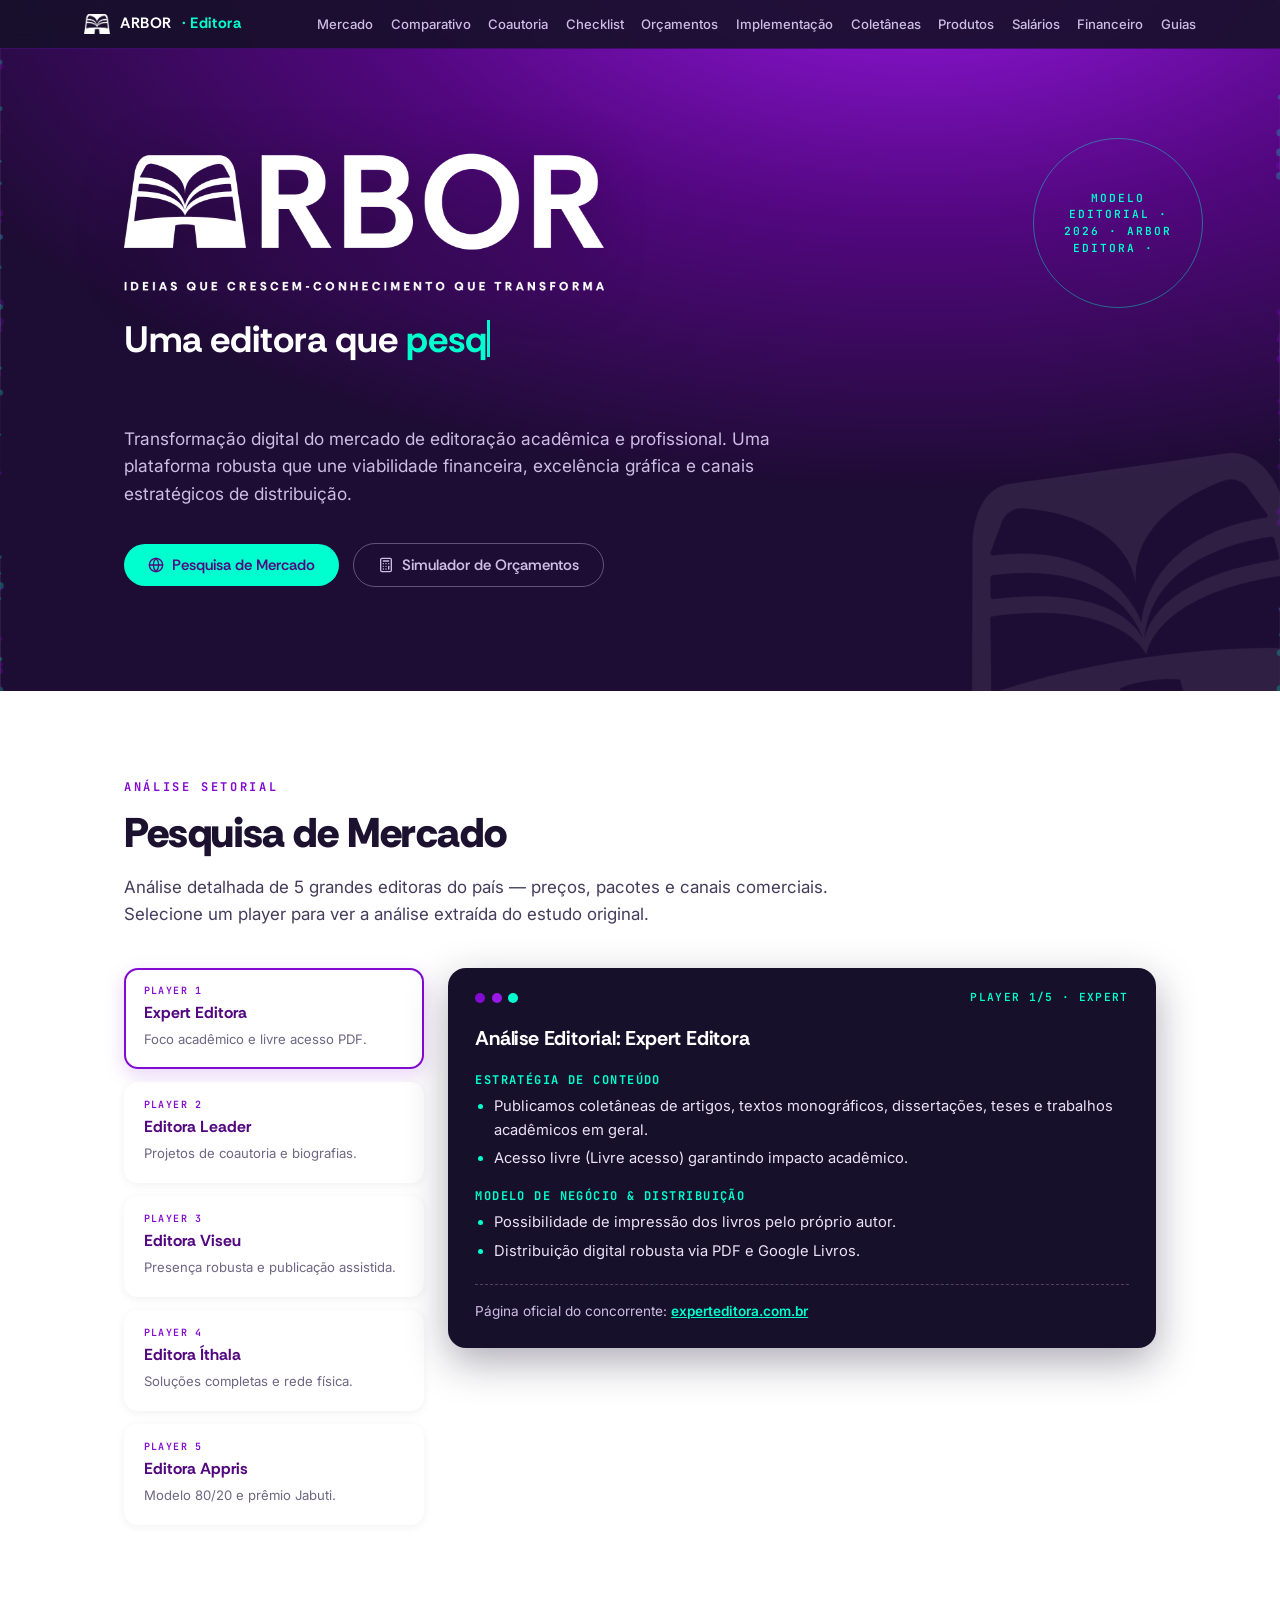
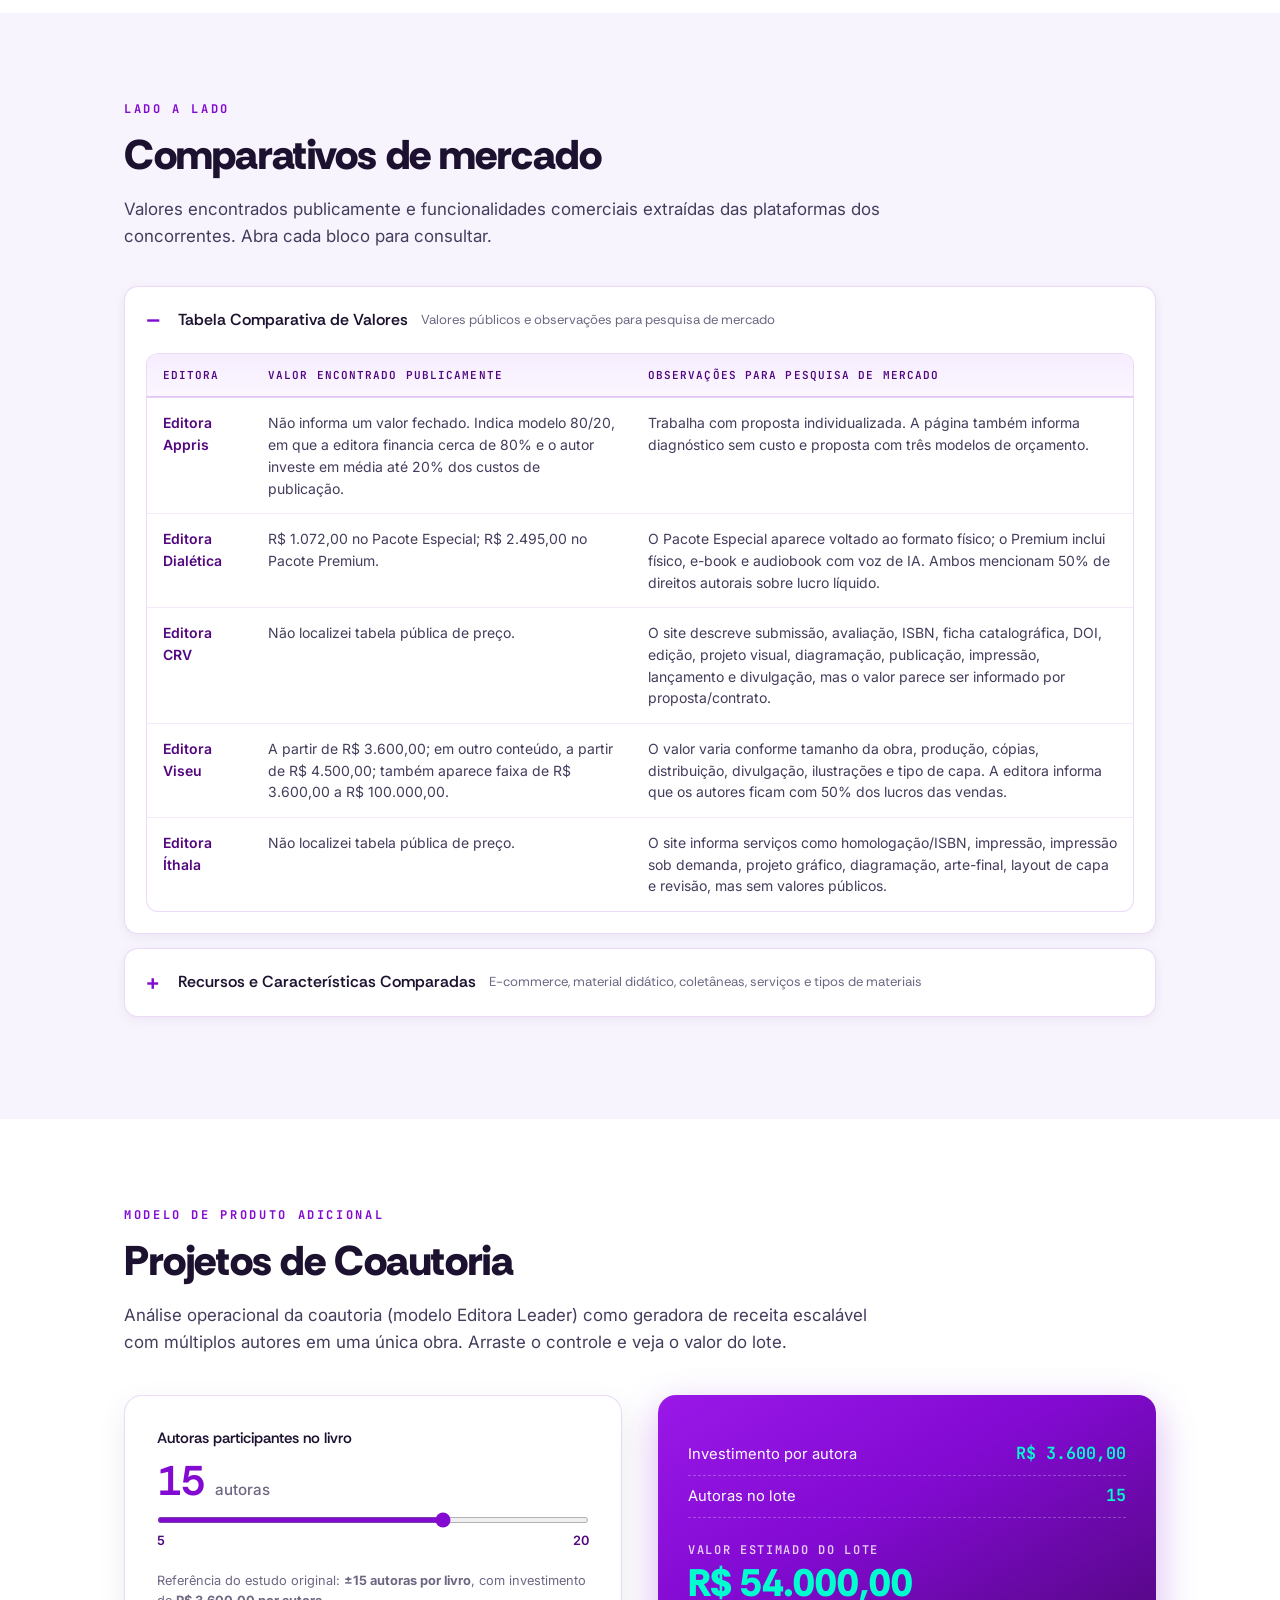
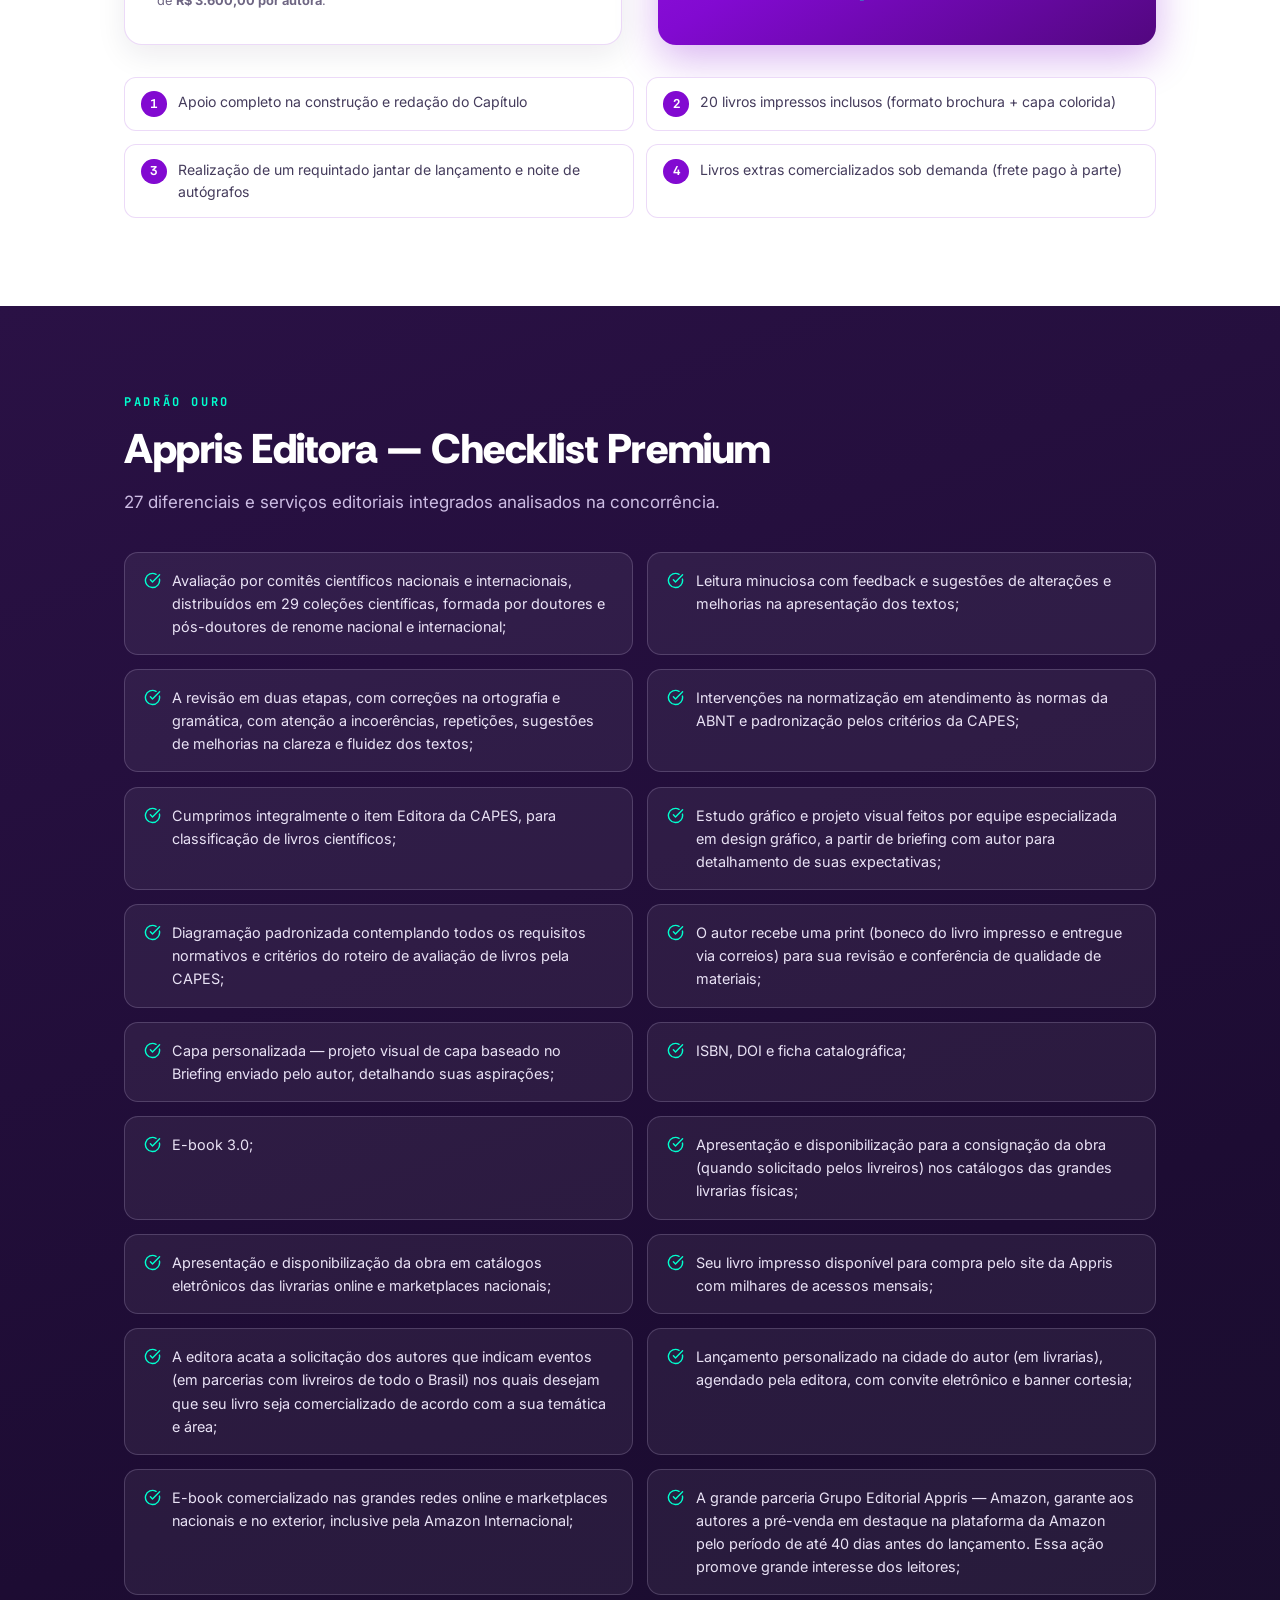
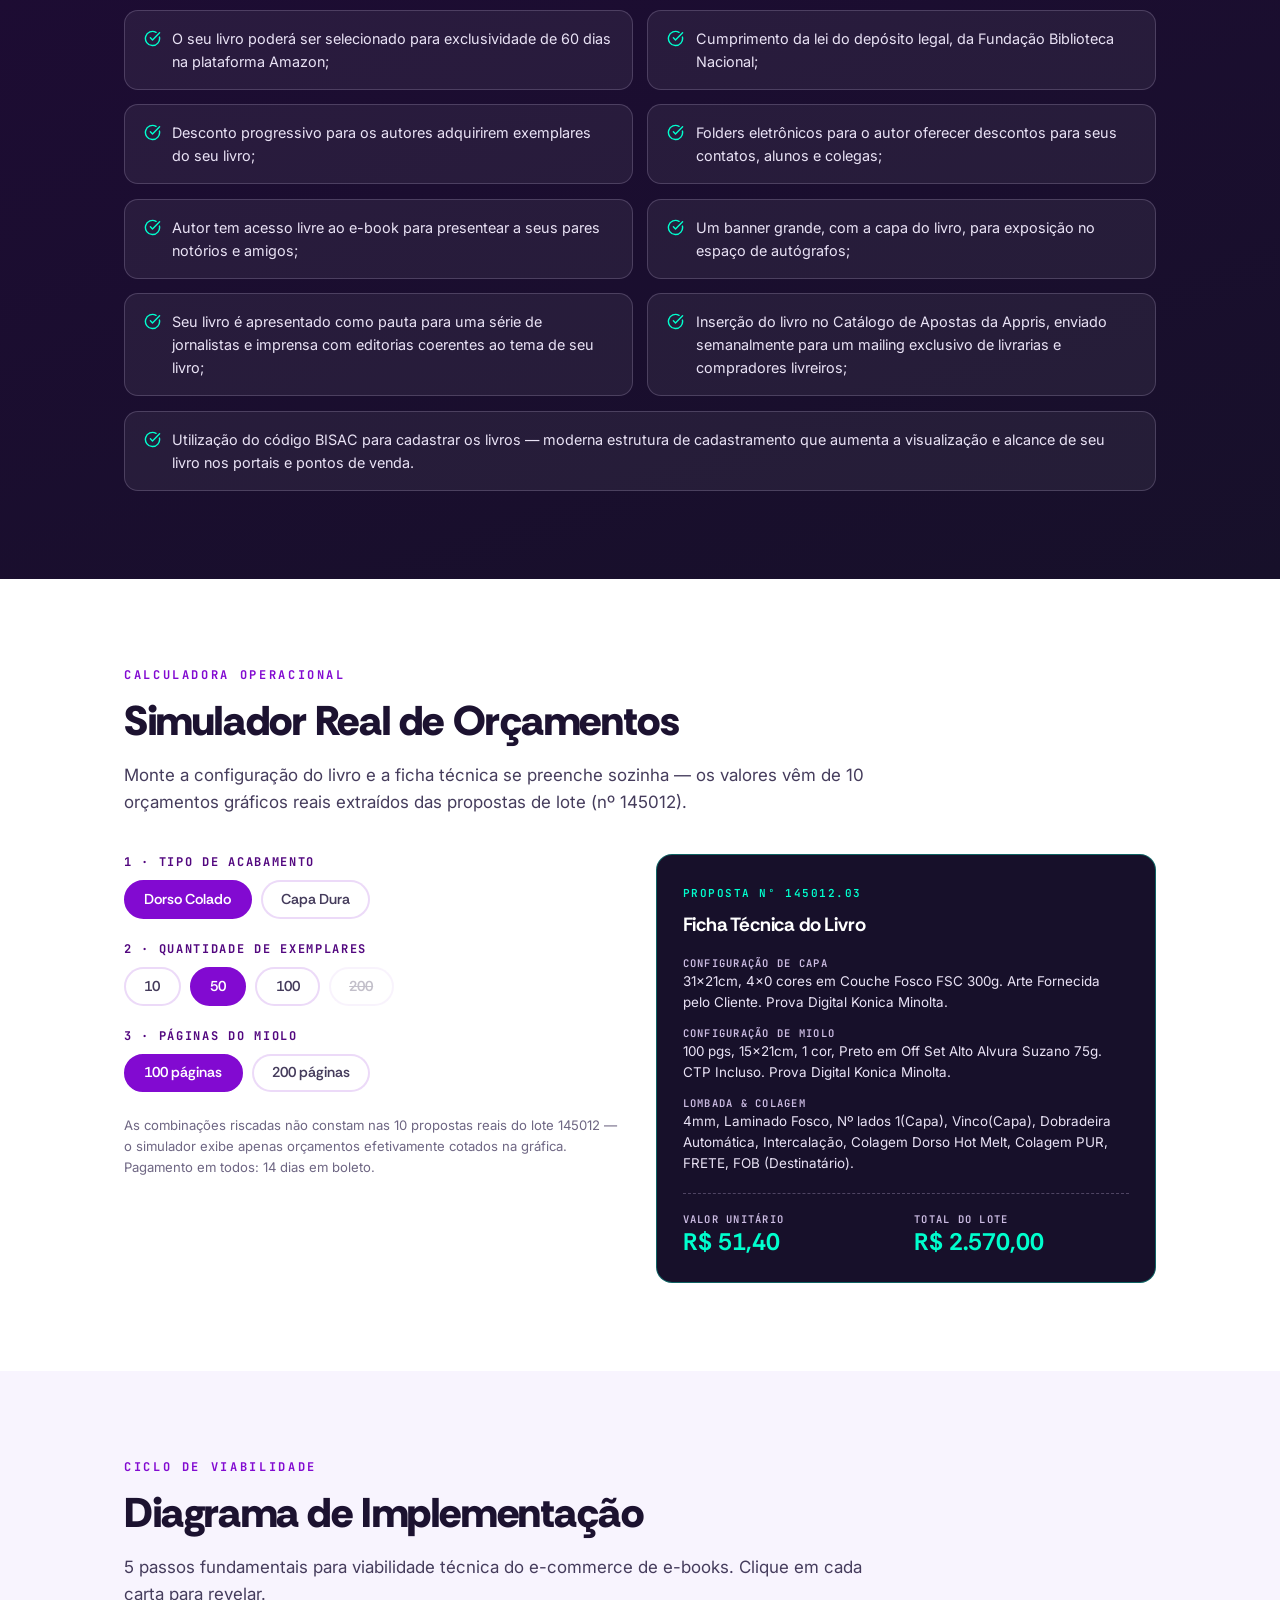
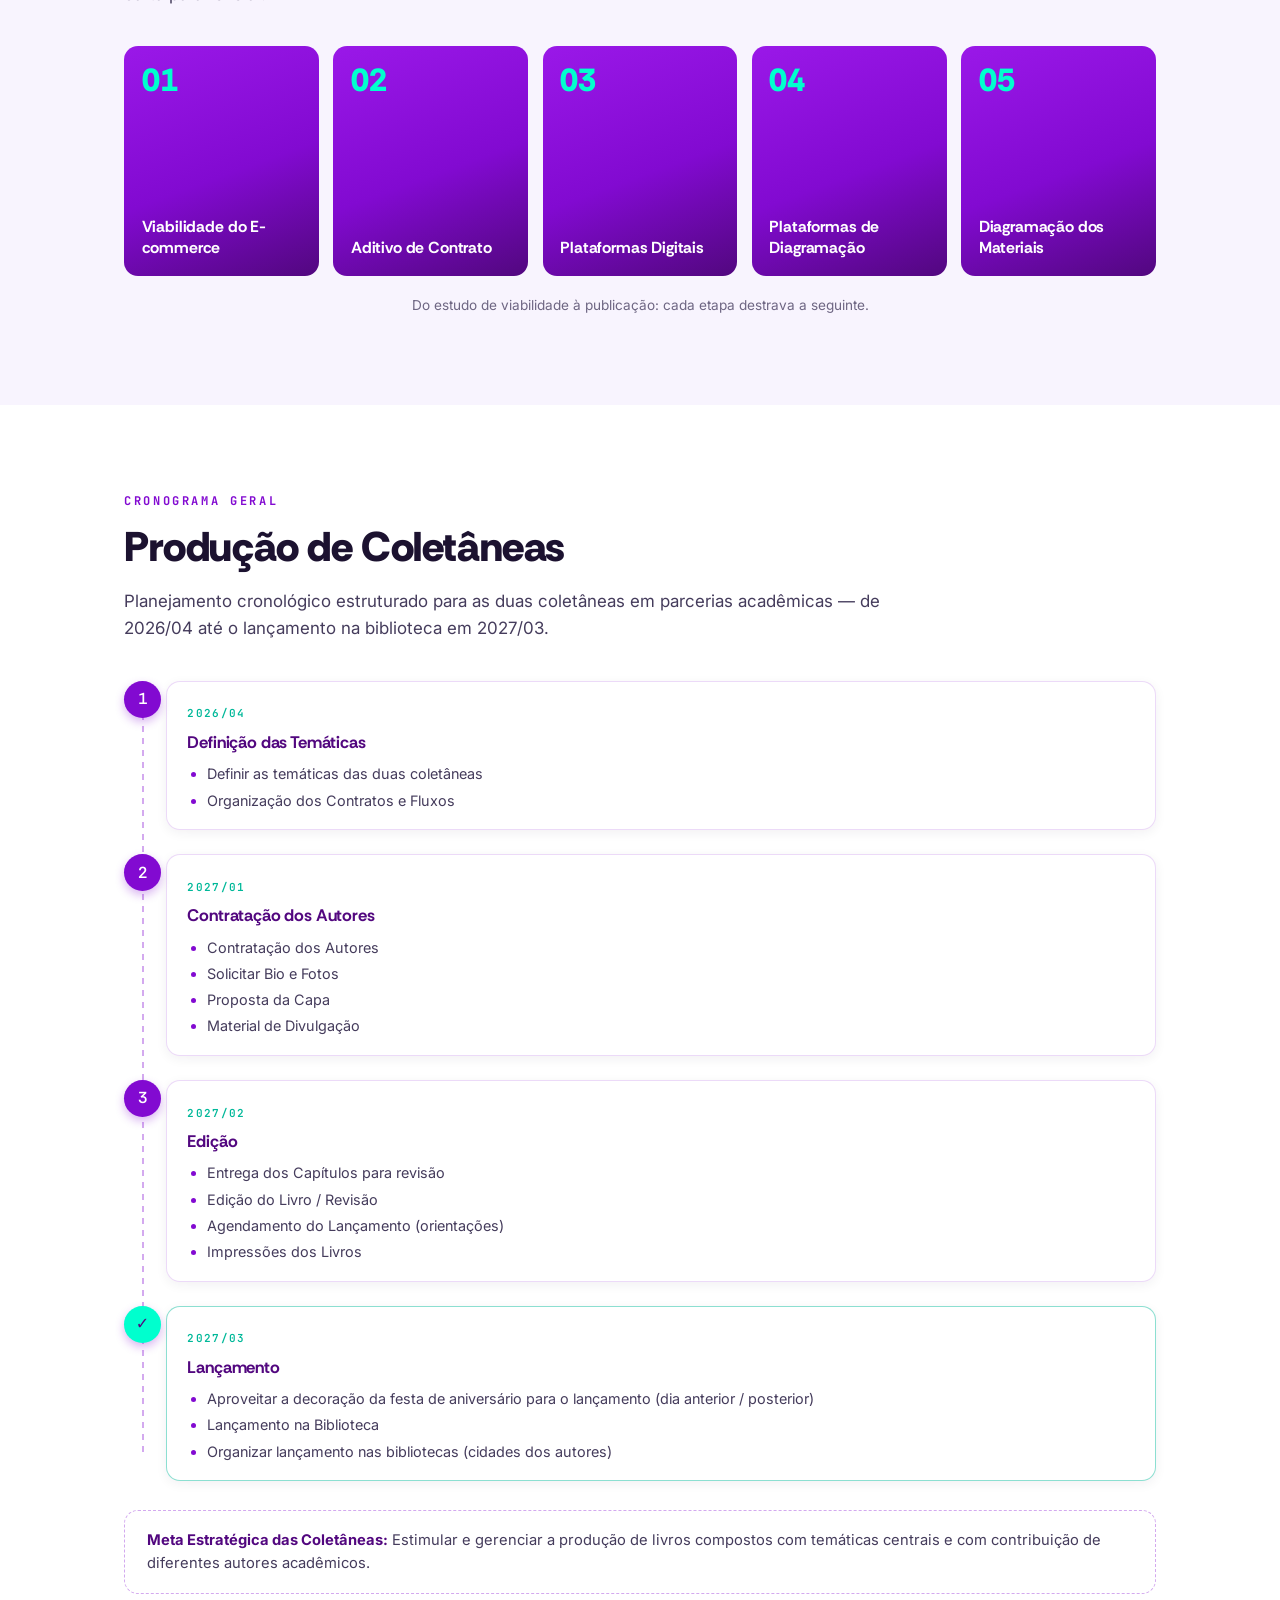
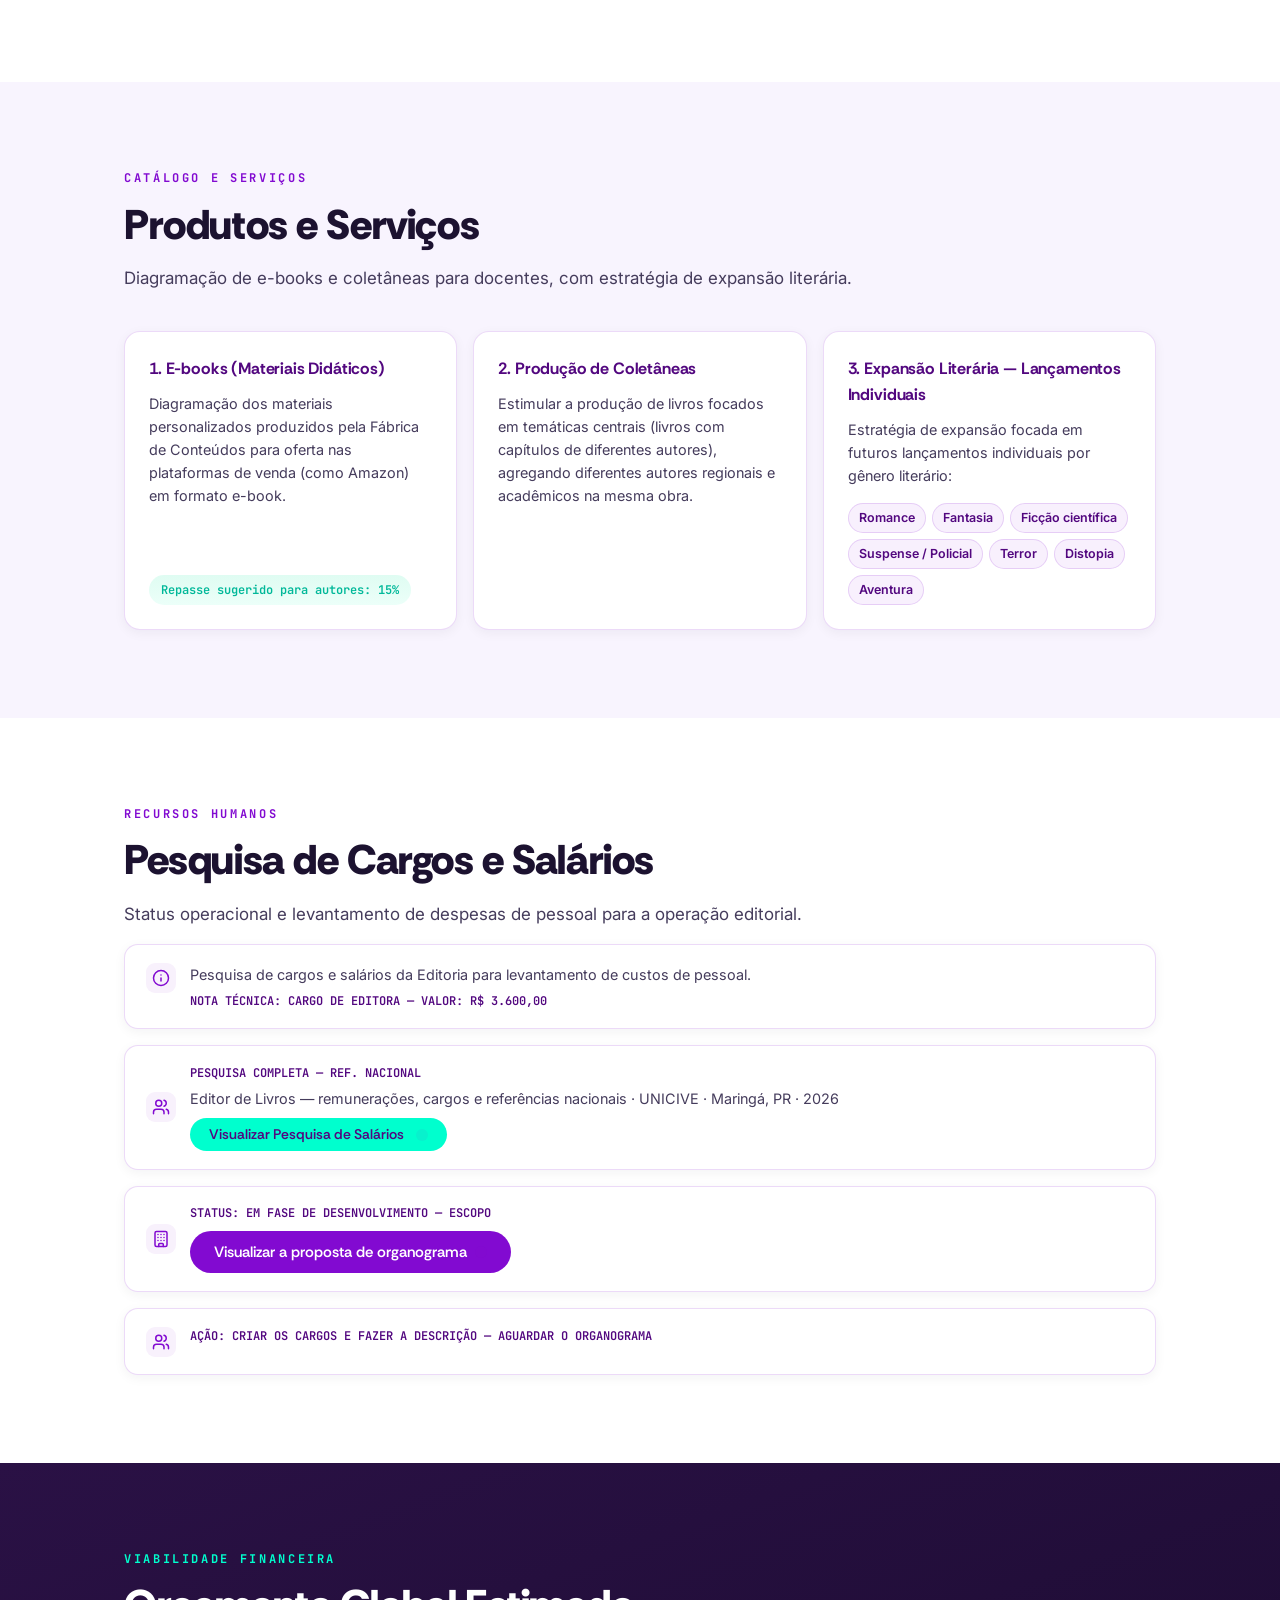
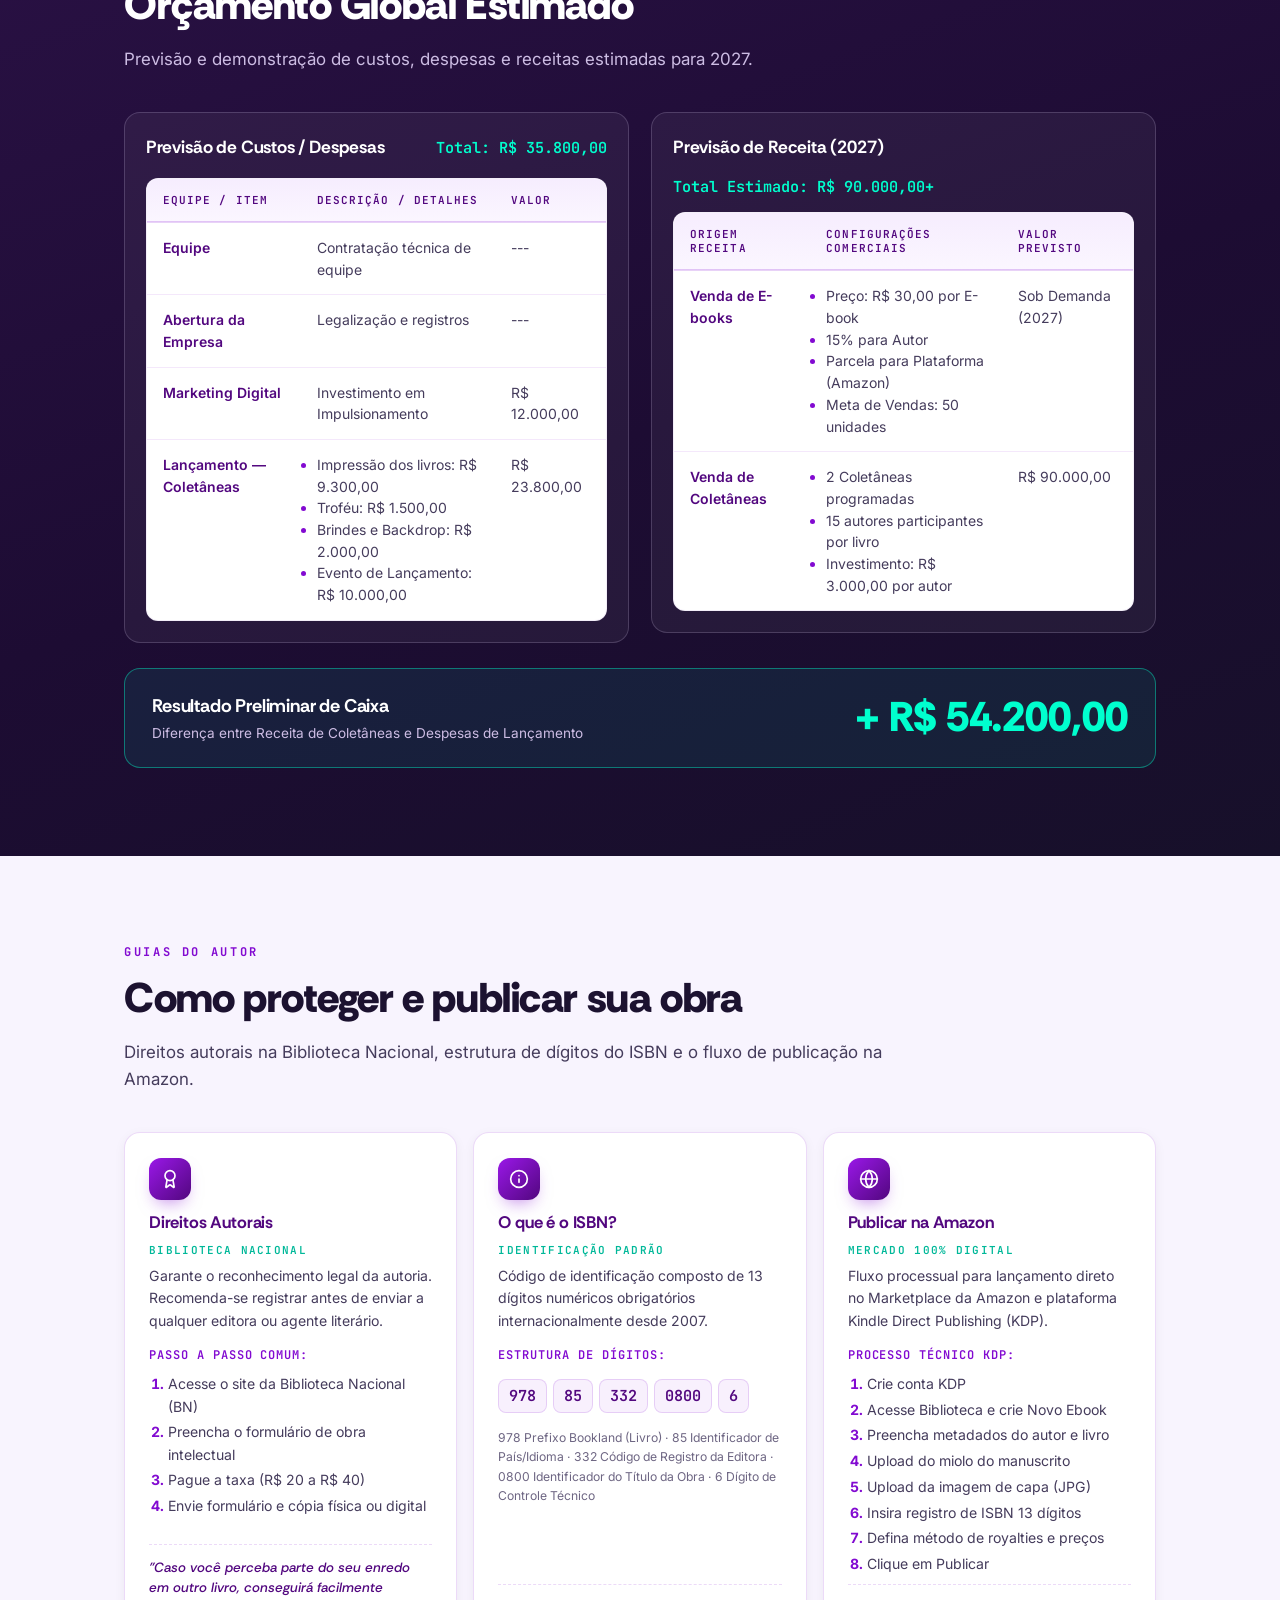
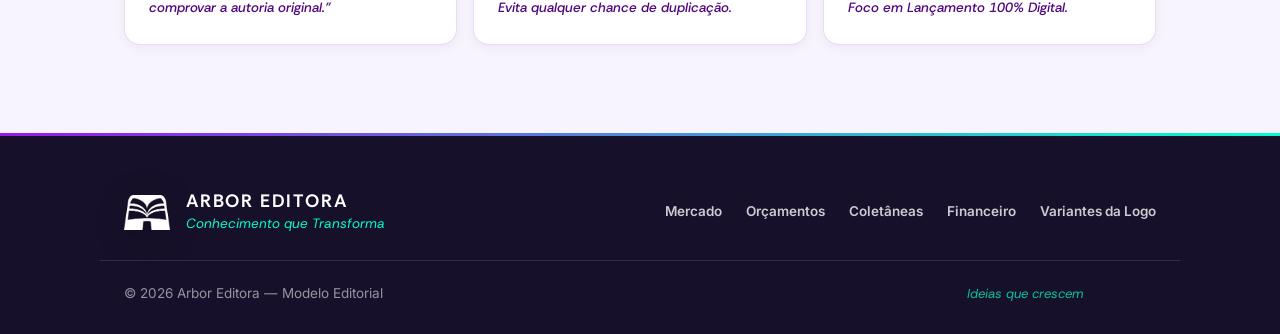
==== commit 35746bc4: "feat: add interactive layout scripts and styles for progressive enhancement and project simulation" ====
--- a/index.html
+++ b/index.html
@@ -66,6 +66,7 @@
 
   <!-- ================= HERO ================= -->
   <header class="hero" id="topo">
+    <canvas id="hero-particles" style="position: absolute; inset: 0; width: 100%; height: 100%; z-index: 1; pointer-events: none; opacity: 0.6;"></canvas>
     <div class="selo">Modelo Editorial · 2026 · Arbor Editora ·&nbsp;</div>
     <div class="wrap">
       <img src="img/logo-editora-13.png" alt="ARBOR — Ideias que crescem, conhecimento que transforma" class="hero-main-logo">
@@ -598,137 +599,28 @@
           <span class="status">NOTA TÉCNICA: CARGO DE EDITORA — VALOR: R$ 3.600,00</span>
         </div>
       </div>
-
-      <div style="margin-top:1rem">
-        <details class="acordeao">
-          <summary>Visualizar Pesquisa de Salários<span class="resumo">Editor de Livros — remunerações, cargos e referências nacionais · UNICIVE · Maringá, PR · 2026</span></summary>
-          <div class="corpo relatorio-corpo">
-            <header>
-              <h4>Pesquisa de Mercado — Editor de Livros</h4>
-              <p>Análise de remunerações, cargos e referências nacionais para a operação editorial.<br>
-                UNICIVE — Centro Universitário Cidade Verde · Maringá, PR · 2026</p>
-            </header>
-
-            <div>
-              <h5>1. Visão Geral: Pesquisa de Mercado Vagas</h5>
-              <p class="explica">Levantamento amostral de vagas ativas no mercado nacional para profissionais
-                da área editorial em canais de recrutamento online. Todas as vagas: modalidade híbrida,
-                plataforma beBee.</p>
-              <ul class="lista-vagas">
-                <li>
-                  <div class="vaga-info"><b>Editor / Gestor de Produção Editorial</b><span>Microkids Tecnologia Educacional</span></div>
-                  <span class="salario">R$ 13.000,00</span>
-                </li>
-                <li>
-                  <div class="vaga-info"><b>Pessoa Editora Assistente Pleno Matemática — PNLD</b><span>FTD Educação</span></div>
-                  <span class="salario">R$ 1.000 – R$ 12.000</span>
-                </li>
-                <li>
-                  <div class="vaga-info"><b>Pessoa Editora de Conteúdo Digital Jr. | Ciências da Natureza</b><span>FTD Educação</span></div>
-                  <span class="salario">R$ 2.900 – R$ 4.000</span>
-                </li>
-                <li>
-                  <div class="vaga-info"><b>Pessoa Editora de Avaliações — Ciências da Natureza</b><span>Arco Educação</span></div>
-                  <span class="salario">R$ 4.600 – R$ 7.000</span>
-                </li>
-                <li>
-                  <div class="vaga-info"><b>Pessoa Editora de Avaliações — Linguagens</b><span>Arco Educação</span></div>
-                  <span class="salario">R$ 4.600 – R$ 7.000</span>
-                </li>
-                <li>
-                  <div class="vaga-info"><b>Pessoa Editora Assistente Pleno I Avaliação</b><span>FTD Educação</span></div>
-                  <span class="salario">R$ 1.000 – R$ 12.000</span>
-                </li>
-                <li>
-                  <div class="vaga-info"><b>Pessoa Editora Assistente Pleno | São Paulo</b><span>FTD Educação</span></div>
-                  <span class="salario">R$ 2.100 – R$ 27.000</span>
-                </li>
-                <li>
-                  <div class="vaga-info"><b>Pessoa Editora Assistente PL — História</b><span>FTD Educação</span></div>
-                  <span class="salario">R$ 8.750 – R$ 39.500</span>
-                </li>
-                <li>
-                  <div class="vaga-info"><b>Pessoa Editora Assistente JR — PNLD — Matemática</b><span>FTD Educação</span></div>
-                  <span class="salario">R$ 1.250 – R$ 1.600</span>
-                </li>
-                <li>
-                  <div class="vaga-info"><b>Pessoa Editora SR — História | PNLD</b><span>Netvagas</span></div>
-                  <span class="salario">R$ 6.000 – R$ 9.000</span>
-                </li>
-                <li>
-                  <div class="vaga-info"><b>Pessoa Editora de Conteúdo Bilíngue</b><span>Arco Educação</span></div>
-                  <span class="salario">R$ 1.500 – R$ 3.000</span>
-                </li>
-                <li>
-                  <div class="vaga-info"><b>Pessoa Editora Assistente Pleno I Idiomas</b><span>FTD Educação</span></div>
-                  <span class="salario">R$ 1.000 – R$ 12.000</span>
-                </li>
-              </ul>
-              <p class="fonte">Quadro 1</p>
-            </div>
-
-            <div>
-              <h5>2. Referência salarial nacional (CBO 2616-10 — Editor de Livro)</h5>
-              <p class="explica">Referência consolidada para a
-                ocupação de Editor de Livro com dados regulamentados e contratações oficiais vigentes no
-                território nacional.</p>
-              <div class="tabela-scroll estreita">
-                <table>
-                  <thead><tr><th>Indicador</th><th>Valor de Referência</th></tr></thead>
-                  <tbody>
-                    <tr><td>Média salarial</td><td>R$ 6.563 / mês</td></tr>
-                    <tr><td>Mediana</td><td>R$ 5.949 / mês</td></tr>
-                    <tr><td>Piso (acordos coletivos)</td><td>R$ 9.111 / mês</td></tr>
-                    <tr><td>Teto salarial</td><td>R$ 11.632 / mês</td></tr>
-                    <tr><td>Jornada média</td><td>42h / semana</td></tr>
-                    <tr><td>Regime contratual</td><td>CLT (Consolidação das Leis do Trabalho)</td></tr>
-                  </tbody>
-                </table>
-              </div>
-              <p class="fonte">Quadro 2</p>
-            </div>
-
-            <div>
-              <h5>3. Referências salariais consolidadas</h5>
-              <p class="explica">Comparativo direto por cargo
-                editorial e fonte de apuração de mercado, considerando contratações em regime CLT na região de
-                São Paulo e nível nacional.</p>
-              <ul class="lista-vagas">
-                <li>
-                  <div class="vaga-info"><b>Editor de Livro (CBO 2616-10)</b><span>Portal Salário / CAGED · 42h/sem</span></div>
-                  <span class="salario">R$ 6.645 média · R$ 9.167 piso</span>
-                </li>
-                <li>
-                  <div class="vaga-info"><b>Editor Assistente (SP)</b><span>Portal Salário / CAGED · 44h/sem</span></div>
-                  <span class="salario">R$ 4.275 – R$ 12.364</span>
-                </li>
-                <li>
-                  <div class="vaga-info"><b>Assistente Editorial (SP)</b><span>Portal Salário / CAGED · 38h/sem</span></div>
-                  <span class="salario">R$ 4.782 mediana · R$ 5.996 piso</span>
-                </li>
-                <li>
-                  <div class="vaga-info"><b>Editor (geral)</b><span>Glassdoor · 1.221 relatos</span></div>
-                  <span class="salario">R$ 3.000 – R$ 7.000</span>
-                </li>
-              </ul>
-              <p class="fonte">Quadro 3</p>
-            </div>
-
-            <p class="conclusao">Os dados demonstram que as remunerações praticadas no mercado editorial oscilam
-              de R$ 3.000,00 a R$ 13.000,00. Com base no diagnóstico local e na política de enquadramento da
-              instituição, define-se para o cargo de Editora na Arbor Editora o valor de
-              <strong>R$ 3.600,00 mensais</strong>, garantindo o alinhamento com a média inicial de mercado e
-              viabilidade operacional do projeto.</p>
-          </div>
-        </details>
-      </div>
-
-      <div class="aviso">
+      <div class="aviso" style="align-items: center;">
+        <svg class="ic"><use href="#i-usuarios"/></svg>
+        <div>
+          <span class="status" style="margin-top:0">PESQUISA COMPLETA — REF. NACIONAL</span>
+          <p style="margin-top:4px; font-size:0.9rem; color:var(--ink-2);">Editor de Livros — remunerações, cargos e referências nacionais · UNICIVE · Maringá, PR · 2026</p>
+          <div style="margin-top:8px">
+            <button id="btn-abrir-pesquisa" class="btn btn-verde" style="font-size:14px; padding: 0.5rem 1.2rem;">
+              Visualizar Pesquisa de Salários <svg class="ic" style="width:12px;height:12px;margin-left:4px"><use href="#i-link"/></svg>
+            </button>
+          </div>
+        </div>
+      </div>
+
+      <div class="aviso" style="align-items: center;">
         <svg class="ic"><use href="#i-predio"/></svg>
         <div>
           <span class="status" style="margin-top:0">STATUS: EM FASE DE DESENVOLVIMENTO — ESCOPO</span>
-          <p style="margin-top:6px"><a href="https://canva.link/13i7yhxjbybjcjy" target="_blank" rel="noopener">
-            Visualizar a proposta de organograma <svg class="ic" style="width:12px;height:12px"><use href="#i-link"/></svg></a></p>
+          <div style="margin-top:8px">
+            <a class="btn btn-roxo" href="https://canva.link/13i7yhxjbybjcjy" target="_blank" rel="noopener">
+              Visualizar a proposta de organograma <svg class="ic" style="width:12px;height:12px"><use href="#i-link"/></svg>
+            </a>
+          </div>
         </div>
       </div>
 
@@ -919,6 +811,139 @@
     </div>
   </footer>
 
+  <!-- Modal de Pesquisa de Salários -->
+  <div id="modal-pesquisa" class="modal-overlay" aria-hidden="true" role="dialog" aria-labelledby="modal-titulo">
+    <div class="modal-container">
+      <header class="modal-header">
+        <h3 id="modal-titulo">Pesquisa de Cargos e Salários</h3>
+        <button class="btn-fechar" id="btn-fechar-modal" aria-label="Fechar modal">
+          <svg class="ic" style="width:20px;height:20px" viewBox="0 0 24 24" fill="none" stroke="currentColor" stroke-width="2.5" stroke-linecap="round" stroke-linejoin="round">
+            <line x1="18" y1="6" x2="6" y2="18"></line>
+            <line x1="6" y1="6" x2="18" y2="18"></line>
+          </svg>
+        </button>
+      </header>
+      <div class="modal-body relatorio-corpo">
+        <header>
+          <h4>Pesquisa de Mercado — Editor de Livros</h4>
+          <p style="color: var(--ink-3); font-size: 0.82rem; margin-top: 4px;">Análise de remunerações, cargos e referências nacionais para a operação editorial.<br>
+            UNICIVE — Centro Universitário Cidade Verde · Maringá, PR · 2026</p>
+        </header>
+
+        <div>
+          <h5>1. Visão Geral: Pesquisa de Mercado Vagas</h5>
+          <p class="explica">Levantamento amostral de vagas ativas no mercado nacional para profissionais
+            da área editorial em canais de recrutamento online. Todas as vagas: modalidade híbrida,
+            plataforma beBee.</p>
+          <ul class="lista-vagas">
+            <li>
+              <div class="vaga-info"><b>Editor / Gestor de Produção Editorial</b><span>Microkids Tecnologia Educacional</span></div>
+              <span class="salario">R$ 13.000,00</span>
+            </li>
+            <li>
+              <div class="vaga-info"><b>Pessoa Editora Assistente Pleno Matemática — PNLD</b><span>FTD Educação</span></div>
+              <span class="salario">R$ 1.000 – R$ 12.000</span>
+            </li>
+            <li>
+              <div class="vaga-info"><b>Pessoa Editora de Conteúdo Digital Jr. | Ciências da Natureza</b><span>FTD Educação</span></div>
+              <span class="salario">R$ 2.900 – R$ 4.000</span>
+            </li>
+            <li>
+              <div class="vaga-info"><b>Pessoa Editora de Avaliações — Ciências da Natureza</b><span>Arco Educação</span></div>
+              <span class="salario">R$ 4.600 – R$ 7.000</span>
+            </li>
+            <li>
+              <div class="vaga-info"><b>Pessoa Editora de Avaliações — Linguagens</b><span>Arco Educação</span></div>
+              <span class="salario">R$ 4.600 – R$ 7.000</span>
+            </li>
+            <li>
+              <div class="vaga-info"><b>Pessoa Editora Assistente Pleno I Avaliação</b><span>FTD Educação</span></div>
+              <span class="salario">R$ 1.000 – R$ 12.000</span>
+            </li>
+            <li>
+              <div class="vaga-info"><b>Pessoa Editora Assistente Pleno | São Paulo</b><span>FTD Educação</span></div>
+              <span class="salario">R$ 2.100 – R$ 27.000</span>
+            </li>
+            <li>
+              <div class="vaga-info"><b>Pessoa Editora Assistente PL — História</b><span>FTD Educação</span></div>
+              <span class="salario">R$ 8.750 – R$ 39.500</span>
+            </li>
+            <li>
+              <div class="vaga-info"><b>Pessoa Editora Assistente JR — PNLD — Matemática</b><span>FTD Educação</span></div>
+              <span class="salario">R$ 1.250 – R$ 1.600</span>
+            </li>
+            <li>
+              <div class="vaga-info"><b>Pessoa Editora SR — História | PNLD</b><span>Netvagas</span></div>
+              <span class="salario">R$ 6.000 – R$ 9.000</span>
+            </li>
+            <li>
+              <div class="vaga-info"><b>Pessoa Editora de Conteúdo Bilíngue</b><span>Arco Educação</span></div>
+              <span class="salario">R$ 1.500 – R$ 3.000</span>
+            </li>
+            <li>
+              <div class="vaga-info"><b>Pessoa Editora Assistente Pleno I Idiomas</b><span>FTD Educação</span></div>
+              <span class="salario">R$ 1.000 – R$ 12.000</span>
+            </li>
+          </ul>
+          <p class="fonte">Quadro 1</p>
+        </div>
+
+        <div>
+          <h5>2. Referência salarial nacional (CBO 2616-10 — Editor de Livro)</h5>
+          <p class="explica">Referência consolidada para a
+            ocupação de Editor de Livro com dados regulamentados e contratações oficiais vigentes no
+            território nacional.</p>
+          <div class="tabela-scroll estreita">
+            <table>
+              <thead><tr><th>Indicador</th><th>Valor de Referência</th></tr></thead>
+              <tbody>
+                <tr><td>Média salarial</td><td>R$ 6.563 / mês</td></tr>
+                <tr><td>Mediana</td><td>R$ 5.949 / mês</td></tr>
+                <tr><td>Piso (acordos coletivos)</td><td>R$ 9.111 / mês</td></tr>
+                <tr><td>Teto salarial</td><td>R$ 11.632 / mês</td></tr>
+                <tr><td>Jornada média</td><td>42h / semana</td></tr>
+                <tr><td>Regime contratual</td><td>CLT (Consolidação das Leis do Trabalho)</td></tr>
+              </tbody>
+            </table>
+          </div>
+          <p class="fonte">Quadro 2</p>
+        </div>
+
+        <div>
+          <h5>3. Referências salariais consolidadas</h5>
+          <p class="explica">Comparativo direto por cargo
+            editorial e fonte de apuração de mercado, considerando contratações em regime CLT na região de
+            São Paulo e nível nacional.</p>
+          <ul class="lista-vagas">
+            <li>
+              <div class="vaga-info"><b>Editor de Livro (CBO 2616-10)</b><span>Portal Salário / CAGED · 42h/sem</span></div>
+              <span class="salario">R$ 6.645 média · R$ 9.167 piso</span>
+            </li>
+            <li>
+              <div class="vaga-info"><b>Editor Assistente (SP)</b><span>Portal Salário / CAGED · 44h/sem</span></div>
+              <span class="salario">R$ 4.275 – R$ 12.364</span>
+            </li>
+            <li>
+              <div class="vaga-info"><b>Assistente Editorial (SP)</b><span>Portal Salário / CAGED · 38h/sem</span></div>
+              <span class="salario">R$ 4.782 mediana · R$ 5.996 piso</span>
+            </li>
+            <li>
+              <div class="vaga-info"><b>Editor (geral)</b><span>Glassdoor · 1.221 relatos</span></div>
+              <span class="salario">R$ 3.000 – R$ 7.000</span>
+            </li>
+          </ul>
+          <p class="fonte">Quadro 3</p>
+        </div>
+
+        <p class="conclusao">Os dados demonstram que as remunerações praticadas no mercado editorial oscilam
+          de R$ 3.000,00 a R$ 13.000,00. Com base no diagnóstico local e na política de enquadramento da
+          instituição, define-se para o cargo de Editora na Arbor Editora o valor de
+          <strong>R$ 3.600,00 mensais</strong>, garantindo o alinhamento com a média inicial de mercado e
+          viabilidade operacional do projeto.</p>
+      </div>
+    </div>
+  </div>
+
   <script src="js/script.js"></script>
 
 </body>
--- a/css/estilo.css
+++ b/css/estilo.css
@@ -649,6 +649,79 @@
 html.js .reveal { opacity: 0; transform: translateY(24px); transition: opacity .6s ease, transform .6s ease; }
 html.js .reveal.vis { opacity: 1; transform: none; }
 
+/* ---------- Modal de Pesquisa de Salários ---------- */
+.modal-overlay {
+  position: fixed;
+  inset: 0;
+  background: rgba(28, 18, 48, 0.6);
+  backdrop-filter: blur(8px);
+  -webkit-backdrop-filter: blur(8px);
+  display: flex;
+  align-items: center;
+  justify-content: center;
+  z-index: 1000;
+  opacity: 0;
+  pointer-events: none;
+  transition: opacity 0.3s ease;
+}
+.modal-overlay.ativo {
+  opacity: 1;
+  pointer-events: all;
+}
+.modal-container {
+  background: #fff;
+  border-radius: 20px;
+  width: 90%;
+  max-width: 900px;
+  max-height: 85vh;
+  box-shadow: 0 20px 50px rgba(28, 18, 48, 0.15);
+  display: flex;
+  flex-direction: column;
+  transform: translateY(30px) scale(0.95);
+  transition: transform 0.3s cubic-bezier(0.34, 1.56, 0.64, 1);
+  border: 1px solid var(--borda-lavanda);
+  overflow: hidden;
+}
+.modal-overlay.ativo .modal-container {
+  transform: translateY(0) scale(1);
+}
+.modal-header {
+  padding: 1.2rem 2rem;
+  border-bottom: 1px solid var(--borda-lavanda);
+  display: flex;
+  align-items: center;
+  justify-content: space-between;
+  background: var(--papel-2);
+}
+.modal-header h3 {
+  font-size: 1.3rem;
+  color: var(--purple-deep);
+  margin: 0;
+}
+.modal-header .btn-fechar {
+  background: none;
+  border: 0;
+  cursor: pointer;
+  color: var(--ink-2);
+  display: flex;
+  align-items: center;
+  justify-content: center;
+  padding: 8px;
+  border-radius: 50%;
+  transition: background 0.2s, color 0.2s;
+}
+.modal-header .btn-fechar:hover {
+  background: rgba(130, 10, 209, 0.08);
+  color: var(--purple);
+}
+.modal-body {
+  padding: 2rem;
+  overflow-y: auto;
+}
+body.modal-aberto {
+  overflow: hidden;
+}
+
 /* ---------- Responsivo ---------- */
 @media (max-width: 900px) {
   section { padding: 4rem 0; }
@@ -659,6 +732,16 @@
   .auto-grid, .formula-grid, .fin-grid { grid-template-columns: 1fr; }
   .saida { position: static; }
   .guias, .produtos-grid { grid-template-columns: 1fr 1fr; }
+  .modal-container {
+    width: 95%;
+    max-height: 90vh;
+  }
+  .modal-header {
+    padding: 1rem 1.5rem;
+  }
+  .modal-body {
+    padding: 1.5rem;
+  }
 }
 @media (max-width: 640px) {
   .wrap, .container { padding-inline: 18px; }
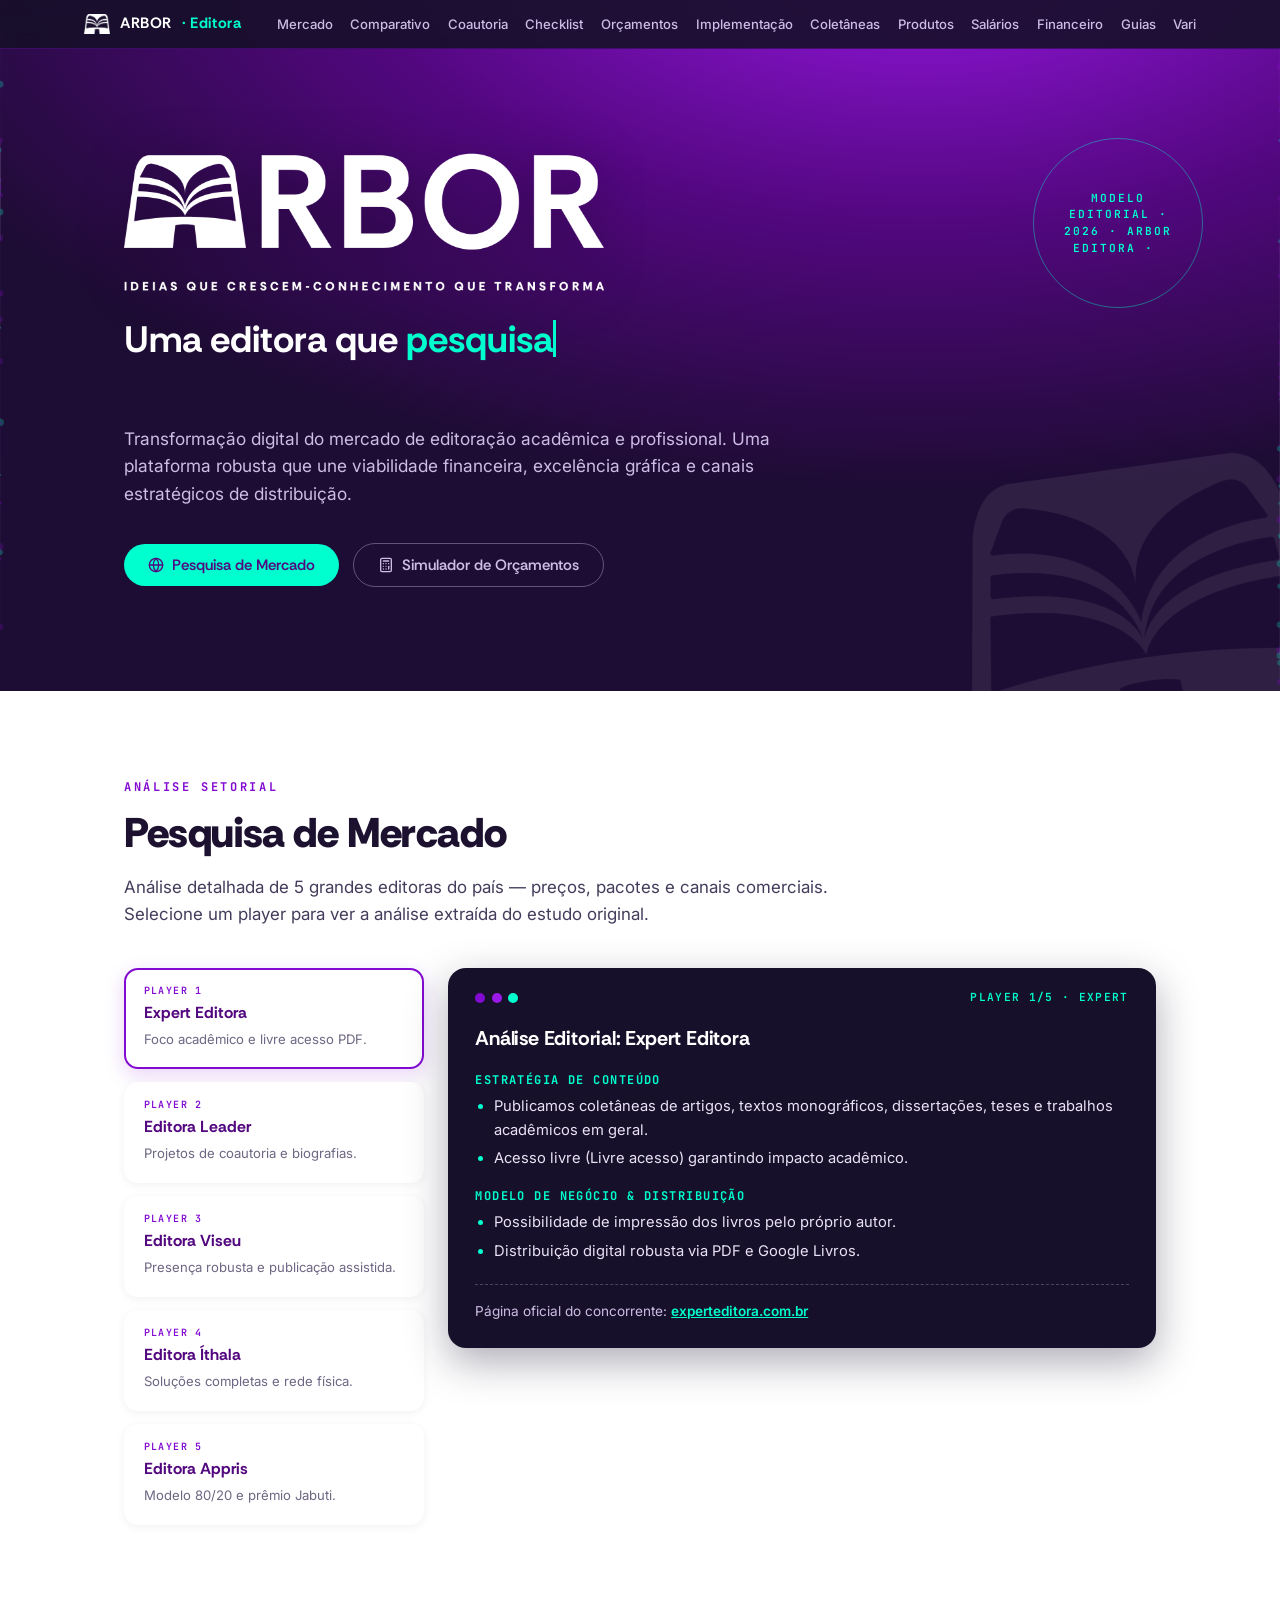
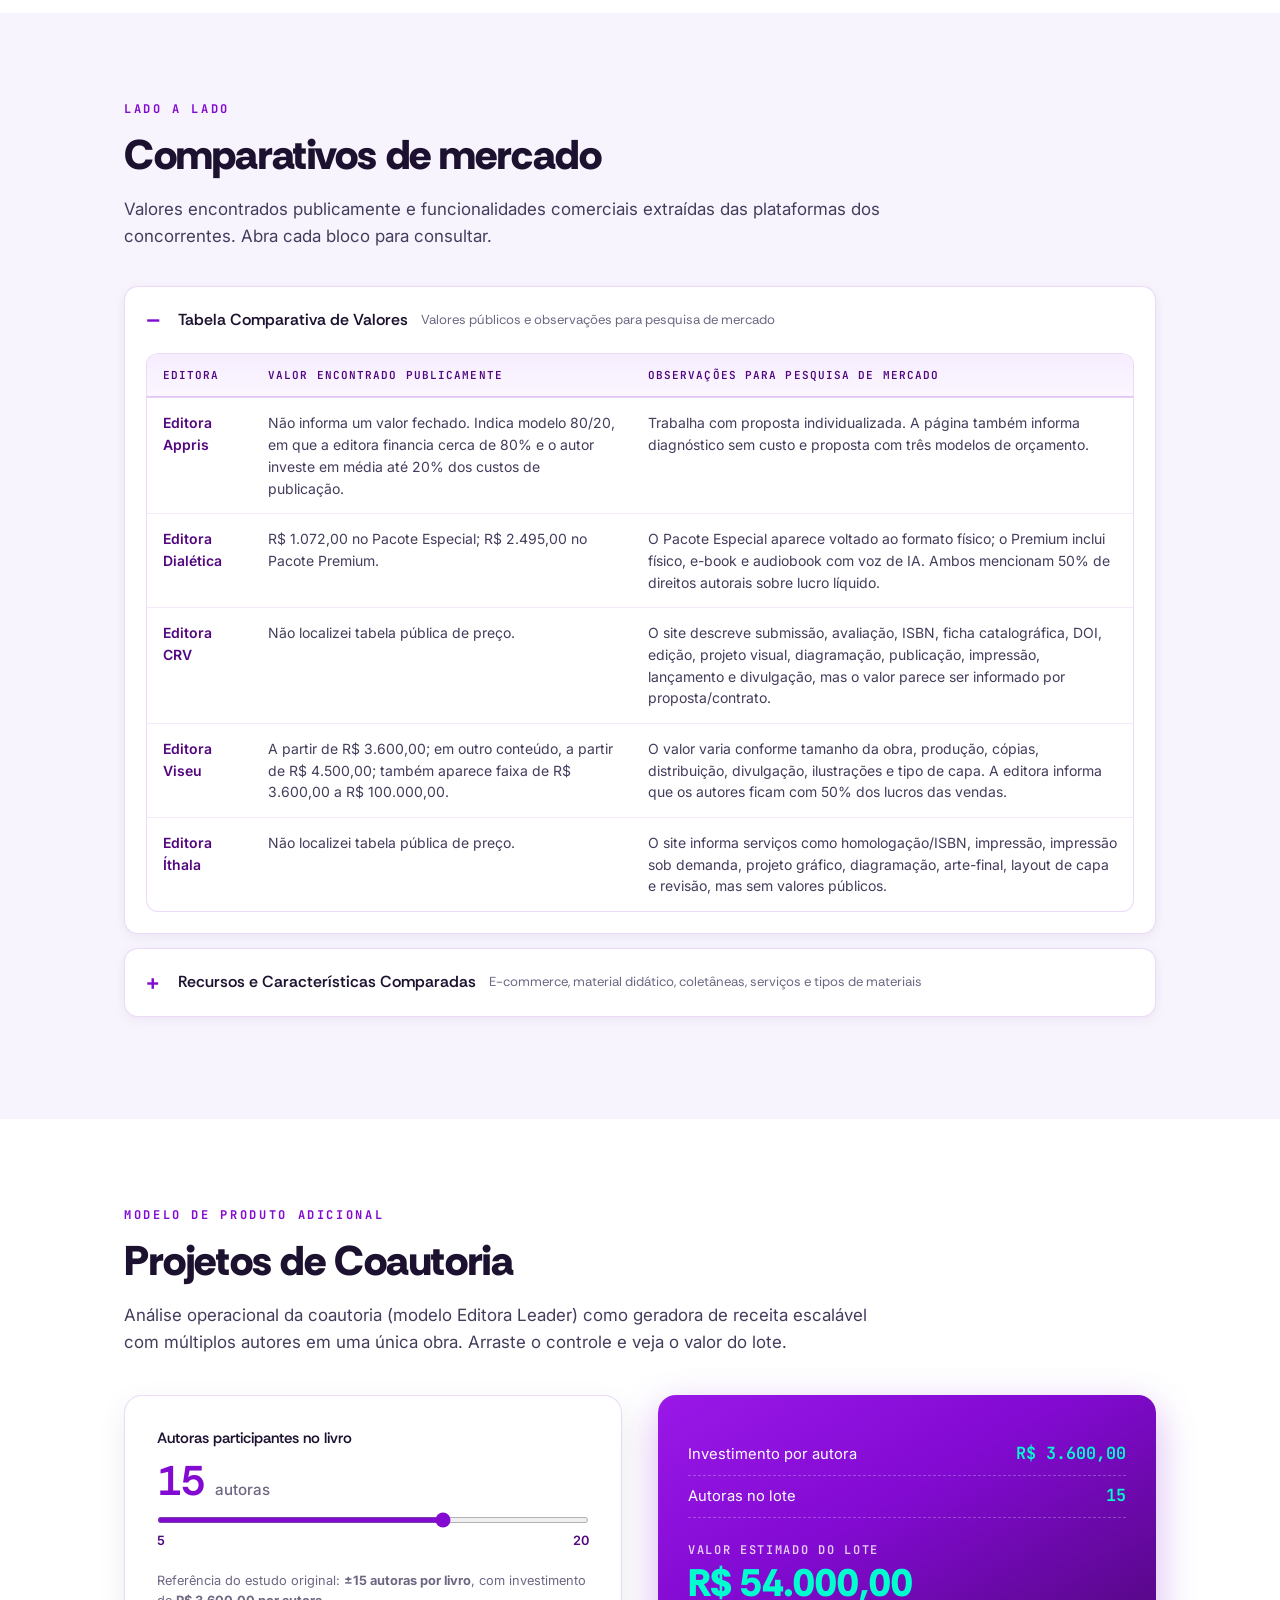
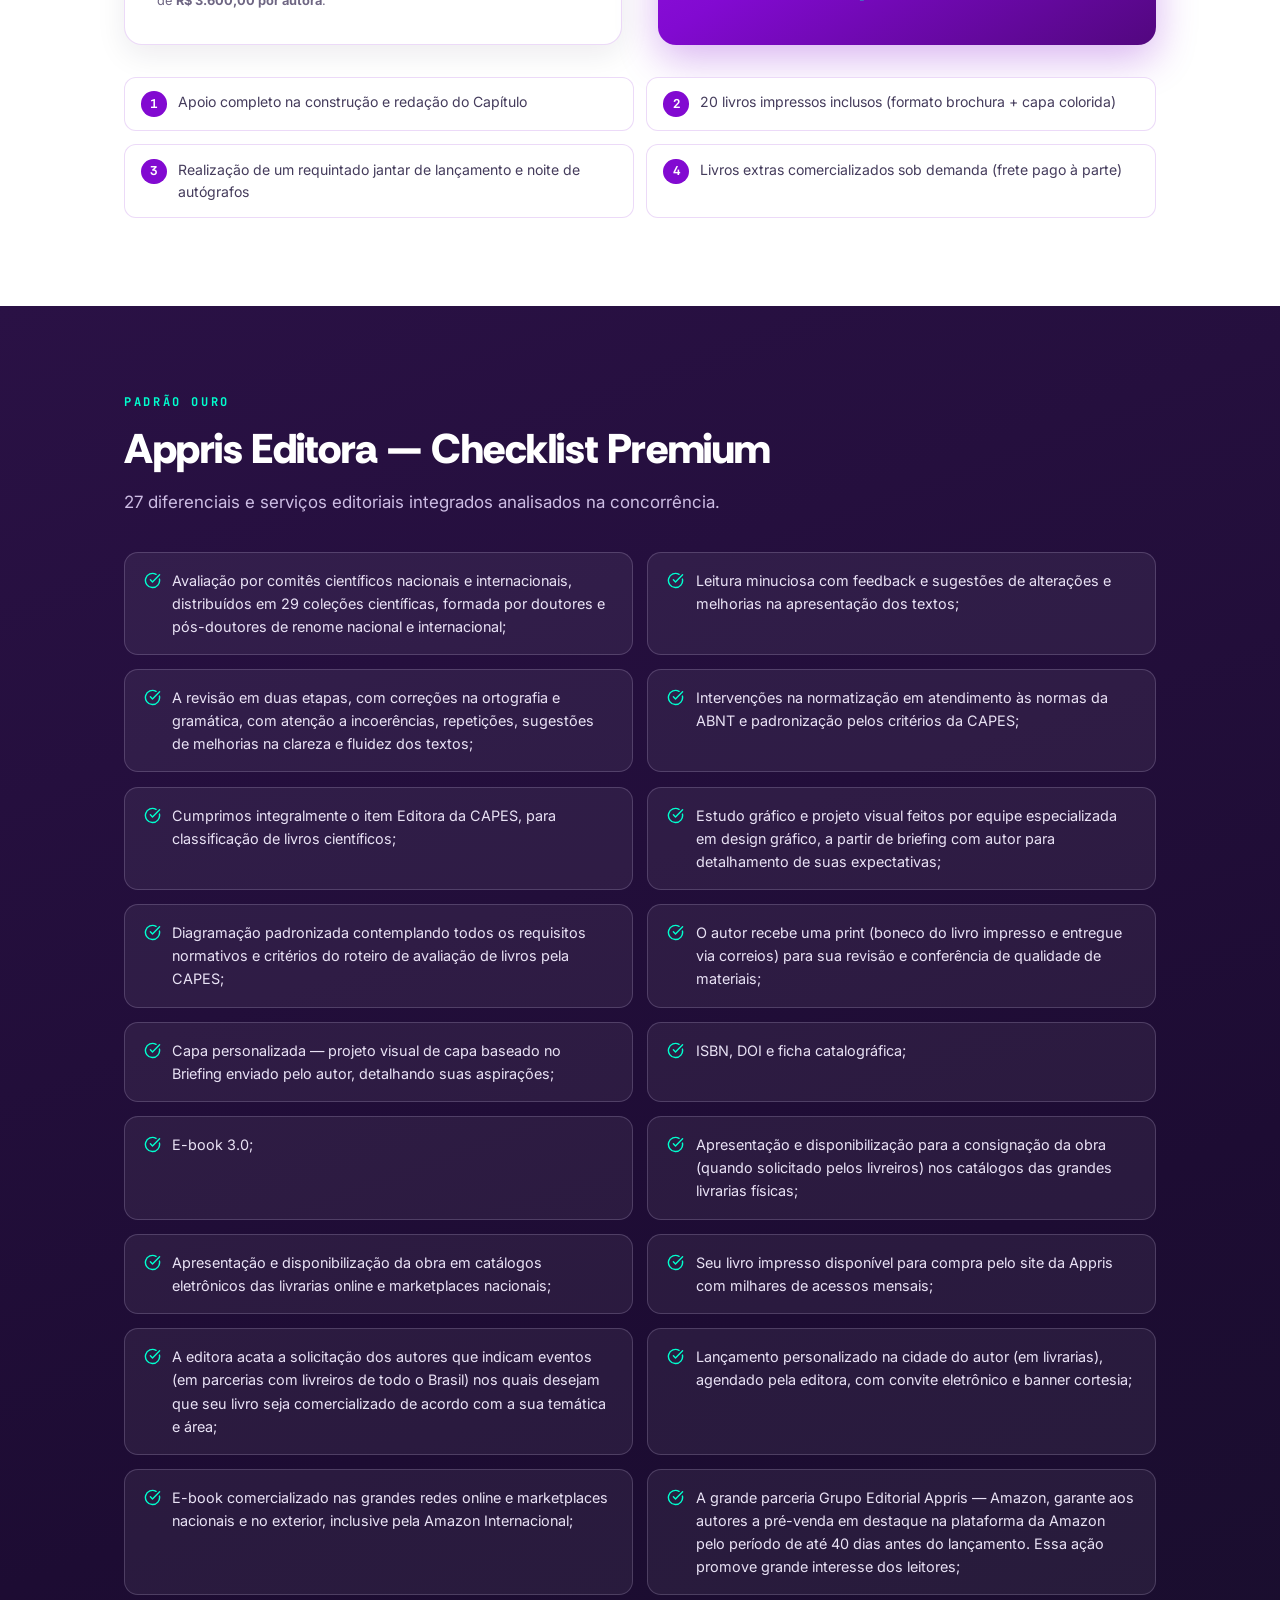
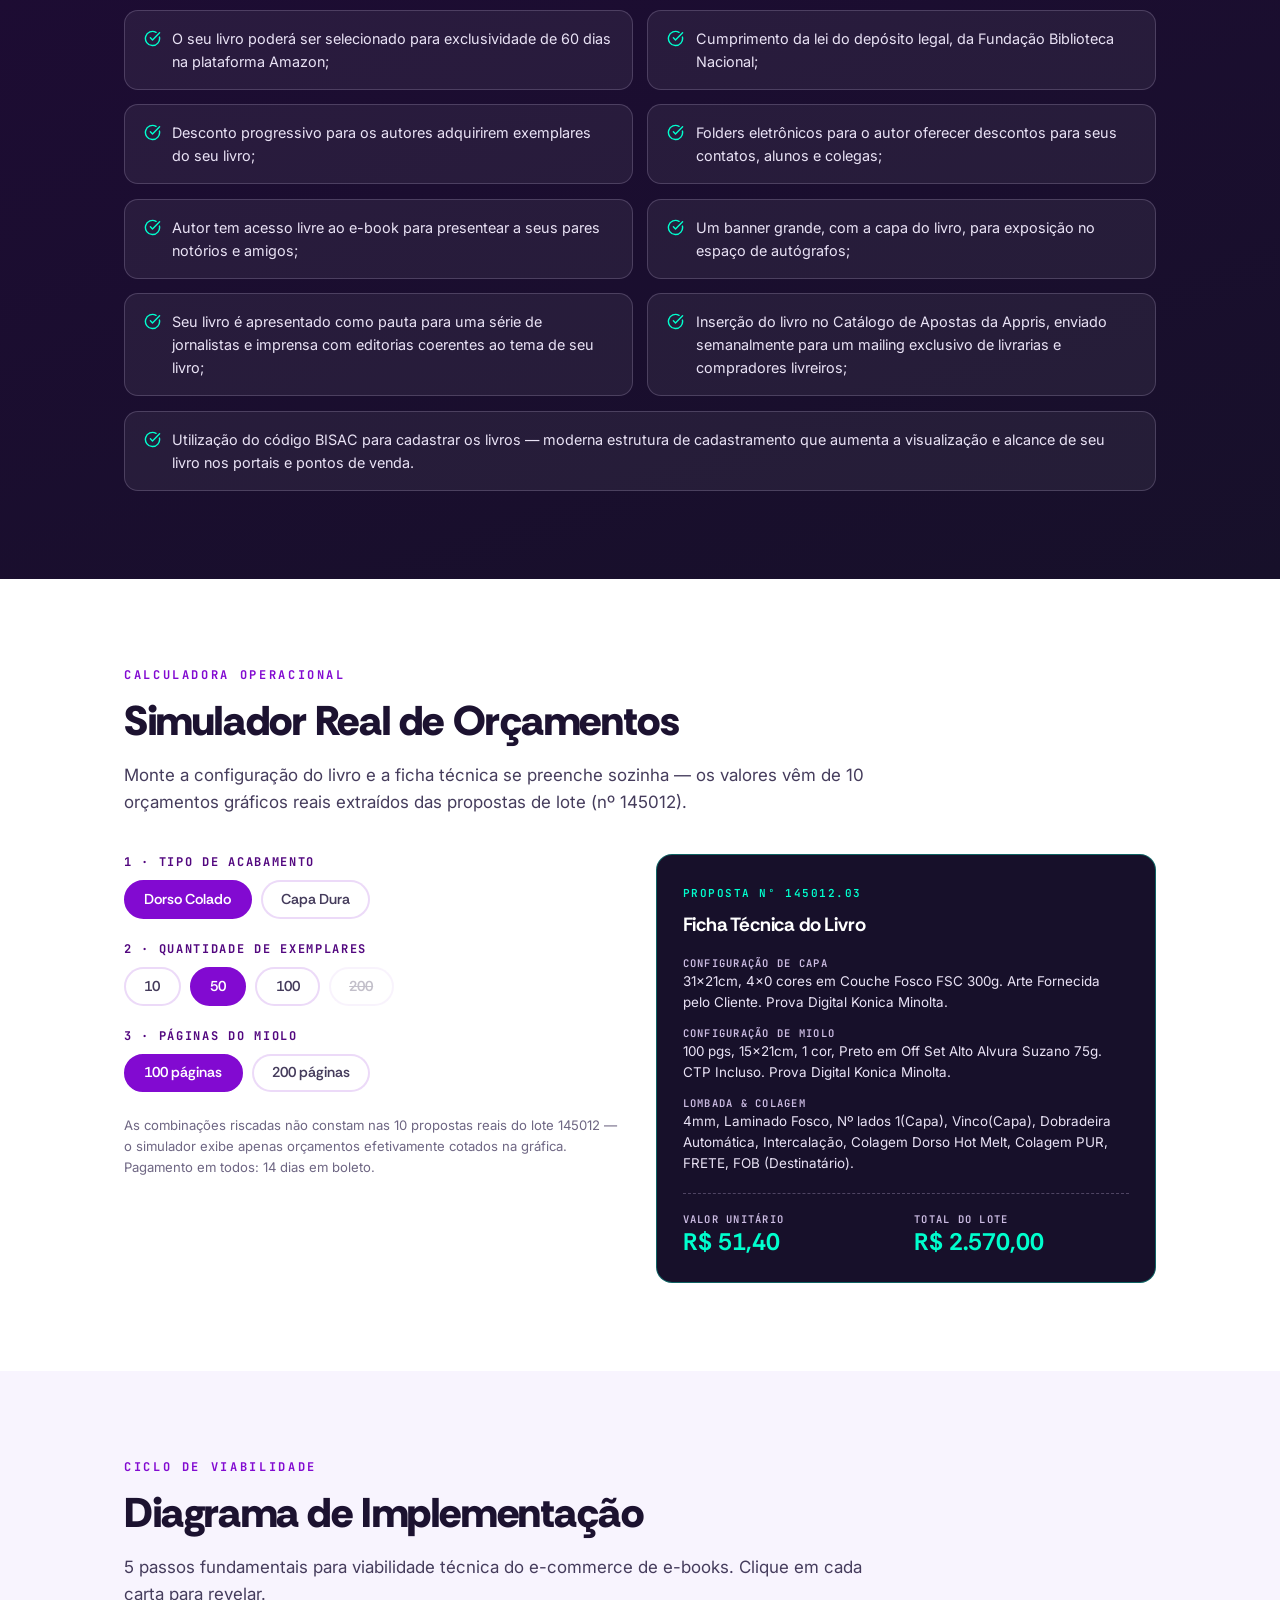
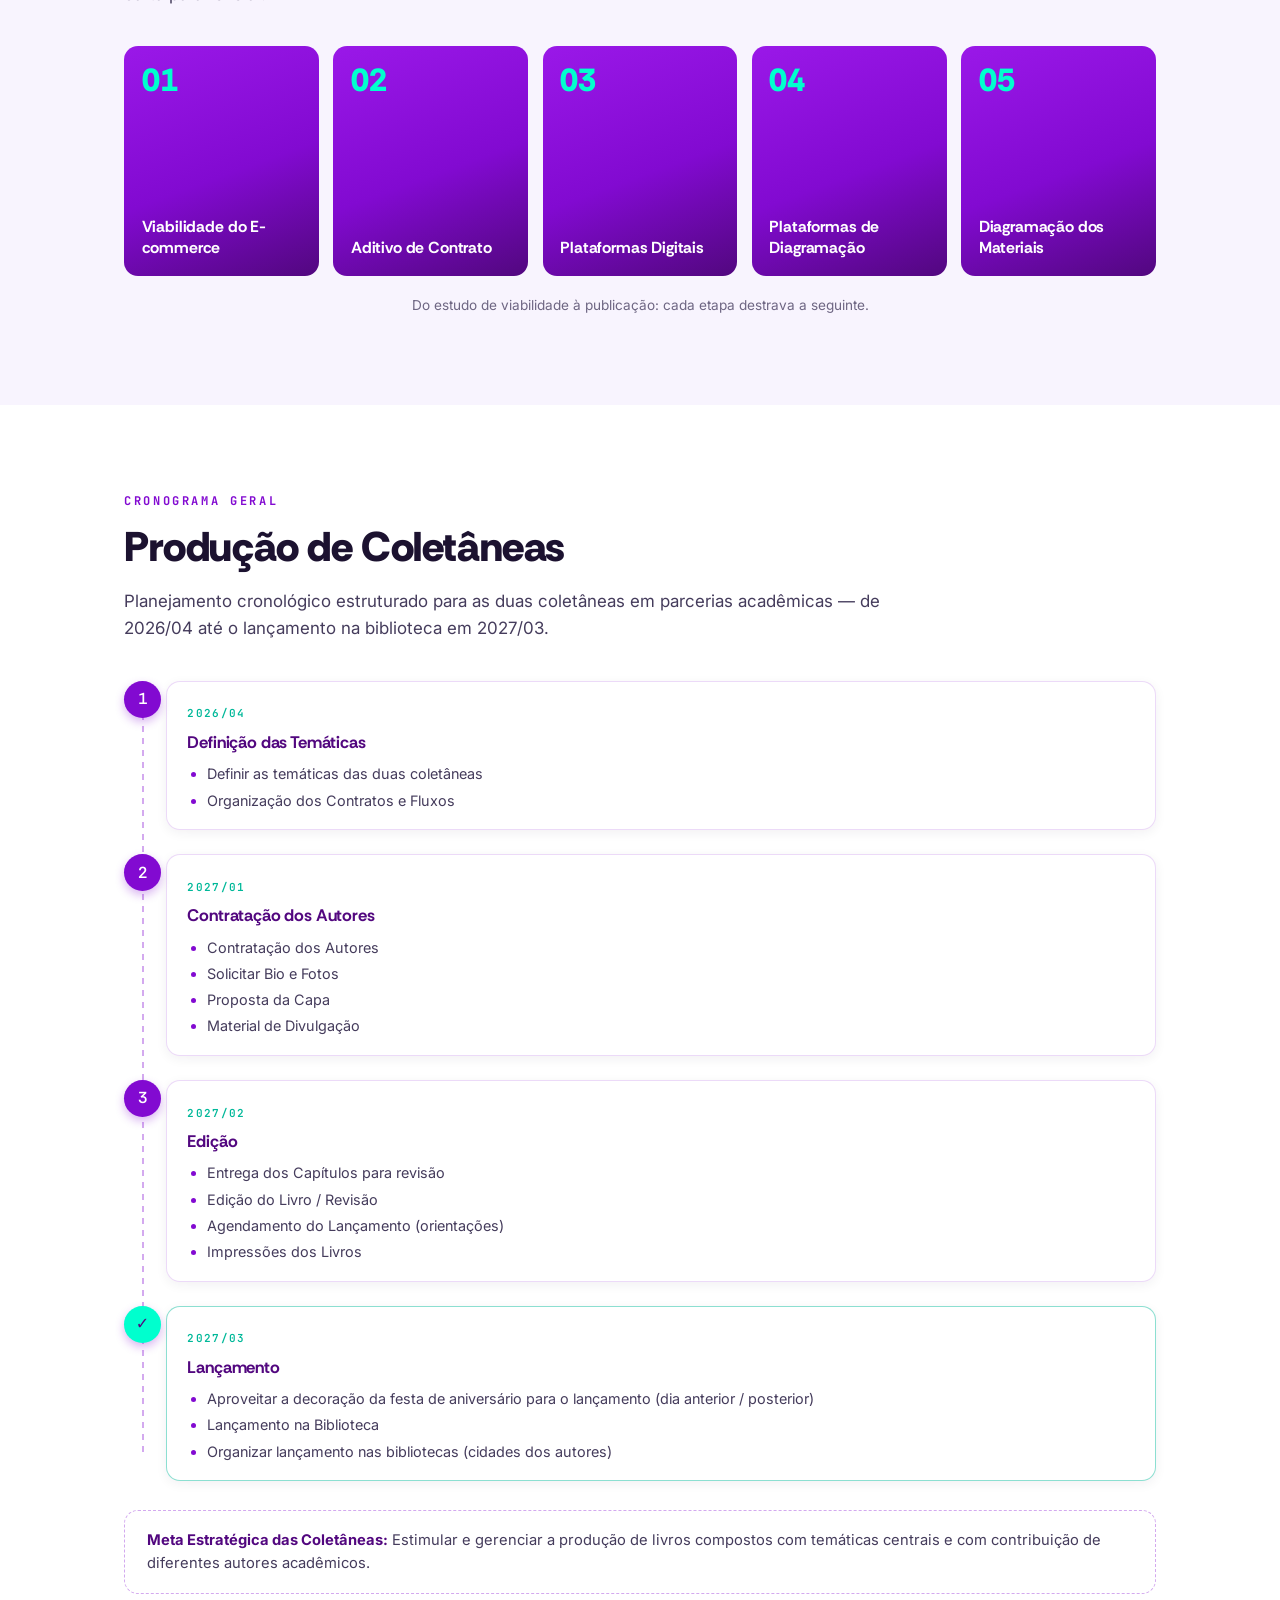
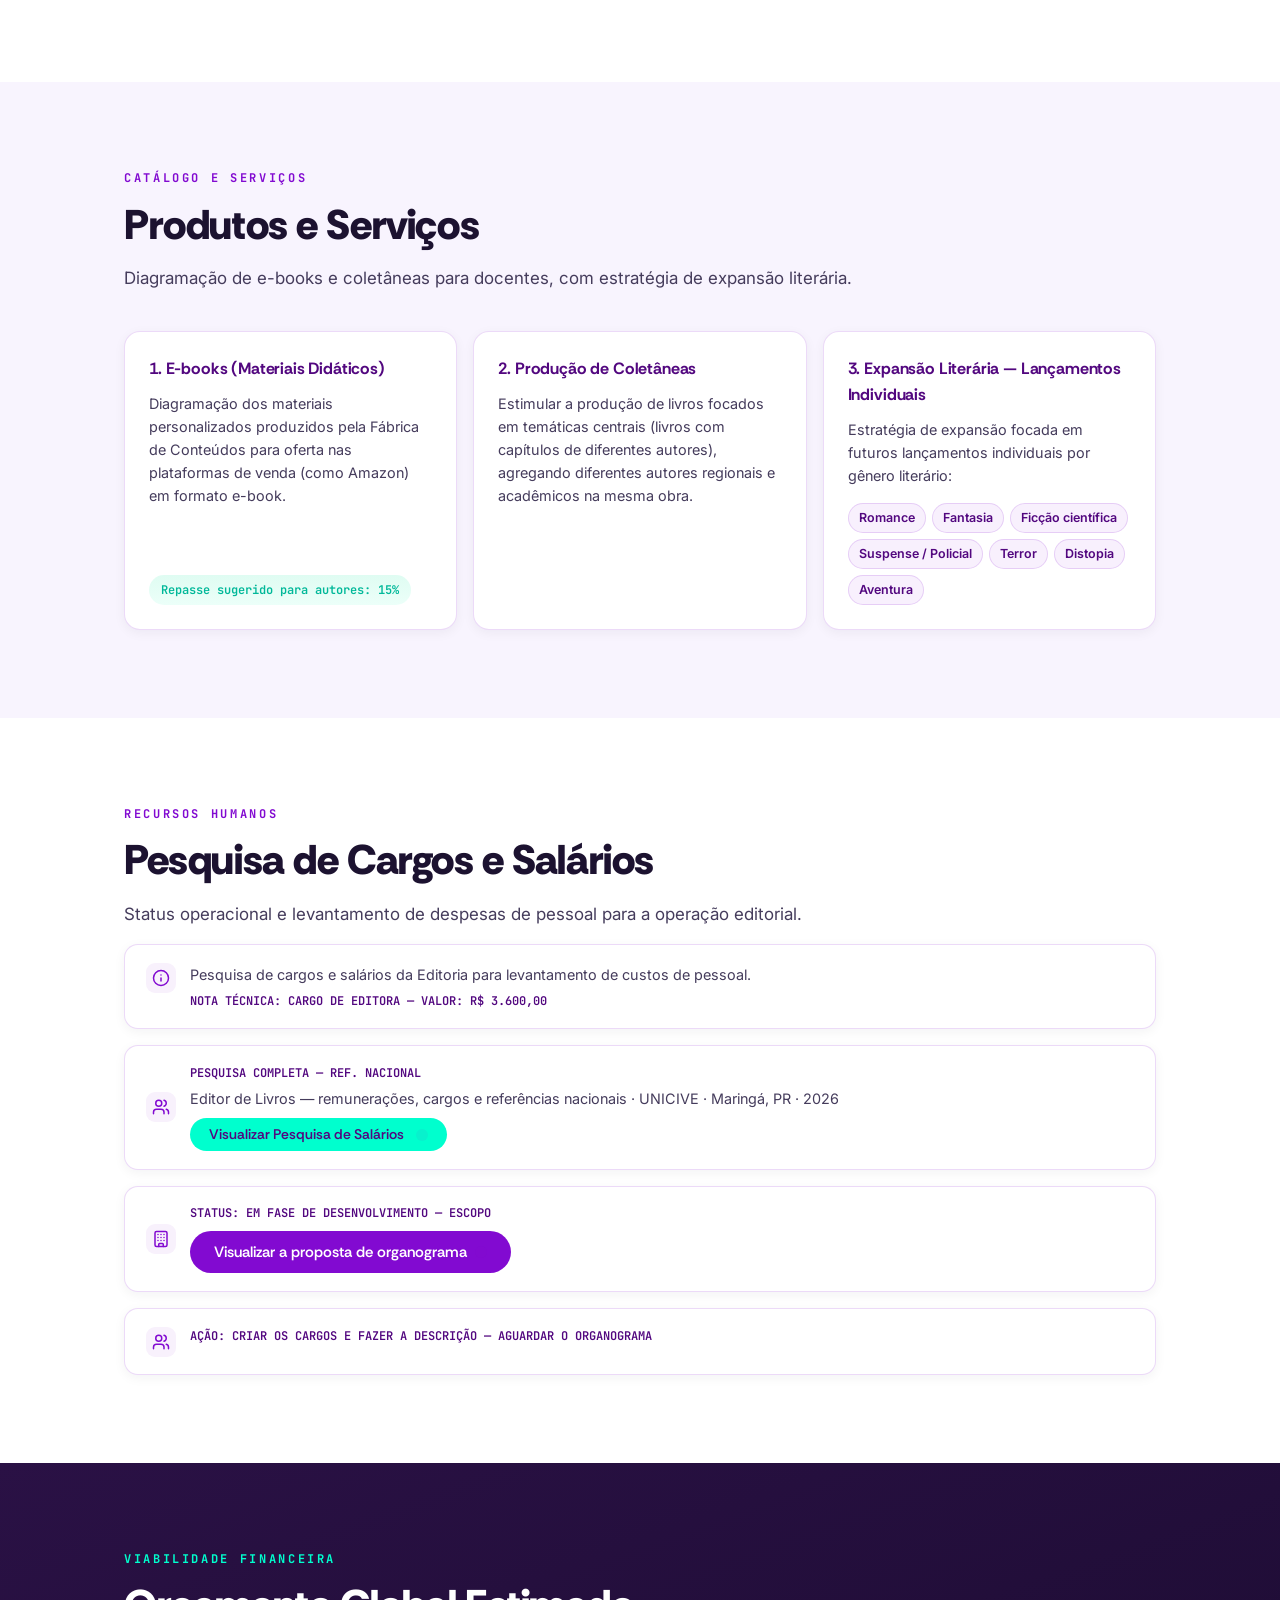
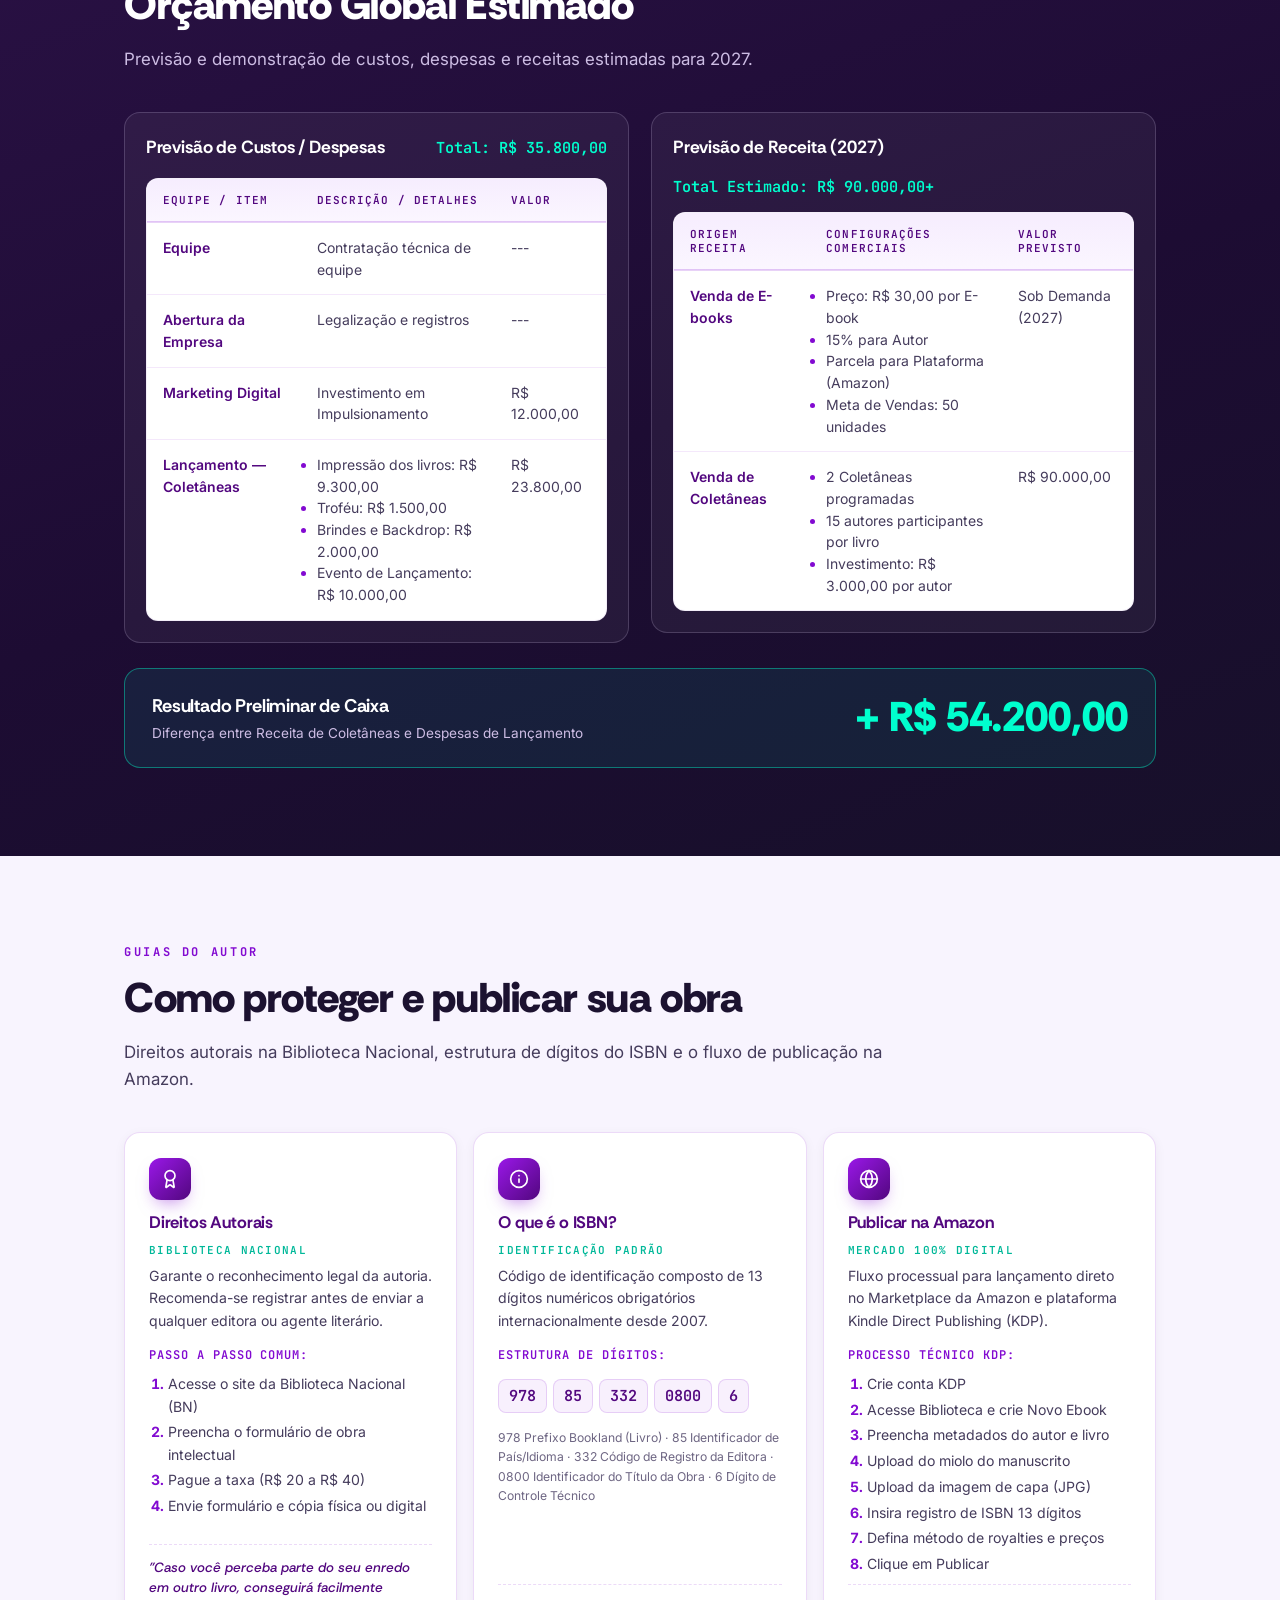
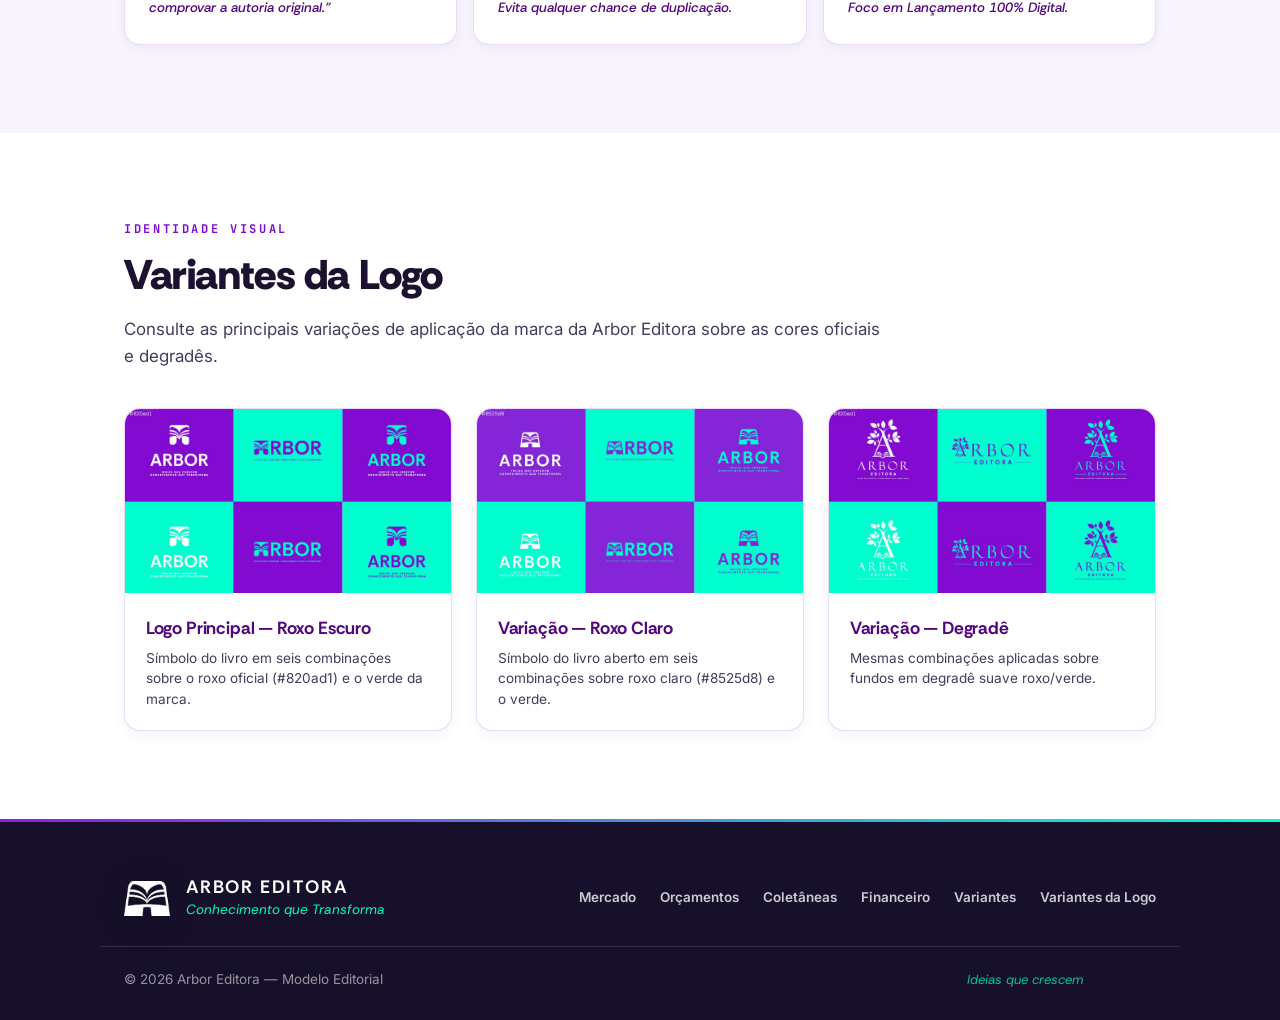
==== commit a7dbe57e: "feat: add Variantes da Logo section and corresponding CSS styles" ====
--- a/index.html
+++ b/index.html
@@ -60,6 +60,7 @@
         <li><a href="#salarios">Salários</a></li>
         <li><a href="#financeiro">Financeiro</a></li>
         <li><a href="#guias">Guias</a></li>
+        <li><a href="#variantes">Variantes</a></li>
       </ul>
     </div>
   </nav>
@@ -782,6 +783,47 @@
     </div>
   </section>
 
+  <!-- ================= VARIANTES DA LOGO ================= -->
+  <section id="variantes" class="claro">
+    <div class="wrap reveal">
+      <span class="kicker">Identidade Visual</span>
+      <h2>Variantes da Logo</h2>
+      <p class="lead">Consulte as principais variações de aplicação da marca da Arbor Editora sobre as cores oficiais e degradês.</p>
+
+      <div class="variantes-grid">
+        <article class="variante-card" style="cursor: pointer;" data-img="img/variante1.jpeg" data-titulo="Logo Principal — Roxo Escuro">
+          <div class="variante-img">
+            <img src="img/variante1.jpeg" alt="Logo principal — Roxo escuro" loading="lazy">
+          </div>
+          <div class="variante-info">
+            <h3>Logo Principal — Roxo Escuro</h3>
+            <p>Símbolo do livro em seis combinações sobre o roxo oficial (#820ad1) e o verde da marca.</p>
+          </div>
+        </article>
+
+        <article class="variante-card" style="cursor: pointer;" data-img="img/variante2.jpeg" data-titulo="Variação — Roxo Claro">
+          <div class="variante-img">
+            <img src="img/variante2.jpeg" alt="Variação — Roxo claro" loading="lazy">
+          </div>
+          <div class="variante-info">
+            <h3>Variação — Roxo Claro</h3>
+            <p>Símbolo do livro aberto em seis combinações sobre roxo claro (#8525d8) e o verde.</p>
+          </div>
+        </article>
+
+        <article class="variante-card" style="cursor: pointer;" data-img="img/variante3.jpeg" data-titulo="Variação — Degradê">
+          <div class="variante-img">
+            <img src="img/variante3.jpeg" alt="Variação — Degradê" loading="lazy">
+          </div>
+          <div class="variante-info">
+            <h3>Variação — Degradê</h3>
+            <p>Mesmas combinações aplicadas sobre fundos em degradê suave roxo/verde.</p>
+          </div>
+        </article>
+      </div>
+    </div>
+  </section>
+
   <!-- Botão flutuante: voltar ao topo -->
   <button id="btn-topo" aria-label="Voltar ao topo" title="Voltar ao topo">
     <svg class="ic" viewBox="0 0 24 24" fill="none" stroke="currentColor" stroke-width="2.5" stroke-linecap="round" stroke-linejoin="round"><path d="m18 15-6-6-6 6"/></svg>
@@ -802,6 +844,7 @@
         <a href="#simulador">Orçamentos</a>
         <a href="#coletaneas">Coletâneas</a>
         <a href="#financeiro">Financeiro</a>
+        <a href="#variantes">Variantes</a>
         <a href="imagens.html">Variantes da Logo</a>
       </nav>
     </div>
@@ -944,6 +987,24 @@
     </div>
   </div>
 
+  <!-- Modal Visualizador de Imagens (Lightbox) -->
+  <div id="modal-imagem" class="modal-overlay" aria-hidden="true" role="dialog" style="background: rgba(15, 10, 25, 0.95);">
+    <div class="modal-container" style="max-width: 1000px; background: transparent; border: 0; box-shadow: none;">
+      <header class="modal-header" style="background: transparent; border: 0; padding: 1.2rem 2rem 0.5rem;">
+        <h3 id="modal-imagem-titulo" style="color: #fff; font-size: 1.25rem;">Visualizar Logo</h3>
+        <button class="btn-fechar" id="btn-fechar-modal-imagem" aria-label="Fechar modal" style="color: #fff; background: rgba(255,255,255,0.1);">
+          <svg class="ic" style="width:20px;height:20px" viewBox="0 0 24 24" fill="none" stroke="currentColor" stroke-width="2.5" stroke-linecap="round" stroke-linejoin="round">
+            <line x1="18" y1="6" x2="6" y2="18"></line>
+            <line x1="6" y1="6" x2="18" y2="18"></line>
+          </svg>
+        </button>
+      </header>
+      <div class="modal-body" style="padding: 1.5rem 2rem 2rem; display: flex; justify-content: center; align-items: center; overflow: hidden;">
+        <img id="modal-imagem-src" src="" alt="Variante Ampliada" style="max-width: 100%; max-height: 75vh; object-fit: contain; border-radius: 12px; box-shadow: 0 10px 40px rgba(0,0,0,0.6);">
+      </div>
+    </div>
+  </div>
+
   <script src="js/script.js"></script>
 
 </body>
--- a/css/estilo.css
+++ b/css/estilo.css
@@ -722,6 +722,66 @@
   overflow: hidden;
 }
 
+/* ---------- Variantes da Logo ---------- */
+.variantes-grid {
+  display: grid;
+  grid-template-columns: repeat(3, 1fr);
+  gap: 1.5rem;
+  margin-top: 2.4rem;
+}
+.variante-card {
+  background: #fff;
+  border: 1px solid var(--borda-lavanda);
+  border-radius: 16px;
+  overflow: hidden;
+  box-shadow: 0 4px 15px rgba(28, 18, 48, 0.05);
+  transition: transform 0.25s ease, box-shadow 0.25s ease;
+}
+.variante-card:hover {
+  transform: translateY(-5px);
+  box-shadow: 0 12px 30px rgba(130, 10, 209, 0.12);
+}
+.variante-img {
+  aspect-ratio: 16 / 9;
+  overflow: hidden;
+  background: var(--purple-soft);
+  display: flex;
+  align-items: center;
+  justify-content: center;
+}
+.variante-img img {
+  width: 100%;
+  height: 100%;
+  object-fit: cover;
+  transition: transform 0.4s ease;
+}
+.variante-card:hover .variante-img img {
+  transform: scale(1.05);
+}
+.variante-info {
+  padding: 1.3rem;
+}
+.variante-info h3 {
+  font-size: 1.1rem;
+  color: var(--purple-deep);
+  margin-bottom: 6px;
+}
+.variante-info code {
+  display: inline-block;
+  font-family: var(--font-mono);
+  font-size: 0.72rem;
+  color: var(--purple);
+  background: var(--purple-soft);
+  padding: 3px 8px;
+  border-radius: 6px;
+  margin-bottom: 10px;
+}
+.variante-info p {
+  font-size: 0.85rem;
+  color: var(--ink-2);
+  line-height: 1.5;
+}
+
 /* ---------- Responsivo ---------- */
 @media (max-width: 900px) {
   section { padding: 4rem 0; }
@@ -732,6 +792,7 @@
   .auto-grid, .formula-grid, .fin-grid { grid-template-columns: 1fr; }
   .saida { position: static; }
   .guias, .produtos-grid { grid-template-columns: 1fr 1fr; }
+  .variantes-grid { grid-template-columns: 1fr 1fr; }
   .modal-container {
     width: 95%;
     max-height: 90vh;
@@ -748,6 +809,7 @@
   .cuidados, .servicos-coautoria { grid-template-columns: 1fr; }
   .cartas { grid-template-columns: 1fr 1fr; }
   .guias, .produtos-grid { grid-template-columns: 1fr; }
+  .variantes-grid { grid-template-columns: 1fr; }
   .footer-grid, .footer-base, .footer-nav { justify-content: center; text-align: center; }
   .footer-marca { flex-direction: column; gap: 10px; }
   .footer-base .frase { margin-right: 0; }
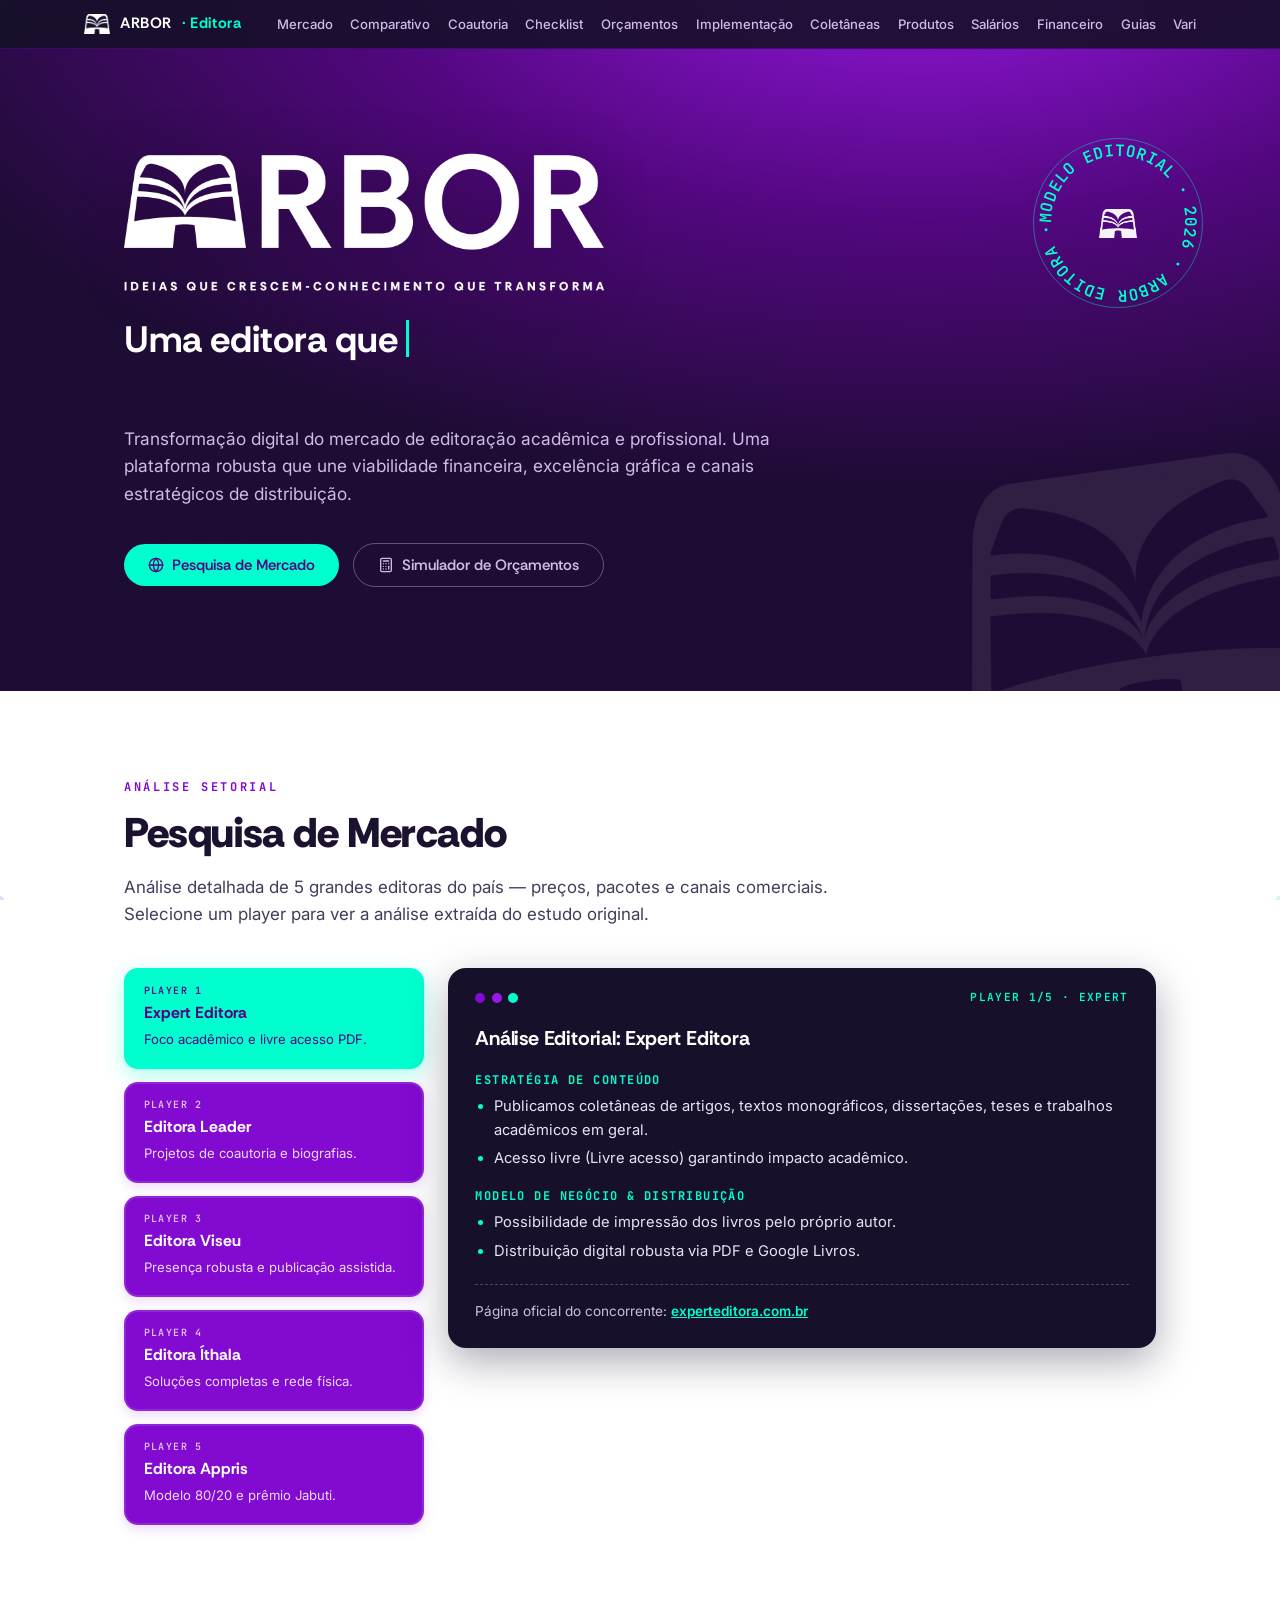
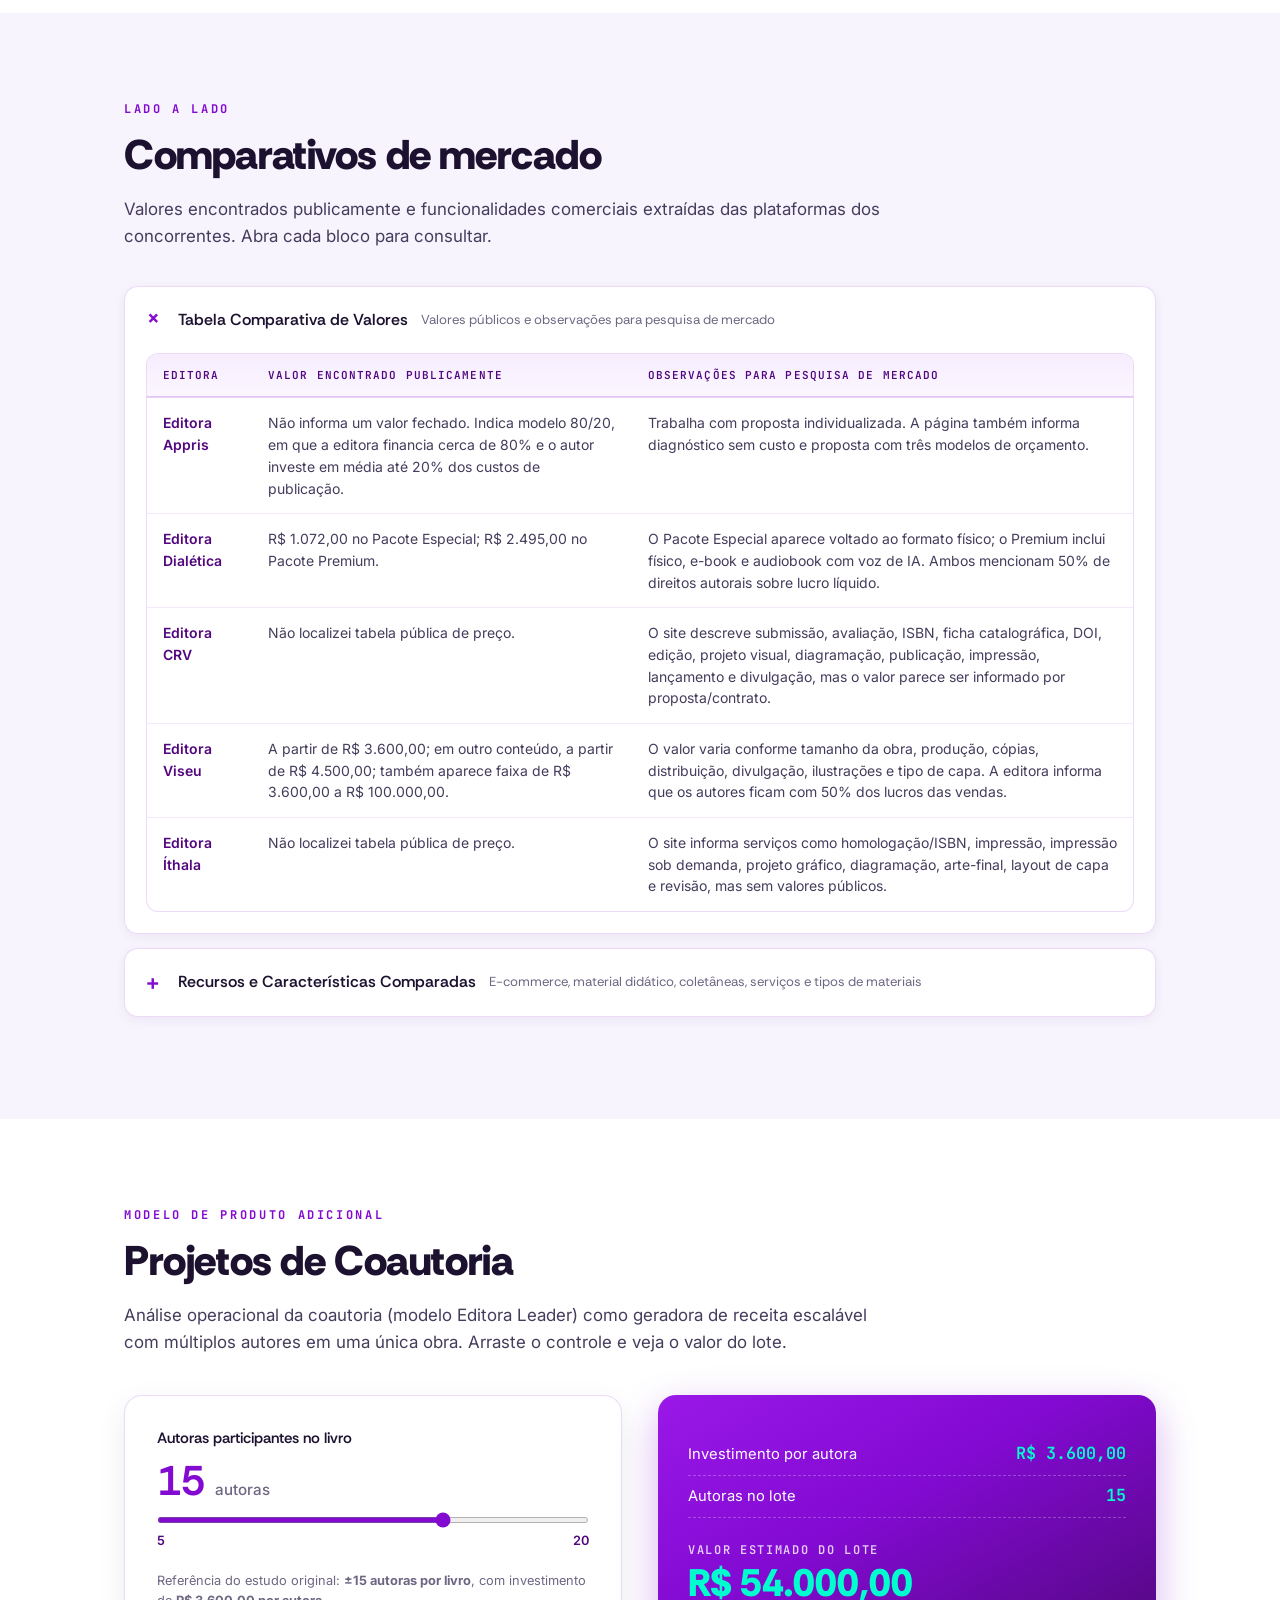
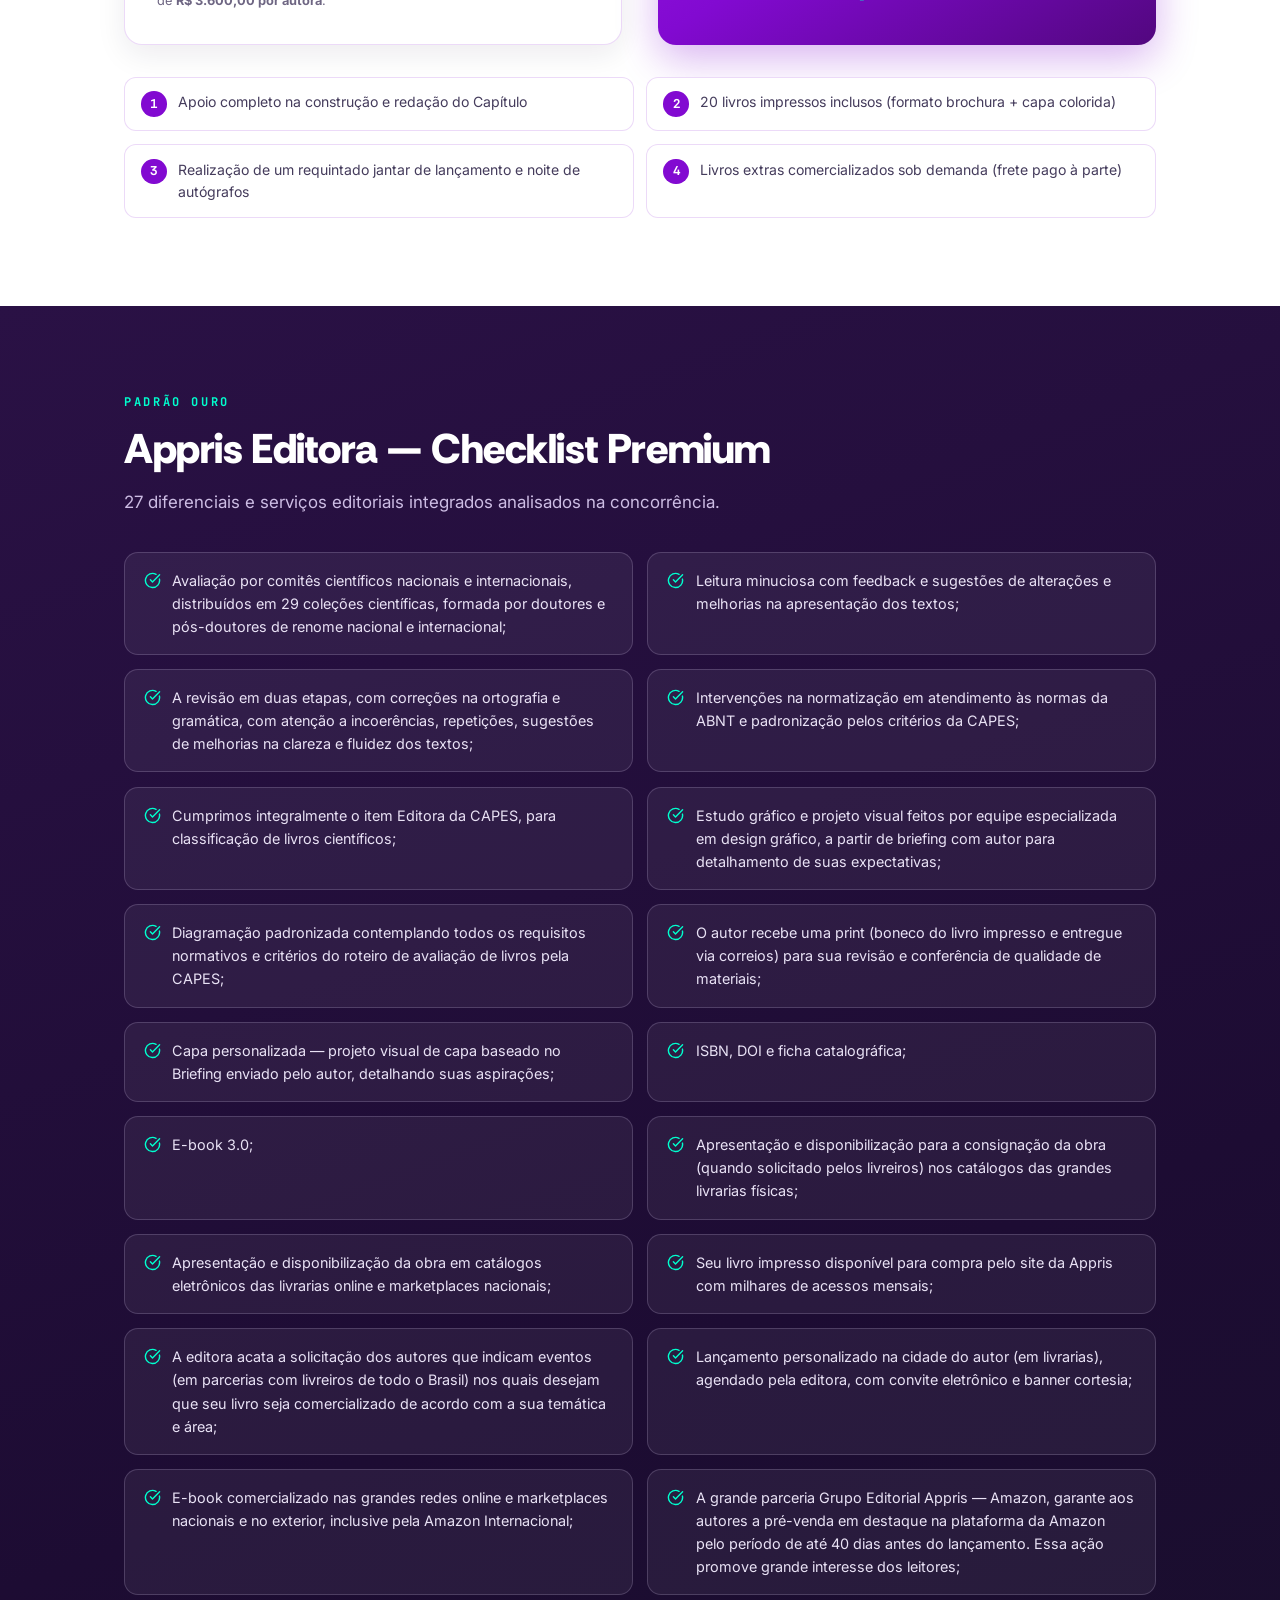
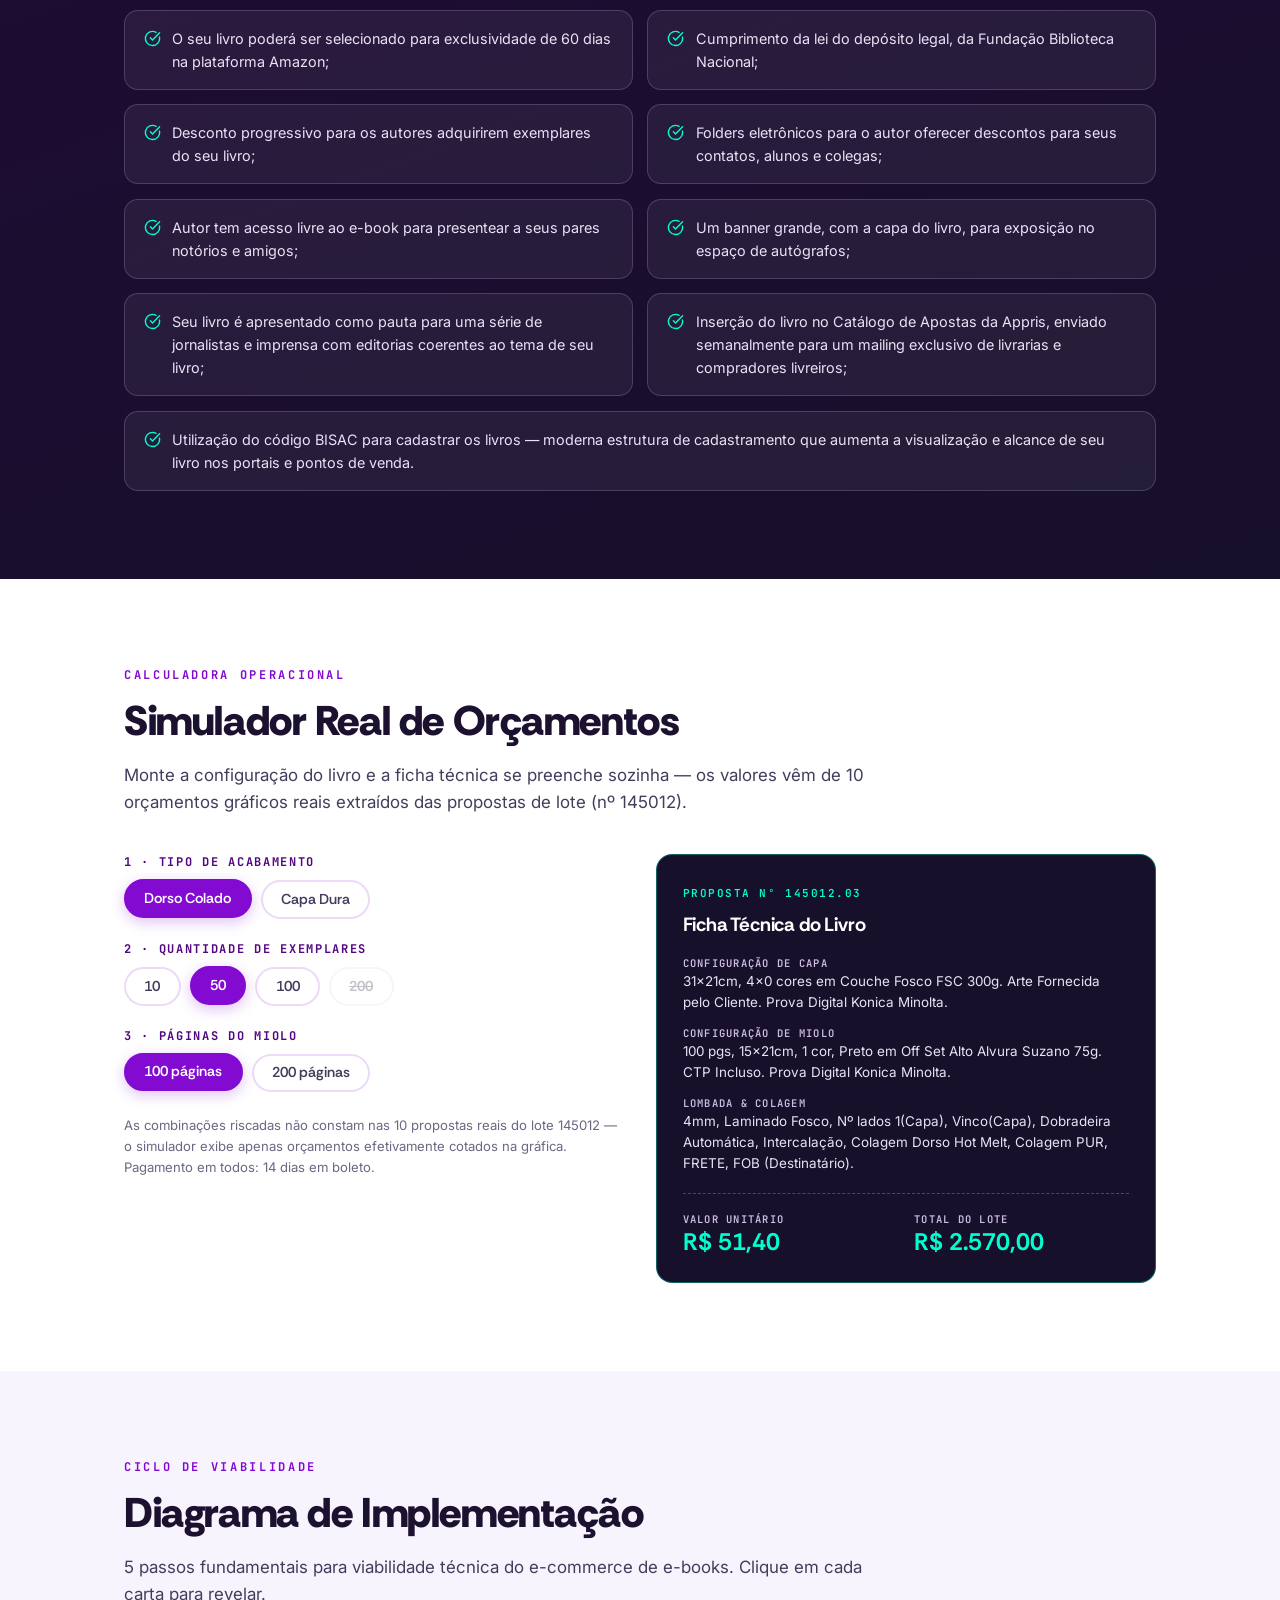
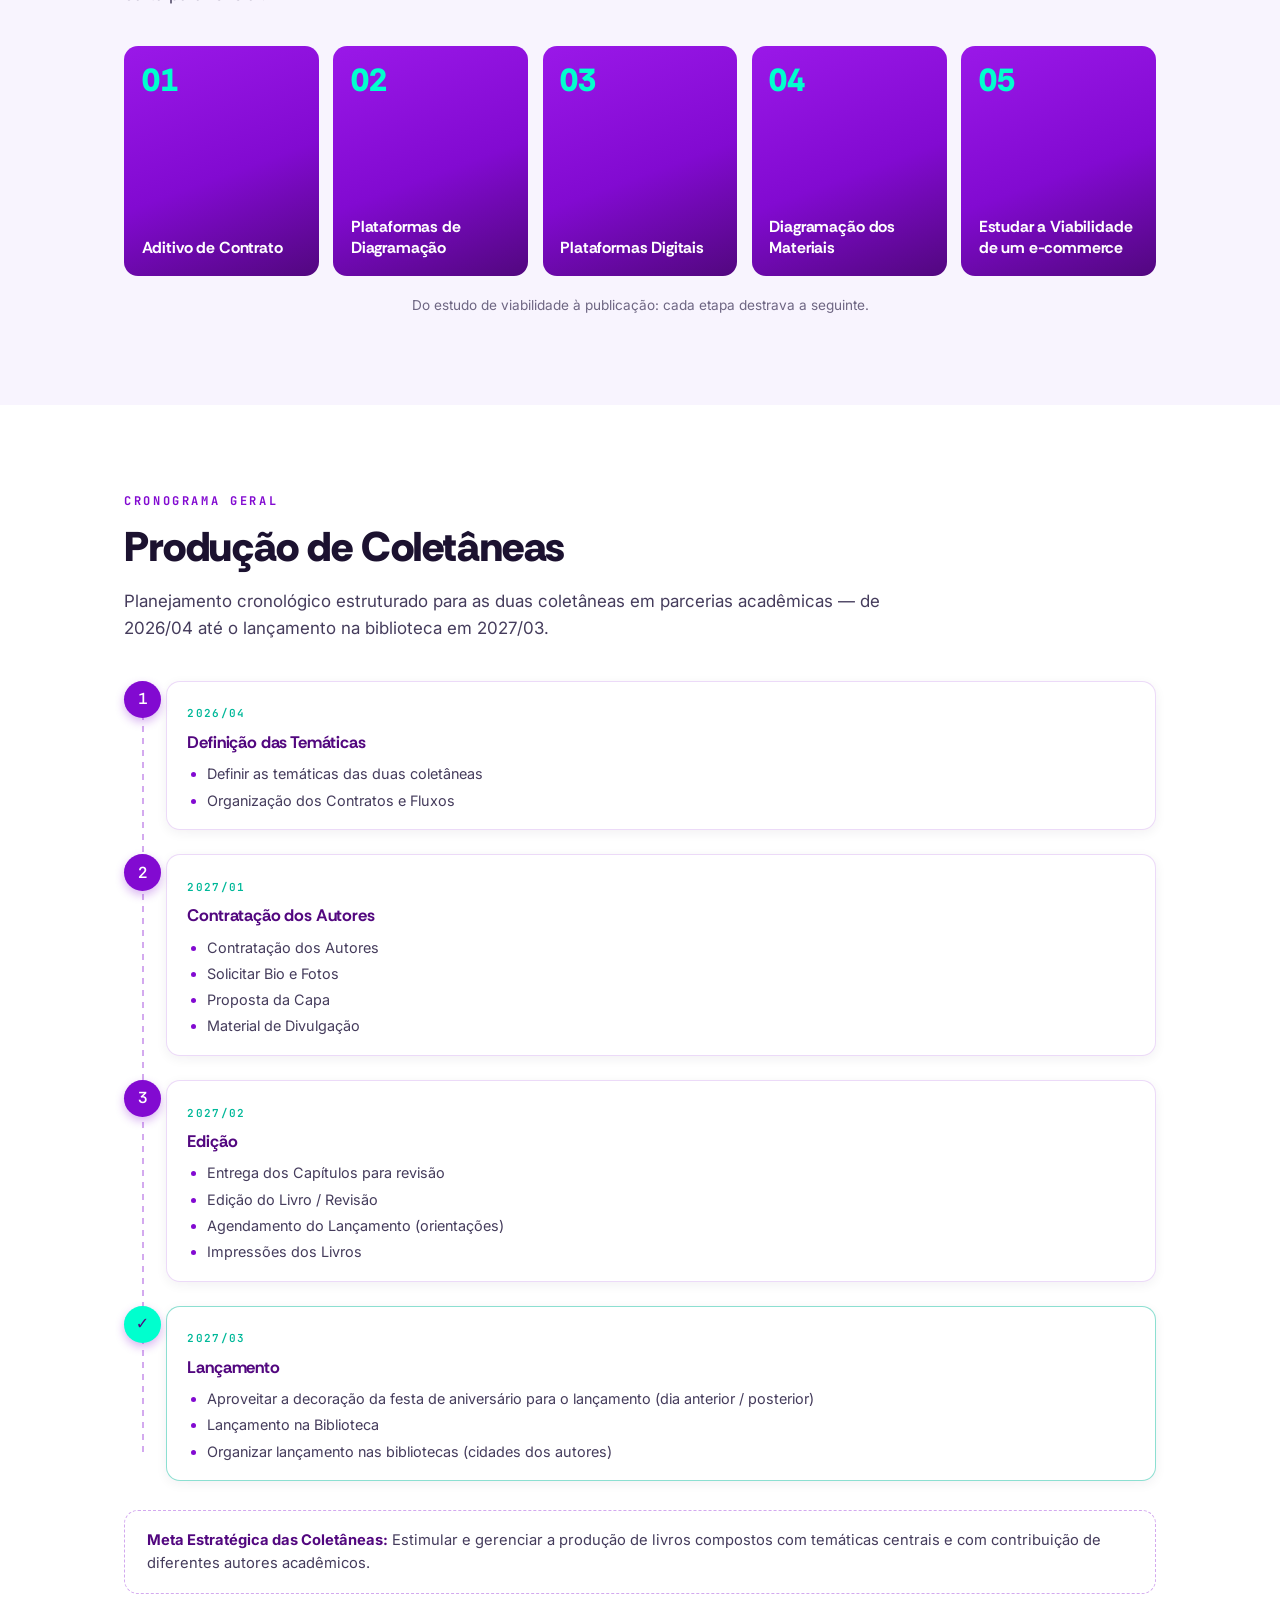
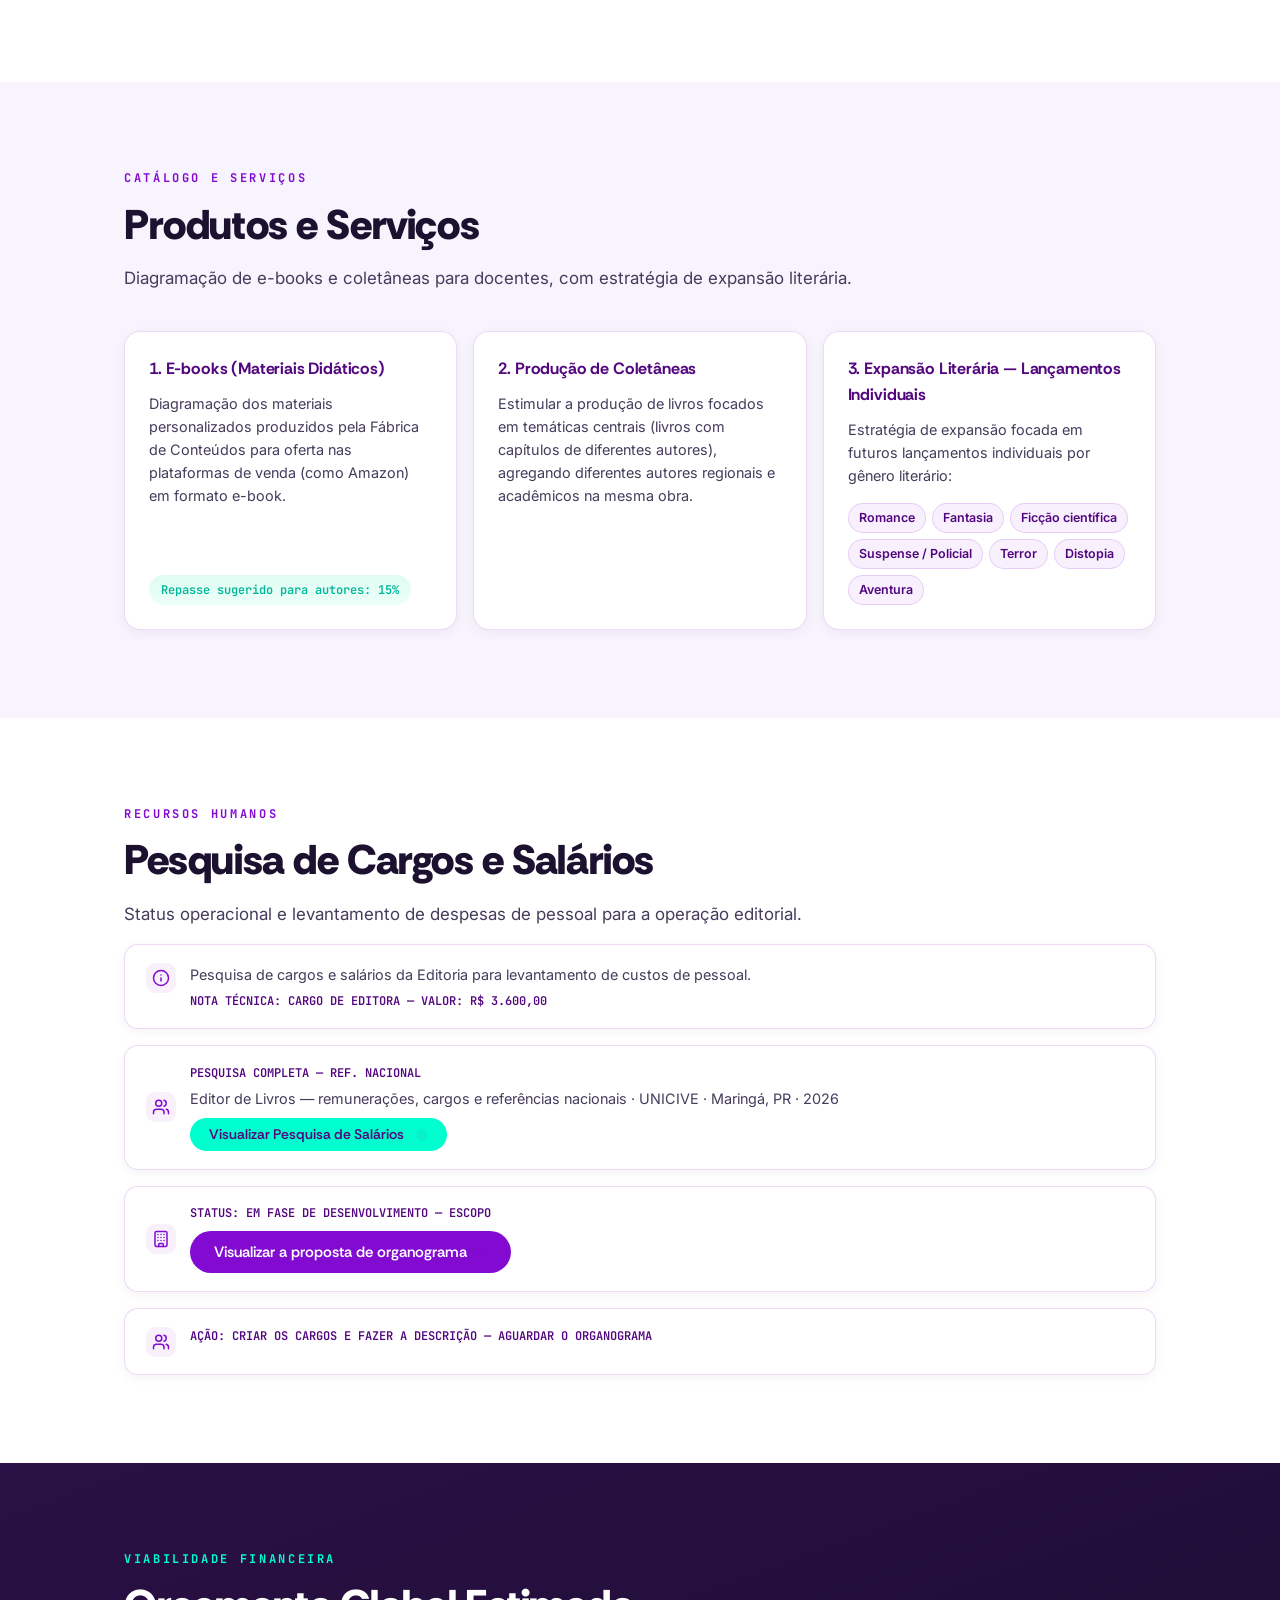
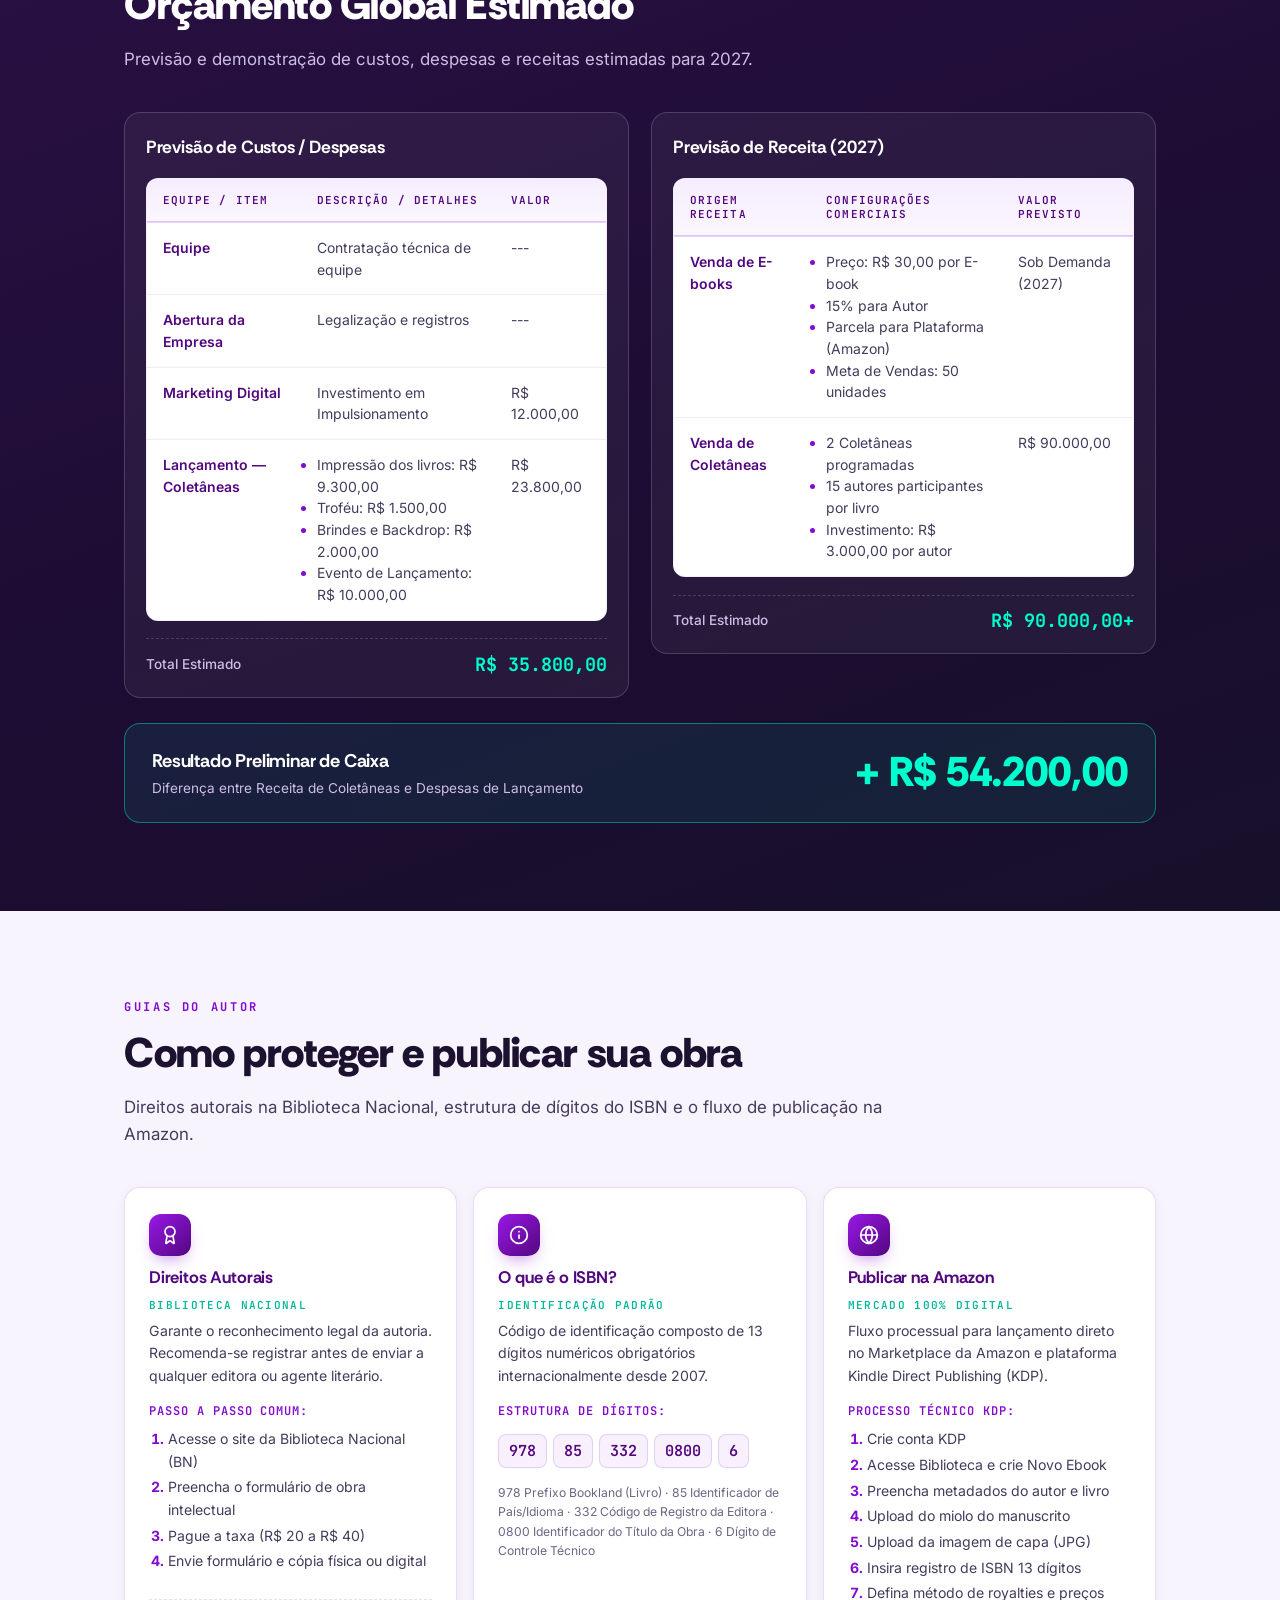
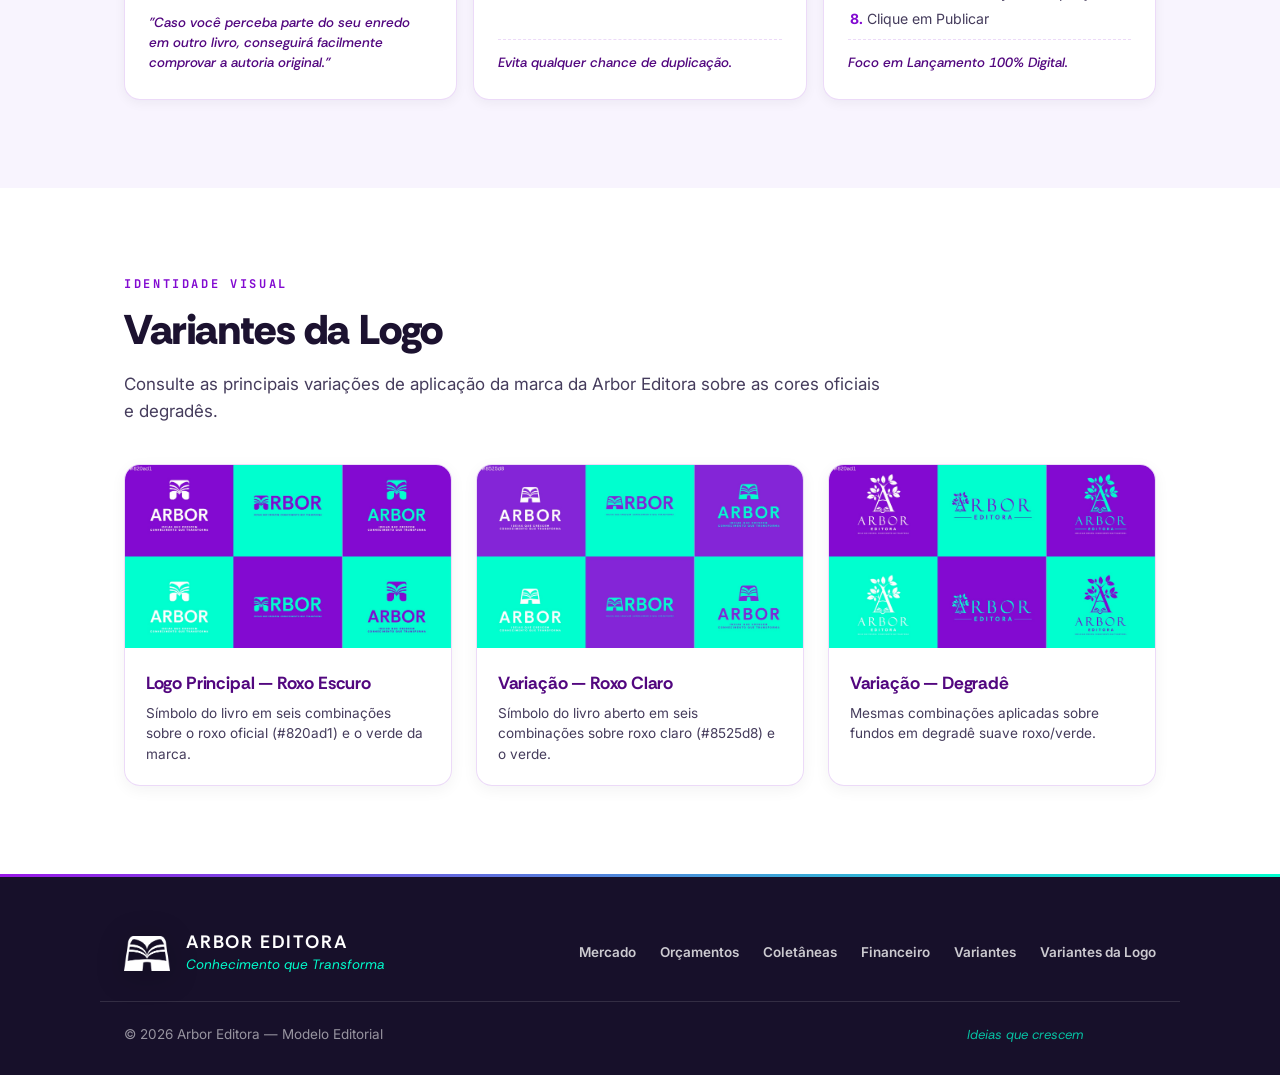
==== commit 6ae3dce4: "feat: add Variantes da Logo section and corresponding CSS styles" ====
--- a/index.html
+++ b/index.html
@@ -11,6 +11,7 @@
 </head>
 
 <body>
+  <canvas id="global-particles" style="position: fixed; inset: 0; width: 100vw; height: 100vh; z-index: 1; pointer-events: none; opacity: 0.20;"></canvas>
   <div id="progresso"></div>
 
   <!-- Ícones reutilizáveis (lucide, licença ISC) -->
@@ -67,8 +68,17 @@
 
   <!-- ================= HERO ================= -->
   <header class="hero" id="topo">
-    <canvas id="hero-particles" style="position: absolute; inset: 0; width: 100%; height: 100%; z-index: 1; pointer-events: none; opacity: 0.6;"></canvas>
-    <div class="selo">Modelo Editorial · 2026 · Arbor Editora ·&nbsp;</div>
+    <div class="selo-container" aria-hidden="true">
+      <div class="selo-texto">
+        <svg viewBox="0 0 100 100" width="100%" height="100%">
+          <path id="curva-selo" d="M 50, 50 m -40, 0 a 40,40 0 1,1 80,0 a 40,40 0 1,1 -80,0" fill="none" />
+          <text font-size="9.5" fill="currentColor" font-weight="600" text-transform="uppercase">
+            <textPath href="#curva-selo" startOffset="0" textLength="250" lengthAdjust="spacing">MODELO EDITORIAL · 2026 · ARBOR EDITORA · </textPath>
+          </text>
+        </svg>
+      </div>
+      <img src="img/logo-arbor.png" alt="" class="selo-logo">
+    </div>
     <div class="wrap">
       <img src="img/logo-editora-13.png" alt="ARBOR — Ideias que crescem, conhecimento que transforma" class="hero-main-logo">
       <p class="frase">Uma editora que <span id="typing"></span><span class="cursor" aria-hidden="true"></span></p>
@@ -468,25 +478,25 @@
       <p class="lead">5 passos fundamentais para viabilidade técnica do e-commerce de e-books. Clique em cada carta
         para revelar.</p>
       <div class="cartas">
-        <button class="carta" aria-label="Passo 1: Viabilidade — clique para revelar"><div class="carta-in">
-          <div class="face frente"><span class="n">01</span><h3>Viabilidade do E-commerce</h3></div>
-          <div class="face tras">Estudar a viabilidade de um e-commerce para comercialização dos livros produzidos pela editora.</div>
-        </div></button>
-        <button class="carta" aria-label="Passo 2: Aditivo de contrato — clique para revelar"><div class="carta-in">
-          <div class="face frente"><span class="n">02</span><h3>Aditivo de Contrato</h3></div>
+        <button class="carta" aria-label="Passo 1: Aditivo de Contrato — clique para revelar"><div class="carta-in">
+          <div class="face frente"><span class="n">01</span><h3>Aditivo de Contrato</h3></div>
           <div class="face tras">Elaborar o aditivo de contrato e sensibilização dos docentes para assinatura. Repasse para o docente pela venda.</div>
         </div></button>
-        <button class="carta" aria-label="Passo 3: Plataformas digitais — clique para revelar"><div class="carta-in">
+        <button class="carta" aria-label="Passo 2: Plataformas de Diagramação — clique para revelar"><div class="carta-in">
+          <div class="face frente"><span class="n">02</span><h3>Plataformas de Diagramação</h3></div>
+          <div class="face tras">Identificar o formato de diagramação dos e-books para a comercialização em plataformas digitais.</div>
+        </div></button>
+        <button class="carta" aria-label="Passo 3: Plataformas Digitais — clique para revelar"><div class="carta-in">
           <div class="face frente"><span class="n">03</span><h3>Plataformas Digitais</h3></div>
           <div class="face tras">Verificar as plataformas que poderíamos utilizar para a venda dos e-books, como Amazon, para assinatura de contratos.</div>
         </div></button>
-        <button class="carta" aria-label="Passo 4: Plataformas de diagramação — clique para revelar"><div class="carta-in">
-          <div class="face frente"><span class="n">04</span><h3>Plataformas de Diagramação</h3></div>
-          <div class="face tras">Identificar o formato de diagramação dos e-books para a comercialização em plataformas digitais.</div>
+        <button class="carta" aria-label="Passo 4: Diagramação dos Materiais — clique para revelar"><div class="carta-in">
+          <div class="face frente"><span class="n">04</span><h3>Diagramação dos Materiais</h3></div>
+          <div class="face tras">Ajustar a diagramação para disponibilização nas plataformas.</div>
         </div></button>
-        <button class="carta" aria-label="Passo 5: Diagramação dos materiais — clique para revelar"><div class="carta-in">
-          <div class="face frente"><span class="n">05</span><h3>Diagramação dos Materiais</h3></div>
-          <div class="face tras">Ajustar a diagramação para disponibilização nas plataformas.</div>
+        <button class="carta" aria-label="Passo 5: Estudar a Viabilidade de um e-commerce — clique para revelar"><div class="carta-in">
+          <div class="face frente"><span class="n">05</span><h3>Estudar a Viabilidade de um e-commerce</h3></div>
+          <div class="face tras">Para comercialização dos livros produzidos pela editora.</div>
         </div></button>
       </div>
       <p class="dica-flip">Do estudo de viabilidade à publicação: cada etapa destrava a seguinte.</p>
@@ -645,7 +655,6 @@
         <div class="fin-bloco">
           <div class="fin-cabecalho">
             <h3>Previsão de Custos / Despesas</h3>
-            <b>Total: R$ 35.800,00</b>
           </div>
           <div class="tabela-scroll">
             <table>
@@ -671,12 +680,15 @@
               </tbody>
             </table>
           </div>
+          <div class="fin-rodape">
+            <span>Total Estimado</span>
+            <b>R$ 35.800,00</b>
+          </div>
         </div>
 
         <div class="fin-bloco">
           <div class="fin-cabecalho">
             <h3>Previsão de Receita (2027)</h3>
-            <b>Total Estimado: R$ 90.000,00+</b>
           </div>
           <div class="tabela-scroll">
             <table>
@@ -710,6 +722,10 @@
               </tbody>
             </table>
           </div>
+          <div class="fin-rodape">
+            <span>Total Estimado</span>
+            <b>R$ 90.000,00+</b>
+          </div>
         </div>
       </div>
 
--- a/css/estilo.css
+++ b/css/estilo.css
@@ -47,7 +47,7 @@
 .mono { font-family: var(--font-mono); }
 
 /* ---------- Utilitários ---------- */
-.wrap, .container { max-width: 1080px; margin: 0 auto; padding-inline: 24px; }
+.wrap, .container { max-width: 1080px; margin: 0 auto; padding-inline: 24px; position: relative; z-index: 2; }
 section { padding: 5.5rem 0; }
 section[id] { scroll-margin-top: 72px; }
 .kicker, .eyebrow {
@@ -118,9 +118,19 @@
   color: var(--nevoa); text-decoration: none;
   font-size: .82rem; font-weight: 500; white-space: nowrap;
   padding-block: .2rem;
+  position: relative;
+  transition: color 0.3s ease;
+}
+nav.topo ul a::after {
+  content: ""; position: absolute; left: 0; bottom: -2px; width: 100%; height: 2px;
+  background: var(--green); transform: scaleX(0); transform-origin: right;
+  transition: transform 0.3s cubic-bezier(0.65, 0, 0.35, 1);
+}
+nav.topo ul a:hover::after, nav.topo ul a.ativa::after {
+  transform: scaleX(1); transform-origin: left;
 }
 nav.topo ul a:hover { color: var(--green); }
-nav.topo ul a.ativa { color: var(--green); border-bottom: 2px solid var(--green); }
+nav.topo ul a.ativa { color: var(--green); }
 
 /* ---------- Hero ---------- */
 .hero {
@@ -151,17 +161,23 @@
 }
 @keyframes pisca { 50% { opacity: 0; } }
 .hero .sub { margin: 1.2rem 0 2.2rem; color: var(--nevoa); font-size: 1.08rem; max-width: 44rem; }
-.hero .selo {
-  position: absolute; right: 6%; top: 20%;
+.hero .selo-container {
+  position: absolute; right: 6%; top: 20%; z-index: 2;
   width: 170px; height: 170px;
+  display: flex; align-items: center; justify-content: center;
+}
+.hero .selo-texto {
+  position: absolute; inset: 0;
   border: 1px solid rgba(0, 255, 206, .4);
   border-radius: 50%;
-  display: flex; align-items: center; justify-content: center;
-  text-align: center; padding: 1rem;
-  font: 600 .7rem/1.5 var(--font-mono);
-  letter-spacing: .18em; text-transform: uppercase;
   color: var(--green);
   animation: gira 30s linear infinite;
+}
+.hero .selo-texto svg { width: 100%; height: 100%; display: block; overflow: visible; font-family: var(--font-mono); }
+.hero .selo-logo {
+  position: relative; z-index: 3;
+  width: 38px; height: auto;
+  opacity: 0.95;
 }
 @keyframes gira { to { transform: rotate(360deg); } }
 /* marca-d'água com a logo */
@@ -174,7 +190,7 @@
   transform: rotate(-8deg);
   pointer-events: none;
 }
-@media (max-width: 900px) { .hero .selo { display: none; } }
+@media (max-width: 1024px) { .hero .selo-container { display: none; } }
 
 /* ---------- Temas de seção ---------- */
 .claro { background: var(--papel); }
@@ -187,7 +203,7 @@
 .claro .kicker, .claro-2 .kicker { color: var(--purple); }
 
 /* ---------- Painel "tela" (players / mercado) ---------- */
-.sim { display: grid; grid-template-columns: 300px 1fr; gap: 1.5rem; margin-top: 2.5rem; align-items: start; }
+.sim { display: grid; grid-template-columns: 300px minmax(0, 1fr); gap: 1.5rem; margin-top: 2.5rem; align-items: start; }
 .sim-modos { display: flex; flex-direction: column; gap: .8rem; }
 .modo {
   border: 2px solid transparent;
@@ -195,18 +211,53 @@
   border-radius: 14px;
   padding: 1rem 1.1rem;
   cursor: pointer; text-align: left; font: inherit;
-  transition: border-color .2s, transform .15s;
+  transition: all 0.4s cubic-bezier(0.16, 1, 0.3, 1);
   box-shadow: 0 2px 10px rgba(28, 18, 48, .06);
 }
 .modo:hover { transform: translateY(-2px); }
-.modo strong { display: block; font-family: var(--font-display); font-size: 1rem; color: var(--purple-deep); }
-.modo > span { font-size: .82rem; color: var(--ink-3); }
+.modo strong { display: block; font-family: var(--font-display); font-size: 1rem; color: var(--purple-deep); transition: color 0.4s ease; }
+.modo > span { font-size: .82rem; color: var(--ink-3); transition: color 0.4s ease; }
 .modo.ativo { border-color: var(--purple); box-shadow: 0 6px 20px rgba(130, 10, 209, .18); }
 .modo .rotulo {
   display: block;
   font: 600 10px/1 var(--font-mono);
   letter-spacing: .14em; text-transform: uppercase;
   color: var(--purple); margin-bottom: 4px;
+  transition: color 0.4s ease;
+}
+
+/* Estilos unificados por marca (Roxo de base, selecionado fica Verde) */
+.modo {
+  border: 2px solid rgba(255, 255, 255, 0.12);
+  background: var(--purple);
+  box-shadow: 0 4px 12px rgba(130, 10, 209, 0.15);
+}
+.modo:hover {
+  background: var(--purple-vivid);
+  border-color: rgba(255, 255, 255, 0.25);
+}
+.modo.ativo {
+  border-color: var(--green) !important;
+  background: var(--green) !important;
+  box-shadow: 0 6px 20px rgba(0, 255, 206, 0.35) !important;
+}
+.modo .rotulo {
+  color: rgba(255, 255, 255, 0.75);
+}
+.modo strong {
+  color: #fff;
+}
+.modo > span {
+  color: rgba(255, 255, 255, 0.85);
+}
+.modo.ativo .rotulo {
+  color: var(--purple-deep) !important;
+}
+.modo.ativo strong {
+  color: var(--purple-deep) !important;
+}
+.modo.ativo > span {
+  color: var(--purple-deep) !important;
 }
 .sim-tela {
   background: var(--escuro-2);
@@ -266,8 +317,10 @@
   font-family: var(--font-display);
   font-size: 1.4rem; font-weight: 700;
   color: var(--purple); width: 1.2rem; flex-shrink: 0;
-}
-details.acordeao[open] summary::before { content: "–"; }
+  display: inline-block;
+  transition: transform 0.3s cubic-bezier(0.34, 1.56, 0.64, 1);
+}
+details.acordeao[open] summary::before { content: "+"; transform: rotate(45deg); }
 details.acordeao summary .resumo { font-size: .82rem; font-weight: 400; color: var(--ink-3); display: block; }
 details.acordeao .corpo { padding: 0 1.3rem 1.3rem; }
 
@@ -292,8 +345,9 @@
   background: linear-gradient(180deg, #f6edfe, #fbf6ff);
   border-bottom: 2px solid rgba(130, 10, 209, .18);
 }
+tbody tr { transition: background 0.2s ease; }
 tbody tr:last-child td { border-bottom: 0; }
-tbody tr:hover { background: rgba(130, 10, 209, .03); }
+tbody tr:hover { background: rgba(130, 10, 209, .05); }
 td:first-child { font-weight: 600; color: var(--purple-deep); }
 td li::marker { color: var(--purple); }
 .sim-check { color: var(--green-text); font-weight: 700; white-space: nowrap; }
@@ -330,7 +384,9 @@
   background: #fff; border: 1px solid var(--borda-lavanda);
   border-radius: 12px; padding: .85rem 1rem;
   font-size: .88rem; color: var(--ink-2);
-}
+  transition: transform 0.3s cubic-bezier(0.16, 1, 0.3, 1), box-shadow 0.3s ease;
+}
+.servicos-coautoria li:hover { transform: translateY(-3px); box-shadow: 0 6px 16px rgba(28, 18, 48, .06); }
 .servicos-coautoria .num {
   display: inline-flex; align-items: center; justify-content: center;
   width: 1.6rem; height: 1.6rem; flex-shrink: 0;
@@ -348,7 +404,9 @@
   padding: 1rem 1.2rem;
   font-size: .9rem; color: #e9e2f5;
   display: flex; gap: .7rem; align-items: flex-start;
-}
+  transition: transform 0.3s cubic-bezier(0.16, 1, 0.3, 1), background 0.3s ease;
+}
+.cuidado:hover { transform: translateX(5px); background: rgba(255, 255, 255, .1); }
 .cuidado .ic { color: var(--green); flex-shrink: 0; margin-top: 3px; width: 17px; height: 17px; }
 .cuidado:last-child:nth-child(odd) { grid-column: 1 / -1; }
 .frase-fechamento {
@@ -374,11 +432,12 @@
   border-radius: 999px;
   padding: .55rem 1.15rem;
   cursor: pointer;
-  transition: border-color .15s, background .15s, opacity .15s;
-}
-.chips-escolha button:hover:not(:disabled) { border-color: var(--purple-vivid); }
-.chips-escolha button.ativo { border-color: var(--purple); background: var(--purple); color: #fff; }
-.chips-escolha button:disabled { opacity: .32; cursor: not-allowed; text-decoration: line-through; }
+  transition: all .25s cubic-bezier(0.16, 1, 0.3, 1);
+}
+.chips-escolha button:hover:not(:disabled) { border-color: var(--purple-vivid); transform: translateY(-2px); box-shadow: 0 4px 10px rgba(130, 10, 209, .08); }
+.chips-escolha button:active:not(:disabled) { transform: scale(0.96) translateY(0); }
+.chips-escolha button.ativo { border-color: var(--purple); background: var(--purple); color: #fff; box-shadow: 0 4px 14px rgba(130, 10, 209, .25); transform: translateY(-1px); }
+.chips-escolha button:disabled { opacity: .32; cursor: not-allowed; text-decoration: line-through; transform: none; box-shadow: none; }
 .nota-combos { font-size: .82rem; color: var(--ink-3); margin-top: 1rem; max-width: 34rem; }
 .saida {
   background: var(--escuro-2);
@@ -449,6 +508,7 @@
   display: flex; align-items: center; justify-content: center;
   font: 600 1rem/1 var(--font-display);
   box-shadow: 0 4px 10px rgba(130, 10, 209, .3);
+  transition: transform 0.3s cubic-bezier(0.34, 1.56, 0.64, 1), box-shadow 0.3s ease;
 }
 .ag-passo.ag-final .ag-num { background: var(--green); color: var(--purple-deep); }
 .ag-corpo {
@@ -456,7 +516,10 @@
   padding: 1.1rem 1.3rem; flex: 1;
   box-shadow: 0 3px 12px rgba(28, 18, 48, .06);
   border: 1px solid var(--borda-lavanda);
-}
+  transition: transform 0.3s cubic-bezier(0.16, 1, 0.3, 1), box-shadow 0.3s ease;
+}
+.ag-passo:hover .ag-corpo { transform: translateX(6px); box-shadow: 0 8px 20px rgba(28, 18, 48, .08); }
+.ag-passo:hover .ag-num { transform: scale(1.1); box-shadow: 0 6px 14px rgba(130, 10, 209, .4); }
 .ag-corpo .data { font: 600 11px/1 var(--font-mono); letter-spacing: .12em; color: var(--green-text); }
 .ag-corpo h3 { font-size: 1.05rem; margin: .25rem 0 .4rem; color: var(--purple-deep); }
 .ag-corpo ul { padding-left: 1.2rem; display: grid; gap: .2rem; }
@@ -478,7 +541,9 @@
   border-radius: 16px; padding: 1.5rem;
   box-shadow: 0 3px 12px rgba(28, 18, 48, .05);
   display: flex; flex-direction: column; gap: .6rem;
-}
+  transition: transform 0.4s cubic-bezier(0.16, 1, 0.3, 1), box-shadow 0.4s ease;
+}
+.produto:hover { transform: translateY(-4px); box-shadow: 0 12px 24px rgba(28, 18, 48, .08); }
 .produto h3 { font-size: 1.02rem; color: var(--purple-deep); }
 .produto p { font-size: .9rem; color: var(--ink-2); }
 .produto .nota {
@@ -553,6 +618,9 @@
 .fin-cabecalho { display: flex; justify-content: space-between; align-items: baseline; gap: 1rem; flex-wrap: wrap; margin-bottom: 1rem; }
 .fin-cabecalho h3 { font-size: 1.1rem; }
 .fin-cabecalho b { font: 600 .95rem/1.2 var(--font-mono); color: var(--green); white-space: nowrap; }
+.fin-rodape { display: flex; justify-content: space-between; align-items: center; margin-top: 1.1rem; padding-top: 0.9rem; border-top: 1px dashed rgba(205, 189, 228, 0.22); }
+.fin-rodape span { font-size: 0.85rem; color: var(--nevoa); font-weight: 500; }
+.fin-rodape b { font: 700 1.15rem/1.2 var(--font-mono); color: var(--green); white-space: nowrap; }
 .fin-bloco .tabela-scroll { border-color: rgba(205, 189, 228, .25); }
 .fin-bloco .tabela-scroll table { min-width: 0; }
 .resultado {
@@ -574,6 +642,11 @@
   border-radius: 16px; padding: 1.6rem 1.5rem;
   box-shadow: 0 3px 12px rgba(28, 18, 48, .05);
   display: flex; flex-direction: column; gap: .55rem;
+  transition: transform 0.4s cubic-bezier(0.16, 1, 0.3, 1), box-shadow 0.4s ease;
+}
+.guia:hover {
+  transform: translateY(-4px);
+  box-shadow: 0 12px 24px rgba(28, 18, 48, .08);
 }
 .guia .icone {
   width: 42px; height: 42px; border-radius: 12px;
@@ -581,6 +654,10 @@
   background: linear-gradient(135deg, var(--purple-vivid), var(--purple-deep));
   color: #fff;
   box-shadow: 0 8px 18px -8px rgba(130, 10, 209, .6);
+  transition: transform 0.4s cubic-bezier(0.34, 1.56, 0.64, 1);
+}
+.guia:hover .icone {
+  transform: scale(1.1) rotate(4deg);
 }
 .guia .icone .ic { width: 20px; height: 20px; }
 .guia h3 { font-size: 1.05rem; color: var(--purple-deep); }
@@ -646,8 +723,15 @@
 .footer-base .frase { font: italic 400 13px/1.4 var(--font-display); color: rgba(0, 255, 206, .75); margin-right: 72px; }
 
 /* ---------- Revelação ao rolar (só com JavaScript ativo) ---------- */
-html.js .reveal { opacity: 0; transform: translateY(24px); transition: opacity .6s ease, transform .6s ease; }
-html.js .reveal.vis { opacity: 1; transform: none; }
+html.js .reveal { 
+  opacity: 0; 
+  transform: translateY(40px) scale(0.97); 
+  transition: opacity 0.8s cubic-bezier(0.16, 1, 0.3, 1), transform 0.8s cubic-bezier(0.16, 1, 0.3, 1); 
+}
+html.js .reveal.vis { 
+  opacity: 1; 
+  transform: translateY(0) scale(1); 
+}
 
 /* ---------- Modal de Pesquisa de Salários ---------- */
 .modal-overlay {
@@ -662,7 +746,7 @@
   z-index: 1000;
   opacity: 0;
   pointer-events: none;
-  transition: opacity 0.3s ease;
+  transition: opacity 0.4s cubic-bezier(0.16, 1, 0.3, 1), backdrop-filter 0.4s ease;
 }
 .modal-overlay.ativo {
   opacity: 1;
@@ -677,13 +761,15 @@
   box-shadow: 0 20px 50px rgba(28, 18, 48, 0.15);
   display: flex;
   flex-direction: column;
-  transform: translateY(30px) scale(0.95);
-  transition: transform 0.3s cubic-bezier(0.34, 1.56, 0.64, 1);
+  transform: translateY(60px) scale(0.92);
+  opacity: 0;
+  transition: transform 0.6s cubic-bezier(0.34, 1.56, 0.64, 1), opacity 0.4s ease;
   border: 1px solid var(--borda-lavanda);
   overflow: hidden;
 }
 .modal-overlay.ativo .modal-container {
   transform: translateY(0) scale(1);
+  opacity: 1;
 }
 .modal-header {
   padding: 1.2rem 2rem;
@@ -783,7 +869,7 @@
 }
 
 /* ---------- Responsivo ---------- */
-@media (max-width: 900px) {
+@media (max-width: 1024px) {
   section { padding: 4rem 0; }
   .sim { grid-template-columns: 1fr; }
   .sim-modos { flex-direction: row; overflow-x: auto; padding-bottom: 6px; }
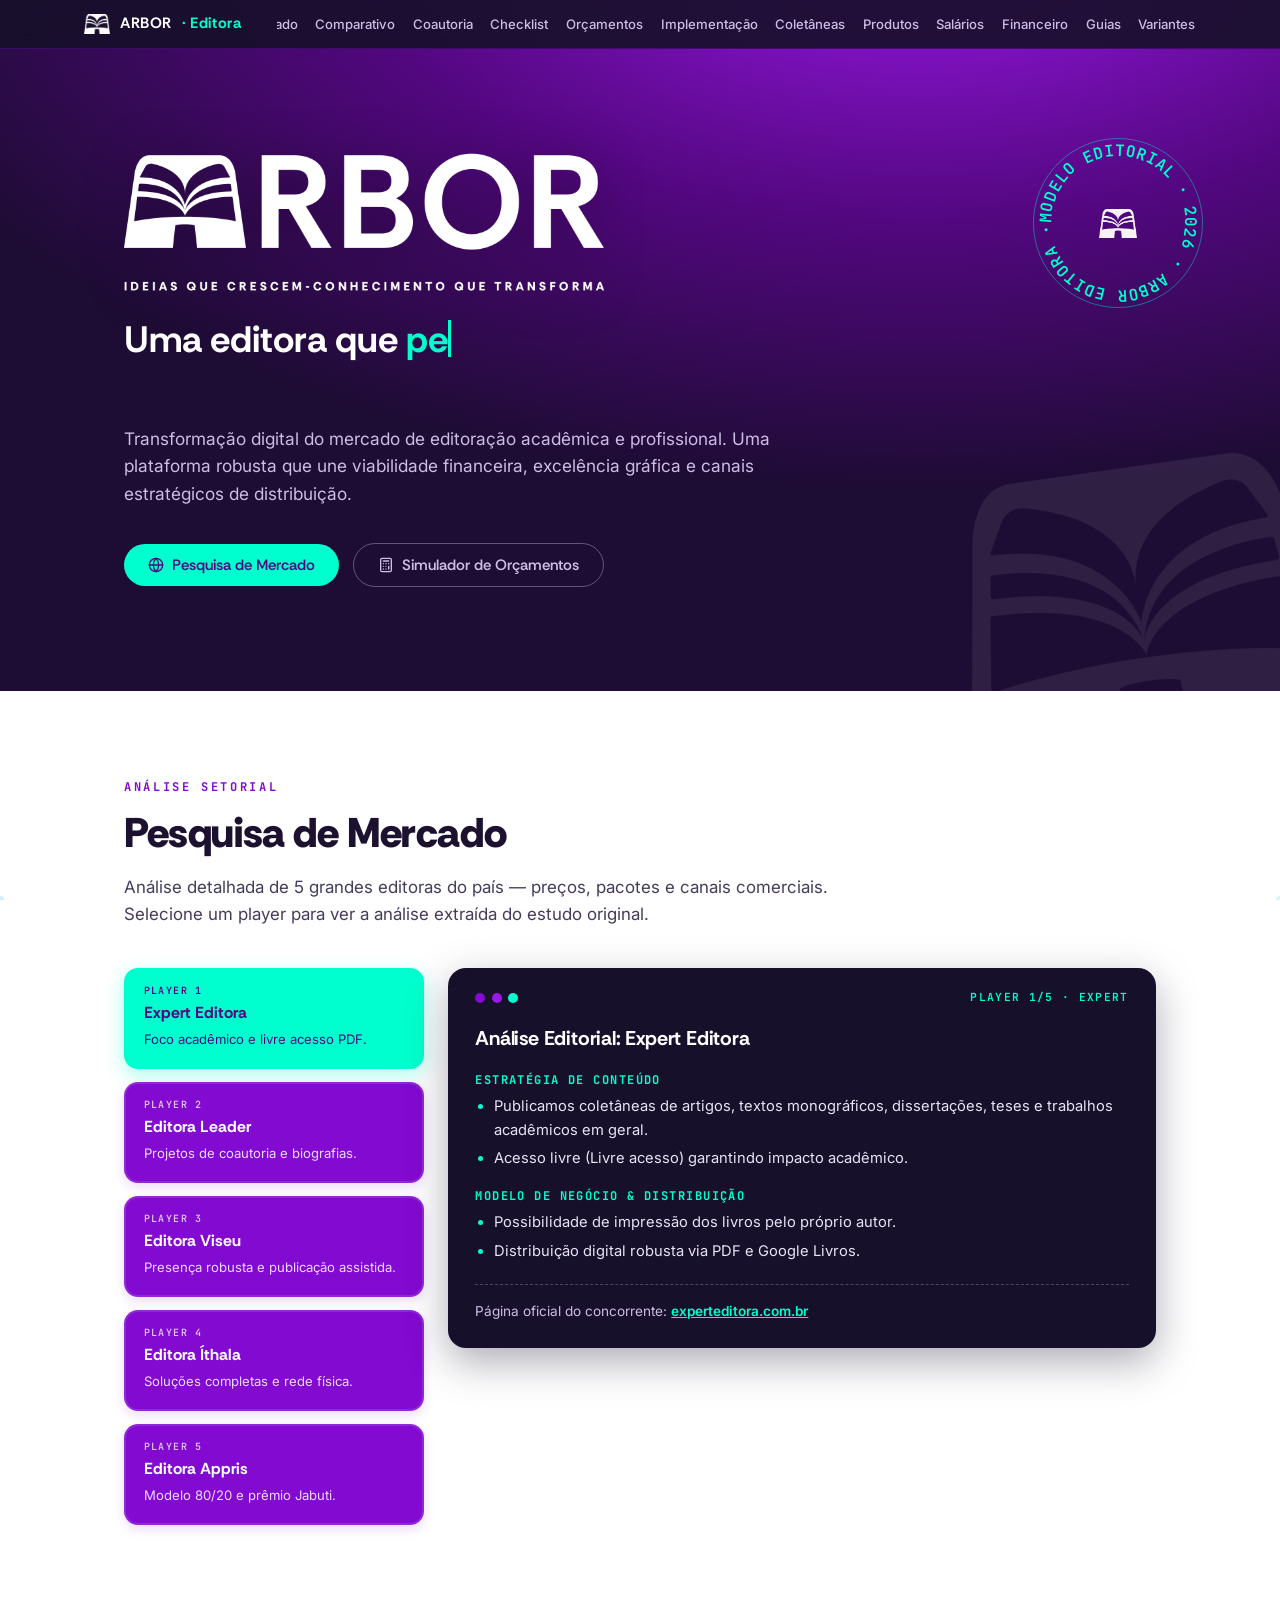
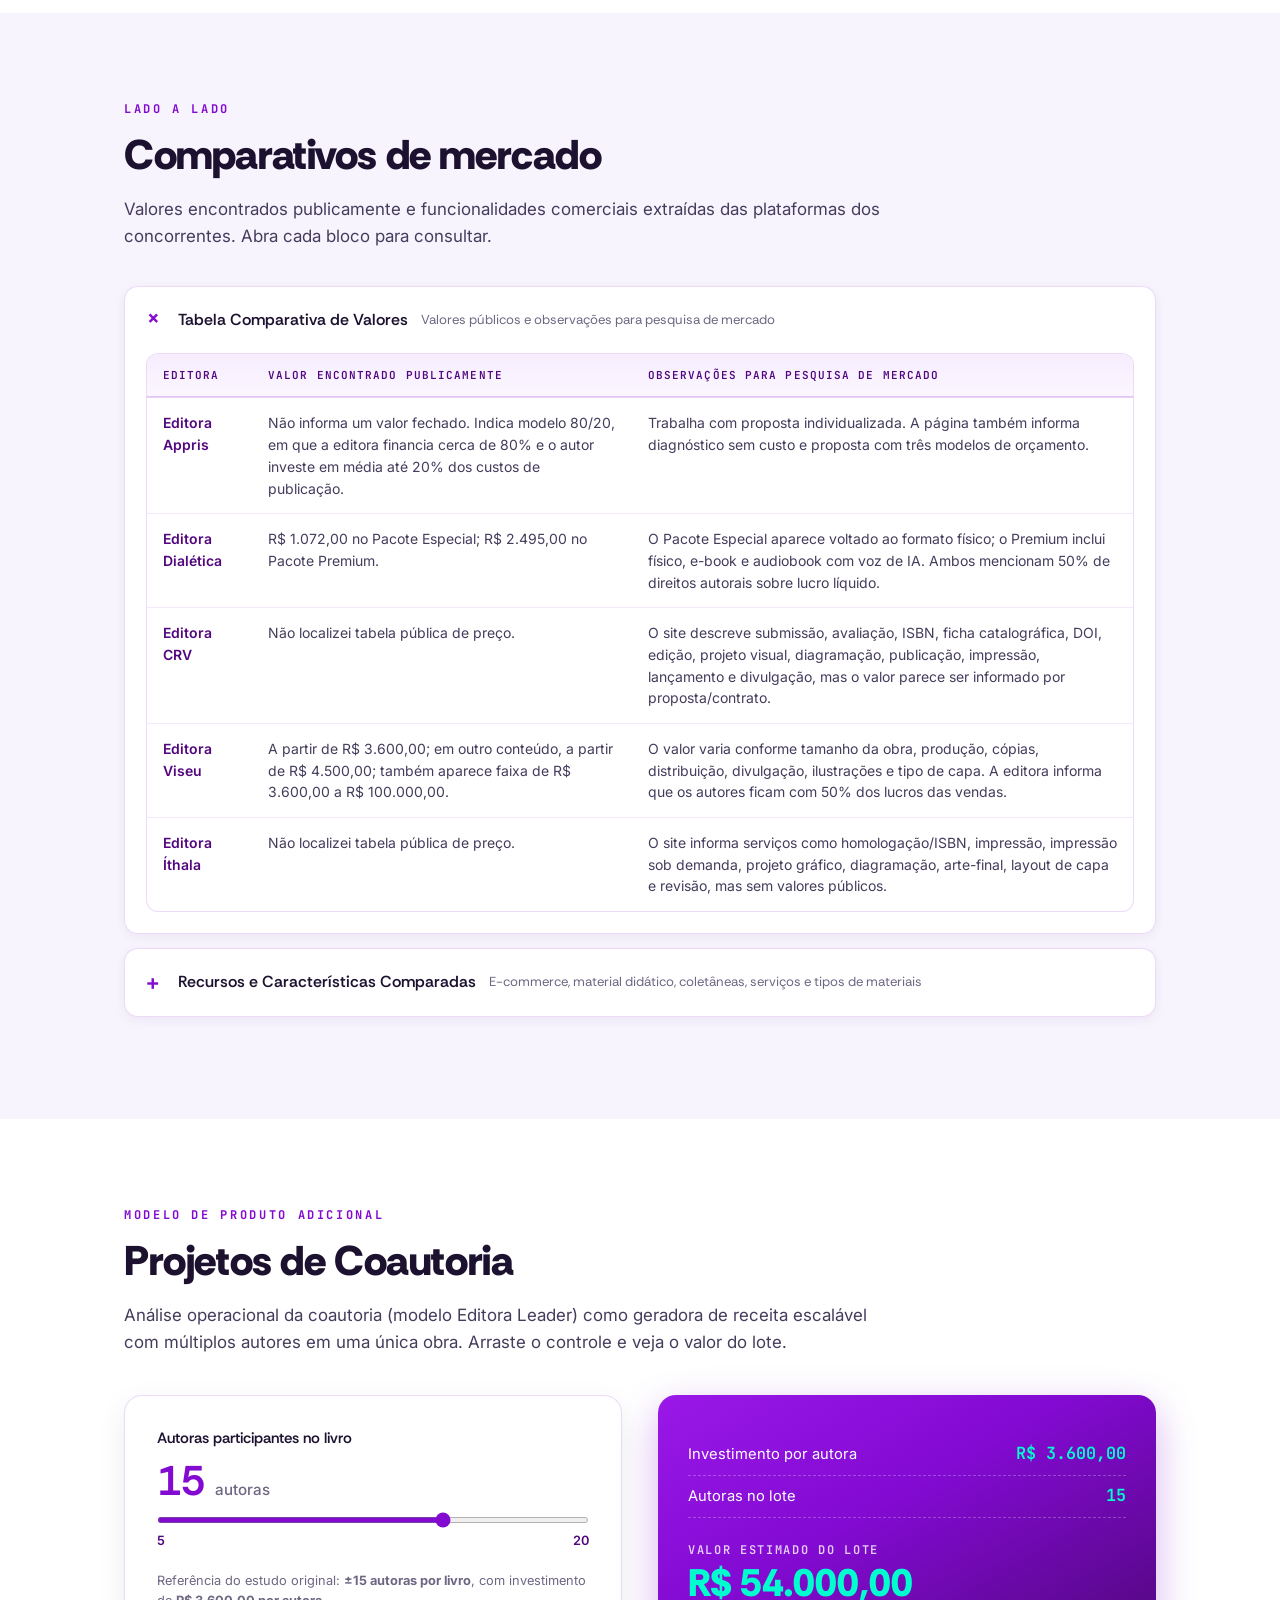
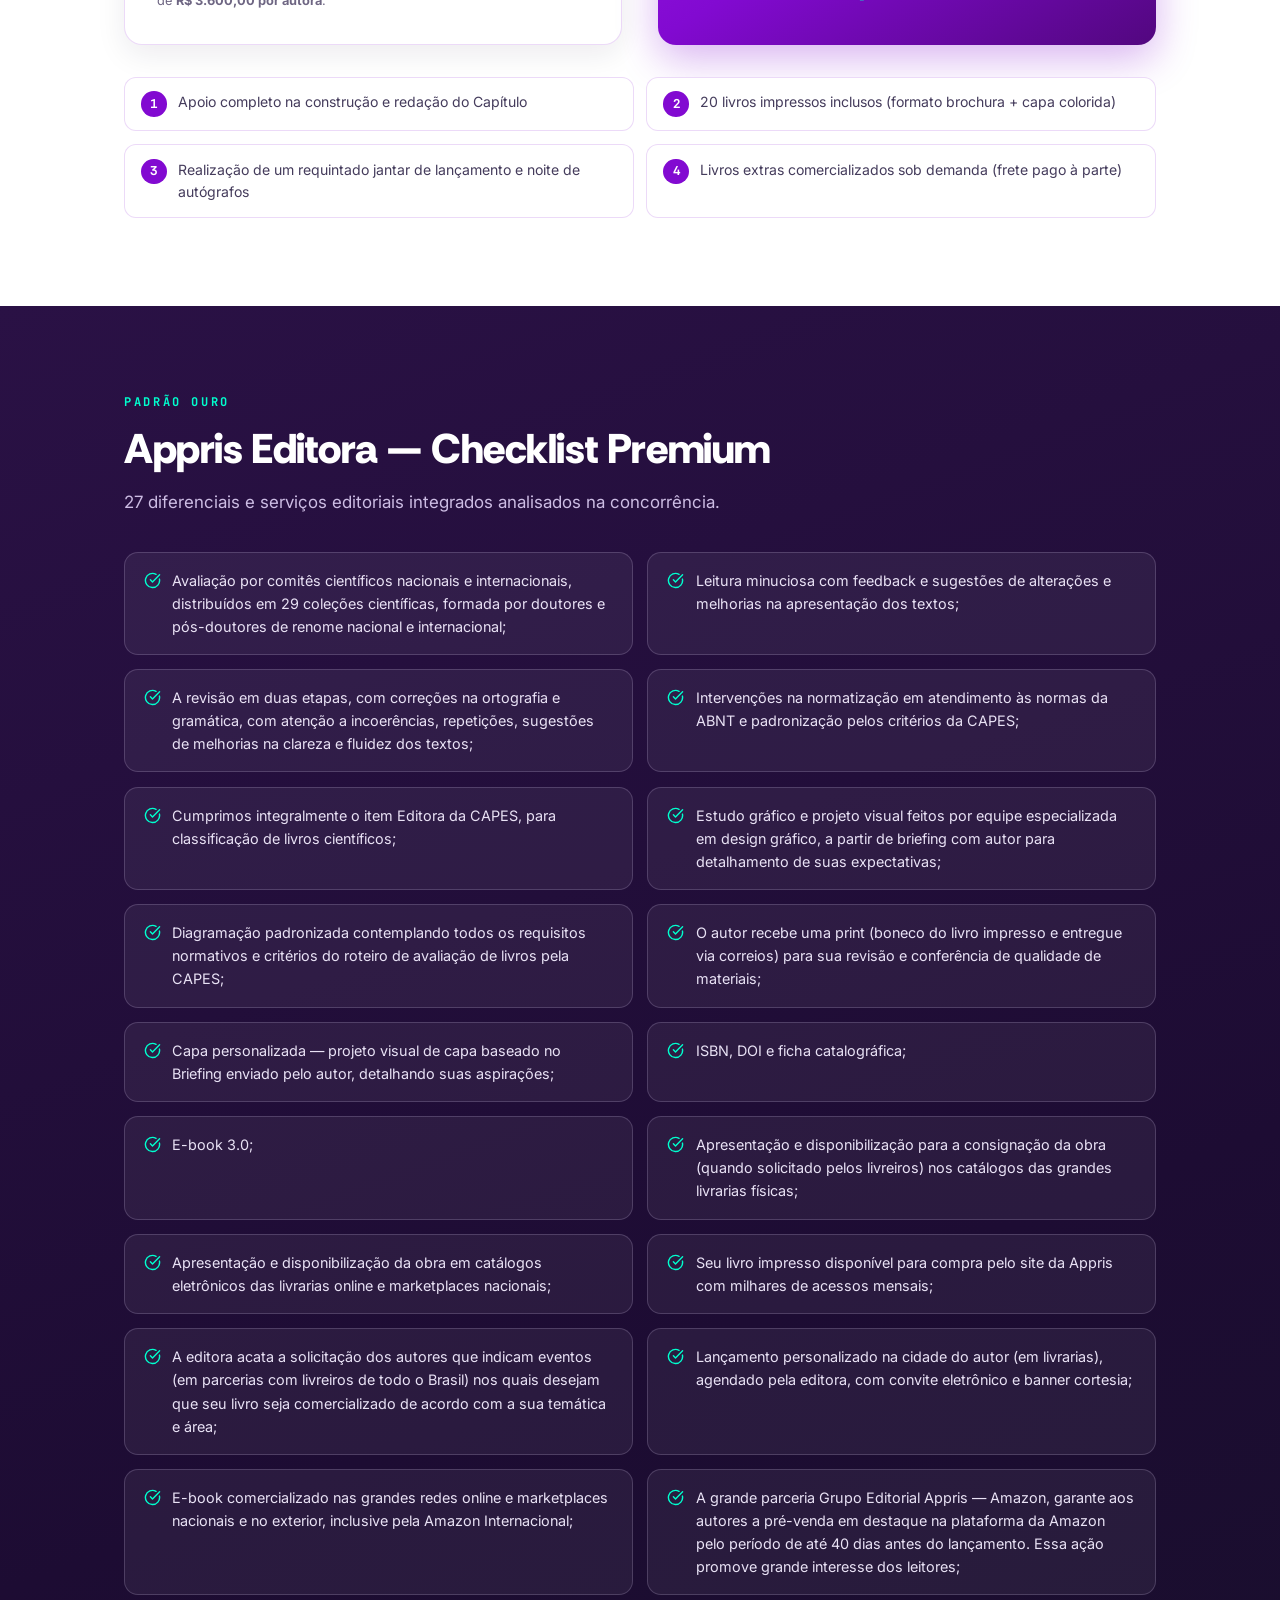
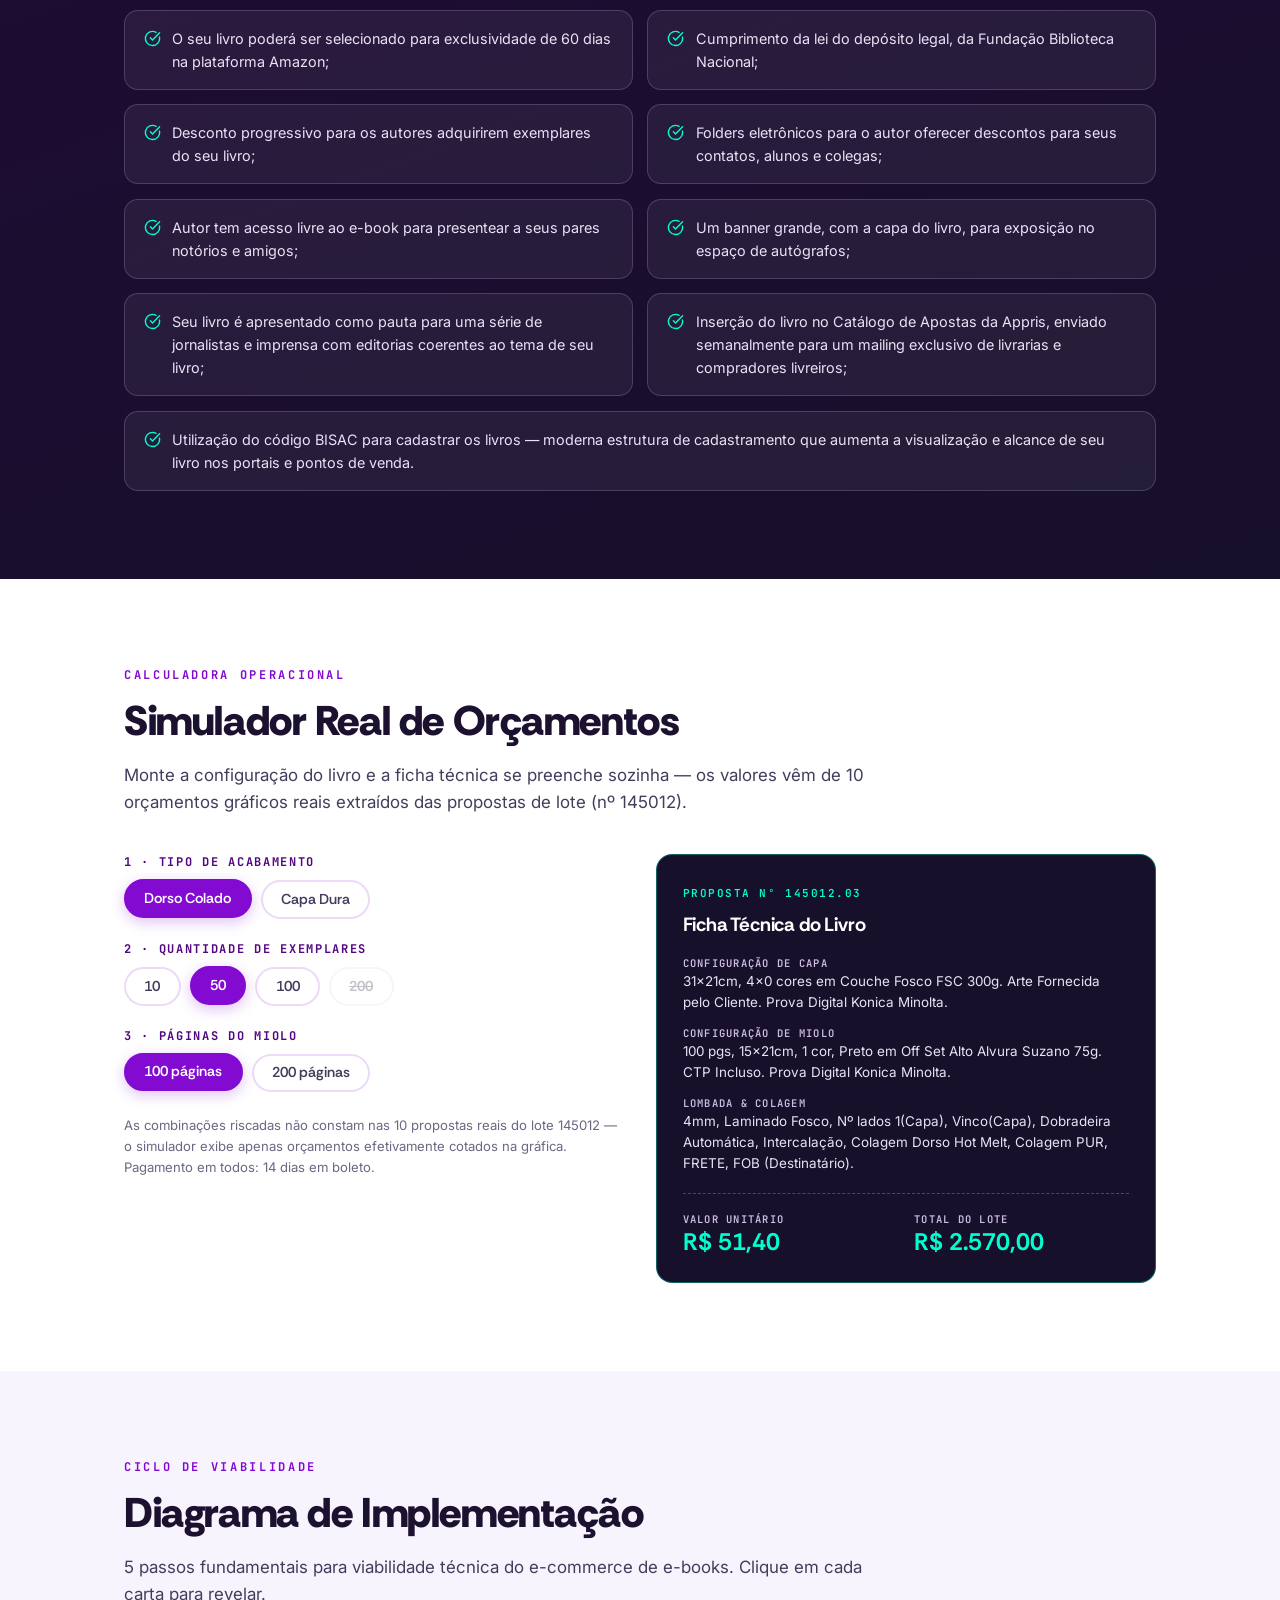
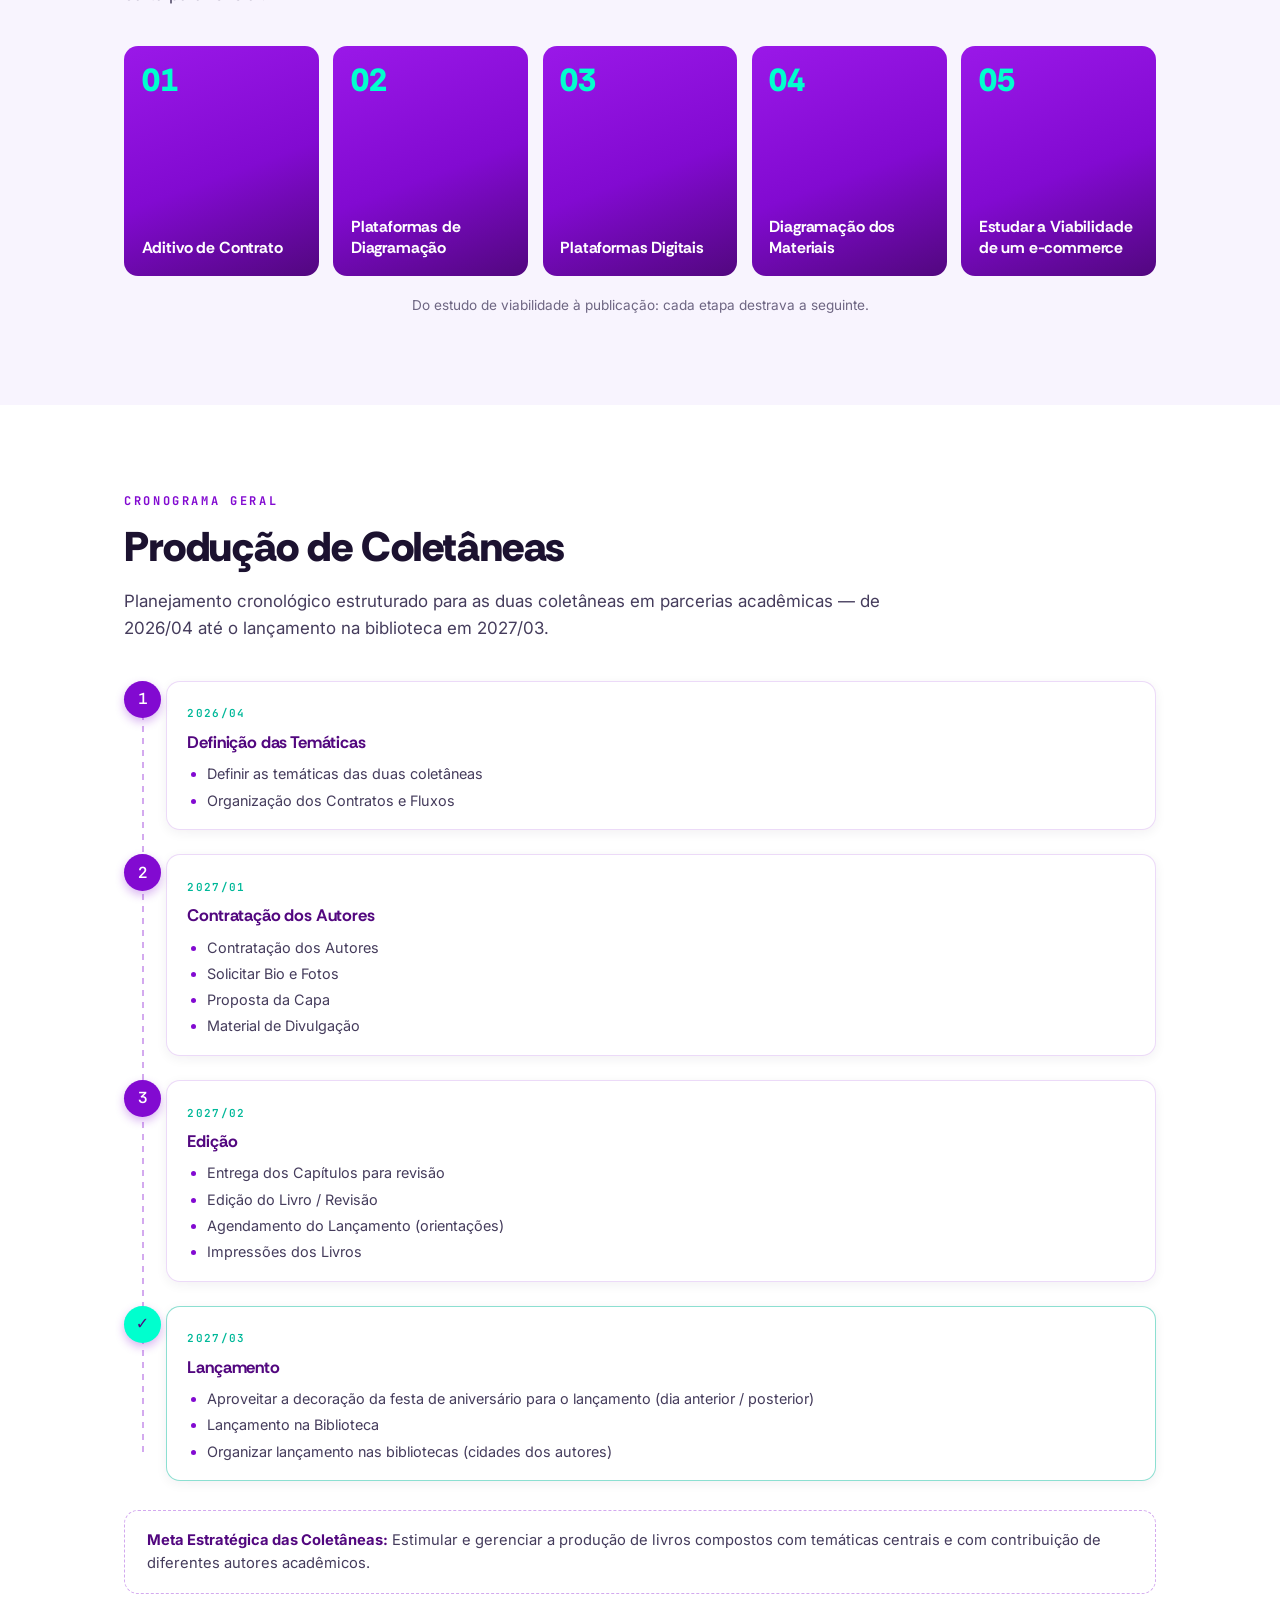
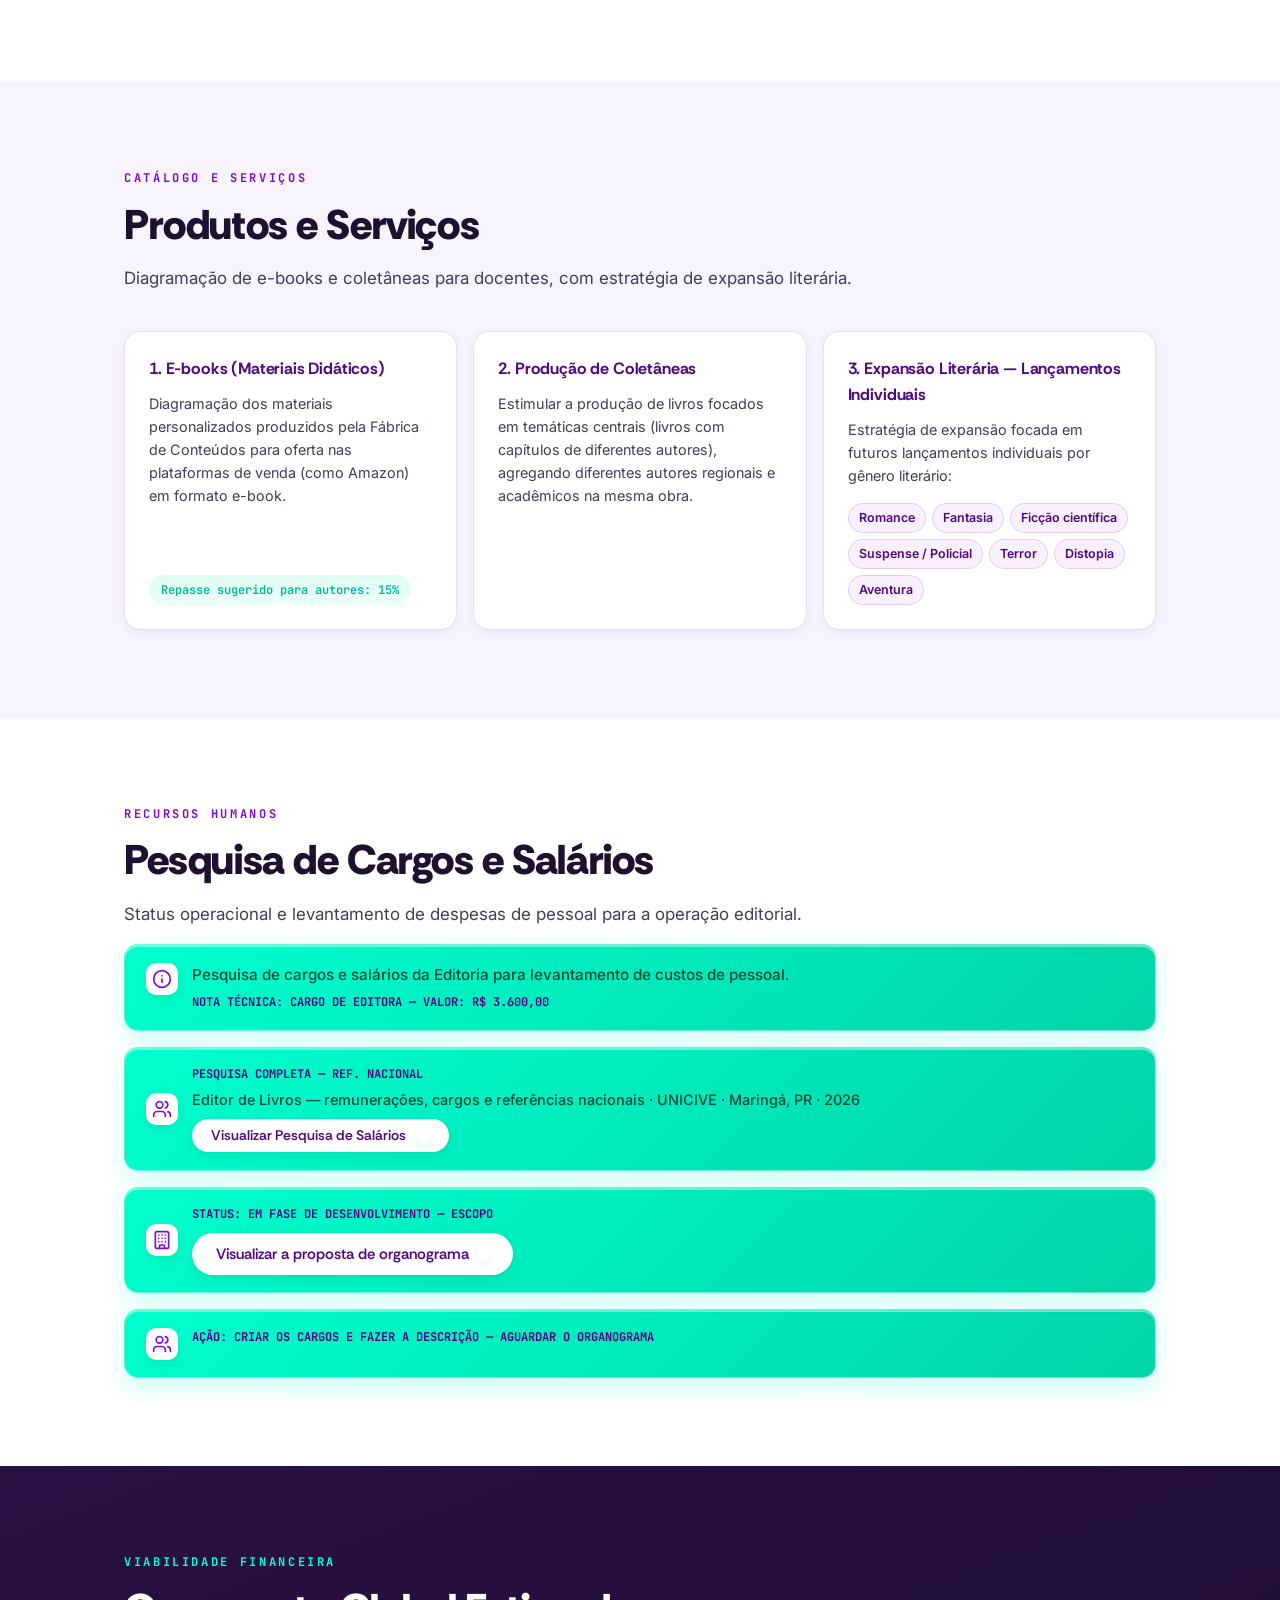
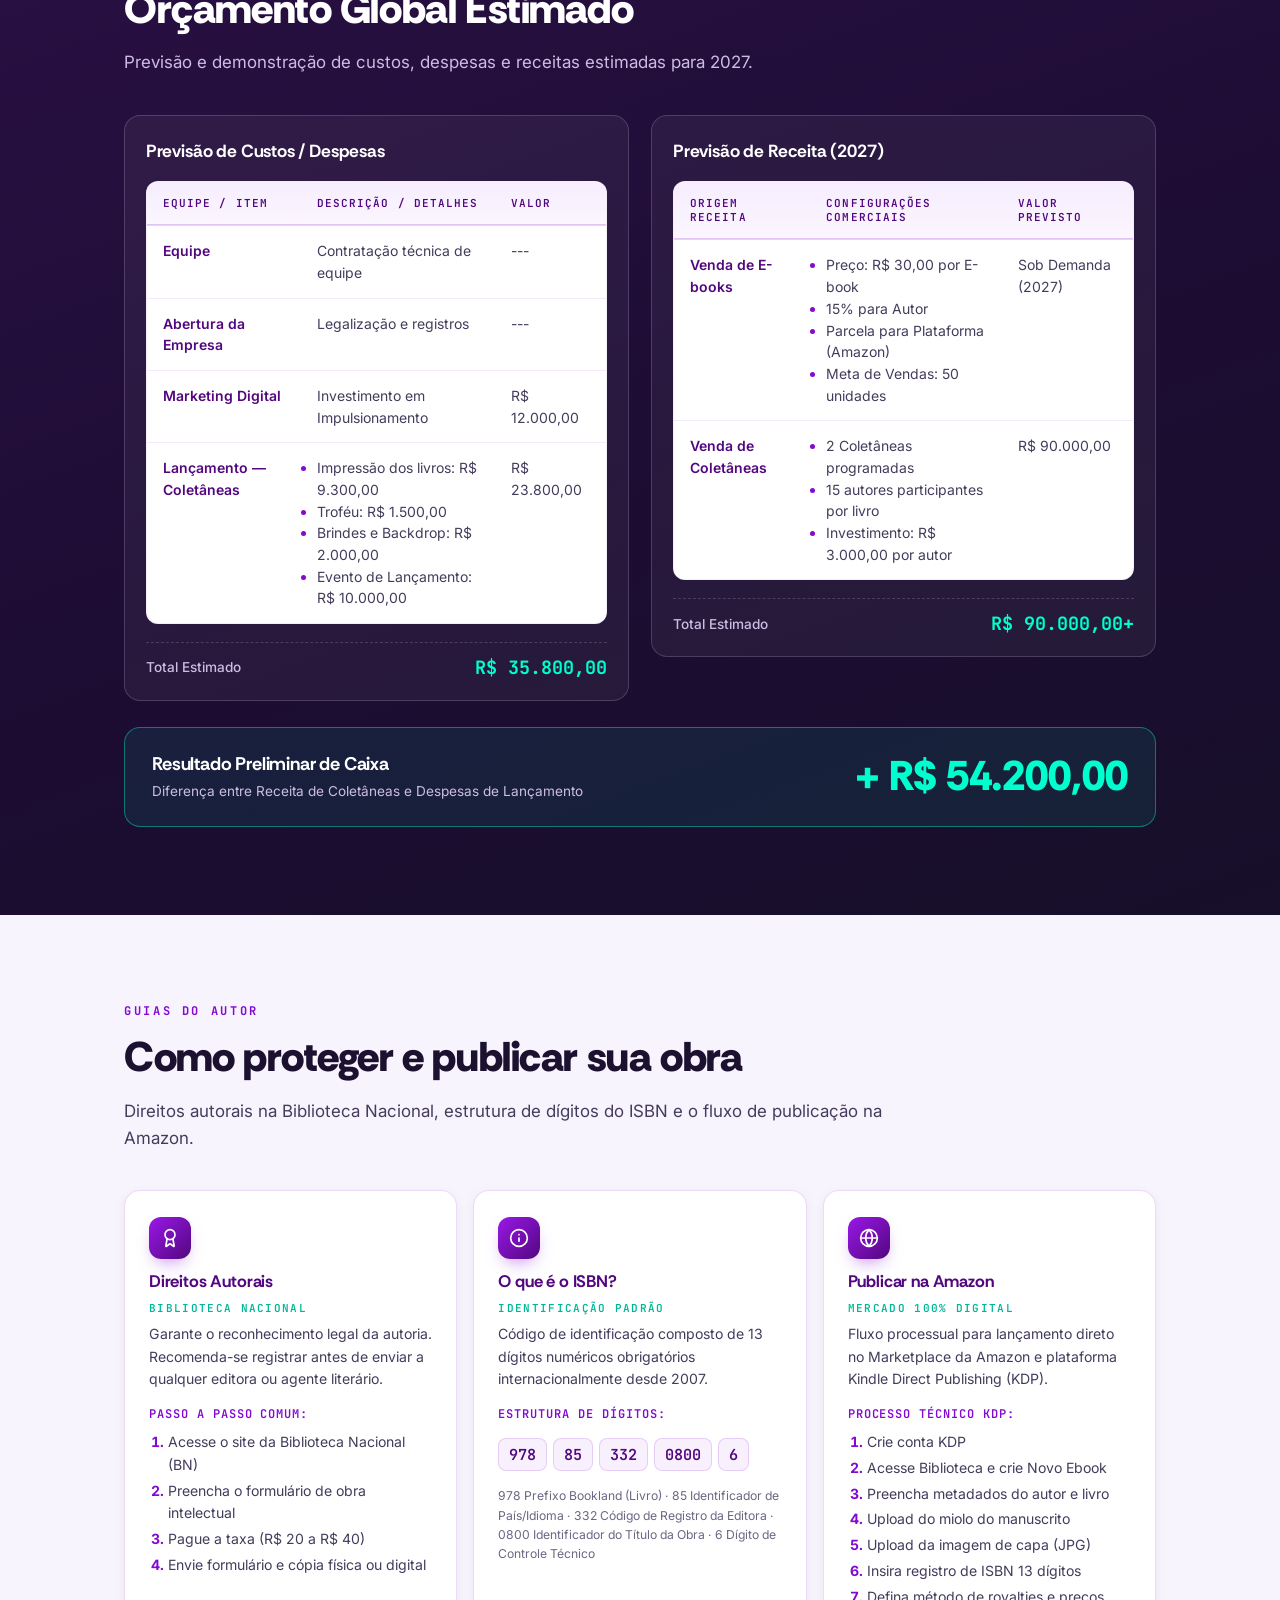
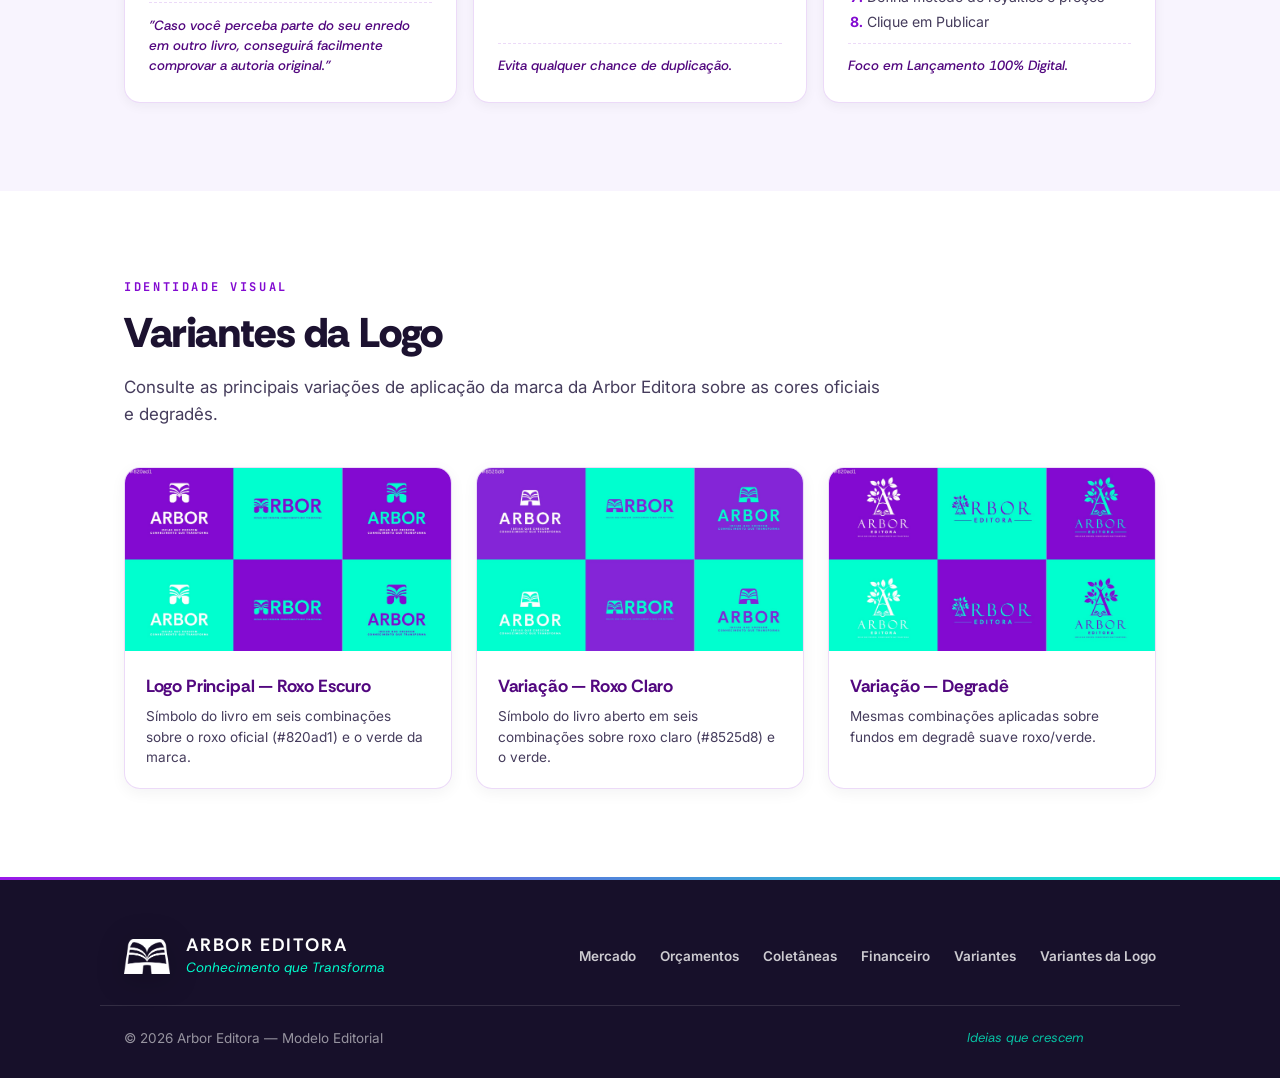
==== commit 42f40080: "style: aprimorar estilos e transições para a seção de avisos e botões" ====
--- a/index.html
+++ b/index.html
@@ -614,9 +614,9 @@
         <svg class="ic"><use href="#i-usuarios"/></svg>
         <div>
           <span class="status" style="margin-top:0">PESQUISA COMPLETA — REF. NACIONAL</span>
-          <p style="margin-top:4px; font-size:0.9rem; color:var(--ink-2);">Editor de Livros — remunerações, cargos e referências nacionais · UNICIVE · Maringá, PR · 2026</p>
+          <p style="margin-top:4px; font-size:0.9rem;">Editor de Livros — remunerações, cargos e referências nacionais · UNICIVE · Maringá, PR · 2026</p>
           <div style="margin-top:8px">
-            <button id="btn-abrir-pesquisa" class="btn btn-verde" style="font-size:14px; padding: 0.5rem 1.2rem;">
+            <button id="btn-abrir-pesquisa" class="btn" style="font-size:14px; padding: 0.5rem 1.2rem;">
               Visualizar Pesquisa de Salários <svg class="ic" style="width:12px;height:12px;margin-left:4px"><use href="#i-link"/></svg>
             </button>
           </div>
@@ -628,7 +628,7 @@
         <div>
           <span class="status" style="margin-top:0">STATUS: EM FASE DE DESENVOLVIMENTO — ESCOPO</span>
           <div style="margin-top:8px">
-            <a class="btn btn-roxo" href="https://canva.link/13i7yhxjbybjcjy" target="_blank" rel="noopener">
+            <a class="btn" href="https://canva.link/13i7yhxjbybjcjy" target="_blank" rel="noopener">
               Visualizar a proposta de organograma <svg class="ic" style="width:12px;height:12px"><use href="#i-link"/></svg>
             </a>
           </div>
--- a/css/estilo.css
+++ b/css/estilo.css
@@ -565,15 +565,31 @@
 /* ---------- Salários ---------- */
 .aviso {
   display: flex; gap: 14px; align-items: flex-start;
-  background: #fff; border: 1px solid var(--borda-lavanda);
+  background: linear-gradient(135deg, var(--green) 0%, #00d5a7 100%);
+  border: 1px solid rgba(255, 255, 255, 0.4);
   border-radius: 14px; padding: 1.1rem 1.3rem;
   margin-top: 1rem;
-  box-shadow: 0 3px 12px rgba(28, 18, 48, .05);
-}
-.aviso .ic { width: 30px; height: 30px; flex-shrink: 0; color: var(--purple); background: var(--purple-soft); border-radius: 9px; padding: 6px; }
-.aviso p { font-size: .9rem; color: var(--ink-2); }
-.aviso .status { display: block; margin-top: 6px; font: 600 12px/1.6 var(--font-mono); color: var(--purple-deep); }
-.aviso a { font-weight: 600; }
+  box-shadow: 0 10px 25px rgba(0, 255, 206, 0.2), inset 0 2px 0 rgba(255, 255, 255, 0.4);
+  transition: transform 0.4s cubic-bezier(0.16, 1, 0.3, 1), box-shadow 0.4s ease;
+}
+.aviso:hover {
+  transform: translateY(-4px);
+  box-shadow: 0 16px 32px rgba(0, 255, 206, 0.35), inset 0 2px 0 rgba(255, 255, 255, 0.5);
+}
+.aviso .ic { 
+  width: 32px; height: 32px; flex-shrink: 0; 
+  color: var(--purple); background: #fff; 
+  border-radius: 10px; padding: 6px; 
+  box-shadow: 0 4px 12px rgba(0, 153, 122, 0.15);
+}
+.aviso p { font-size: .95rem; color: #024a3c; font-weight: 500; }
+.aviso .status { display: block; margin-top: 6px; font: 700 12px/1.6 var(--font-mono); color: var(--purple-deep); }
+.aviso a { font-weight: 600; color: var(--purple-deep); }
+.aviso .btn {
+  background: #fff; color: var(--purple-deep); border-color: #fff; font-weight: 600;
+  box-shadow: 0 4px 14px rgba(0, 153, 122, 0.2);
+}
+.aviso .btn:hover { background: var(--purple-soft); transform: translateY(-2px); box-shadow: 0 6px 20px rgba(130, 10, 209, 0.15); }
 .relatorio-corpo { display: grid; gap: 1.4rem; padding-top: .4rem; }
 .relatorio-corpo header h4 { font-size: 1.05rem; }
 .relatorio-corpo header p { font-size: .82rem; color: var(--ink-3); margin-top: 4px; }
@@ -892,15 +908,38 @@
 }
 @media (max-width: 640px) {
   .wrap, .container { padding-inline: 18px; }
+  
+  /* Hero Mobile Redesign */
+  .hero { padding: 6.5rem 0 3.5rem; text-align: left; }
+  .hero-main-logo { max-width: 240px; margin-bottom: 1rem; }
+  .hero .frase { min-height: auto; font-size: 1.8rem; }
+  .hero .sub { font-size: 1rem; margin: 1rem 0 1.5rem; }
+  .hero .btn { width: 100%; display: flex; justify-content: center; margin: 0 0 12px 0 !important; }
+  .hero::after { display: none; }
+  
+  /* Header Nav Mobile */
+  nav.topo ul { padding-inline: 18px; margin-inline: -18px; -webkit-overflow-scrolling: touch; padding-bottom: 4px; }
+  nav.topo ul a { font-size: 1rem; padding-block: .4rem; }
+  
+  section { padding: 3.5rem 0; }
+  
+  .sim-modos .modo { min-width: 180px; padding: 1rem; }
+  .chips-escolha button { flex-grow: 1; text-align: center; }
+  
   .cuidados, .servicos-coautoria { grid-template-columns: 1fr; }
-  .cartas { grid-template-columns: 1fr 1fr; }
+  .cartas { grid-template-columns: 1fr; gap: 1rem; }
   .guias, .produtos-grid { grid-template-columns: 1fr; }
   .variantes-grid { grid-template-columns: 1fr; }
+  
   .footer-grid, .footer-base, .footer-nav { justify-content: center; text-align: center; }
   .footer-marca { flex-direction: column; gap: 10px; }
   .footer-base .frase { margin-right: 0; }
-  .ag-passos { padding-left: 2.2rem; }
-  .ag-num { left: -2.2rem; width: 1.9rem; height: 1.9rem; font-size: .85rem; }
+  
+  .ag-passos { padding-left: 2rem; }
+  .ag-num { left: -2rem; width: 1.8rem; height: 1.8rem; font-size: .85rem; }
+  
+  .aviso { flex-direction: column; align-items: flex-start !important; padding: 1.2rem; gap: 10px; }
+  .aviso .btn { width: 100%; display: flex; justify-content: center; margin-top: 10px; }
 }
 @media (max-width: 420px) {
   th, td { padding: 11px 12px; font-size: 13px; }
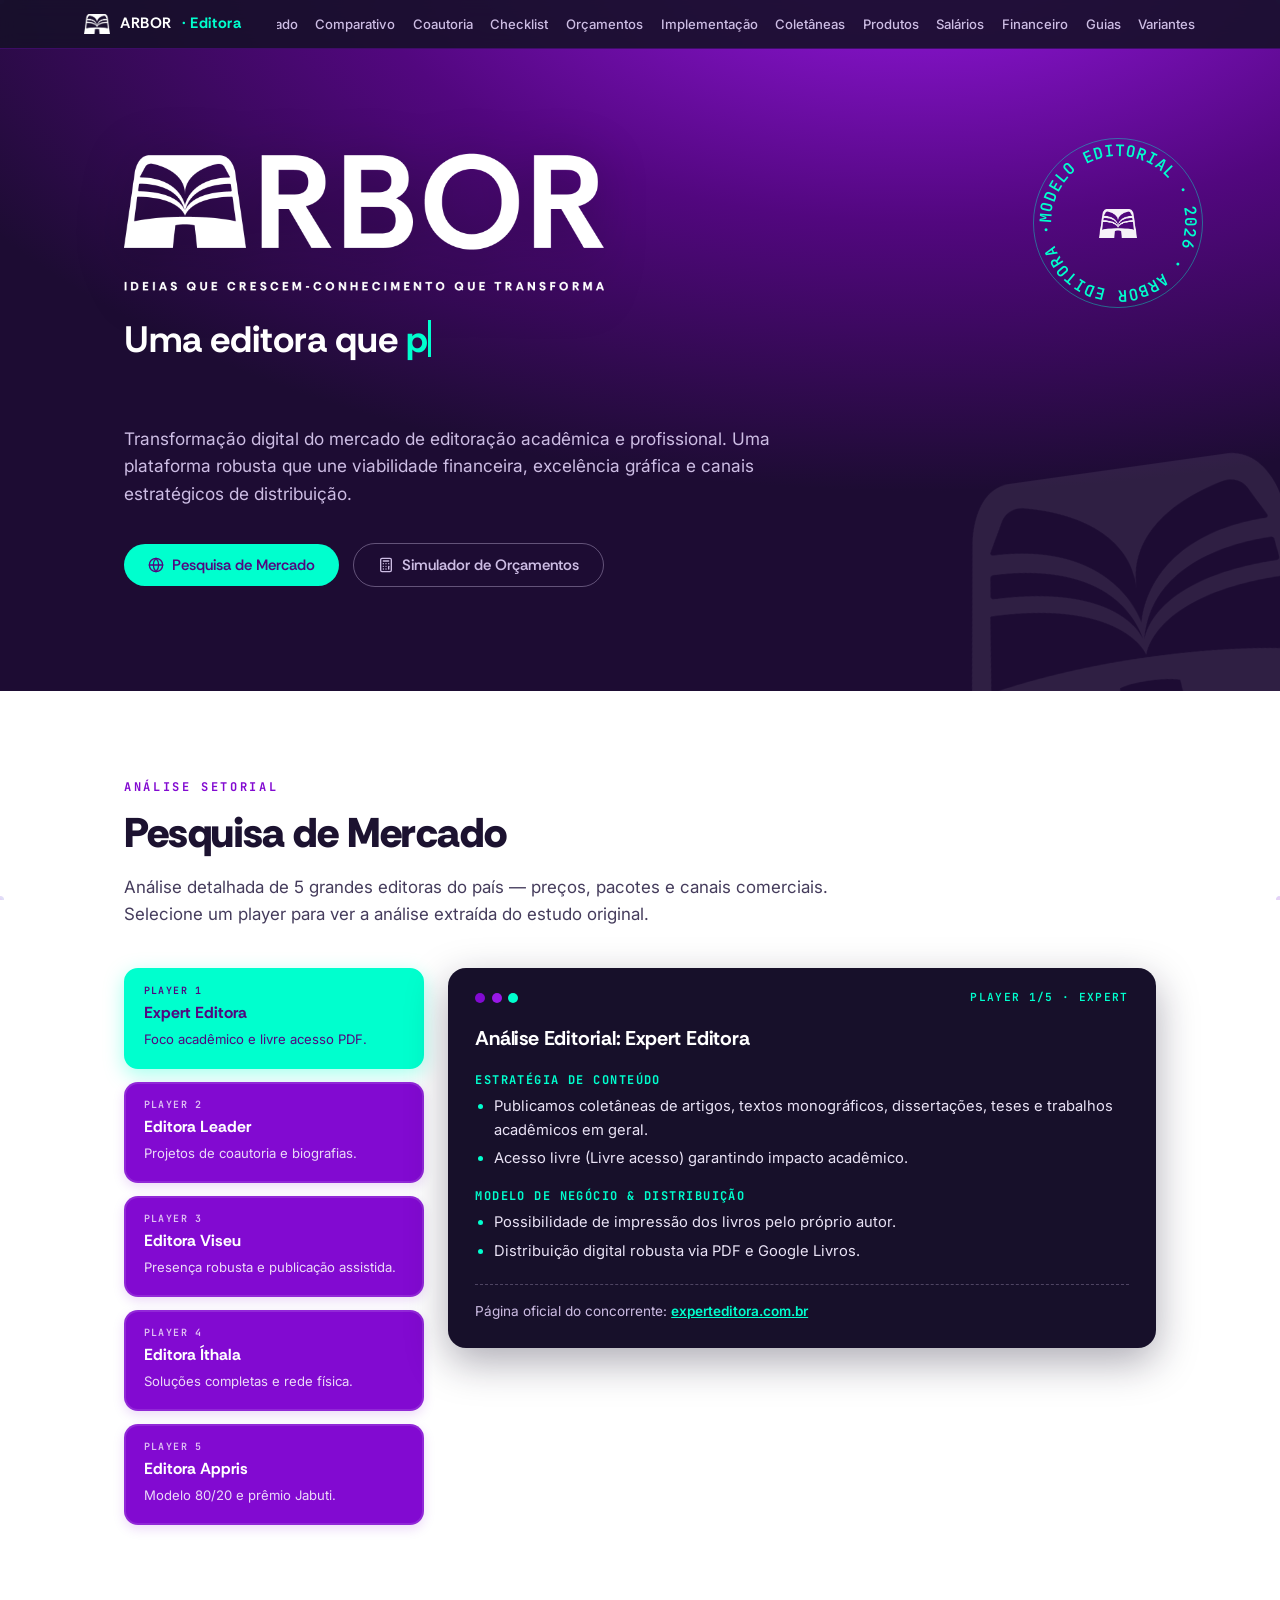
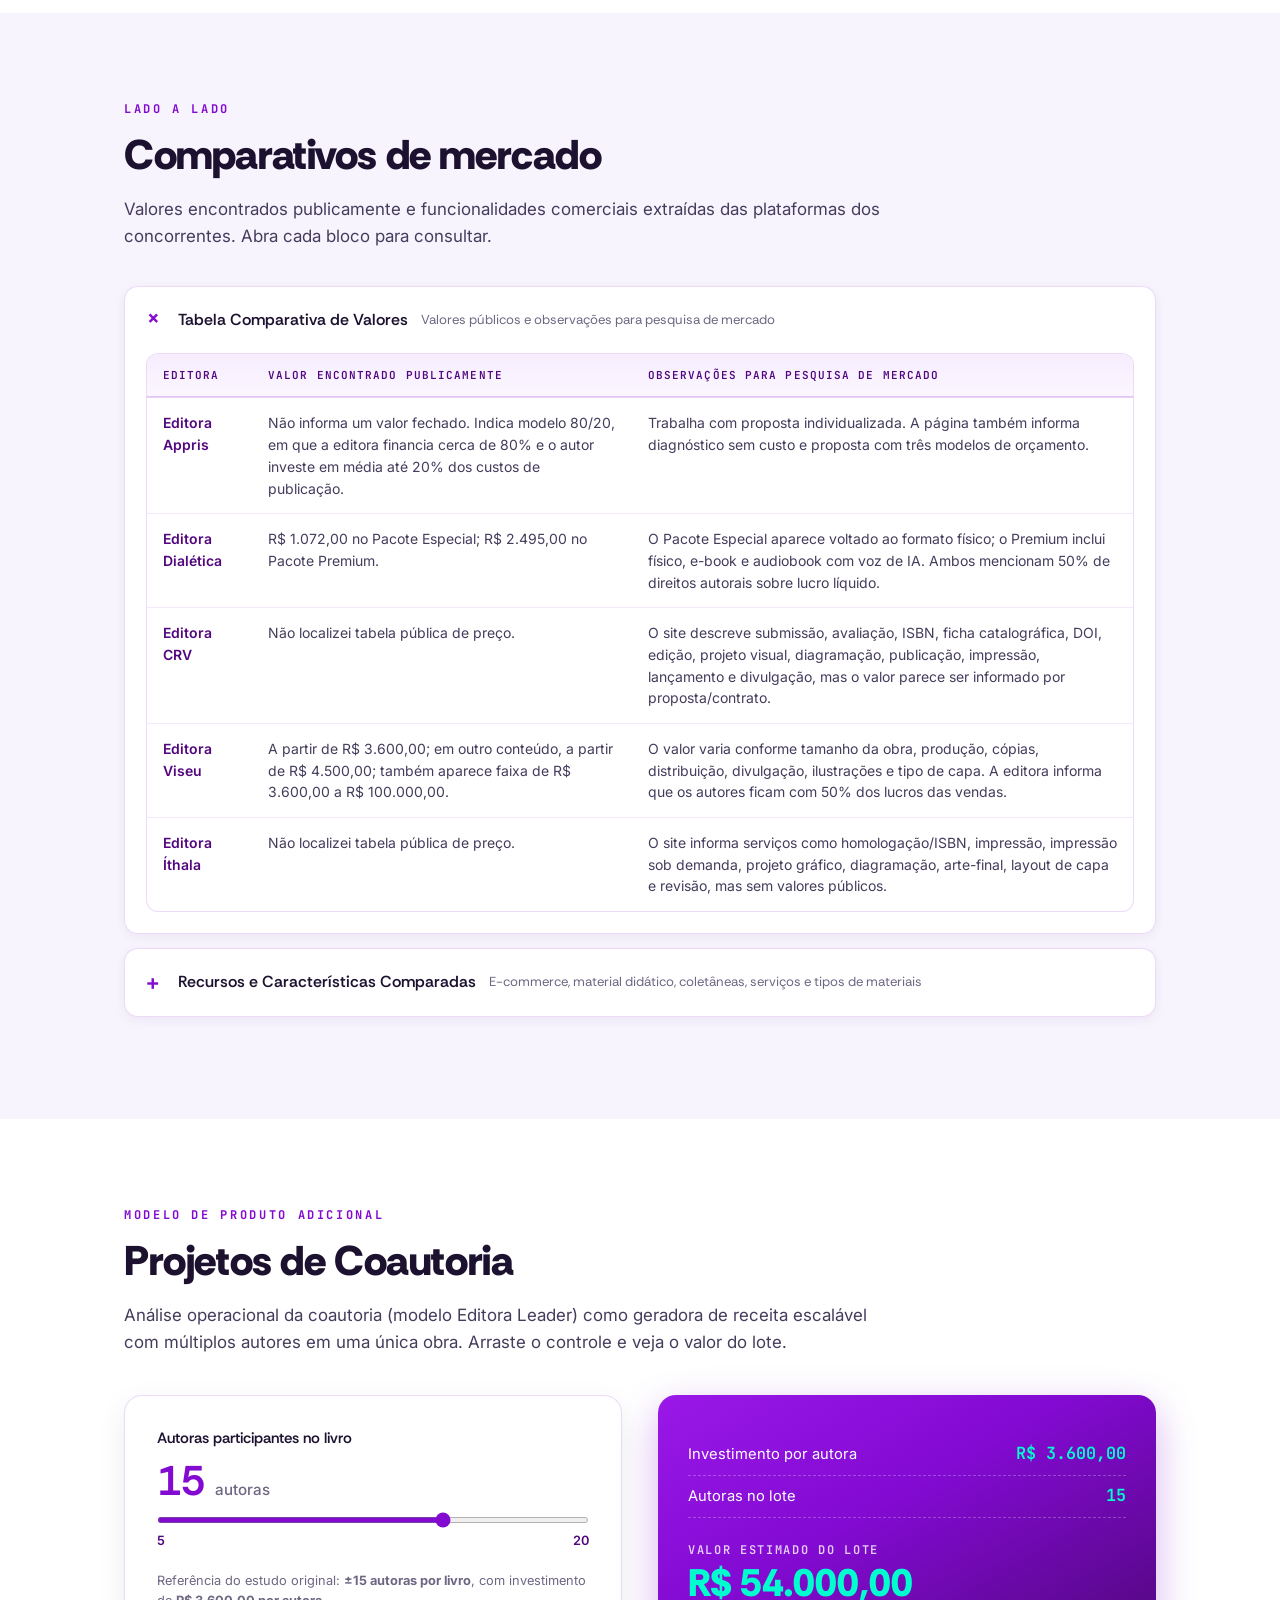
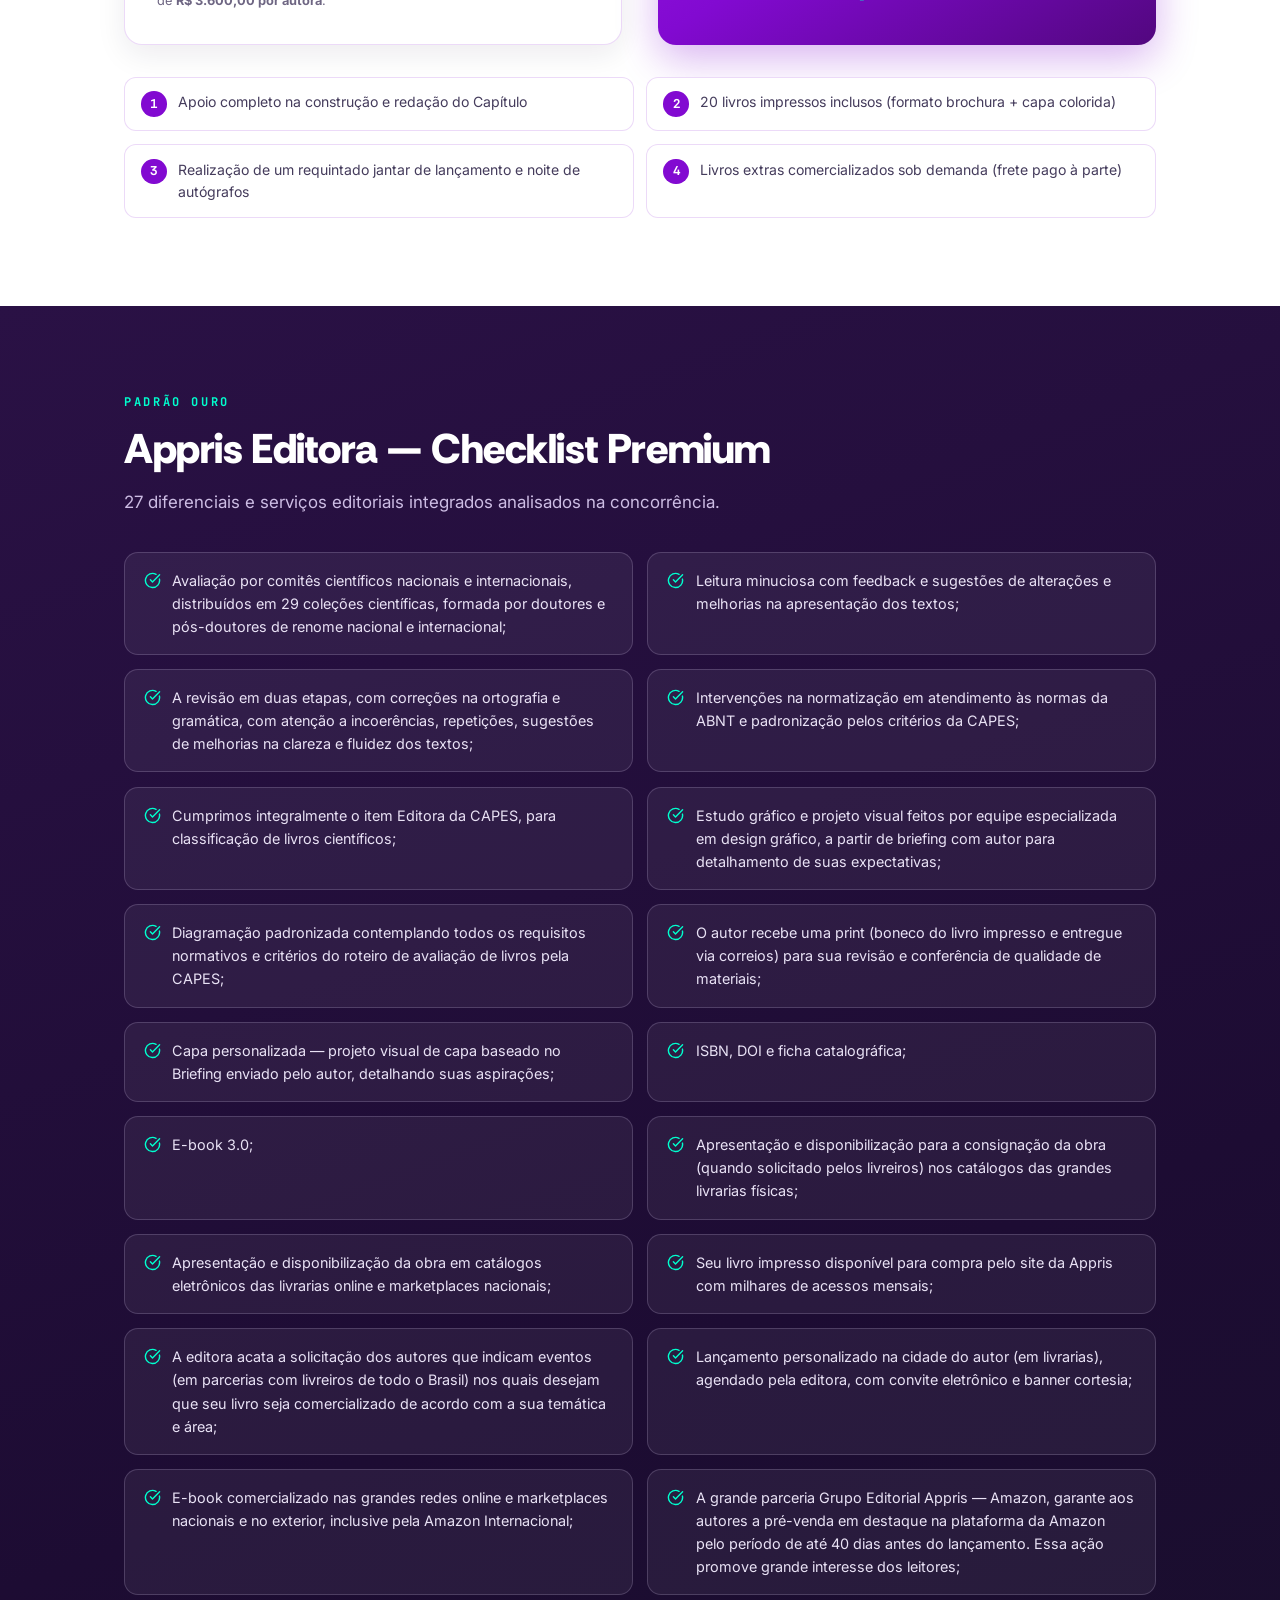
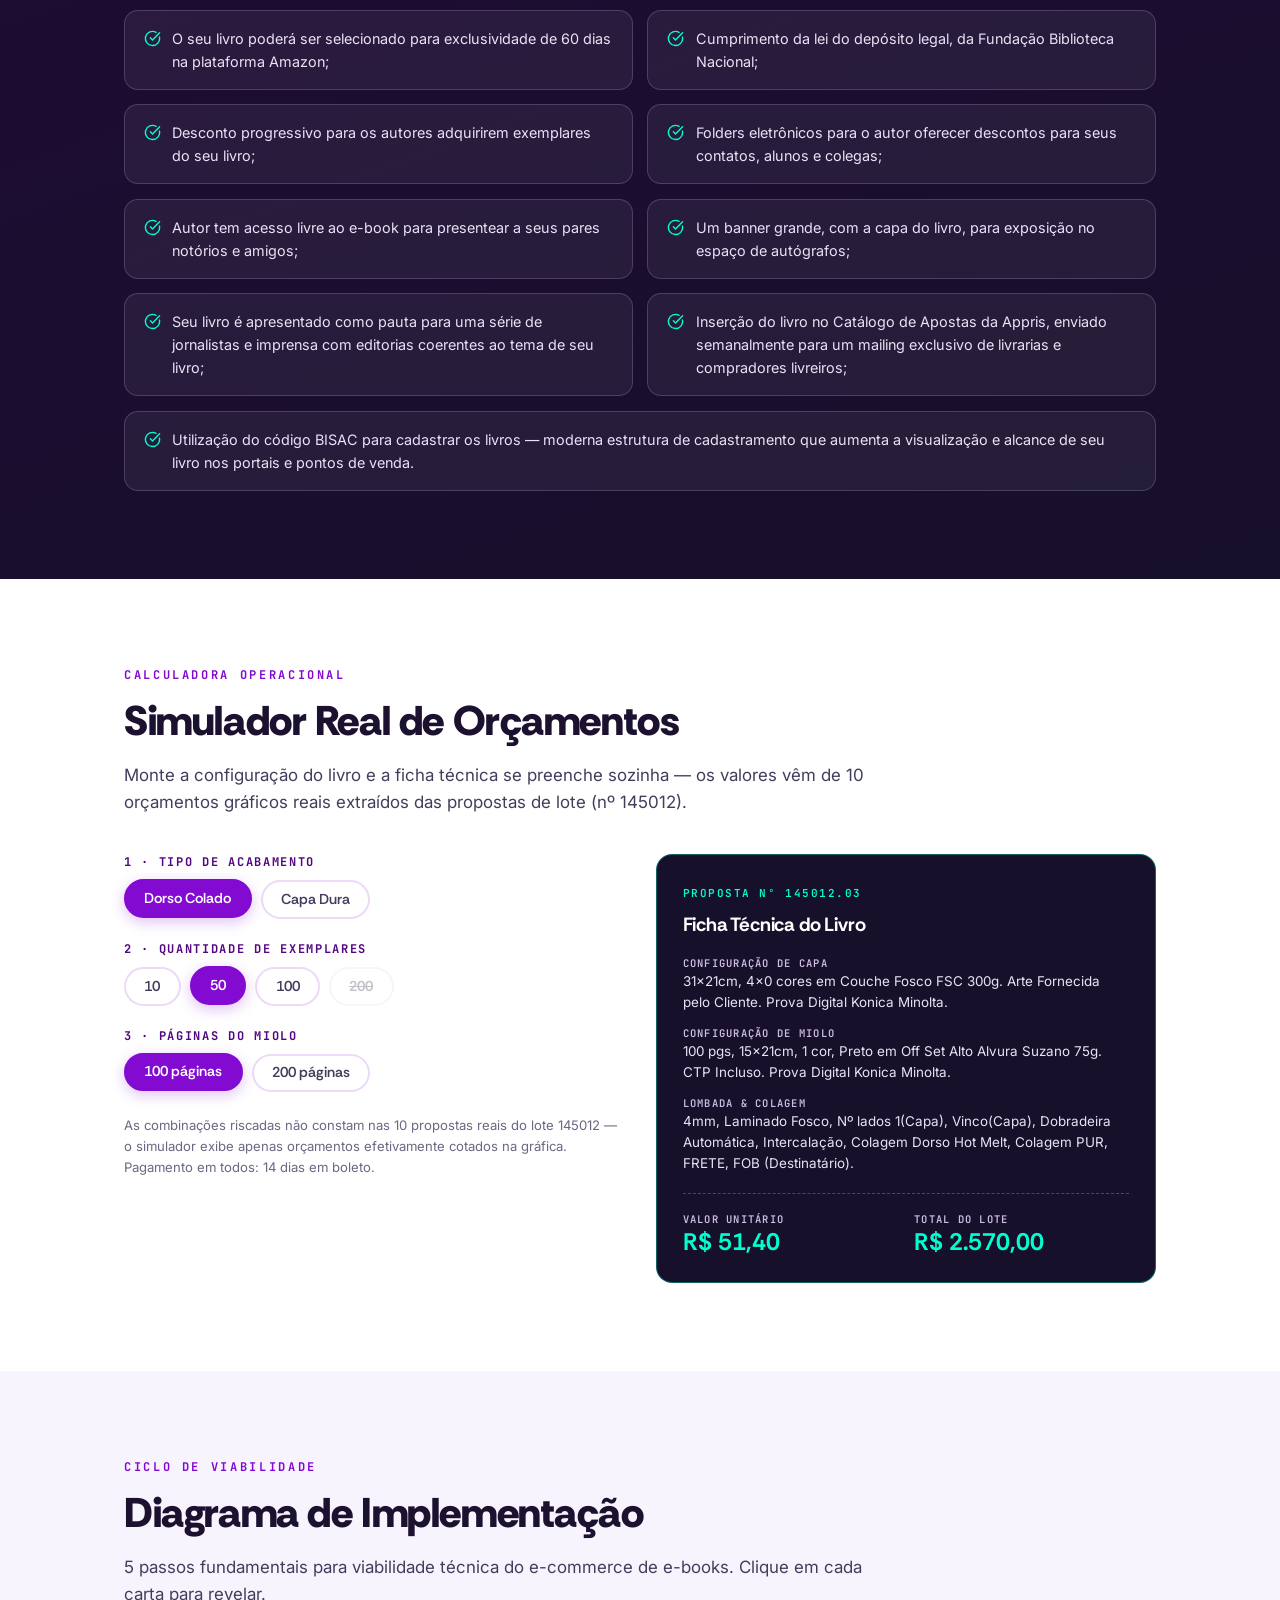
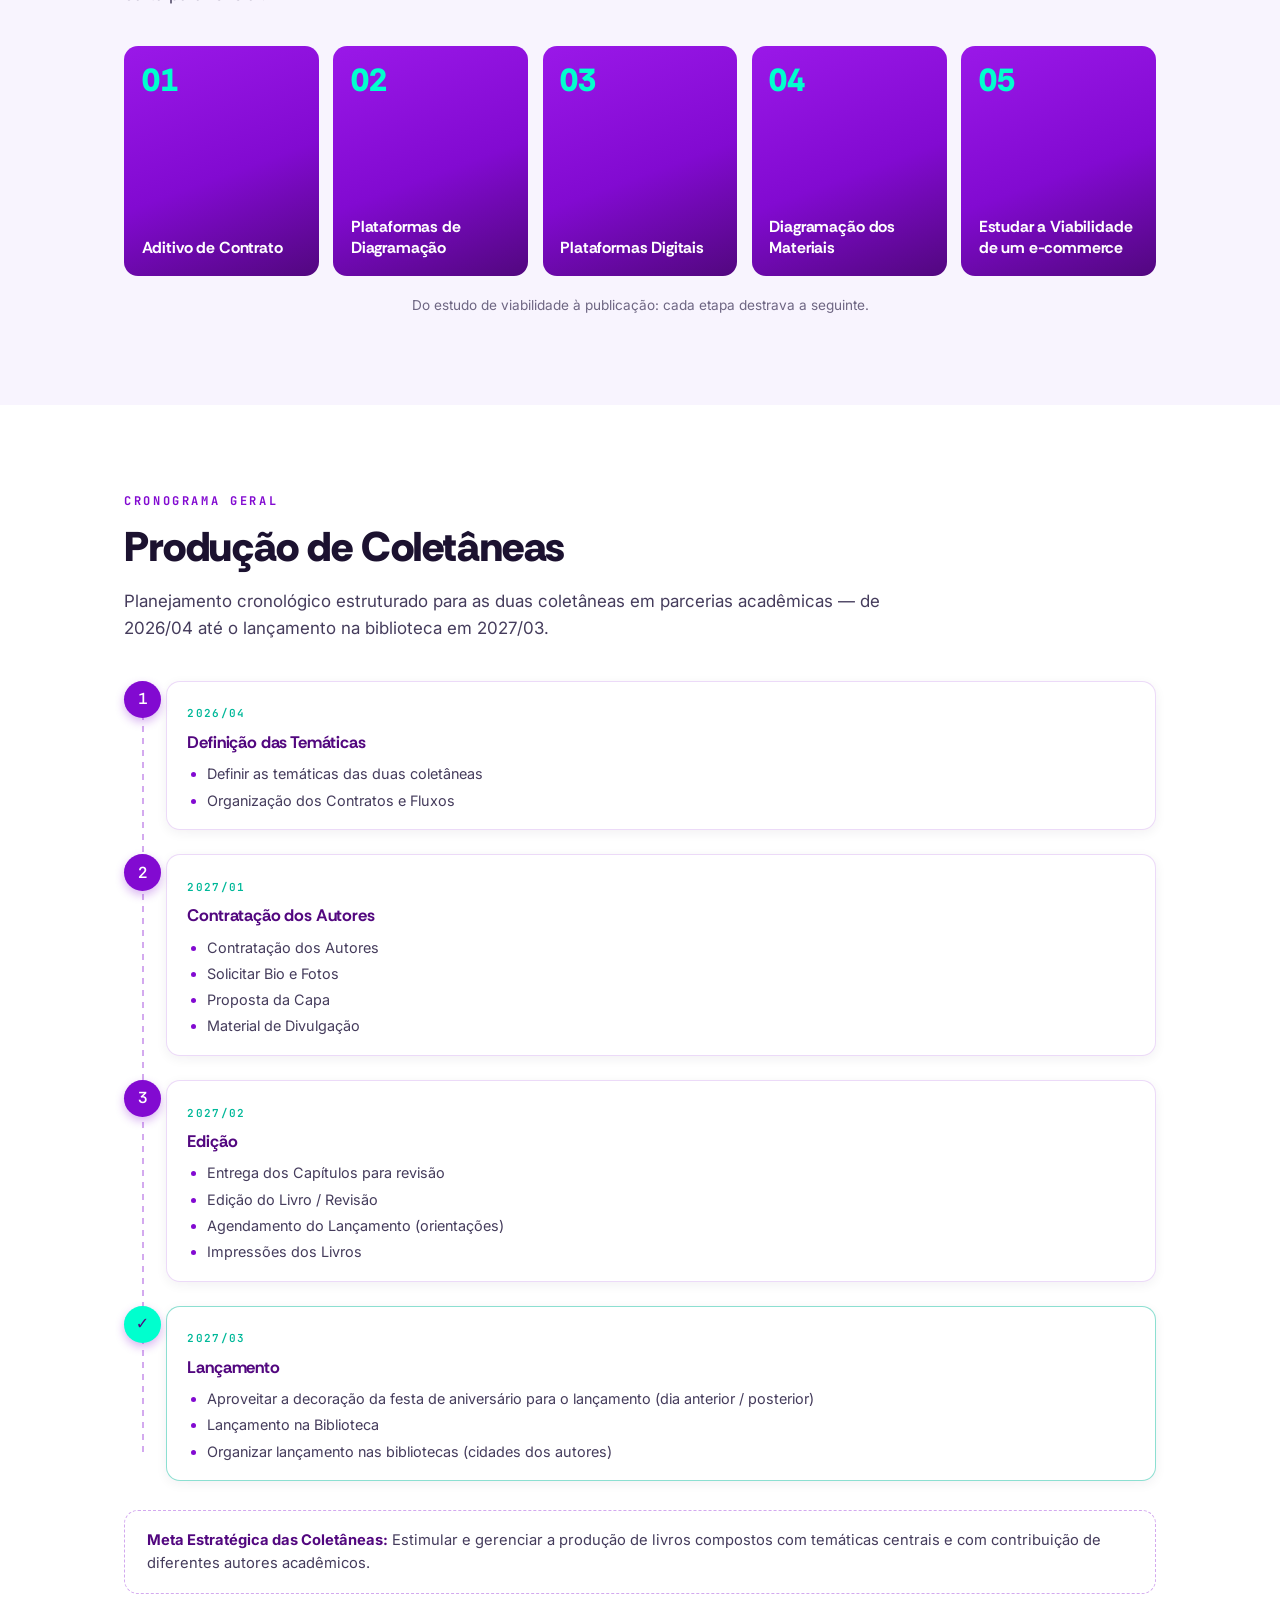
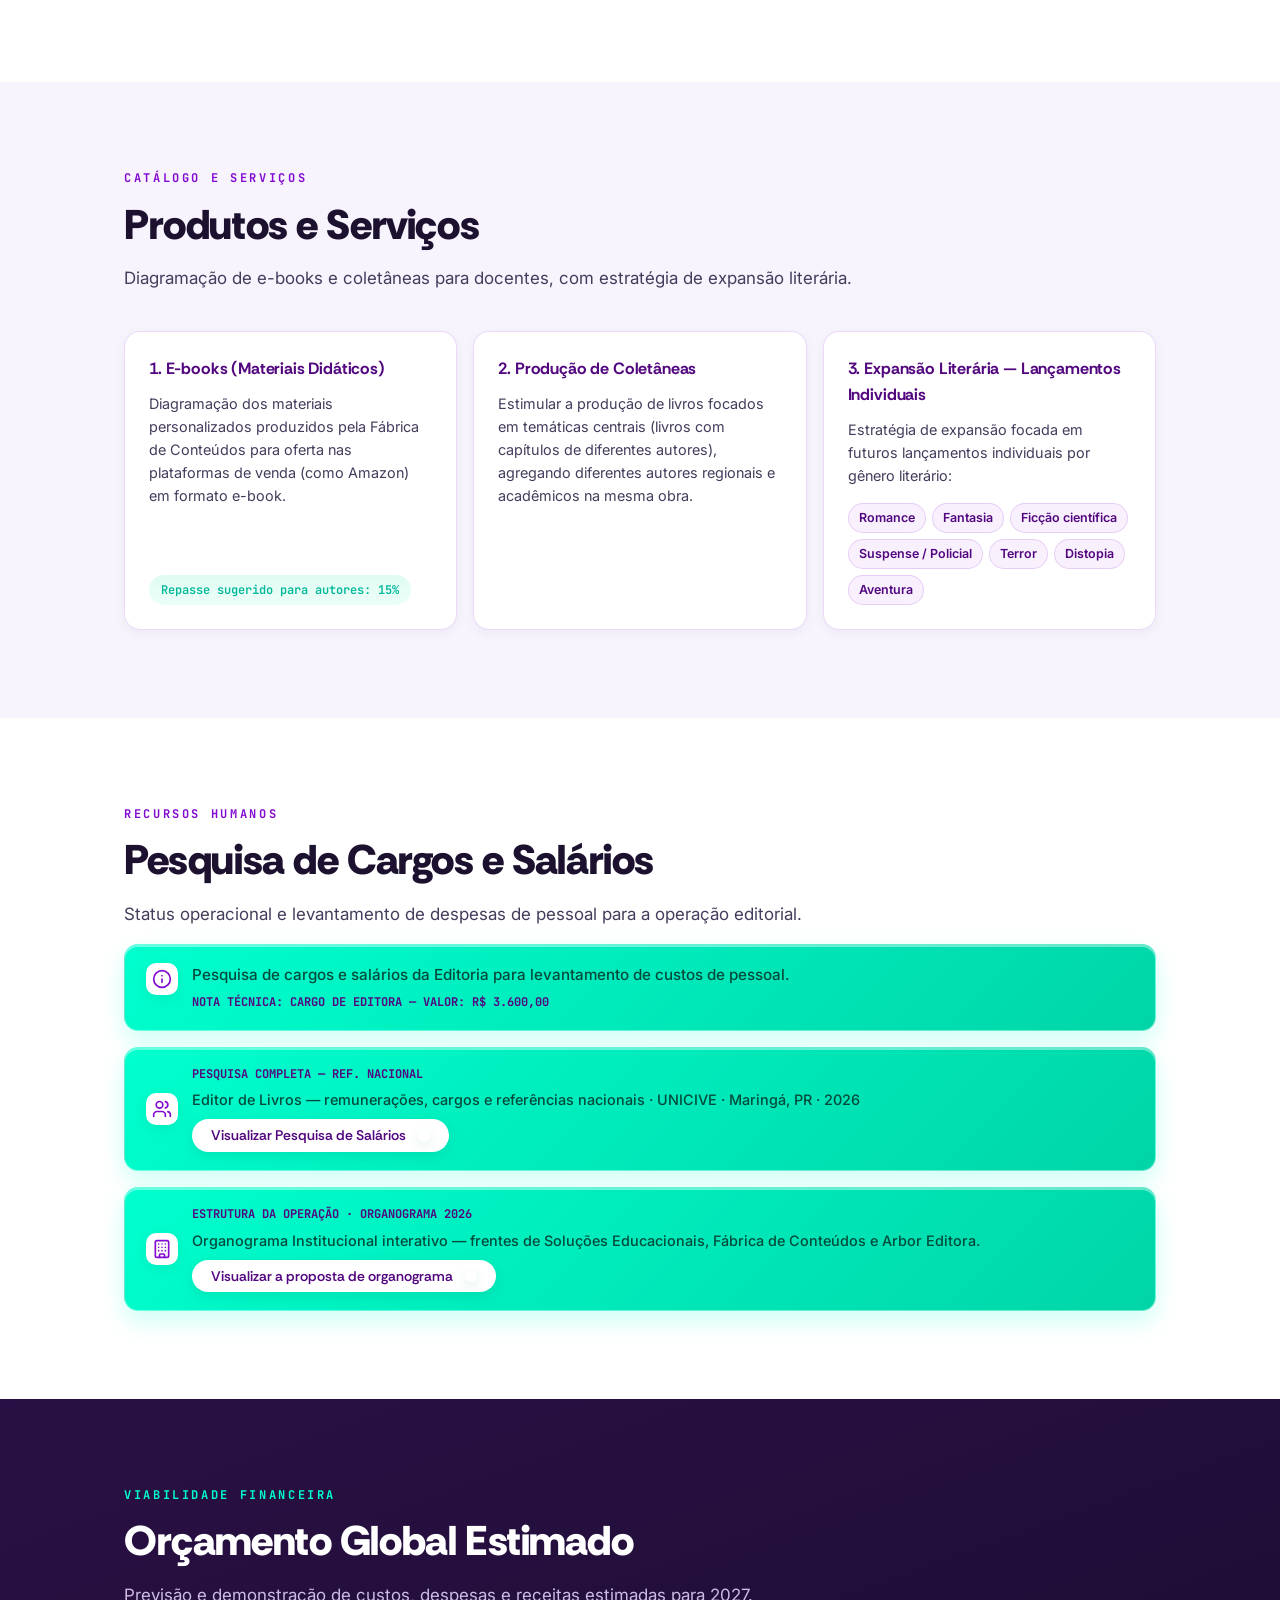
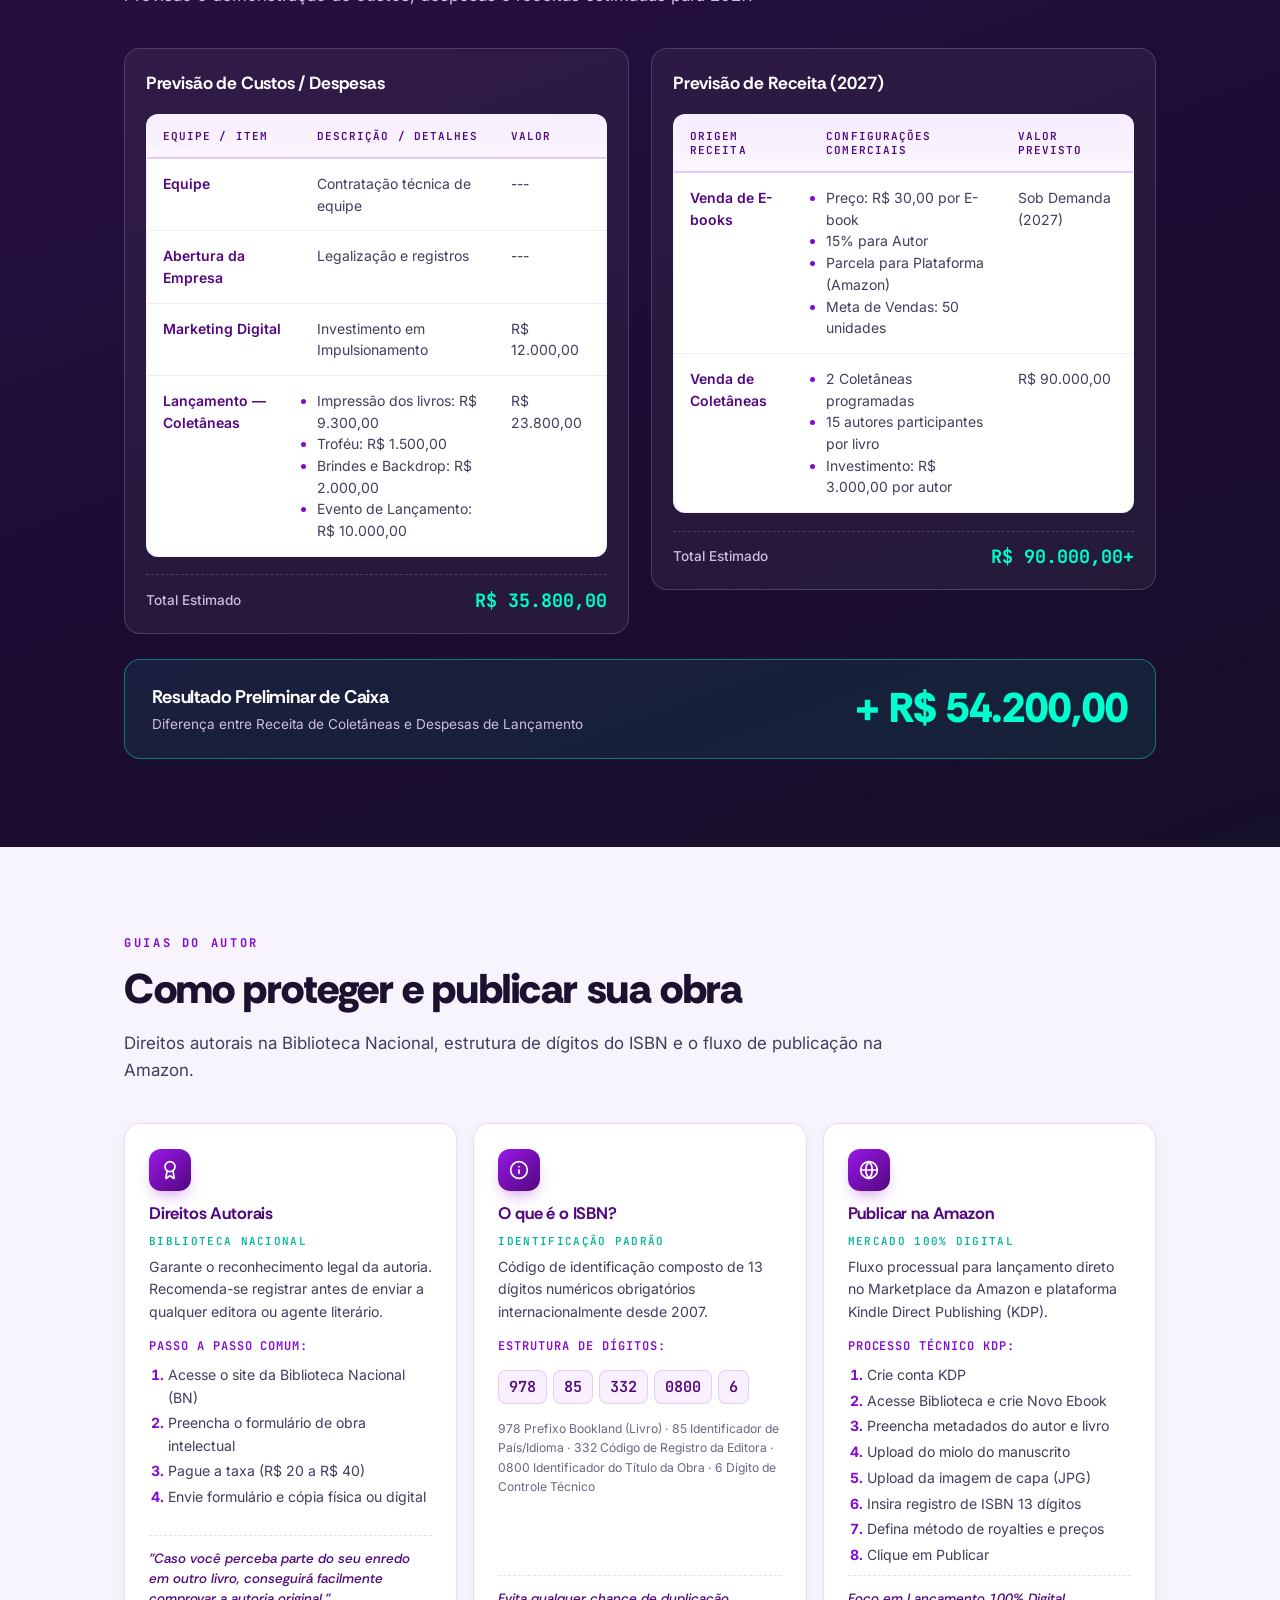
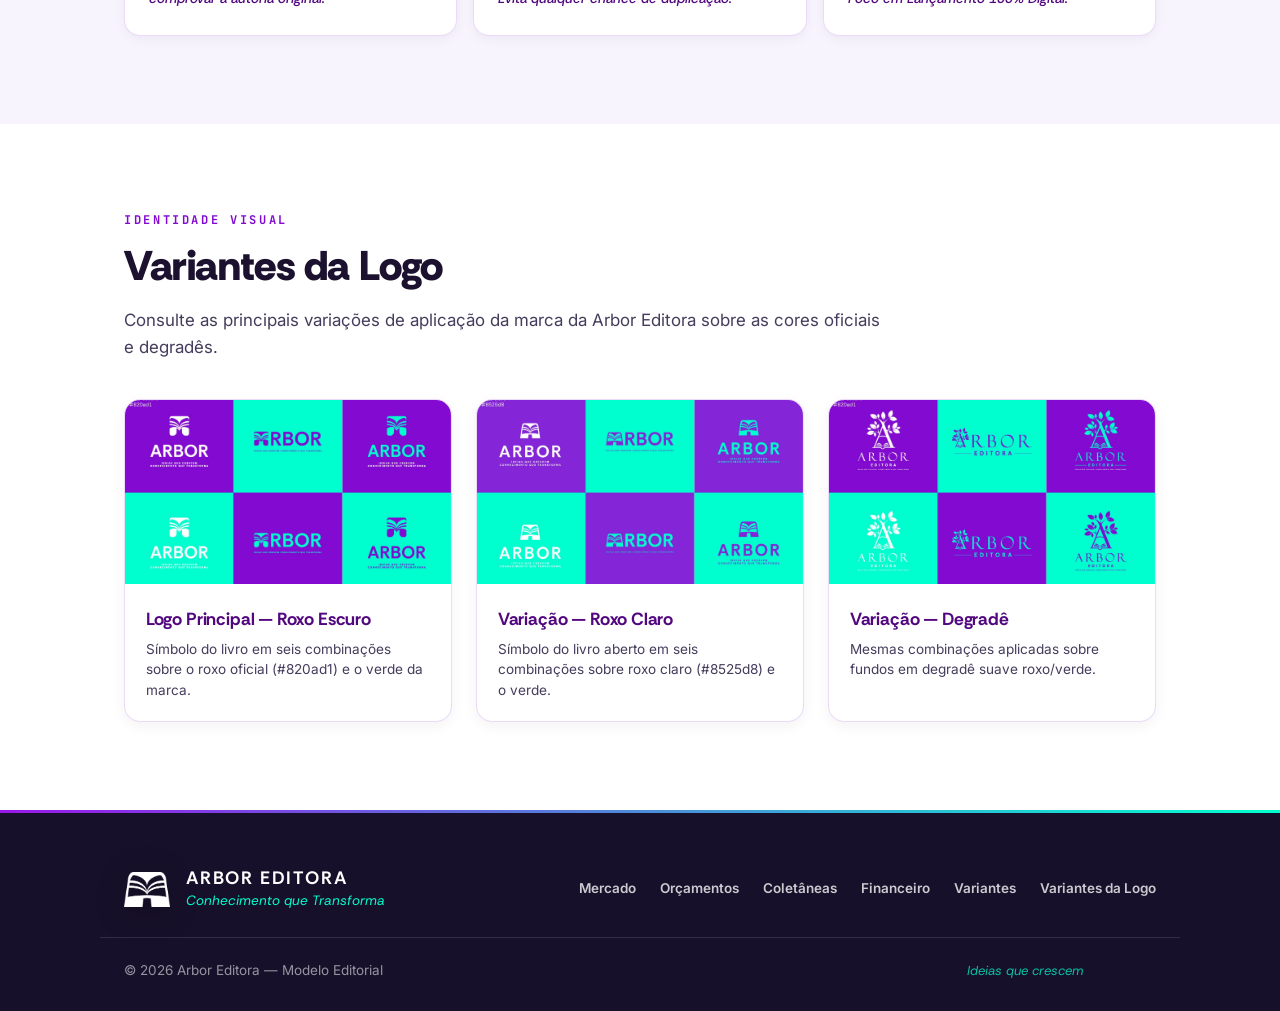
==== commit d97b6d97: "feat: add organograma-arbor.html page and update index.html link to the new organizational chart" ====
--- a/index.html
+++ b/index.html
@@ -626,19 +626,13 @@
       <div class="aviso" style="align-items: center;">
         <svg class="ic"><use href="#i-predio"/></svg>
         <div>
-          <span class="status" style="margin-top:0">STATUS: EM FASE DE DESENVOLVIMENTO — ESCOPO</span>
+          <span class="status" style="margin-top:0">ESTRUTURA DA OPERAÇÃO · ORGANOGRAMA 2026</span>
+          <p style="margin-top:4px; font-size:0.9rem;">Organograma Institucional interativo — frentes de Soluções Educacionais, Fábrica de Conteúdos e Arbor Editora.</p>
           <div style="margin-top:8px">
-            <a class="btn" href="https://canva.link/13i7yhxjbybjcjy" target="_blank" rel="noopener">
-              Visualizar a proposta de organograma <svg class="ic" style="width:12px;height:12px"><use href="#i-link"/></svg>
+            <a class="btn" href="organograma-arbor.html" style="font-size:14px; padding: 0.5rem 1.2rem;">
+              Visualizar a proposta de organograma <svg class="ic" style="width:12px;height:12px;margin-left:4px"><use href="#i-link"/></svg>
             </a>
           </div>
-        </div>
-      </div>
-
-      <div class="aviso">
-        <svg class="ic"><use href="#i-usuarios"/></svg>
-        <div>
-          <span class="status" style="margin-top:0">AÇÃO: CRIAR OS CARGOS E FAZER A DESCRIÇÃO — AGUARDAR O ORGANOGRAMA</span>
         </div>
       </div>
     </div>
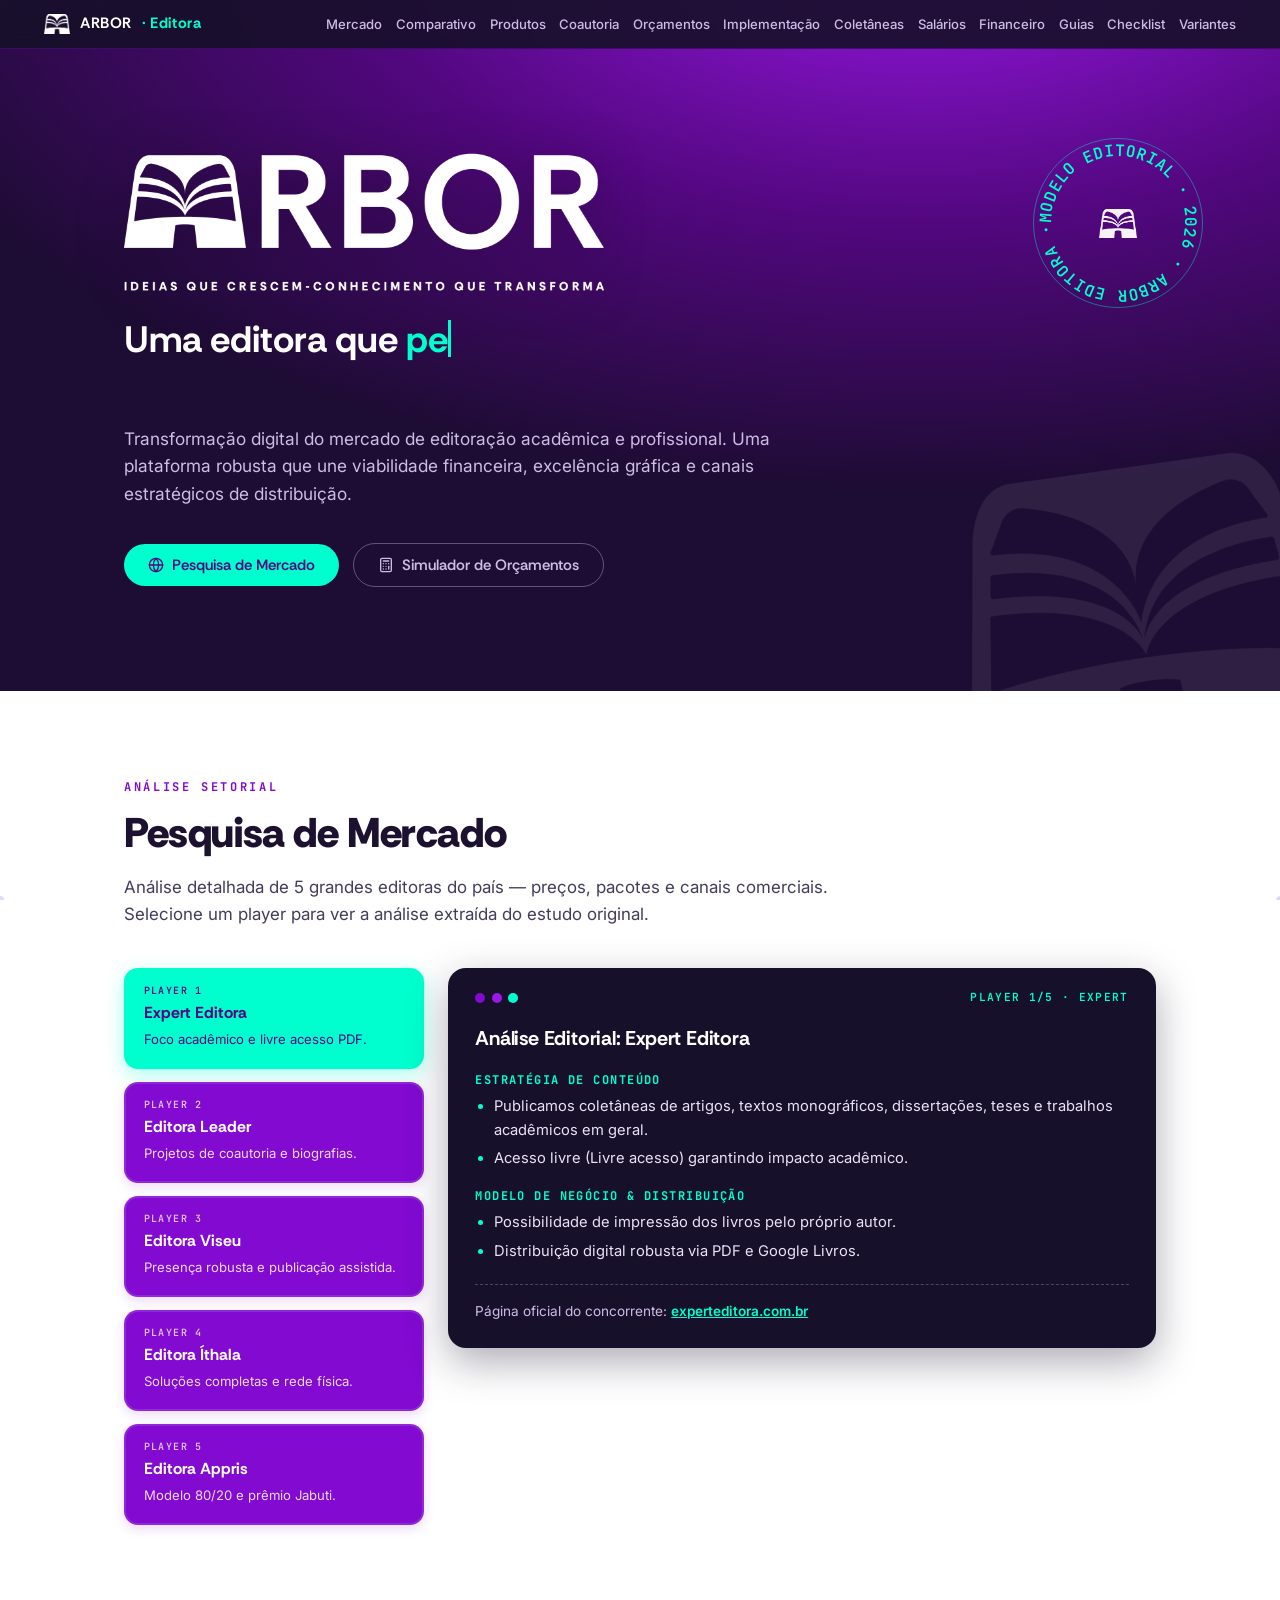
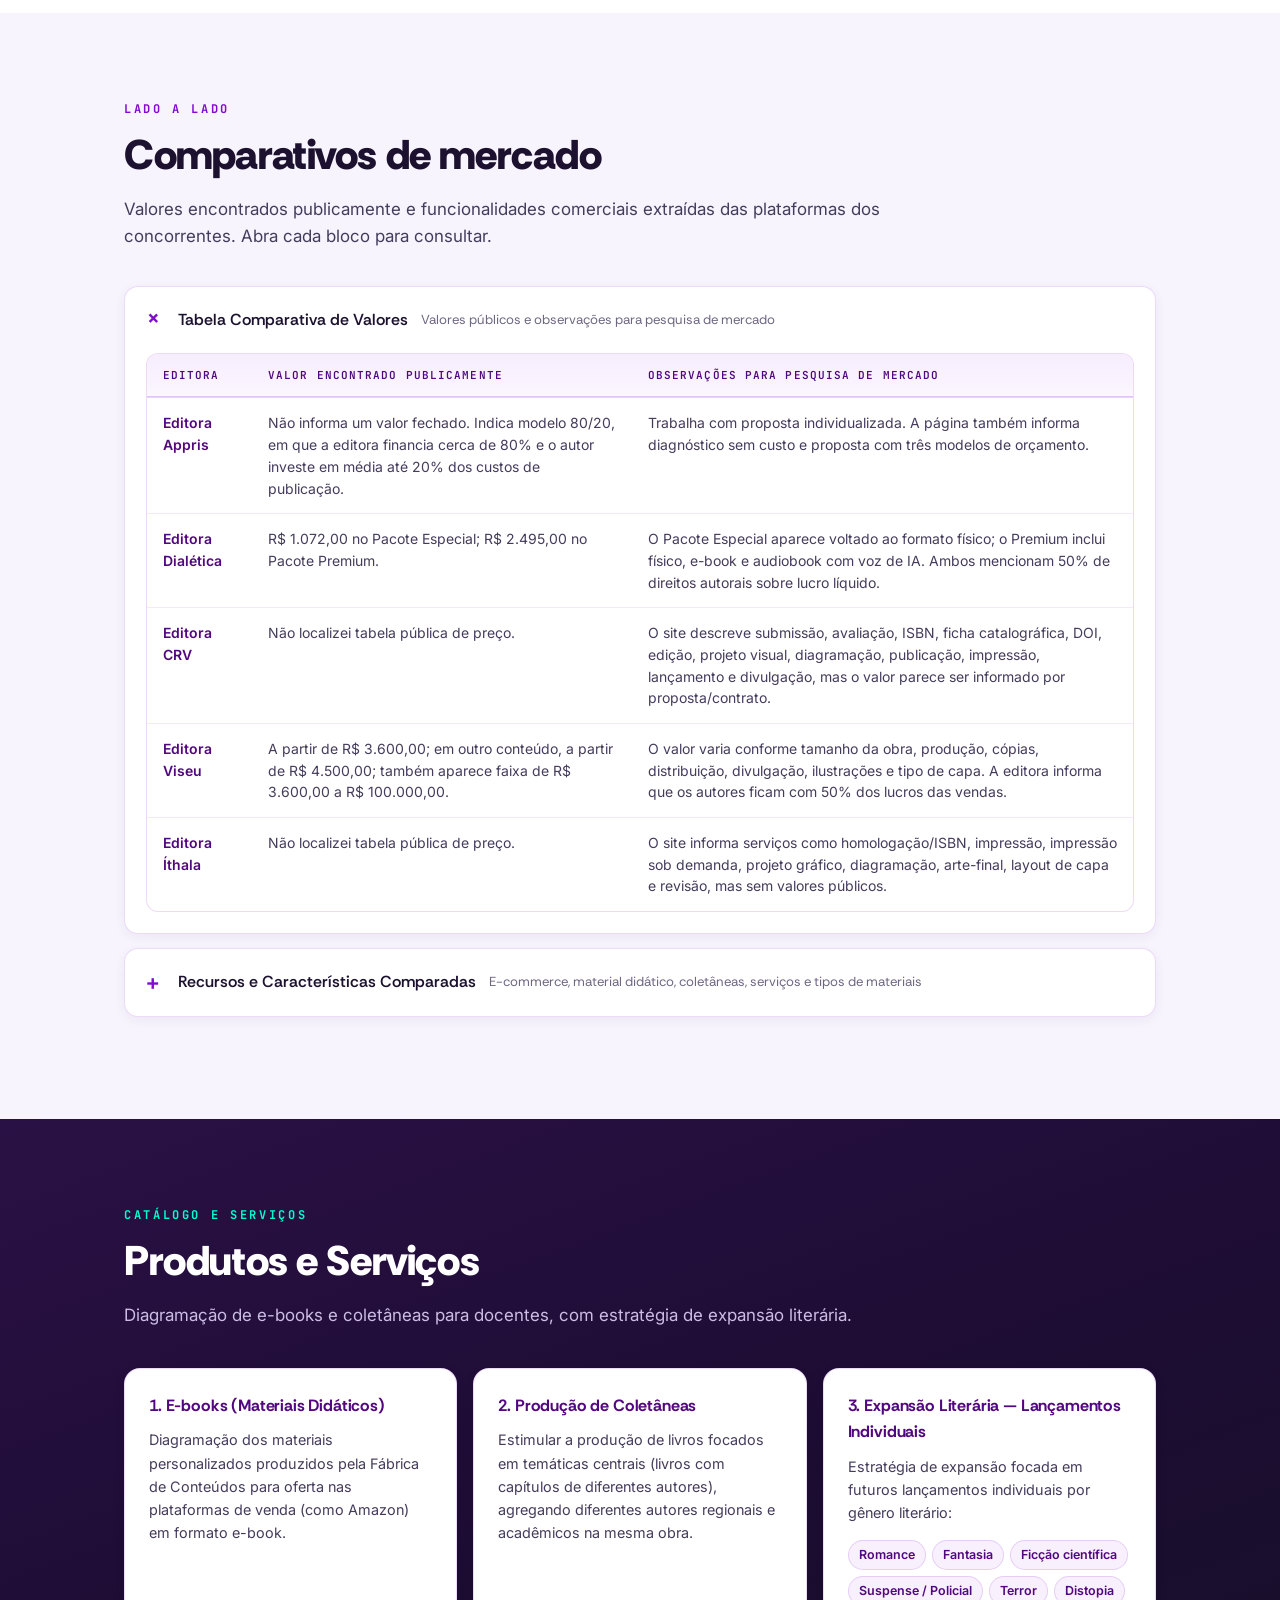
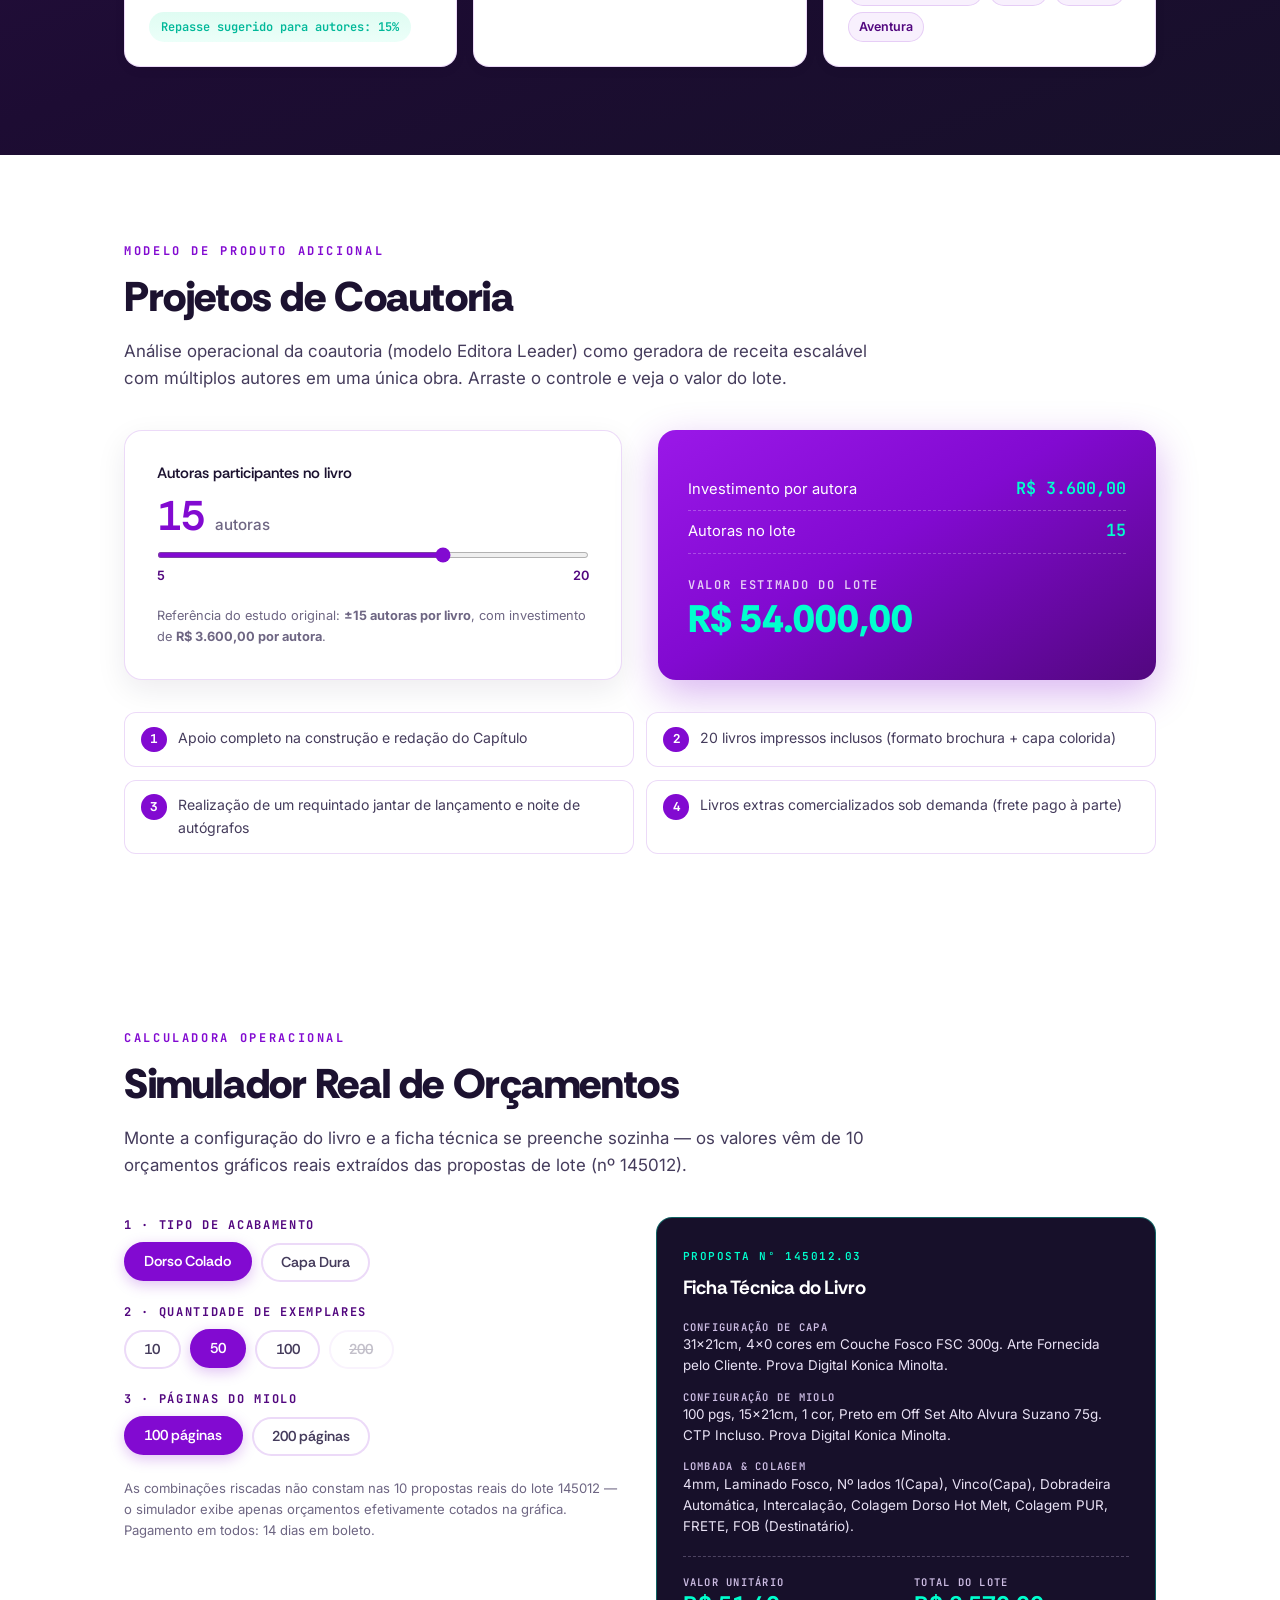
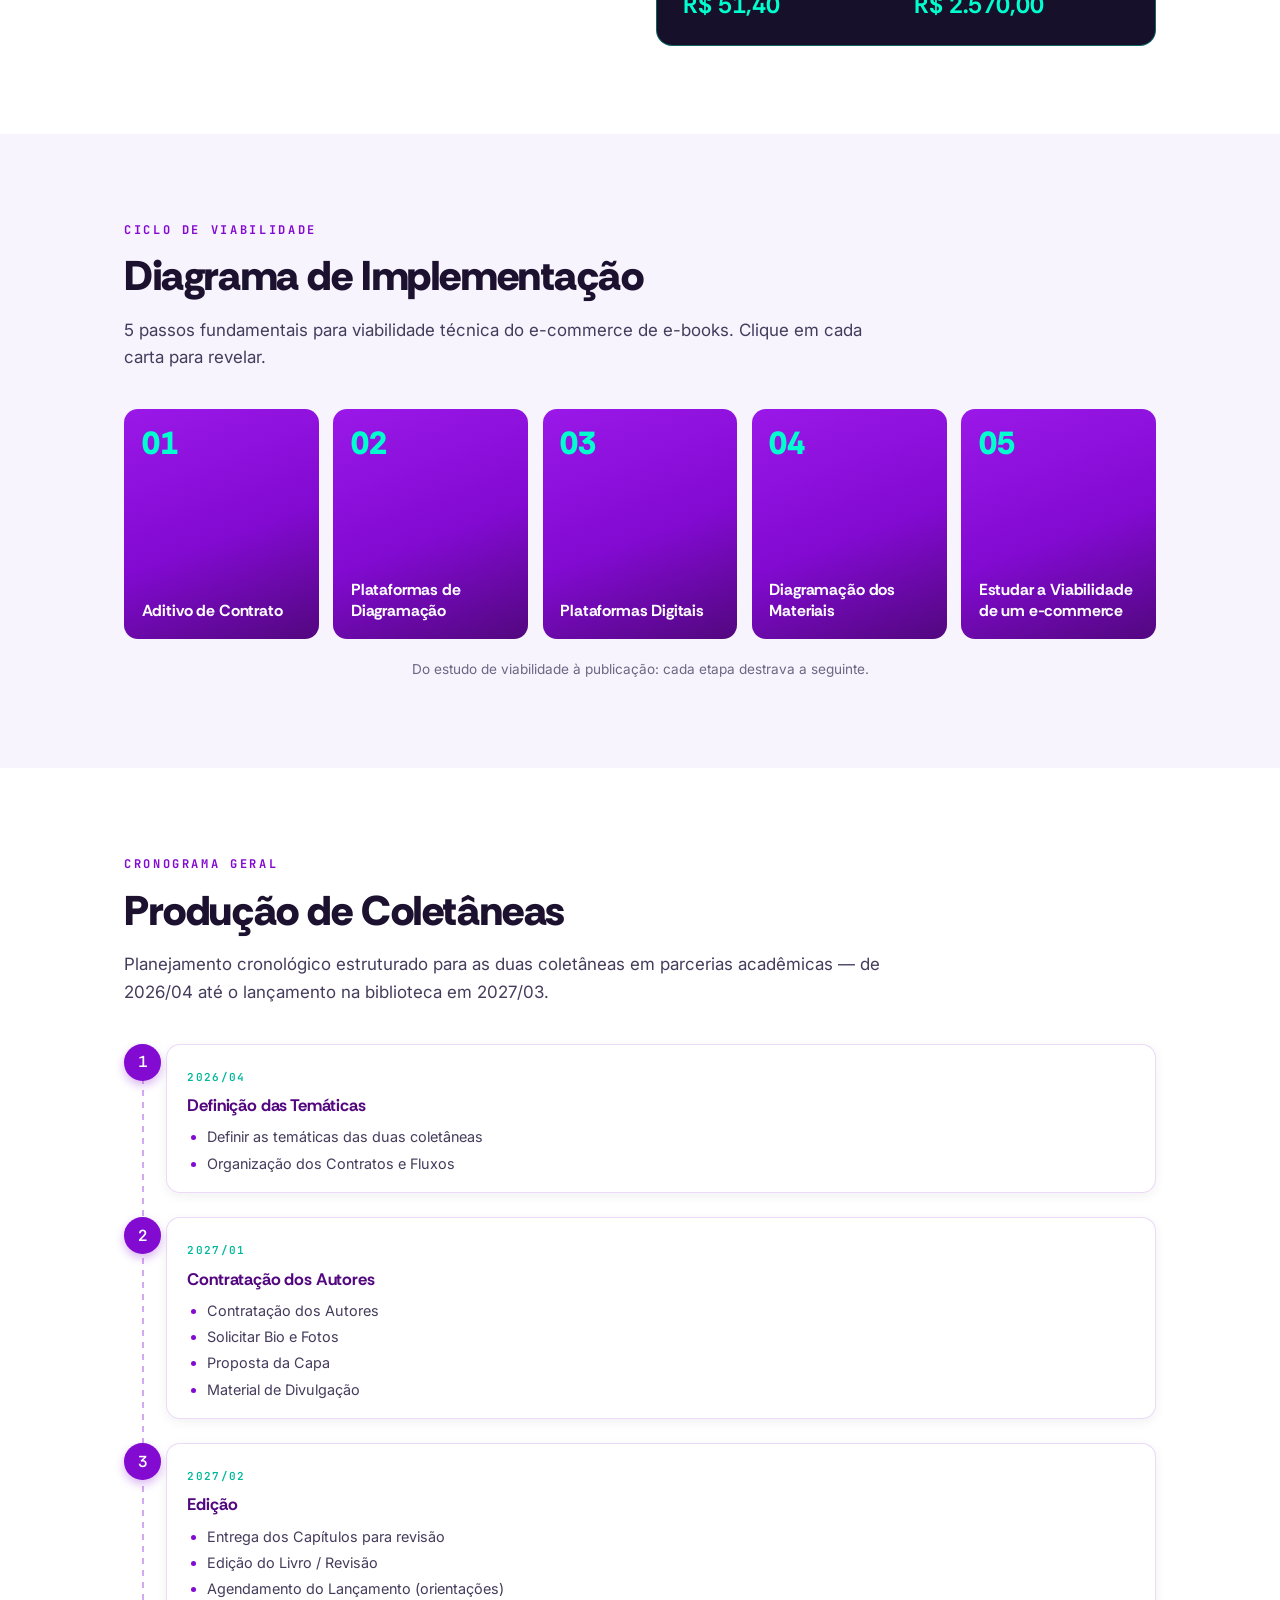
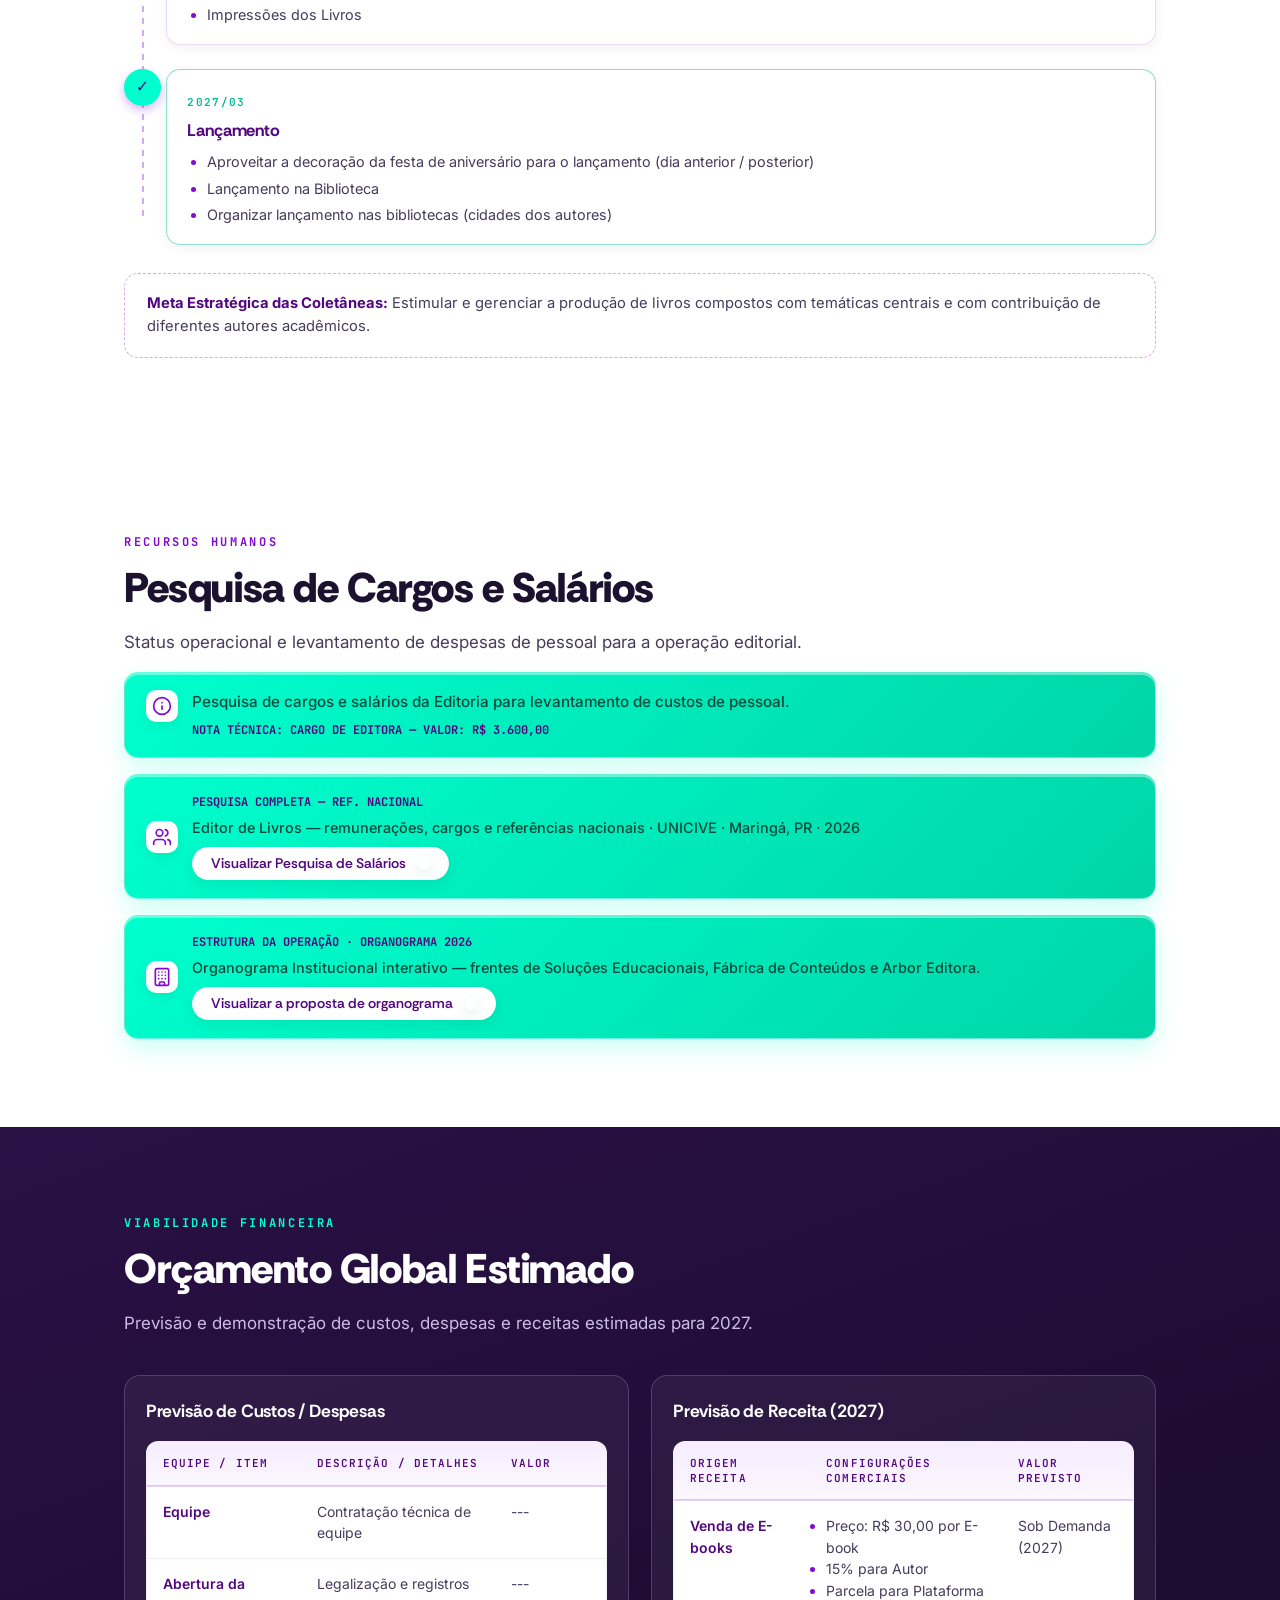
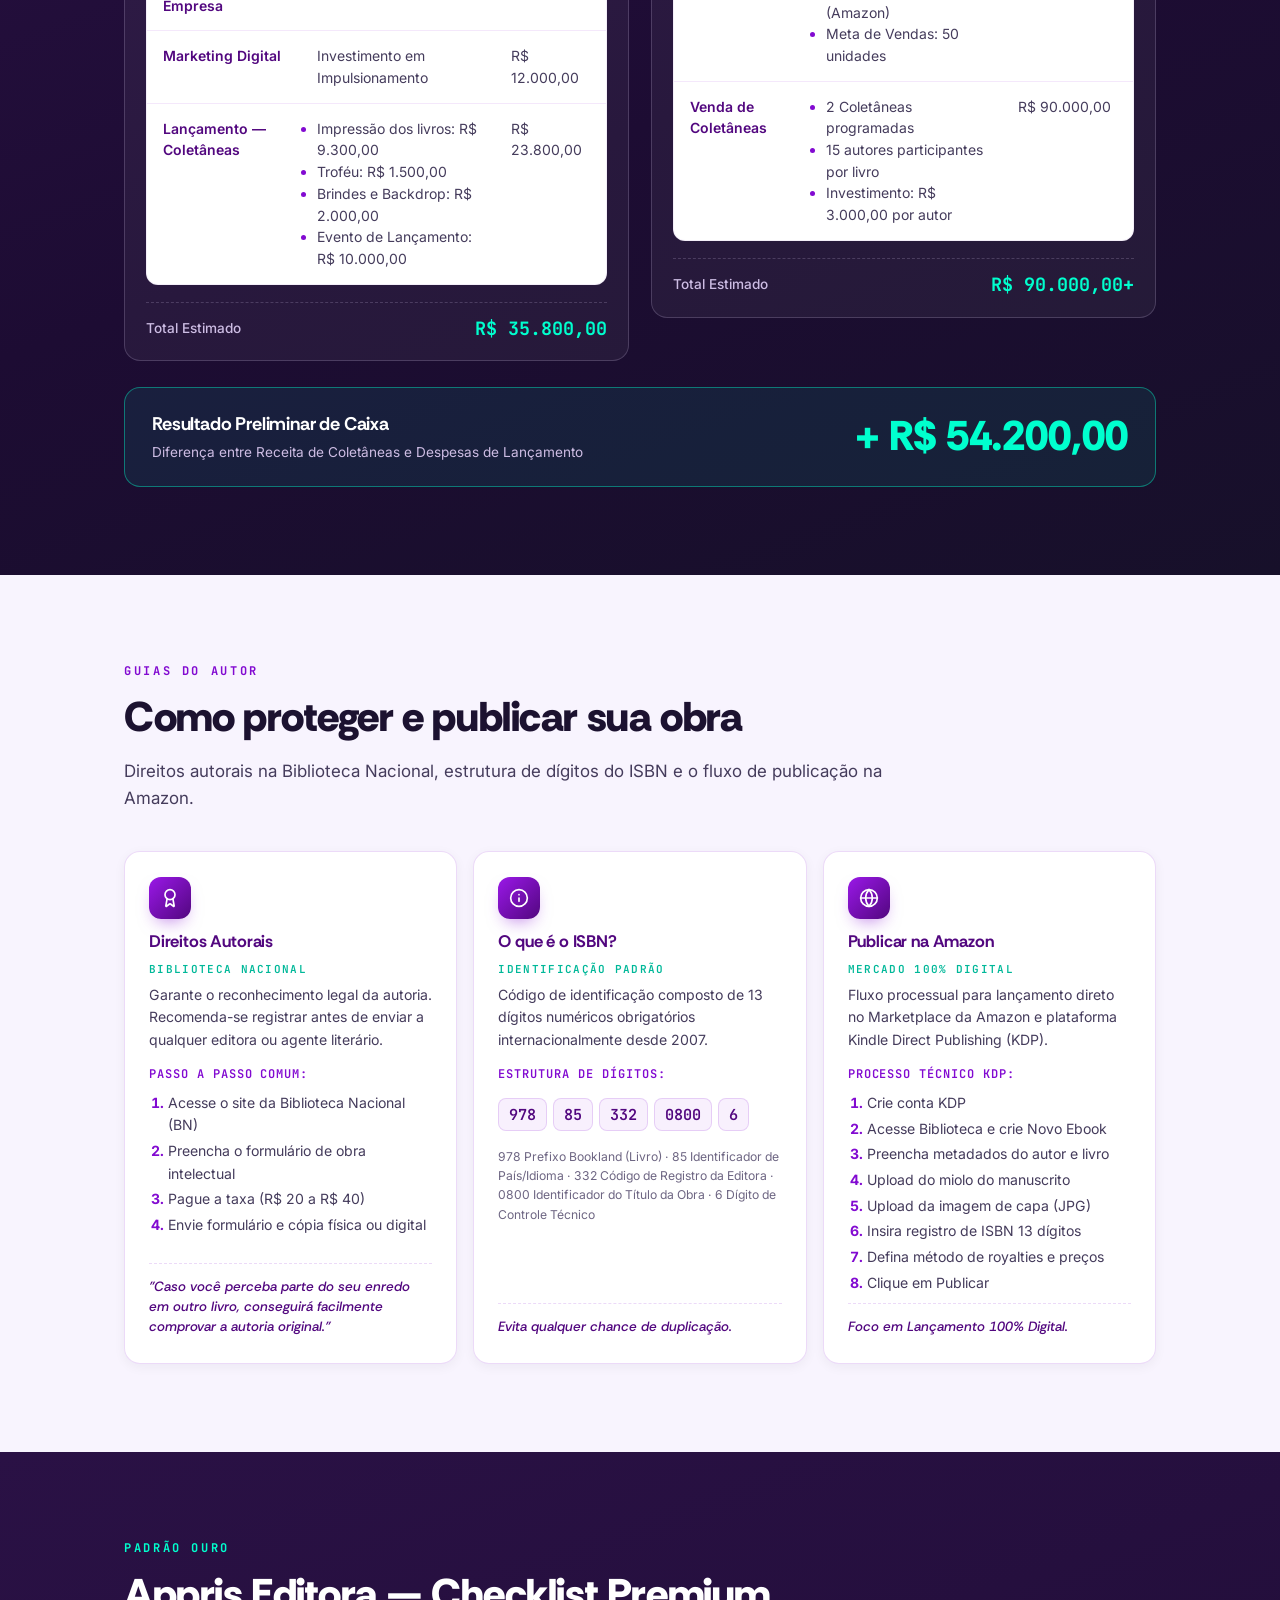
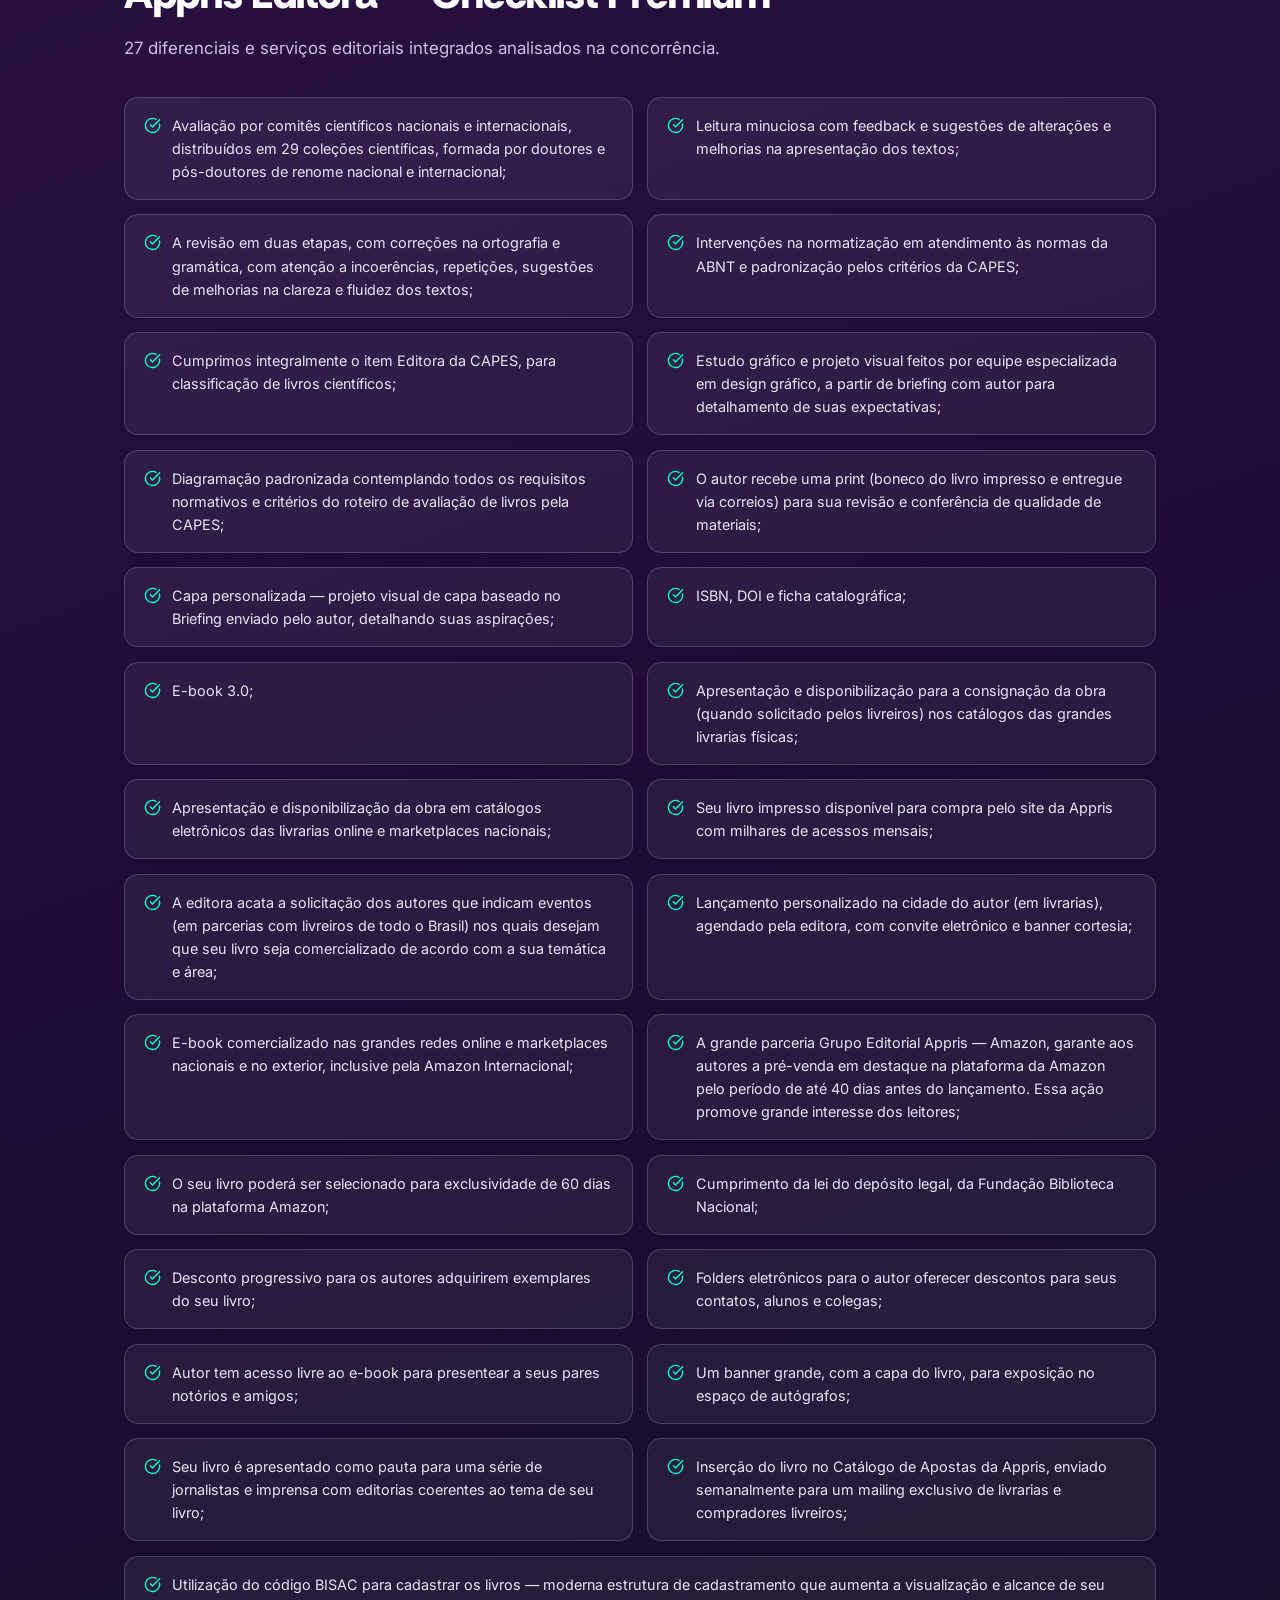
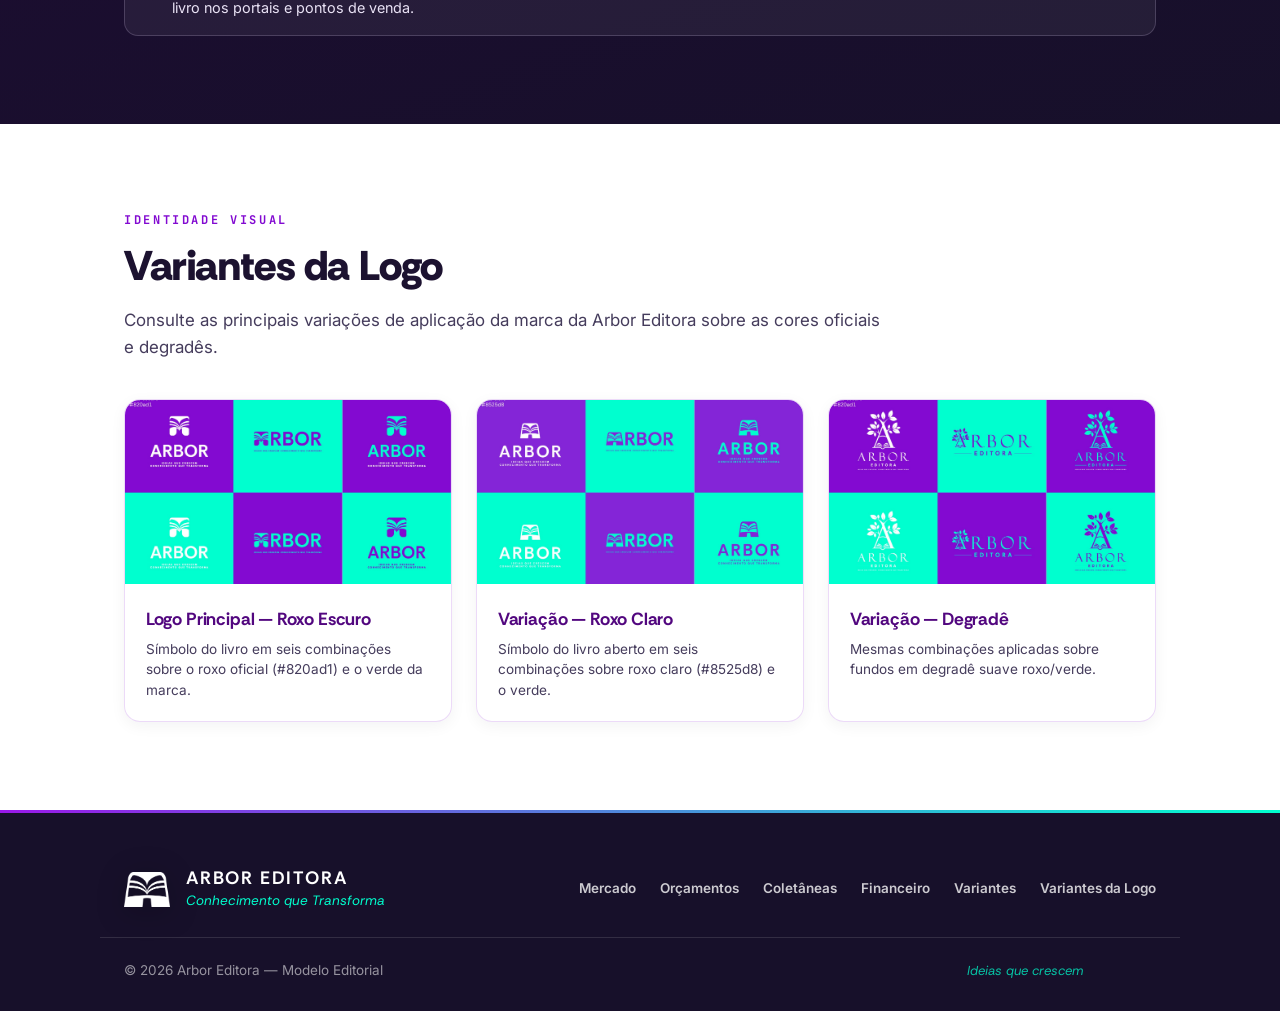
==== commit e0368733: "feat: reorganize page structure with navigation toggle, relocated products section, and new modular " ====
--- a/index.html
+++ b/index.html
@@ -49,18 +49,21 @@
   <nav class="topo" aria-label="Seções">
     <div class="wrap">
       <a class="marca" href="#topo"><img src="img/logo-arbor.png" alt="">ARBOR <em>· Editora</em></a>
+      <button class="nav-toggle" id="nav-toggle" aria-label="Abrir menu" aria-expanded="false" aria-controls="nav-secoes">
+        <span></span><span></span><span></span>
+      </button>
       <ul id="nav-secoes">
         <li><a href="#mercado">Mercado</a></li>
         <li><a href="#comparativo">Comparativo</a></li>
+        <li><a href="#produtos">Produtos</a></li>
         <li><a href="#coautoria">Coautoria</a></li>
-        <li><a href="#checklist">Checklist</a></li>
         <li><a href="#simulador">Orçamentos</a></li>
         <li><a href="#implementacao">Implementação</a></li>
         <li><a href="#coletaneas">Coletâneas</a></li>
-        <li><a href="#produtos">Produtos</a></li>
         <li><a href="#salarios">Salários</a></li>
         <li><a href="#financeiro">Financeiro</a></li>
         <li><a href="#guias">Guias</a></li>
+        <li><a href="#checklist">Checklist</a></li>
         <li><a href="#variantes">Variantes</a></li>
       </ul>
     </div>
@@ -347,6 +350,35 @@
       </div>
     </div>
   </section>
+  <!-- ================= PRODUTOS ================= -->
+  <section id="produtos" class="escuro">
+    <div class="wrap reveal">
+      <span class="kicker">Catálogo e Serviços</span>
+      <h2>Produtos e Serviços</h2>
+      <p class="lead">Diagramação de e-books e coletâneas para docentes, com estratégia de expansão literária.</p>
+      <div class="produtos-grid">
+        <article class="produto">
+          <h3>1. E-books (Materiais Didáticos)</h3>
+          <p>Diagramação dos materiais personalizados produzidos pela Fábrica de Conteúdos para oferta nas
+            plataformas de venda (como Amazon) em formato e-book.</p>
+          <span class="nota">Repasse sugerido para autores: 15%</span>
+        </article>
+        <article class="produto">
+          <h3>2. Produção de Coletâneas</h3>
+          <p>Estimular a produção de livros focados em temáticas centrais (livros com capítulos de diferentes
+            autores), agregando diferentes autores regionais e acadêmicos na mesma obra.</p>
+        </article>
+        <article class="produto">
+          <h3>3. Expansão Literária — Lançamentos Individuais</h3>
+          <p>Estratégia de expansão focada em futuros lançamentos individuais por gênero literário:</p>
+          <div class="generos">
+            <span>Romance</span><span>Fantasia</span><span>Ficção científica</span>
+            <span>Suspense / Policial</span><span>Terror</span><span>Distopia</span><span>Aventura</span>
+          </div>
+        </article>
+      </div>
+    </div>
+  </section>
 
   <!-- ================= COAUTORIA ================= -->
   <section id="coautoria" class="claro">
@@ -382,7 +414,351 @@
     </div>
   </section>
 
-  <!-- ================= CHECKLIST APPRIS ================= -->
+  
+  <!-- ================= SIMULADOR DE ORÇAMENTOS ================= -->
+  <section id="simulador" class="claro">
+    <div class="wrap reveal">
+      <span class="kicker">Calculadora Operacional</span>
+      <h2>Simulador Real de Orçamentos</h2>
+      <p class="lead">Monte a configuração do livro e a ficha técnica se preenche sozinha — os valores vêm de 10
+        orçamentos gráficos reais extraídos das propostas de lote (nº 145012).</p>
+      <div class="formula-grid">
+        <div>
+          <div class="escolha">
+            <span>1 · Tipo de acabamento</span>
+            <div class="chips-escolha" id="esc-acab">
+              <button data-v="dorso" class="ativo">Dorso Colado</button>
+              <button data-v="dura">Capa Dura</button>
+            </div>
+          </div>
+          <div class="escolha">
+            <span>2 · Quantidade de exemplares</span>
+            <div class="chips-escolha" id="esc-un">
+              <button data-v="10">10</button>
+              <button data-v="50" class="ativo">50</button>
+              <button data-v="100">100</button>
+              <button data-v="200">200</button>
+            </div>
+          </div>
+          <div class="escolha">
+            <span>3 · Páginas do miolo</span>
+            <div class="chips-escolha" id="esc-pg">
+              <button data-v="100" class="ativo">100 páginas</button>
+              <button data-v="200">200 páginas</button>
+            </div>
+          </div>
+          <p class="nota-combos">As combinações riscadas não constam nas 10 propostas reais do lote 145012 — o
+            simulador exibe apenas orçamentos efetivamente cotados na gráfica. Pagamento em todos: 14 dias em boleto.</p>
+        </div>
+        <div class="saida" aria-live="polite">
+          <span class="proposta" id="orc-proposta">Proposta Nº 145012.03</span>
+          <h3>Ficha Técnica do Livro</h3>
+          <div class="campo-ficha"><b>Configuração de Capa</b><p id="orc-capa">31x21cm, 4x0 cores em Couche Fosco FSC 300g. Arte Fornecida pelo Cliente. Prova Digital Konica Minolta.</p></div>
+          <div class="campo-ficha"><b>Configuração de Miolo</b><p id="orc-miolo">100 pgs, 15x21cm, 1 cor, Preto em Off Set Alto Alvura Suzano 75g. CTP Incluso. Prova Digital Konica Minolta.</p></div>
+          <div class="campo-ficha"><b>Lombada &amp; Colagem</b><p id="orc-lombada">4mm, Laminado Fosco, Nº lados 1(Capa), Vinco(Capa), Dobradeira Automática, Intercalação, Colagem Dorso Hot Melt, Colagem PUR, FRETE, FOB (Destinatário).</p></div>
+          <div class="totais">
+            <div><b>Valor unitário</b><span class="valor" id="orc-unit">R$ 51,40</span></div>
+            <div><b>Total do lote</b><span class="valor" id="orc-total">R$ 2.570,00</span></div>
+          </div>
+        </div>
+      </div>
+    </div>
+  </section>
+
+  <!-- ================= IMPLEMENTAÇÃO ================= -->
+  <section id="implementacao" class="claro-2">
+    <div class="wrap reveal">
+      <span class="kicker">Ciclo de Viabilidade</span>
+      <h2>Diagrama de Implementação</h2>
+      <p class="lead">5 passos fundamentais para viabilidade técnica do e-commerce de e-books. Clique em cada carta
+        para revelar.</p>
+      <div class="cartas">
+        <button class="carta" aria-label="Passo 1: Aditivo de Contrato — clique para revelar"><div class="carta-in">
+          <div class="face frente"><span class="n">01</span><h3>Aditivo de Contrato</h3></div>
+          <div class="face tras">Elaborar o aditivo de contrato e sensibilização dos docentes para assinatura. Repasse para o docente pela venda.</div>
+        </div></button>
+        <button class="carta" aria-label="Passo 2: Plataformas de Diagramação — clique para revelar"><div class="carta-in">
+          <div class="face frente"><span class="n">02</span><h3>Plataformas de Diagramação</h3></div>
+          <div class="face tras">Identificar o formato de diagramação dos e-books para a comercialização em plataformas digitais.</div>
+        </div></button>
+        <button class="carta" aria-label="Passo 3: Plataformas Digitais — clique para revelar"><div class="carta-in">
+          <div class="face frente"><span class="n">03</span><h3>Plataformas Digitais</h3></div>
+          <div class="face tras">Verificar as plataformas que poderíamos utilizar para a venda dos e-books, como Amazon, para assinatura de contratos.</div>
+        </div></button>
+        <button class="carta" aria-label="Passo 4: Diagramação dos Materiais — clique para revelar"><div class="carta-in">
+          <div class="face frente"><span class="n">04</span><h3>Diagramação dos Materiais</h3></div>
+          <div class="face tras">Ajustar a diagramação para disponibilização nas plataformas.</div>
+        </div></button>
+        <button class="carta" aria-label="Passo 5: Estudar a Viabilidade de um e-commerce — clique para revelar"><div class="carta-in">
+          <div class="face frente"><span class="n">05</span><h3>Estudar a Viabilidade de um e-commerce</h3></div>
+          <div class="face tras">Para comercialização dos livros produzidos pela editora.</div>
+        </div></button>
+      </div>
+      <p class="dica-flip">Do estudo de viabilidade à publicação: cada etapa destrava a seguinte.</p>
+    </div>
+  </section>
+
+  <!-- ================= COLETÂNEAS ================= -->
+  <section id="coletaneas" class="claro">
+    <div class="wrap reveal">
+      <span class="kicker">Cronograma Geral</span>
+      <h2>Produção de Coletâneas</h2>
+      <p class="lead">Planejamento cronológico estruturado para as duas coletâneas em parcerias acadêmicas — de
+        2026/04 até o lançamento na biblioteca em 2027/03.</p>
+      <div class="ag-passos">
+        <div class="ag-passo">
+          <div class="ag-num">1</div>
+          <div class="ag-corpo">
+            <span class="data">2026/04</span>
+            <h3>Definição das Temáticas</h3>
+            <ul>
+              <li>Definir as temáticas das duas coletâneas</li>
+              <li>Organização dos Contratos e Fluxos</li>
+            </ul>
+          </div>
+        </div>
+        <div class="ag-passo">
+          <div class="ag-num">2</div>
+          <div class="ag-corpo">
+            <span class="data">2027/01</span>
+            <h3>Contratação dos Autores</h3>
+            <ul>
+              <li>Contratação dos Autores</li>
+              <li>Solicitar Bio e Fotos</li>
+              <li>Proposta da Capa</li>
+              <li>Material de Divulgação</li>
+            </ul>
+          </div>
+        </div>
+        <div class="ag-passo">
+          <div class="ag-num">3</div>
+          <div class="ag-corpo">
+            <span class="data">2027/02</span>
+            <h3>Edição</h3>
+            <ul>
+              <li>Entrega dos Capítulos para revisão</li>
+              <li>Edição do Livro / Revisão</li>
+              <li>Agendamento do Lançamento (orientações)</li>
+              <li>Impressões dos Livros</li>
+            </ul>
+          </div>
+        </div>
+        <div class="ag-passo ag-final">
+          <div class="ag-num">✓</div>
+          <div class="ag-corpo">
+            <span class="data">2027/03</span>
+            <h3>Lançamento</h3>
+            <ul>
+              <li>Aproveitar a decoração da festa de aniversário para o lançamento (dia anterior / posterior)</li>
+              <li>Lançamento na Biblioteca</li>
+              <li>Organizar lançamento nas bibliotecas (cidades dos autores)</li>
+            </ul>
+          </div>
+        </div>
+      </div>
+      <p class="meta-caixa"><b>Meta Estratégica das Coletâneas:</b> Estimular e gerenciar a produção de livros
+        compostos com temáticas centrais e com contribuição de diferentes autores acadêmicos.</p>
+    </div>
+  </section>
+
+
+  <!-- ================= SALÁRIOS ================= -->
+  <section id="salarios" class="claro">
+    <div class="wrap reveal">
+      <span class="kicker">Recursos Humanos</span>
+      <h2>Pesquisa de Cargos e Salários</h2>
+      <p class="lead">Status operacional e levantamento de despesas de pessoal para a operação editorial.</p>
+
+      <div class="aviso">
+        <svg class="ic"><use href="#i-info"/></svg>
+        <div>
+          <p>Pesquisa de cargos e salários da Editoria para levantamento de custos de pessoal.</p>
+          <span class="status">NOTA TÉCNICA: CARGO DE EDITORA — VALOR: R$ 3.600,00</span>
+        </div>
+      </div>
+      <div class="aviso" style="align-items: center;">
+        <svg class="ic"><use href="#i-usuarios"/></svg>
+        <div>
+          <span class="status" style="margin-top:0">PESQUISA COMPLETA — REF. NACIONAL</span>
+          <p style="margin-top:4px; font-size:0.9rem;">Editor de Livros — remunerações, cargos e referências nacionais · UNICIVE · Maringá, PR · 2026</p>
+          <div style="margin-top:8px">
+            <button id="btn-abrir-pesquisa" class="btn" style="font-size:14px; padding: 0.5rem 1.2rem;">
+              Visualizar Pesquisa de Salários <svg class="ic" style="width:12px;height:12px;margin-left:4px"><use href="#i-link"/></svg>
+            </button>
+          </div>
+        </div>
+      </div>
+
+      <div class="aviso" style="align-items: center;">
+        <svg class="ic"><use href="#i-predio"/></svg>
+        <div>
+          <span class="status" style="margin-top:0">ESTRUTURA DA OPERAÇÃO · ORGANOGRAMA 2026</span>
+          <p style="margin-top:4px; font-size:0.9rem;">Organograma Institucional interativo — frentes de Soluções Educacionais, Fábrica de Conteúdos e Arbor Editora.</p>
+          <div style="margin-top:8px">
+            <a class="btn" href="organograma-arbor.html" style="font-size:14px; padding: 0.5rem 1.2rem;">
+              Visualizar a proposta de organograma <svg class="ic" style="width:12px;height:12px;margin-left:4px"><use href="#i-link"/></svg>
+            </a>
+          </div>
+        </div>
+      </div>
+    </div>
+  </section>
+
+  <!-- ================= FINANCEIRO ================= -->
+  <section id="financeiro" class="escuro">
+    <div class="wrap reveal">
+      <span class="kicker">Viabilidade Financeira</span>
+      <h2>Orçamento Global Estimado</h2>
+      <p class="lead">Previsão e demonstração de custos, despesas e receitas estimadas para 2027.</p>
+
+      <div class="fin-grid">
+        <div class="fin-bloco">
+          <div class="fin-cabecalho">
+            <h3>Previsão de Custos / Despesas</h3>
+          </div>
+          <div class="tabela-scroll">
+            <table>
+              <thead>
+                <tr><th>Equipe / Item</th><th>Descrição / Detalhes</th><th>Valor</th></tr>
+              </thead>
+              <tbody>
+                <tr><td>Equipe</td><td>Contratação técnica de equipe</td><td>---</td></tr>
+                <tr><td>Abertura da Empresa</td><td>Legalização e registros</td><td>---</td></tr>
+                <tr><td>Marketing Digital</td><td>Investimento em Impulsionamento</td><td>R$ 12.000,00</td></tr>
+                <tr>
+                  <td>Lançamento — Coletâneas</td>
+                  <td>
+                    <ul>
+                      <li>Impressão dos livros: R$ 9.300,00</li>
+                      <li>Troféu: R$ 1.500,00</li>
+                      <li>Brindes e Backdrop: R$ 2.000,00</li>
+                      <li>Evento de Lançamento: R$ 10.000,00</li>
+                    </ul>
+                  </td>
+                  <td>R$ 23.800,00</td>
+                </tr>
+              </tbody>
+            </table>
+          </div>
+          <div class="fin-rodape">
+            <span>Total Estimado</span>
+            <b>R$ 35.800,00</b>
+          </div>
+        </div>
+
+        <div class="fin-bloco">
+          <div class="fin-cabecalho">
+            <h3>Previsão de Receita (2027)</h3>
+          </div>
+          <div class="tabela-scroll">
+            <table>
+              <thead>
+                <tr><th>Origem Receita</th><th>Configurações Comerciais</th><th>Valor Previsto</th></tr>
+              </thead>
+              <tbody>
+                <tr>
+                  <td>Venda de E-books</td>
+                  <td>
+                    <ul>
+                      <li>Preço: R$ 30,00 por E-book</li>
+                      <li>15% para Autor</li>
+                      <li>Parcela para Plataforma (Amazon)</li>
+                      <li>Meta de Vendas: 50 unidades</li>
+                    </ul>
+                  </td>
+                  <td>Sob Demanda (2027)</td>
+                </tr>
+                <tr>
+                  <td>Venda de Coletâneas</td>
+                  <td>
+                    <ul>
+                      <li>2 Coletâneas programadas</li>
+                      <li>15 autores participantes por livro</li>
+                      <li>Investimento: R$ 3.000,00 por autor</li>
+                    </ul>
+                  </td>
+                  <td>R$ 90.000,00</td>
+                </tr>
+              </tbody>
+            </table>
+          </div>
+          <div class="fin-rodape">
+            <span>Total Estimado</span>
+            <b>R$ 90.000,00+</b>
+          </div>
+        </div>
+      </div>
+
+      <div class="resultado">
+        <div>
+          <h3>Resultado Preliminar de Caixa</h3>
+          <p>Diferença entre Receita de Coletâneas e Despesas de Lançamento</p>
+        </div>
+        <span class="valor">+ R$ 54.200,00</span>
+      </div>
+    </div>
+  </section>
+
+  <!-- ================= GUIAS DO AUTOR ================= -->
+  <section id="guias" class="claro-2">
+    <div class="wrap reveal">
+      <span class="kicker">Guias do Autor</span>
+      <h2>Como proteger e publicar sua obra</h2>
+      <p class="lead">Direitos autorais na Biblioteca Nacional, estrutura de dígitos do ISBN e o fluxo de publicação
+        na Amazon.</p>
+      <div class="guias">
+        <article class="guia">
+          <div class="icone"><svg class="ic"><use href="#i-premio"/></svg></div>
+          <h3>Direitos Autorais</h3>
+          <span class="sub">Biblioteca Nacional</span>
+          <p>Garante o reconhecimento legal da autoria. Recomenda-se registrar antes de enviar a qualquer editora ou
+            agente literário.</p>
+          <span class="passos">Passo a passo comum:</span>
+          <ol>
+            <li>Acesse o site da Biblioteca Nacional (BN)</li>
+            <li>Preencha o formulário de obra intelectual</li>
+            <li>Pague a taxa (R$ 20 a R$ 40)</li>
+            <li>Envie formulário e cópia física ou digital</li>
+          </ol>
+          <p class="citacao">"Caso você perceba parte do seu enredo em outro livro, conseguirá facilmente comprovar a
+            autoria original."</p>
+        </article>
+
+        <article class="guia">
+          <div class="icone"><svg class="ic"><use href="#i-info"/></svg></div>
+          <h3>O que é o ISBN?</h3>
+          <span class="sub">Identificação Padrão</span>
+          <p>Código de identificação composto de 13 dígitos numéricos obrigatórios internacionalmente desde 2007.</p>
+          <span class="passos">Estrutura de dígitos:</span>
+          <div class="isbn"><span>978</span><span>85</span><span>332</span><span>0800</span><span>6</span></div>
+          <p class="isbn-legenda">978 Prefixo Bookland (Livro) · 85 Identificador de País/Idioma · 332 Código de
+            Registro da Editora · 0800 Identificador do Título da Obra · 6 Dígito de Controle Técnico</p>
+          <p class="citacao">Evita qualquer chance de duplicação.</p>
+        </article>
+
+        <article class="guia">
+          <div class="icone"><svg class="ic"><use href="#i-globe"/></svg></div>
+          <h3>Publicar na Amazon</h3>
+          <span class="sub">Mercado 100% Digital</span>
+          <p>Fluxo processual para lançamento direto no Marketplace da Amazon e plataforma Kindle Direct Publishing
+            (KDP).</p>
+          <span class="passos">Processo técnico KDP:</span>
+          <ol>
+            <li>Crie conta KDP</li>
+            <li>Acesse Biblioteca e crie Novo Ebook</li>
+            <li>Preencha metadados do autor e livro</li>
+            <li>Upload do miolo do manuscrito</li>
+            <li>Upload da imagem de capa (JPG)</li>
+            <li>Insira registro de ISBN 13 dígitos</li>
+            <li>Defina método de royalties e preços</li>
+            <li>Clique em Publicar</li>
+          </ol>
+          <p class="citacao">Foco em Lançamento 100% Digital.</p>
+        </article>
+      </div>
+    </div>
+  </section>
+<!-- ================= CHECKLIST APPRIS ================= -->
   <section id="checklist" class="escuro">
     <div class="wrap reveal">
       <span class="kicker">Padrão Ouro</span>
@@ -420,379 +796,6 @@
     </div>
   </section>
 
-  <!-- ================= SIMULADOR DE ORÇAMENTOS ================= -->
-  <section id="simulador" class="claro">
-    <div class="wrap reveal">
-      <span class="kicker">Calculadora Operacional</span>
-      <h2>Simulador Real de Orçamentos</h2>
-      <p class="lead">Monte a configuração do livro e a ficha técnica se preenche sozinha — os valores vêm de 10
-        orçamentos gráficos reais extraídos das propostas de lote (nº 145012).</p>
-      <div class="formula-grid">
-        <div>
-          <div class="escolha">
-            <span>1 · Tipo de acabamento</span>
-            <div class="chips-escolha" id="esc-acab">
-              <button data-v="dorso" class="ativo">Dorso Colado</button>
-              <button data-v="dura">Capa Dura</button>
-            </div>
-          </div>
-          <div class="escolha">
-            <span>2 · Quantidade de exemplares</span>
-            <div class="chips-escolha" id="esc-un">
-              <button data-v="10">10</button>
-              <button data-v="50" class="ativo">50</button>
-              <button data-v="100">100</button>
-              <button data-v="200">200</button>
-            </div>
-          </div>
-          <div class="escolha">
-            <span>3 · Páginas do miolo</span>
-            <div class="chips-escolha" id="esc-pg">
-              <button data-v="100" class="ativo">100 páginas</button>
-              <button data-v="200">200 páginas</button>
-            </div>
-          </div>
-          <p class="nota-combos">As combinações riscadas não constam nas 10 propostas reais do lote 145012 — o
-            simulador exibe apenas orçamentos efetivamente cotados na gráfica. Pagamento em todos: 14 dias em boleto.</p>
-        </div>
-        <div class="saida" aria-live="polite">
-          <span class="proposta" id="orc-proposta">Proposta Nº 145012.03</span>
-          <h3>Ficha Técnica do Livro</h3>
-          <div class="campo-ficha"><b>Configuração de Capa</b><p id="orc-capa">31x21cm, 4x0 cores em Couche Fosco FSC 300g. Arte Fornecida pelo Cliente. Prova Digital Konica Minolta.</p></div>
-          <div class="campo-ficha"><b>Configuração de Miolo</b><p id="orc-miolo">100 pgs, 15x21cm, 1 cor, Preto em Off Set Alto Alvura Suzano 75g. CTP Incluso. Prova Digital Konica Minolta.</p></div>
-          <div class="campo-ficha"><b>Lombada &amp; Colagem</b><p id="orc-lombada">4mm, Laminado Fosco, Nº lados 1(Capa), Vinco(Capa), Dobradeira Automática, Intercalação, Colagem Dorso Hot Melt, Colagem PUR, FRETE, FOB (Destinatário).</p></div>
-          <div class="totais">
-            <div><b>Valor unitário</b><span class="valor" id="orc-unit">R$ 51,40</span></div>
-            <div><b>Total do lote</b><span class="valor" id="orc-total">R$ 2.570,00</span></div>
-          </div>
-        </div>
-      </div>
-    </div>
-  </section>
-
-  <!-- ================= IMPLEMENTAÇÃO ================= -->
-  <section id="implementacao" class="claro-2">
-    <div class="wrap reveal">
-      <span class="kicker">Ciclo de Viabilidade</span>
-      <h2>Diagrama de Implementação</h2>
-      <p class="lead">5 passos fundamentais para viabilidade técnica do e-commerce de e-books. Clique em cada carta
-        para revelar.</p>
-      <div class="cartas">
-        <button class="carta" aria-label="Passo 1: Aditivo de Contrato — clique para revelar"><div class="carta-in">
-          <div class="face frente"><span class="n">01</span><h3>Aditivo de Contrato</h3></div>
-          <div class="face tras">Elaborar o aditivo de contrato e sensibilização dos docentes para assinatura. Repasse para o docente pela venda.</div>
-        </div></button>
-        <button class="carta" aria-label="Passo 2: Plataformas de Diagramação — clique para revelar"><div class="carta-in">
-          <div class="face frente"><span class="n">02</span><h3>Plataformas de Diagramação</h3></div>
-          <div class="face tras">Identificar o formato de diagramação dos e-books para a comercialização em plataformas digitais.</div>
-        </div></button>
-        <button class="carta" aria-label="Passo 3: Plataformas Digitais — clique para revelar"><div class="carta-in">
-          <div class="face frente"><span class="n">03</span><h3>Plataformas Digitais</h3></div>
-          <div class="face tras">Verificar as plataformas que poderíamos utilizar para a venda dos e-books, como Amazon, para assinatura de contratos.</div>
-        </div></button>
-        <button class="carta" aria-label="Passo 4: Diagramação dos Materiais — clique para revelar"><div class="carta-in">
-          <div class="face frente"><span class="n">04</span><h3>Diagramação dos Materiais</h3></div>
-          <div class="face tras">Ajustar a diagramação para disponibilização nas plataformas.</div>
-        </div></button>
-        <button class="carta" aria-label="Passo 5: Estudar a Viabilidade de um e-commerce — clique para revelar"><div class="carta-in">
-          <div class="face frente"><span class="n">05</span><h3>Estudar a Viabilidade de um e-commerce</h3></div>
-          <div class="face tras">Para comercialização dos livros produzidos pela editora.</div>
-        </div></button>
-      </div>
-      <p class="dica-flip">Do estudo de viabilidade à publicação: cada etapa destrava a seguinte.</p>
-    </div>
-  </section>
-
-  <!-- ================= COLETÂNEAS ================= -->
-  <section id="coletaneas" class="claro">
-    <div class="wrap reveal">
-      <span class="kicker">Cronograma Geral</span>
-      <h2>Produção de Coletâneas</h2>
-      <p class="lead">Planejamento cronológico estruturado para as duas coletâneas em parcerias acadêmicas — de
-        2026/04 até o lançamento na biblioteca em 2027/03.</p>
-      <div class="ag-passos">
-        <div class="ag-passo">
-          <div class="ag-num">1</div>
-          <div class="ag-corpo">
-            <span class="data">2026/04</span>
-            <h3>Definição das Temáticas</h3>
-            <ul>
-              <li>Definir as temáticas das duas coletâneas</li>
-              <li>Organização dos Contratos e Fluxos</li>
-            </ul>
-          </div>
-        </div>
-        <div class="ag-passo">
-          <div class="ag-num">2</div>
-          <div class="ag-corpo">
-            <span class="data">2027/01</span>
-            <h3>Contratação dos Autores</h3>
-            <ul>
-              <li>Contratação dos Autores</li>
-              <li>Solicitar Bio e Fotos</li>
-              <li>Proposta da Capa</li>
-              <li>Material de Divulgação</li>
-            </ul>
-          </div>
-        </div>
-        <div class="ag-passo">
-          <div class="ag-num">3</div>
-          <div class="ag-corpo">
-            <span class="data">2027/02</span>
-            <h3>Edição</h3>
-            <ul>
-              <li>Entrega dos Capítulos para revisão</li>
-              <li>Edição do Livro / Revisão</li>
-              <li>Agendamento do Lançamento (orientações)</li>
-              <li>Impressões dos Livros</li>
-            </ul>
-          </div>
-        </div>
-        <div class="ag-passo ag-final">
-          <div class="ag-num">✓</div>
-          <div class="ag-corpo">
-            <span class="data">2027/03</span>
-            <h3>Lançamento</h3>
-            <ul>
-              <li>Aproveitar a decoração da festa de aniversário para o lançamento (dia anterior / posterior)</li>
-              <li>Lançamento na Biblioteca</li>
-              <li>Organizar lançamento nas bibliotecas (cidades dos autores)</li>
-            </ul>
-          </div>
-        </div>
-      </div>
-      <p class="meta-caixa"><b>Meta Estratégica das Coletâneas:</b> Estimular e gerenciar a produção de livros
-        compostos com temáticas centrais e com contribuição de diferentes autores acadêmicos.</p>
-    </div>
-  </section>
-
-  <!-- ================= PRODUTOS ================= -->
-  <section id="produtos" class="claro-2">
-    <div class="wrap reveal">
-      <span class="kicker">Catálogo e Serviços</span>
-      <h2>Produtos e Serviços</h2>
-      <p class="lead">Diagramação de e-books e coletâneas para docentes, com estratégia de expansão literária.</p>
-      <div class="produtos-grid">
-        <article class="produto">
-          <h3>1. E-books (Materiais Didáticos)</h3>
-          <p>Diagramação dos materiais personalizados produzidos pela Fábrica de Conteúdos para oferta nas
-            plataformas de venda (como Amazon) em formato e-book.</p>
-          <span class="nota">Repasse sugerido para autores: 15%</span>
-        </article>
-        <article class="produto">
-          <h3>2. Produção de Coletâneas</h3>
-          <p>Estimular a produção de livros focados em temáticas centrais (livros com capítulos de diferentes
-            autores), agregando diferentes autores regionais e acadêmicos na mesma obra.</p>
-        </article>
-        <article class="produto">
-          <h3>3. Expansão Literária — Lançamentos Individuais</h3>
-          <p>Estratégia de expansão focada em futuros lançamentos individuais por gênero literário:</p>
-          <div class="generos">
-            <span>Romance</span><span>Fantasia</span><span>Ficção científica</span>
-            <span>Suspense / Policial</span><span>Terror</span><span>Distopia</span><span>Aventura</span>
-          </div>
-        </article>
-      </div>
-    </div>
-  </section>
-
-  <!-- ================= SALÁRIOS ================= -->
-  <section id="salarios" class="claro">
-    <div class="wrap reveal">
-      <span class="kicker">Recursos Humanos</span>
-      <h2>Pesquisa de Cargos e Salários</h2>
-      <p class="lead">Status operacional e levantamento de despesas de pessoal para a operação editorial.</p>
-
-      <div class="aviso">
-        <svg class="ic"><use href="#i-info"/></svg>
-        <div>
-          <p>Pesquisa de cargos e salários da Editoria para levantamento de custos de pessoal.</p>
-          <span class="status">NOTA TÉCNICA: CARGO DE EDITORA — VALOR: R$ 3.600,00</span>
-        </div>
-      </div>
-      <div class="aviso" style="align-items: center;">
-        <svg class="ic"><use href="#i-usuarios"/></svg>
-        <div>
-          <span class="status" style="margin-top:0">PESQUISA COMPLETA — REF. NACIONAL</span>
-          <p style="margin-top:4px; font-size:0.9rem;">Editor de Livros — remunerações, cargos e referências nacionais · UNICIVE · Maringá, PR · 2026</p>
-          <div style="margin-top:8px">
-            <button id="btn-abrir-pesquisa" class="btn" style="font-size:14px; padding: 0.5rem 1.2rem;">
-              Visualizar Pesquisa de Salários <svg class="ic" style="width:12px;height:12px;margin-left:4px"><use href="#i-link"/></svg>
-            </button>
-          </div>
-        </div>
-      </div>
-
-      <div class="aviso" style="align-items: center;">
-        <svg class="ic"><use href="#i-predio"/></svg>
-        <div>
-          <span class="status" style="margin-top:0">ESTRUTURA DA OPERAÇÃO · ORGANOGRAMA 2026</span>
-          <p style="margin-top:4px; font-size:0.9rem;">Organograma Institucional interativo — frentes de Soluções Educacionais, Fábrica de Conteúdos e Arbor Editora.</p>
-          <div style="margin-top:8px">
-            <a class="btn" href="organograma-arbor.html" style="font-size:14px; padding: 0.5rem 1.2rem;">
-              Visualizar a proposta de organograma <svg class="ic" style="width:12px;height:12px;margin-left:4px"><use href="#i-link"/></svg>
-            </a>
-          </div>
-        </div>
-      </div>
-    </div>
-  </section>
-
-  <!-- ================= FINANCEIRO ================= -->
-  <section id="financeiro" class="escuro">
-    <div class="wrap reveal">
-      <span class="kicker">Viabilidade Financeira</span>
-      <h2>Orçamento Global Estimado</h2>
-      <p class="lead">Previsão e demonstração de custos, despesas e receitas estimadas para 2027.</p>
-
-      <div class="fin-grid">
-        <div class="fin-bloco">
-          <div class="fin-cabecalho">
-            <h3>Previsão de Custos / Despesas</h3>
-          </div>
-          <div class="tabela-scroll">
-            <table>
-              <thead>
-                <tr><th>Equipe / Item</th><th>Descrição / Detalhes</th><th>Valor</th></tr>
-              </thead>
-              <tbody>
-                <tr><td>Equipe</td><td>Contratação técnica de equipe</td><td>---</td></tr>
-                <tr><td>Abertura da Empresa</td><td>Legalização e registros</td><td>---</td></tr>
-                <tr><td>Marketing Digital</td><td>Investimento em Impulsionamento</td><td>R$ 12.000,00</td></tr>
-                <tr>
-                  <td>Lançamento — Coletâneas</td>
-                  <td>
-                    <ul>
-                      <li>Impressão dos livros: R$ 9.300,00</li>
-                      <li>Troféu: R$ 1.500,00</li>
-                      <li>Brindes e Backdrop: R$ 2.000,00</li>
-                      <li>Evento de Lançamento: R$ 10.000,00</li>
-                    </ul>
-                  </td>
-                  <td>R$ 23.800,00</td>
-                </tr>
-              </tbody>
-            </table>
-          </div>
-          <div class="fin-rodape">
-            <span>Total Estimado</span>
-            <b>R$ 35.800,00</b>
-          </div>
-        </div>
-
-        <div class="fin-bloco">
-          <div class="fin-cabecalho">
-            <h3>Previsão de Receita (2027)</h3>
-          </div>
-          <div class="tabela-scroll">
-            <table>
-              <thead>
-                <tr><th>Origem Receita</th><th>Configurações Comerciais</th><th>Valor Previsto</th></tr>
-              </thead>
-              <tbody>
-                <tr>
-                  <td>Venda de E-books</td>
-                  <td>
-                    <ul>
-                      <li>Preço: R$ 30,00 por E-book</li>
-                      <li>15% para Autor</li>
-                      <li>Parcela para Plataforma (Amazon)</li>
-                      <li>Meta de Vendas: 50 unidades</li>
-                    </ul>
-                  </td>
-                  <td>Sob Demanda (2027)</td>
-                </tr>
-                <tr>
-                  <td>Venda de Coletâneas</td>
-                  <td>
-                    <ul>
-                      <li>2 Coletâneas programadas</li>
-                      <li>15 autores participantes por livro</li>
-                      <li>Investimento: R$ 3.000,00 por autor</li>
-                    </ul>
-                  </td>
-                  <td>R$ 90.000,00</td>
-                </tr>
-              </tbody>
-            </table>
-          </div>
-          <div class="fin-rodape">
-            <span>Total Estimado</span>
-            <b>R$ 90.000,00+</b>
-          </div>
-        </div>
-      </div>
-
-      <div class="resultado">
-        <div>
-          <h3>Resultado Preliminar de Caixa</h3>
-          <p>Diferença entre Receita de Coletâneas e Despesas de Lançamento</p>
-        </div>
-        <span class="valor">+ R$ 54.200,00</span>
-      </div>
-    </div>
-  </section>
-
-  <!-- ================= GUIAS DO AUTOR ================= -->
-  <section id="guias" class="claro-2">
-    <div class="wrap reveal">
-      <span class="kicker">Guias do Autor</span>
-      <h2>Como proteger e publicar sua obra</h2>
-      <p class="lead">Direitos autorais na Biblioteca Nacional, estrutura de dígitos do ISBN e o fluxo de publicação
-        na Amazon.</p>
-      <div class="guias">
-        <article class="guia">
-          <div class="icone"><svg class="ic"><use href="#i-premio"/></svg></div>
-          <h3>Direitos Autorais</h3>
-          <span class="sub">Biblioteca Nacional</span>
-          <p>Garante o reconhecimento legal da autoria. Recomenda-se registrar antes de enviar a qualquer editora ou
-            agente literário.</p>
-          <span class="passos">Passo a passo comum:</span>
-          <ol>
-            <li>Acesse o site da Biblioteca Nacional (BN)</li>
-            <li>Preencha o formulário de obra intelectual</li>
-            <li>Pague a taxa (R$ 20 a R$ 40)</li>
-            <li>Envie formulário e cópia física ou digital</li>
-          </ol>
-          <p class="citacao">"Caso você perceba parte do seu enredo em outro livro, conseguirá facilmente comprovar a
-            autoria original."</p>
-        </article>
-
-        <article class="guia">
-          <div class="icone"><svg class="ic"><use href="#i-info"/></svg></div>
-          <h3>O que é o ISBN?</h3>
-          <span class="sub">Identificação Padrão</span>
-          <p>Código de identificação composto de 13 dígitos numéricos obrigatórios internacionalmente desde 2007.</p>
-          <span class="passos">Estrutura de dígitos:</span>
-          <div class="isbn"><span>978</span><span>85</span><span>332</span><span>0800</span><span>6</span></div>
-          <p class="isbn-legenda">978 Prefixo Bookland (Livro) · 85 Identificador de País/Idioma · 332 Código de
-            Registro da Editora · 0800 Identificador do Título da Obra · 6 Dígito de Controle Técnico</p>
-          <p class="citacao">Evita qualquer chance de duplicação.</p>
-        </article>
-
-        <article class="guia">
-          <div class="icone"><svg class="ic"><use href="#i-globe"/></svg></div>
-          <h3>Publicar na Amazon</h3>
-          <span class="sub">Mercado 100% Digital</span>
-          <p>Fluxo processual para lançamento direto no Marketplace da Amazon e plataforma Kindle Direct Publishing
-            (KDP).</p>
-          <span class="passos">Processo técnico KDP:</span>
-          <ol>
-            <li>Crie conta KDP</li>
-            <li>Acesse Biblioteca e crie Novo Ebook</li>
-            <li>Preencha metadados do autor e livro</li>
-            <li>Upload do miolo do manuscrito</li>
-            <li>Upload da imagem de capa (JPG)</li>
-            <li>Insira registro de ISBN 13 dígitos</li>
-            <li>Defina método de royalties e preços</li>
-            <li>Clique em Publicar</li>
-          </ol>
-          <p class="citacao">Foco em Lançamento 100% Digital.</p>
-        </article>
-      </div>
-    </div>
-  </section>
-
   <!-- ================= VARIANTES DA LOGO ================= -->
   <section id="variantes" class="claro">
     <div class="wrap reveal">
--- a/css/estilo.css
+++ b/css/estilo.css
@@ -98,7 +98,7 @@
 }
 nav.topo .wrap {
   display: flex; align-items: center; justify-content: space-between;
-  gap: 1.2rem; padding-block: .7rem; max-width: 1160px;
+  gap: 1.2rem; padding-block: .7rem; max-width: 1240px;
 }
 nav.topo .marca {
   display: flex; align-items: center; gap: 10px;
@@ -110,10 +110,29 @@
 nav.topo .marca img { width: 26px; height: auto; }
 nav.topo .marca em { color: var(--green); font-style: normal; }
 nav.topo ul {
-  display: flex; gap: 1.1rem; list-style: none;
+  display: flex; gap: .85rem; list-style: none;
   overflow-x: auto; scrollbar-width: none;
 }
 nav.topo ul::-webkit-scrollbar { display: none; }
+/* Fade na borda direita quando o menu tem itens escondidos por rolagem */
+nav.topo ul.rolavel {
+  -webkit-mask-image: linear-gradient(90deg, #000 90%, transparent);
+  mask-image: linear-gradient(90deg, #000 90%, transparent);
+}
+/* Botão hambúrguer — oculto no desktop, exibido ao colapsar */
+nav.topo .nav-toggle {
+  display: none; flex-direction: column; justify-content: center; gap: 5px;
+  width: 42px; height: 38px; padding: 8px; flex-shrink: 0; margin-left: auto;
+  background: transparent; border: 1px solid rgba(130, 10, 209, .4);
+  border-radius: 10px; cursor: pointer;
+}
+nav.topo .nav-toggle span {
+  display: block; width: 100%; height: 2px; border-radius: 2px;
+  background: var(--nevoa); transition: transform .3s ease, opacity .3s ease;
+}
+nav.topo .nav-toggle[aria-expanded="true"] span:nth-child(1) { transform: translateY(7px) rotate(45deg); }
+nav.topo .nav-toggle[aria-expanded="true"] span:nth-child(2) { opacity: 0; }
+nav.topo .nav-toggle[aria-expanded="true"] span:nth-child(3) { transform: translateY(-7px) rotate(-45deg); }
 nav.topo ul a {
   color: var(--nevoa); text-decoration: none;
   font-size: .82rem; font-weight: 500; white-space: nowrap;
@@ -885,6 +904,26 @@
 }
 
 /* ---------- Responsivo ---------- */
+/* ---------- Menu colapsado (hambúrguer) ---------- */
+@media (max-width: 1100px) {
+  nav.topo .nav-toggle { display: flex; }
+  nav.topo ul.rolavel { -webkit-mask-image: none; mask-image: none; }
+  #nav-secoes {
+    position: absolute; top: 100%; left: 0; right: 0;
+    flex-direction: column; align-items: stretch; gap: 0;
+    padding: 0 24px; overflow: hidden; max-height: 0;
+    background: rgba(23, 16, 42, .98);
+    -webkit-backdrop-filter: blur(10px); backdrop-filter: blur(10px);
+    border-bottom: 1px solid rgba(130, 10, 209, .35);
+    box-shadow: 0 20px 40px rgba(0, 0, 0, .45);
+    transition: max-height .35s ease;
+  }
+  #nav-secoes.aberto { max-height: 80vh; overflow-y: auto; }
+  #nav-secoes li { border-top: 1px solid rgba(130, 10, 209, .15); }
+  #nav-secoes li:first-child { border-top: 0; }
+  nav.topo ul a { display: block; padding: .9rem 0; font-size: 1rem; }
+  nav.topo ul a::after { display: none; }
+}
 @media (max-width: 1024px) {
   section { padding: 4rem 0; }
   .sim { grid-template-columns: 1fr; }
@@ -917,10 +956,9 @@
   .hero .btn { width: 100%; display: flex; justify-content: center; margin: 0 0 12px 0 !important; }
   .hero::after { display: none; }
   
-  /* Header Nav Mobile */
-  nav.topo ul { padding-inline: 18px; margin-inline: -18px; -webkit-overflow-scrolling: touch; padding-bottom: 4px; }
-  nav.topo ul a { font-size: 1rem; padding-block: .4rem; }
-  
+  /* Menu colapsado alinha o padding lateral com o conteúdo */
+  #nav-secoes { padding: 0 18px; }
+
   section { padding: 3.5rem 0; }
   
   .sim-modos .modo { min-width: 180px; padding: 1rem; }
